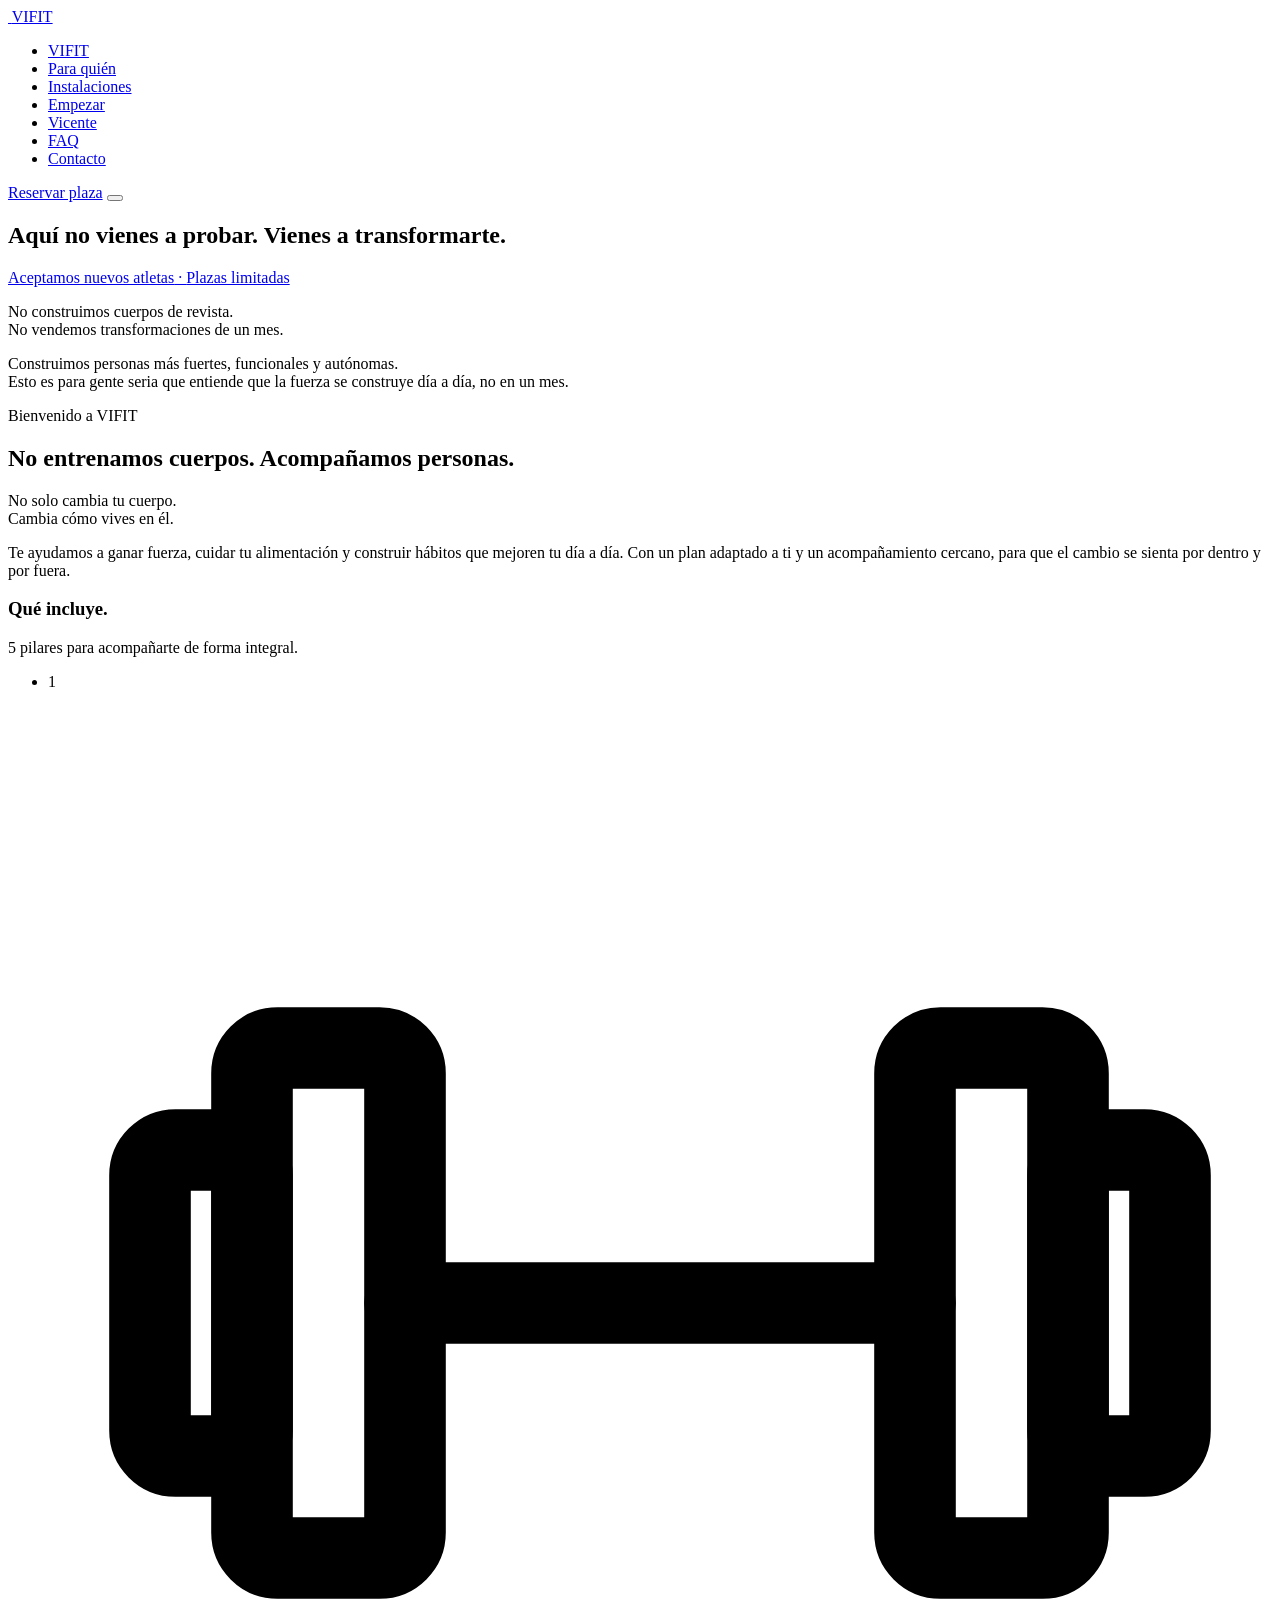
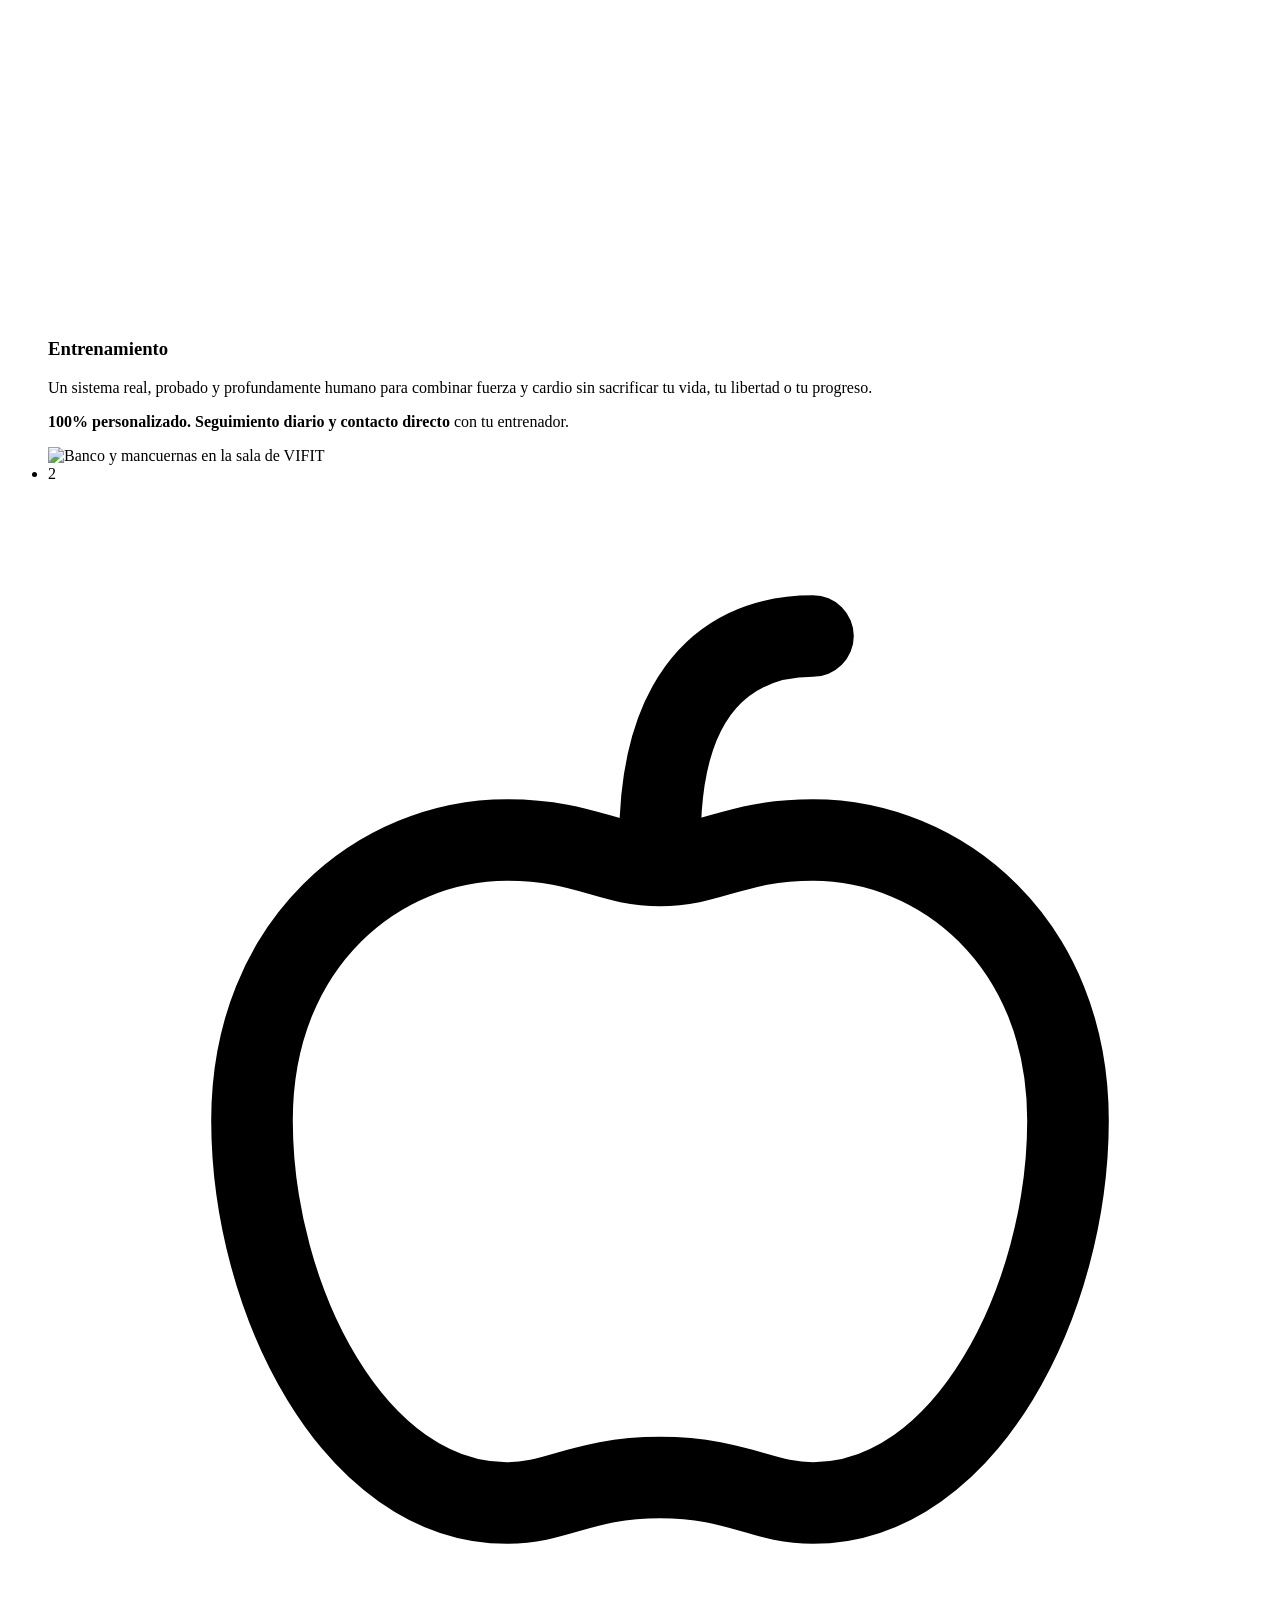
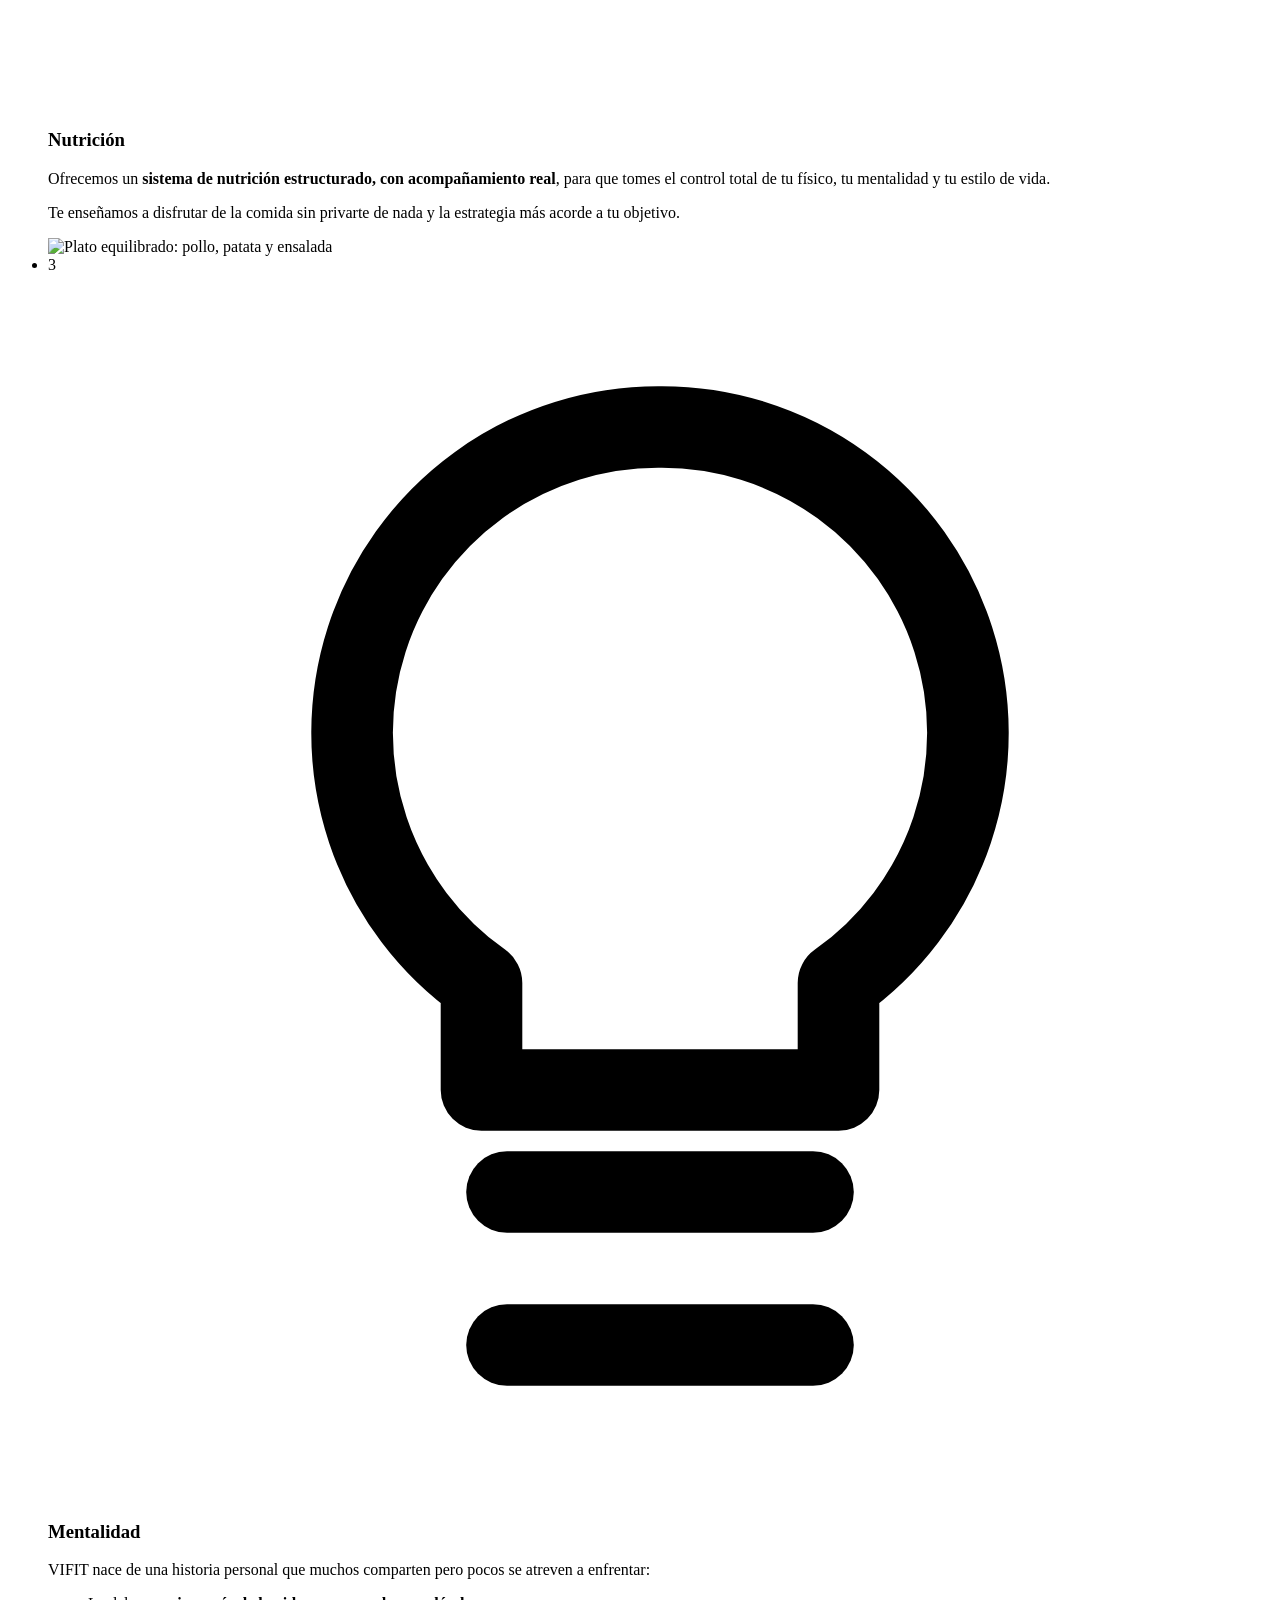
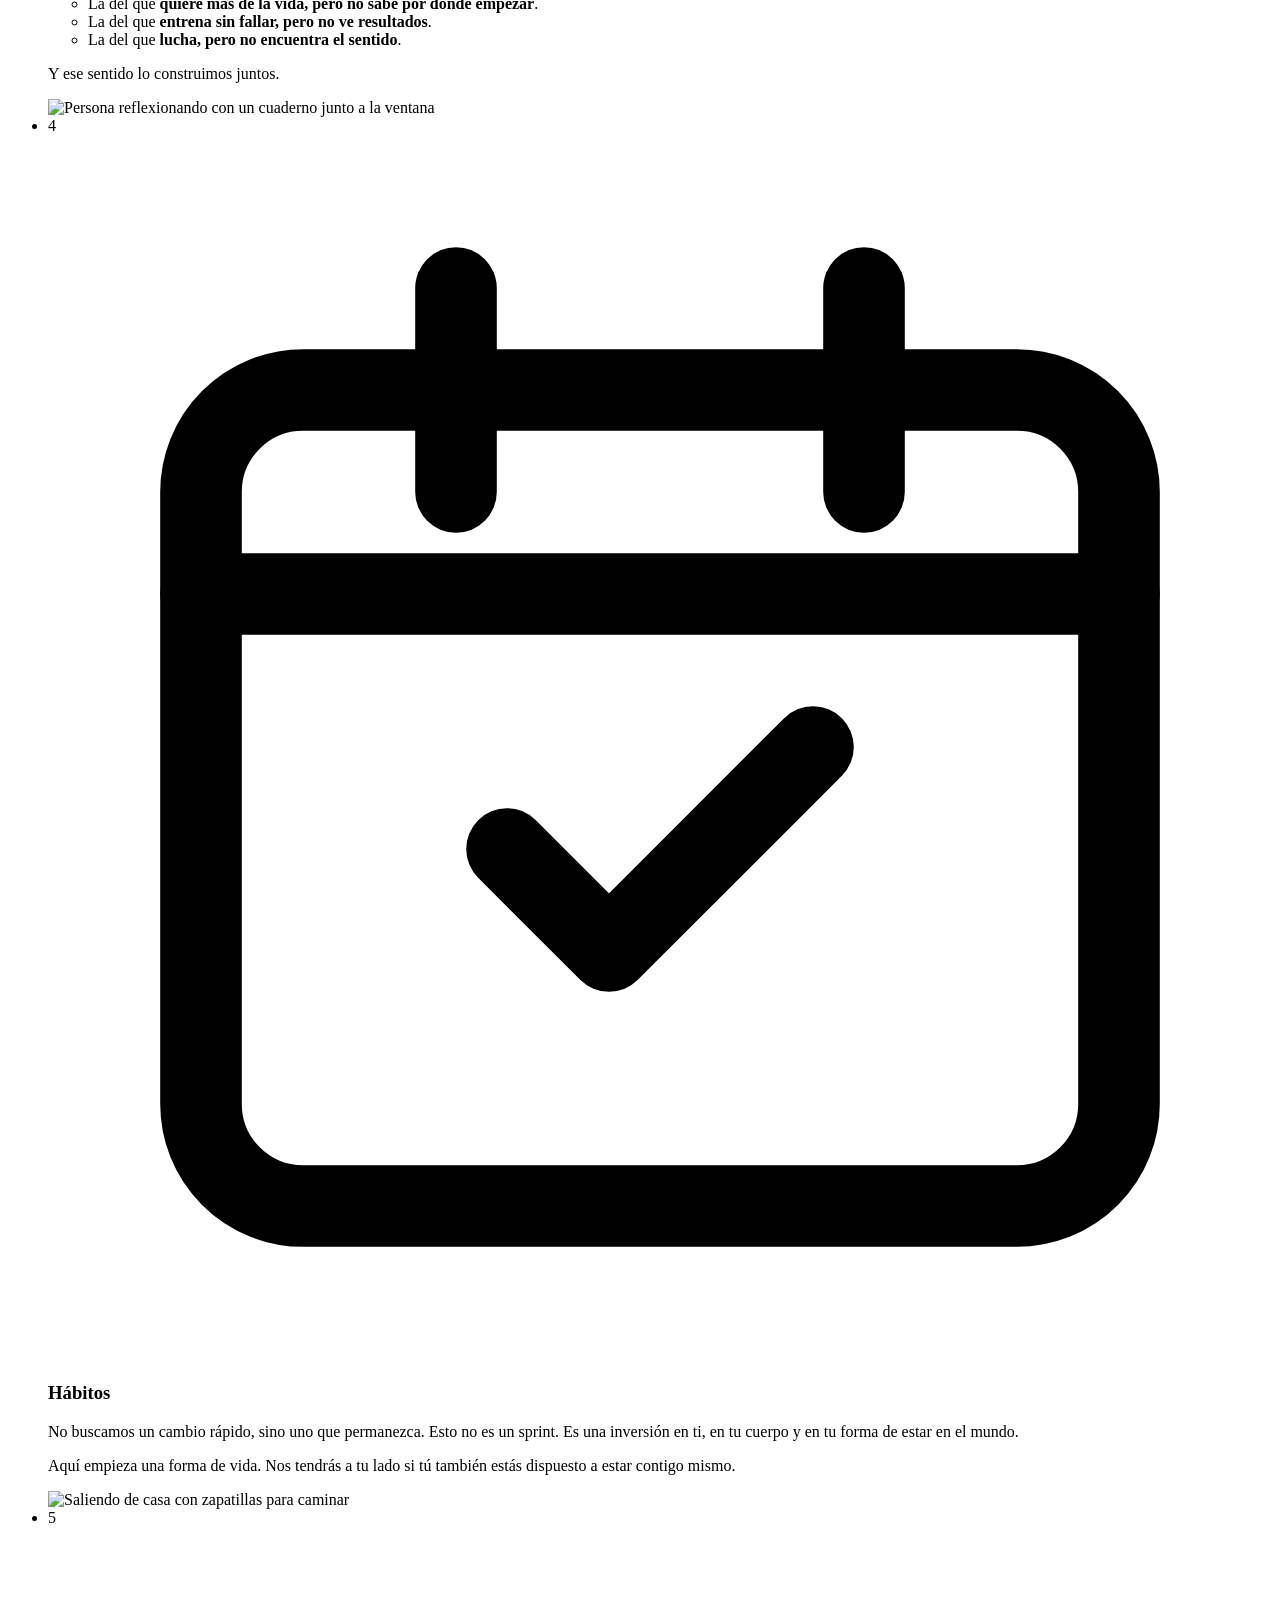
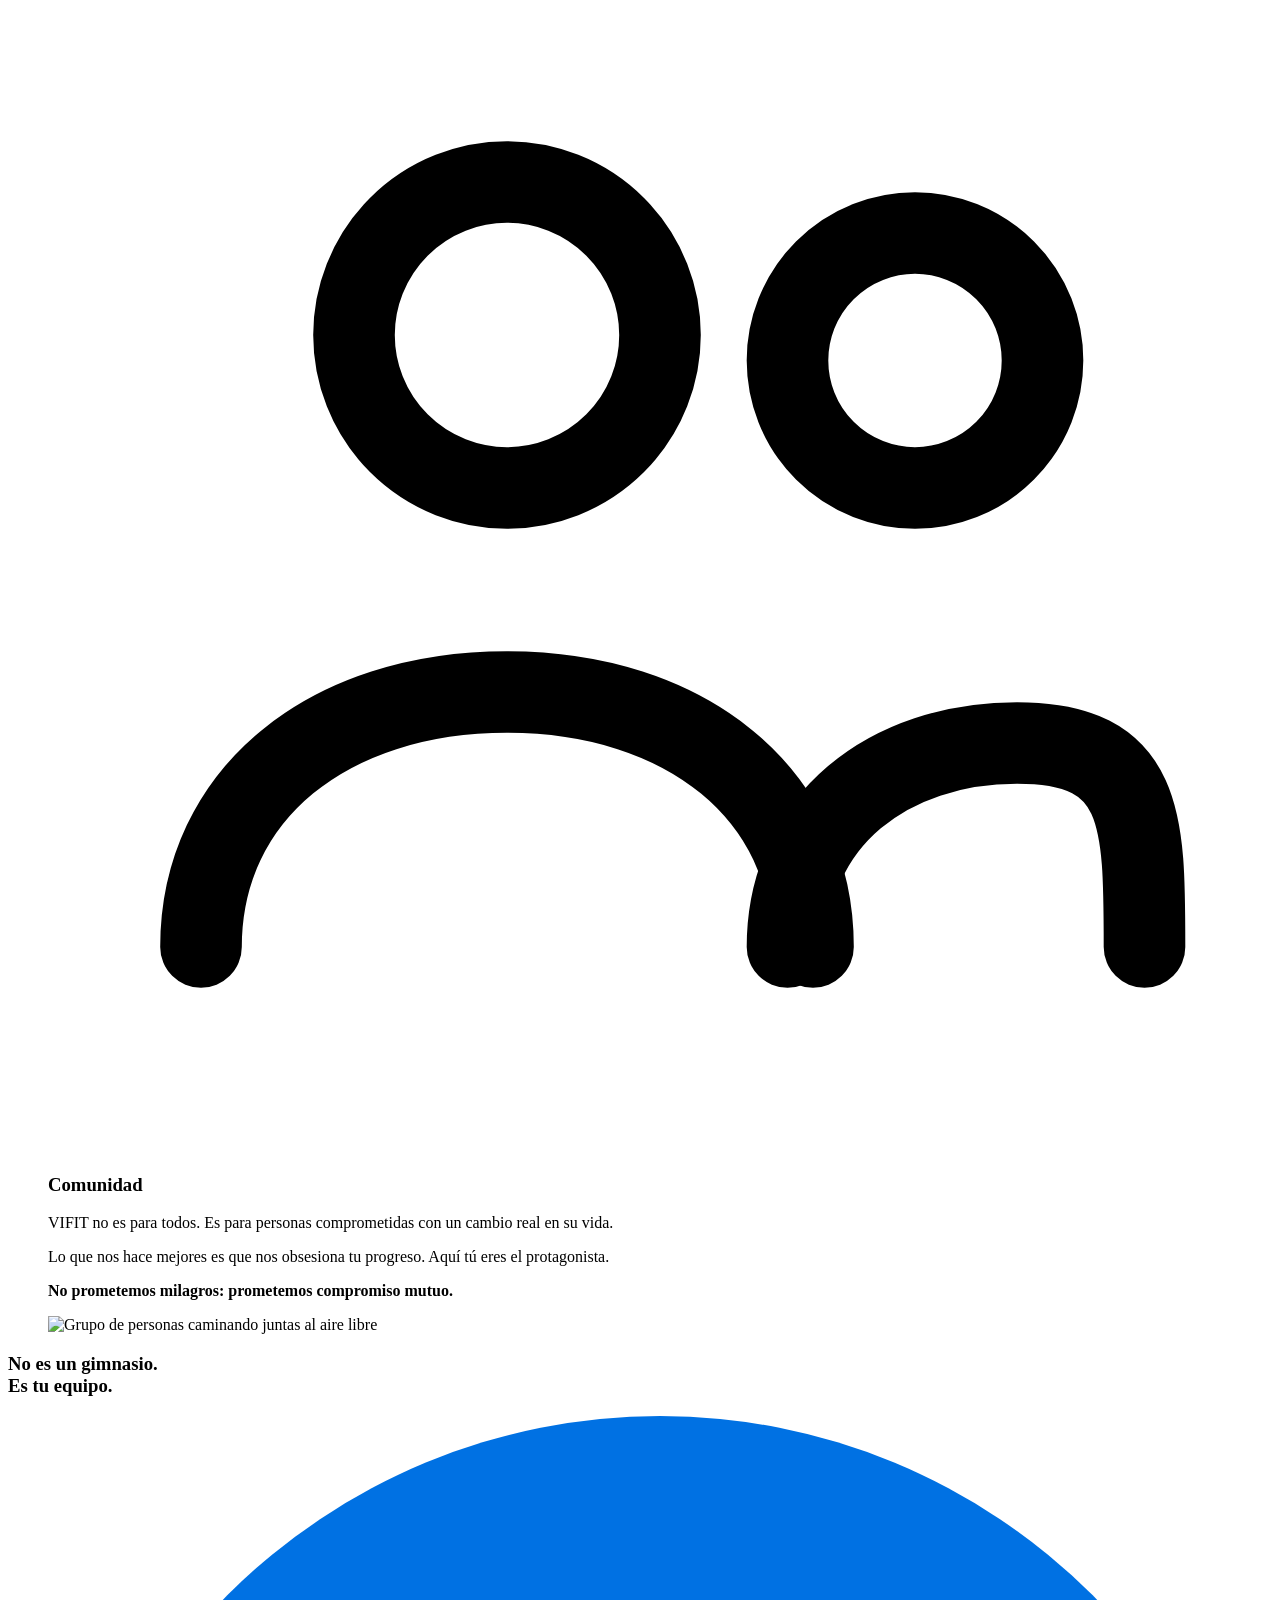
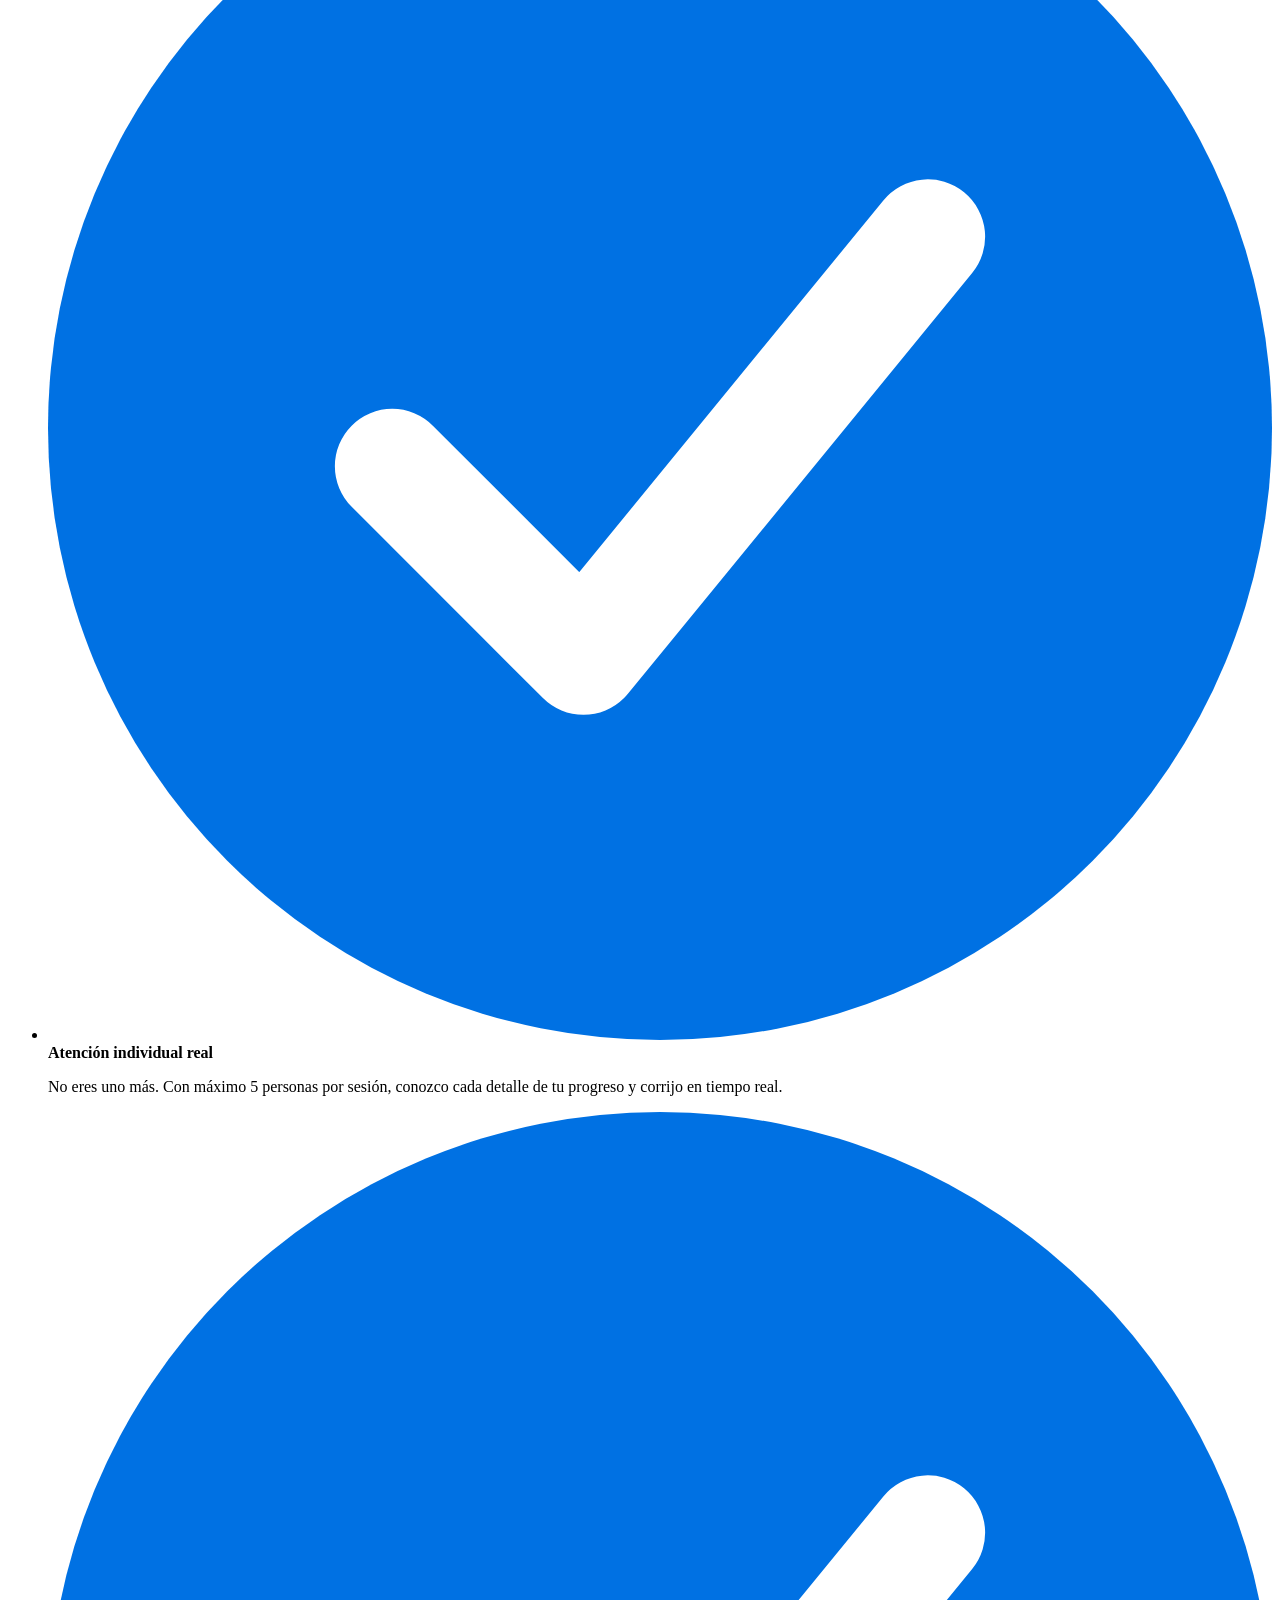
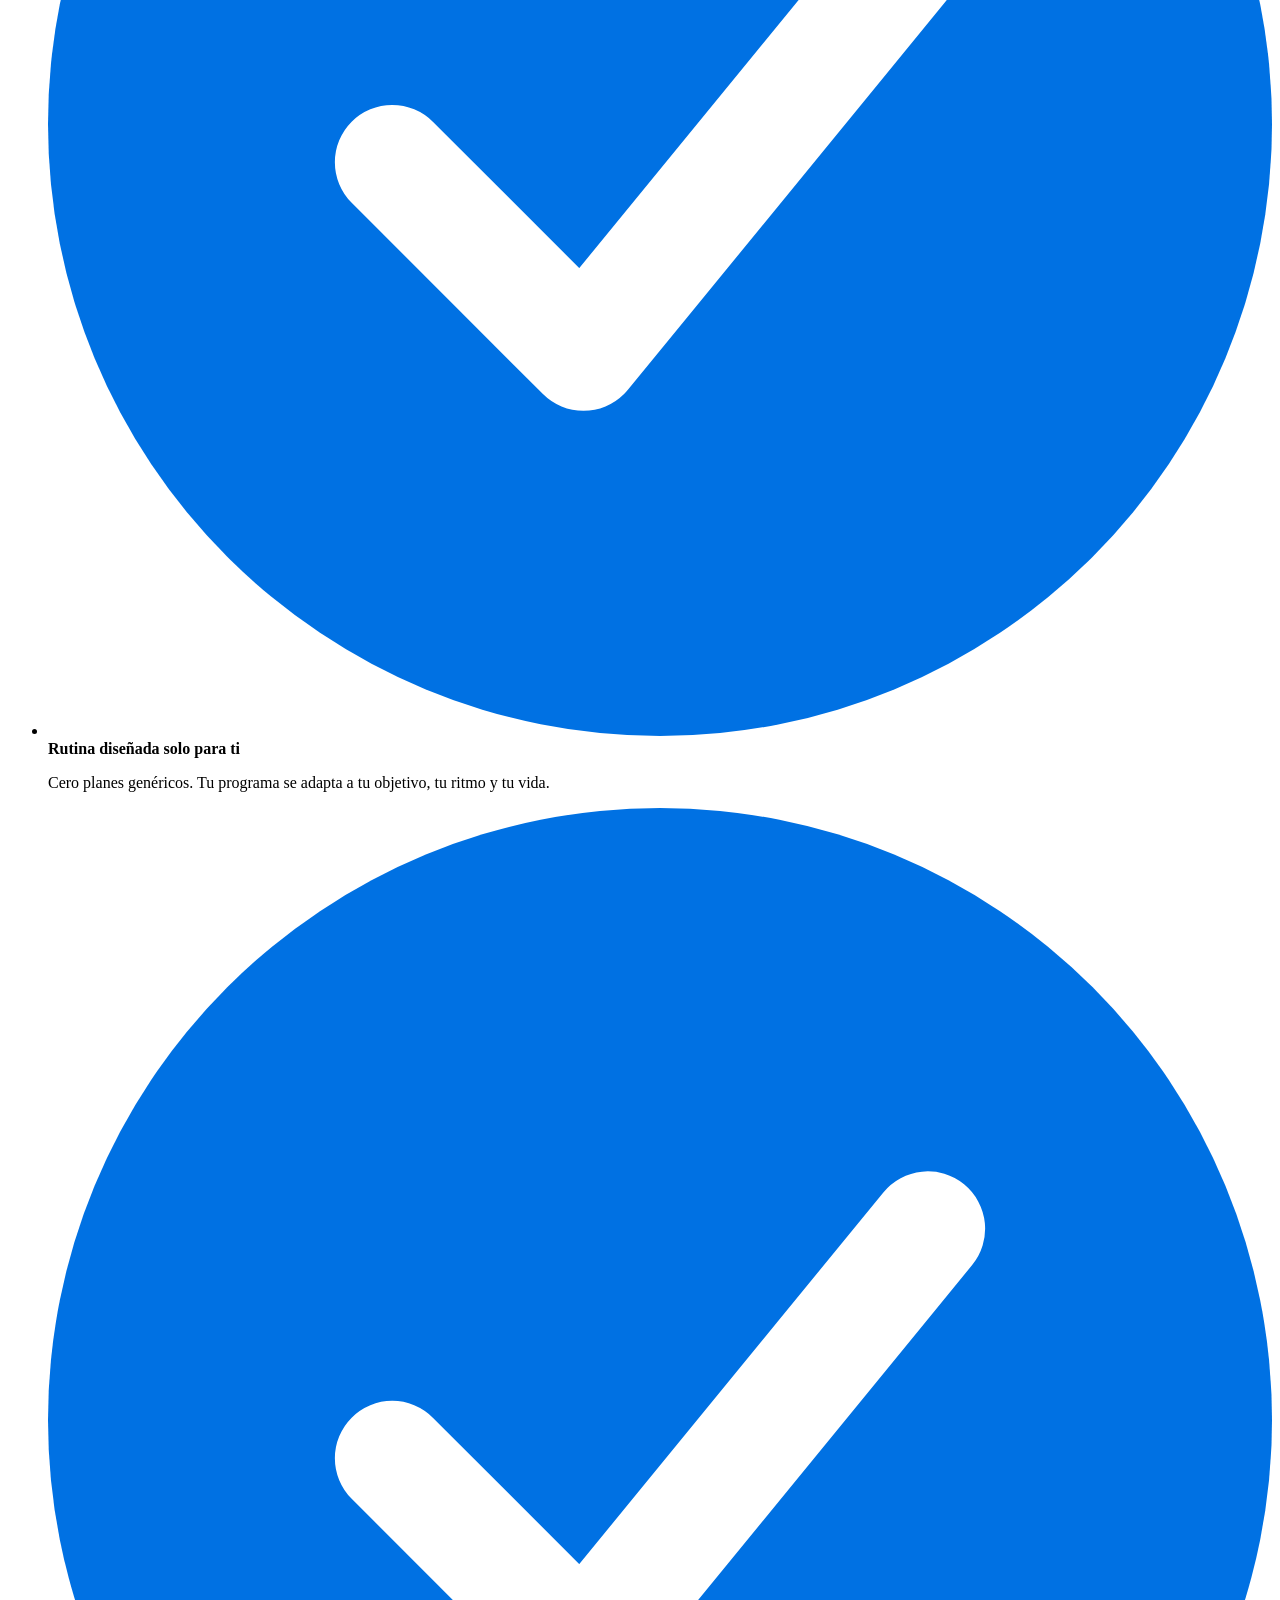
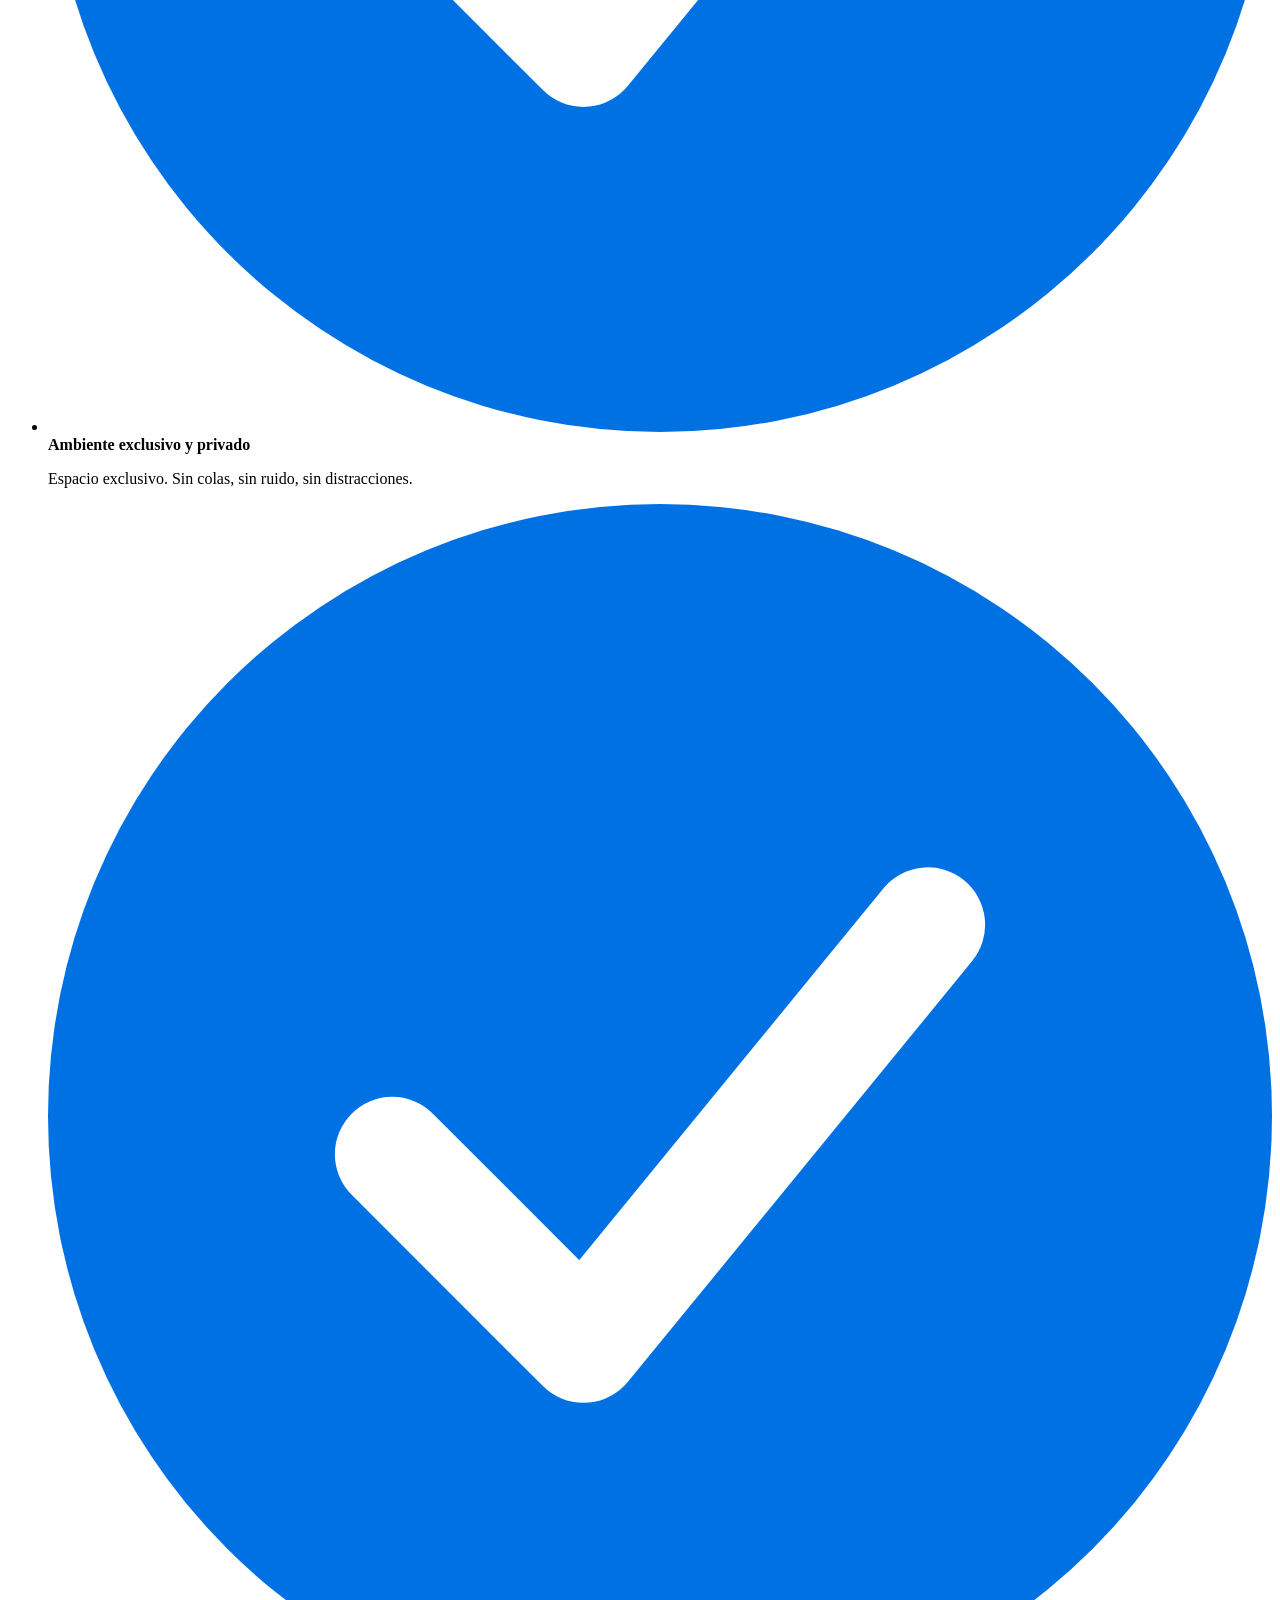
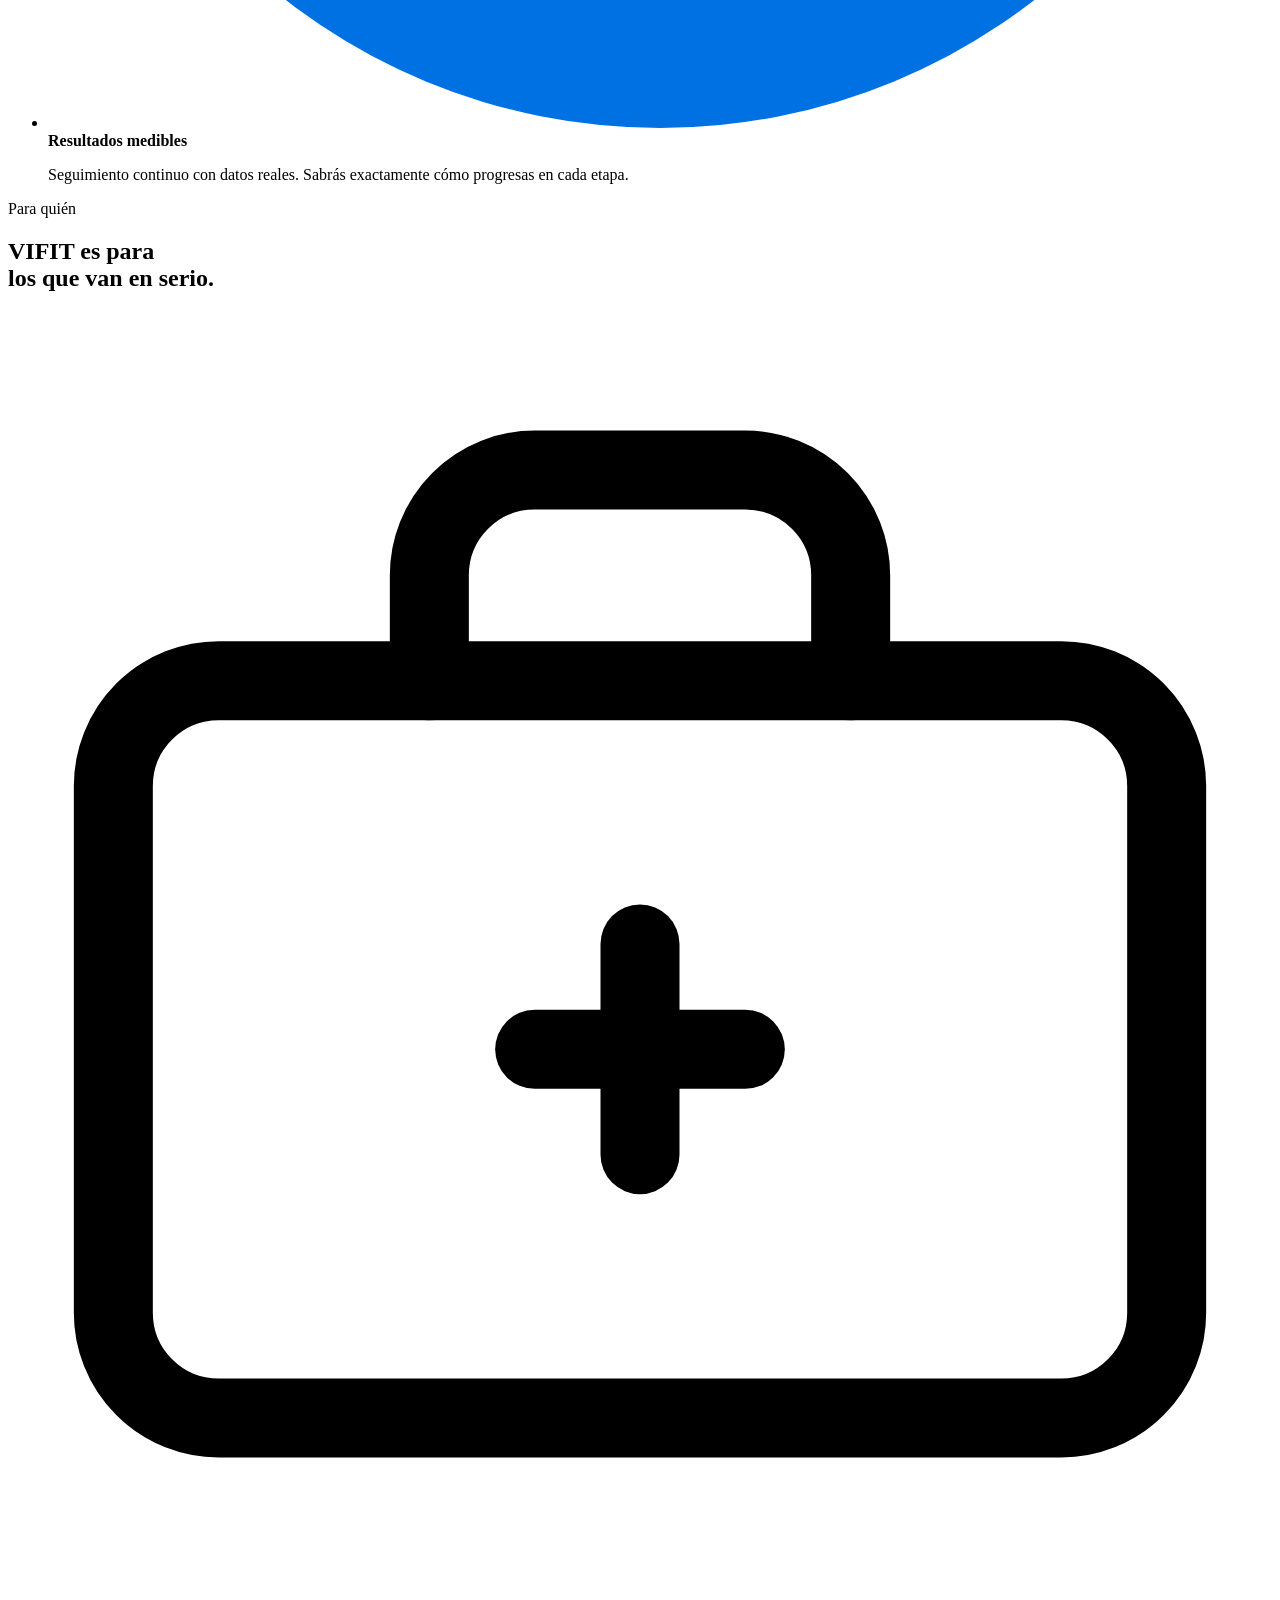
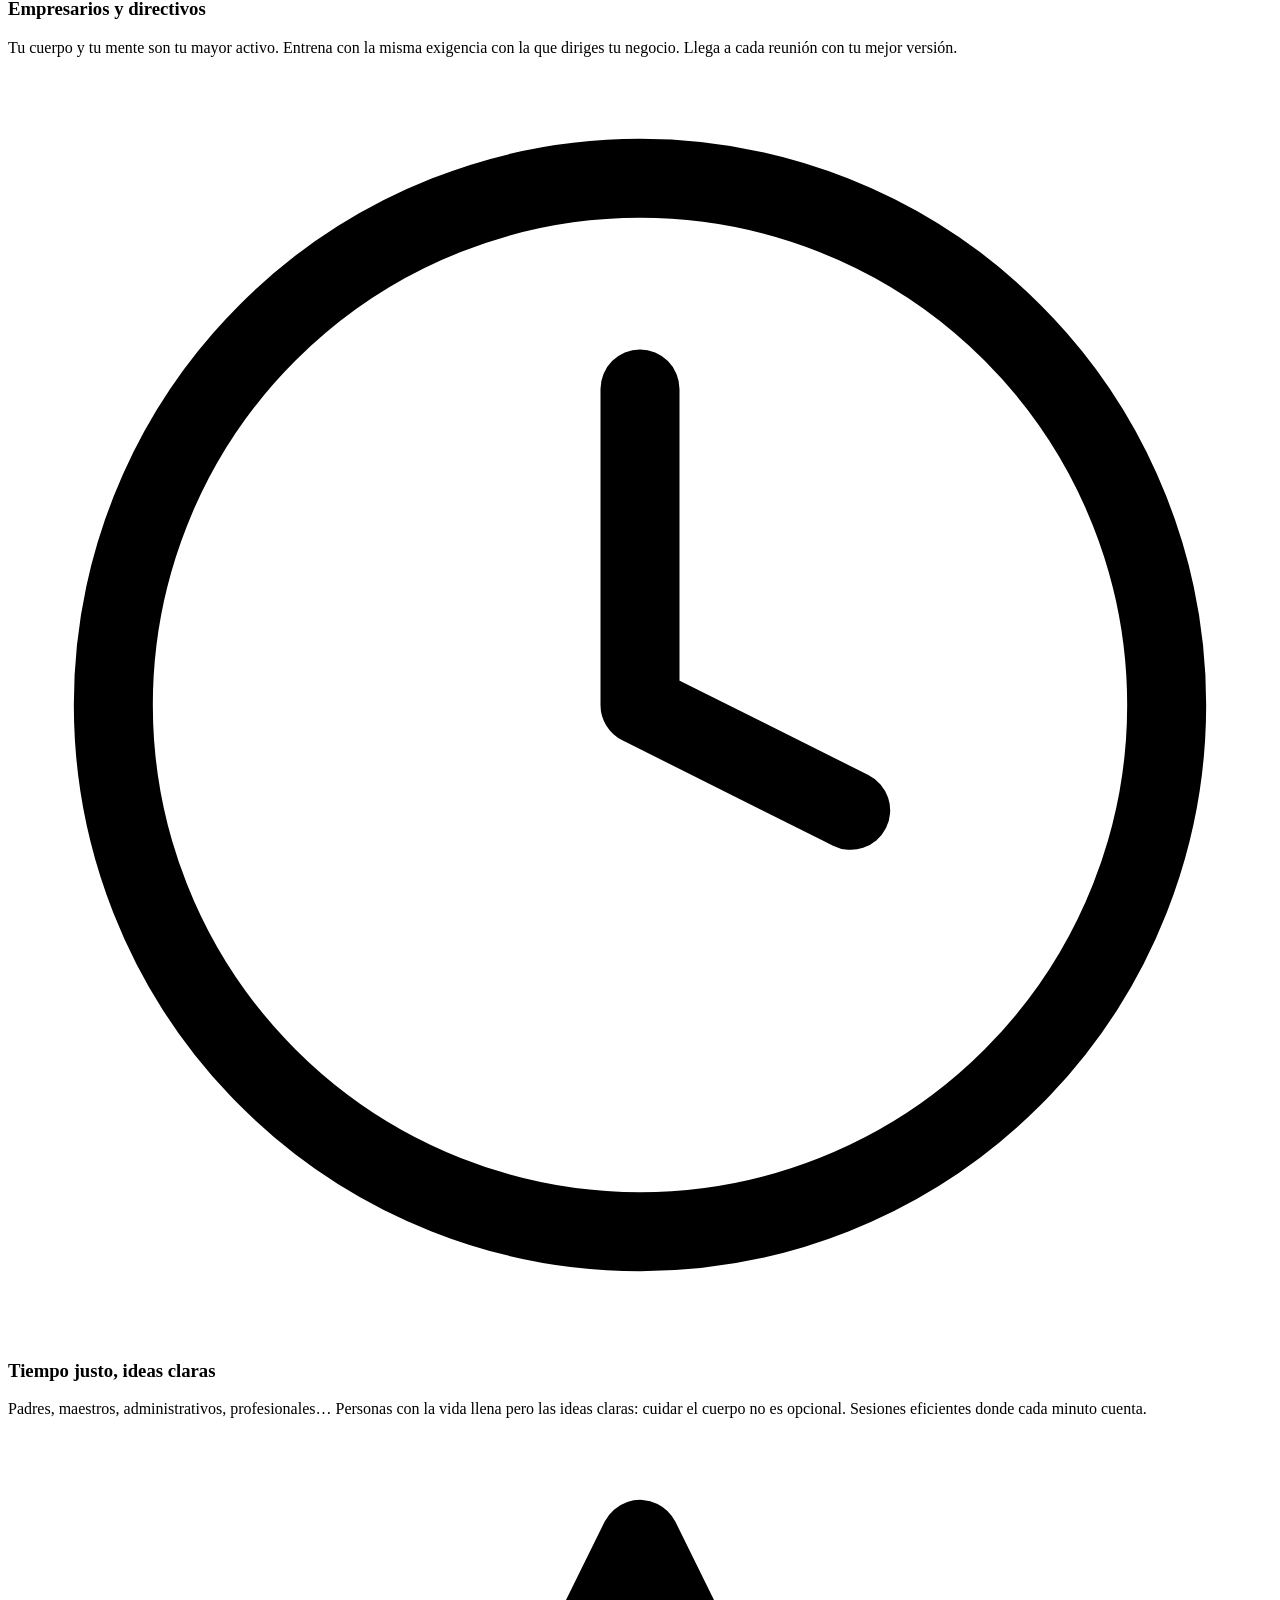
==== index.html @ c55a10f5 "Fix: cache headers, add OG tags, add favicons Co-Authored-By: Claude Fable 5.1 <noreply@anthropic.co" ====
<!DOCTYPE html>
<html lang="es">
<head>
  <meta charset="UTF-8">
  <meta name="viewport" content="width=device-width, initial-scale=1.0">
  <link rel="icon" type="image/x-icon" href="/favicon.ico">
  <link rel="icon" type="image/png" sizes="32x32" href="/favicon-32x32.png">
  <link rel="icon" type="image/png" sizes="192x192" href="/favicon-192x192.png">
  <link rel="apple-touch-icon" sizes="180x180" href="/apple-touch-icon.png">
  <meta name="theme-color" content="#001933">
  <title>VIFIT — Entrenamiento Personal Premium · Bañeres de Mariola</title>
  <meta name="description" content="Centro de entrenamiento personal premium en Bañeres de Mariola. Máximo 5 personas por sesión, rutina 100% personalizada. Fundado por Vicente Camarasa, graduado CAFD.">

  <!-- Open Graph / Facebook / WhatsApp -->
  <meta property="og:type" content="website">
  <meta property="og:url" content="https://vifit.vicentesanzcoach.com">
  <meta property="og:title" content="VIFIT — Entrenamiento Personal Premium en Bañeres de Mariola">
  <meta property="og:description" content="Aquí no vienes a probar. Vienes a transformarte. Centro premium con máximo 5 personas por sesión. Entrenamiento, nutrición, mentalidad, hábitos y comunidad.">
  <meta property="og:image" content="https://vifit.vicentesanzcoach.com/img/espacio-2.jpg">
  <meta property="og:image:width" content="1280">
  <meta property="og:image:height" content="960">
  <meta property="og:locale" content="es_ES">
  <meta property="og:site_name" content="VIFIT">

  <!-- Twitter Card -->
  <meta name="twitter:card" content="summary_large_image">
  <meta name="twitter:url" content="https://vifit.vicentesanzcoach.com">
  <meta name="twitter:title" content="VIFIT — Entrenamiento Personal Premium">
  <meta name="twitter:description" content="Aquí no vienes a probar. Vienes a transformarte. Centro premium en Bañeres de Mariola.">
  <meta name="twitter:image" content="https://vifit.vicentesanzcoach.com/img/espacio-2.jpg">

  <link rel="preconnect" href="https://fonts.googleapis.com">
  <link rel="preconnect" href="https://fonts.gstatic.com" crossorigin>
  <link href="https://fonts.googleapis.com/css2?family=Inter:wght@400;500;600;700;800&family=Roboto:wght@300;400&display=swap" rel="stylesheet">
  <link rel="stylesheet" href="styles.css">
</head>
<body>

  <!-- ═══════════════════════════════════════════
       NAV
  ═══════════════════════════════════════════ -->
  <nav class="nav" id="nav">
    <div class="nav__inner">
      <a href="#hero" class="nav__logo" aria-label="VIFIT — Inicio">
        <img src="img/logo-isotipo.svg" alt="" class="nav__logo-mark">
        <span class="nav__logo-word">VIFIT</span>
      </a>
      <ul class="nav__menu" id="navMenu">
        <li><a href="#metodo" class="nav__link">VIFIT</a></li>
        <li><a href="#para-quien" class="nav__link">Para quién</a></li>
        <li><a href="#instalaciones" class="nav__link">Instalaciones</a></li>
        <li><a href="#empezar" class="nav__link">Empezar</a></li>
        <li><a href="#vicente" class="nav__link">Vicente</a></li>
        <li><a href="#faq" class="nav__link">FAQ</a></li>
        <li><a href="#contacto" class="nav__link">Contacto</a></li>
      </ul>
      <a href="https://wa.me/34653656080" class="btn btn--primary nav__cta" target="_blank" rel="noopener">Reservar plaza</a>
      <button class="nav__burger" id="navBurger" aria-label="Abrir menú">
        <span></span><span></span><span></span>
      </button>
    </div>
  </nav>

  <!-- ═══════════════════════════════════════════
       HERO
  ═══════════════════════════════════════════ -->
  <section class="hero" id="hero">
    <div class="hero__container">
      <h1 class="hero__title">
        <span class="hero__title-line hero__title-line--1">Aquí no vienes a probar.</span>
        <span class="hero__title-line hero__title-line--2">Vienes a transformarte.</span>
      </h1>

      <div class="hero__card" role="img" aria-label="Fachada de VIFIT en Bañeres de Mariola"></div>

      <p class="hero__status">
        <a href="https://wa.me/34653656080?text=Hola%20Vicente%2C%20me%20interesa%20VIFIT" class="hero__badge status-badge" target="_blank" rel="noopener">
          <span class="status-dot" aria-hidden="true"></span>
          <span class="status-text">Aceptamos nuevos atletas<span class="status-text__sep"> · </span><span class="status-text__sub">Plazas limitadas</span></span>
        </a>
      </p>
    </div>
  </section>

  <!-- ═══════════════════════════════════════════
       MANIFIESTO
  ═══════════════════════════════════════════ -->
  <section class="section manifiesto" id="manifiesto">
    <div class="container">
      <div class="manifiesto__inner">
        <p class="manifiesto__bold reveal">No construimos cuerpos de revista.<br>No vendemos transformaciones de un mes.</p>
        <p class="manifiesto__regular reveal">Construimos personas más fuertes, funcionales y autónomas.<br>Esto es para gente seria que entiende que la fuerza se construye día a día, no en un mes.</p>
      </div>
    </div>
  </section>

  <!-- ═══════════════════════════════════════════
       MÉTODO VIFIT
  ═══════════════════════════════════════════ -->
  <section class="section metodo" id="metodo">
    <div class="container">
      <p class="eyebrow reveal">Bienvenido a VIFIT</p>
      <h2 class="metodo__title">
        <span class="metodo__title-line1 reveal">No entrenamos cuerpos.</span>
        <span class="metodo__title-line2 reveal">Acompañamos personas.</span>
      </h2>
      <p class="metodo__lead reveal">No solo cambia tu cuerpo.<br>Cambia cómo vives en él.</p>
      <p class="metodo__lead-sub reveal">Te ayudamos a ganar fuerza, cuidar tu alimentación y construir hábitos que mejoren tu día a día. Con un plan adaptado a ti y un acompañamiento cercano, para que el cambio se sienta por dentro y por fuera.</p>

      <div class="metodo__separator">
        <span class="metodo__divider" aria-hidden="true"></span>
        <div class="metodo__pillars-heading reveal">
          <h3 class="metodo__pillars-title">Qué incluye.</h3>
          <p class="metodo__pillars-sub">5 pilares para acompañarte de forma integral.</p>
        </div>
      </div>

      <ul class="metodo__pillars">
        <li class="metodo__pillar reveal">
          <span class="metodo__pillar-num" aria-hidden="true">1</span>
          <div class="metodo__pillar-head">
            <span class="metodo__pillar-icon" aria-hidden="true">
              <svg viewBox="0 0 24 24" fill="none" stroke="currentColor" stroke-width="1.6" stroke-linecap="round" stroke-linejoin="round"><rect x="2" y="9" width="2" height="6" rx="0.5"/><rect x="4" y="7" width="3" height="10" rx="0.5"/><line x1="7" y1="12" x2="17" y2="12"/><rect x="17" y="7" width="3" height="10" rx="0.5"/><rect x="20" y="9" width="2" height="6" rx="0.5"/></svg>
            </span>
            <h3 class="metodo__pillar-name">Entrenamiento</h3>
          </div>
          <div class="metodo__pillar-body">
            <p>Un sistema real, probado y profundamente humano para combinar fuerza y cardio sin sacrificar tu vida, tu libertad o tu progreso.</p>
            <p><strong>100% personalizado. Seguimiento diario y contacto directo</strong> con tu entrenador.</p>
          </div>
          <div class="metodo__pillar-media">
            <img src="img/pilar-1-entrenamiento.jpg" alt="Banco y mancuernas en la sala de VIFIT" loading="lazy">
          </div>
        </li>

        <li class="metodo__pillar reveal">
          <span class="metodo__pillar-num" aria-hidden="true">2</span>
          <div class="metodo__pillar-head">
            <span class="metodo__pillar-icon" aria-hidden="true">
              <svg viewBox="0 0 24 24" fill="none" stroke="currentColor" stroke-width="1.6" stroke-linecap="round" stroke-linejoin="round"><path d="M9 7c-2.5 0-5 2-5 5.5C4 16 6 20 9 20c1 0 1.5-.5 3-.5s2 .5 3 .5c3 0 5-4 5-7.5C20 9 17.5 7 15 7c-1.5 0-2 .5-3 .5s-1.5-.5-3-.5z"/><path d="M12 7c0-2.5 1-4 3-4"/></svg>
            </span>
            <h3 class="metodo__pillar-name">Nutrición</h3>
          </div>
          <div class="metodo__pillar-body">
            <p>Ofrecemos un <strong>sistema de nutrición estructurado, con acompañamiento real</strong>, para que tomes el control total de tu físico, tu mentalidad y tu estilo de vida.</p>
            <p>Te enseñamos a disfrutar de la comida sin privarte de nada y la estrategia más acorde a tu objetivo.</p>
          </div>
          <div class="metodo__pillar-media">
            <img src="img/pilar-2-nutricion.jpg" alt="Plato equilibrado: pollo, patata y ensalada" loading="lazy">
          </div>
        </li>

        <li class="metodo__pillar reveal">
          <span class="metodo__pillar-num" aria-hidden="true">3</span>
          <div class="metodo__pillar-head">
            <span class="metodo__pillar-icon" aria-hidden="true">
              <svg viewBox="0 0 24 24" fill="none" stroke="currentColor" stroke-width="1.6" stroke-linecap="round" stroke-linejoin="round"><path d="M9 21h6"/><path d="M9 18h6"/><path d="M12 3a6 6 0 0 0-3.5 10.9V16h7v-2.1A6 6 0 0 0 12 3z"/></svg>
            </span>
            <h3 class="metodo__pillar-name">Mentalidad</h3>
          </div>
          <div class="metodo__pillar-body">
            <p>VIFIT nace de una historia personal que muchos comparten pero pocos se atreven a enfrentar:</p>
            <ul class="metodo__bullets">
              <li>La del que <strong>quiere más de la vida, pero no sabe por dónde empezar</strong>.</li>
              <li>La del que <strong>entrena sin fallar, pero no ve resultados</strong>.</li>
              <li>La del que <strong>lucha, pero no encuentra el sentido</strong>.</li>
            </ul>
            <p>Y ese sentido lo construimos juntos.</p>
          </div>
          <div class="metodo__pillar-media">
            <img src="img/pilar-3-mentalidad.jpg" alt="Persona reflexionando con un cuaderno junto a la ventana" loading="lazy">
          </div>
        </li>

        <li class="metodo__pillar reveal">
          <span class="metodo__pillar-num" aria-hidden="true">4</span>
          <div class="metodo__pillar-head">
            <span class="metodo__pillar-icon" aria-hidden="true">
              <svg viewBox="0 0 24 24" fill="none" stroke="currentColor" stroke-width="1.6" stroke-linecap="round" stroke-linejoin="round"><rect x="3" y="5" width="18" height="16" rx="2"/><line x1="3" y1="9" x2="21" y2="9"/><line x1="8" y1="3" x2="8" y2="7"/><line x1="16" y1="3" x2="16" y2="7"/><polyline points="9 14 11 16 15 12"/></svg>
            </span>
            <h3 class="metodo__pillar-name">Hábitos</h3>
          </div>
          <div class="metodo__pillar-body">
            <p>No buscamos un cambio rápido, sino uno que permanezca. Esto no es un sprint. Es una inversión en ti, en tu cuerpo y en tu forma de estar en el mundo.</p>
            <p>Aquí empieza una forma de vida. Nos tendrás a tu lado si tú también estás dispuesto a estar contigo mismo.</p>
          </div>
          <div class="metodo__pillar-media">
            <img src="img/pilar-4-habitos.jpg" alt="Saliendo de casa con zapatillas para caminar" loading="lazy">
          </div>
        </li>

        <li class="metodo__pillar reveal">
          <span class="metodo__pillar-num" aria-hidden="true">5</span>
          <div class="metodo__pillar-head">
            <span class="metodo__pillar-icon" aria-hidden="true">
              <svg viewBox="0 0 24 24" fill="none" stroke="currentColor" stroke-width="1.6" stroke-linecap="round" stroke-linejoin="round"><circle cx="9" cy="8" r="3"/><path d="M3 20c0-3 2.5-5 6-5s6 2 6 5"/><circle cx="17" cy="8.5" r="2.5"/><path d="M14.5 20c0-2.5 2-4 4.5-4s2.5 1.5 2.5 4"/></svg>
            </span>
            <h3 class="metodo__pillar-name">Comunidad</h3>
          </div>
          <div class="metodo__pillar-body">
            <p>VIFIT no es para todos. Es para personas comprometidas con un cambio real en su vida.</p>
            <p>Lo que nos hace mejores es que nos obsesiona tu progreso. Aquí tú eres el protagonista.</p>
            <p><strong>No prometemos milagros: prometemos compromiso mutuo.</strong></p>
          </div>
          <div class="metodo__pillar-media">
            <img src="img/pilar-5-comunidad.jpg" alt="Grupo de personas caminando juntas al aire libre" loading="lazy">
          </div>
        </li>
      </ul>

      <div class="metodo__closing">
        <h3 class="metodo__closing-title reveal">No es un gimnasio.<br>Es tu equipo.</h3>
        <ul class="check__list">
          <li class="check__item reveal">
            <span class="check__icon" aria-hidden="true">
              <svg viewBox="0 0 16 16" fill="none"><circle cx="8" cy="8" r="8" fill="#0071e3"/><polyline points="4.5,8.5 7,11 11.5,5.5" stroke="#fff" stroke-width="1.5" stroke-linecap="round" stroke-linejoin="round"/></svg>
            </span>
            <div>
              <strong>Atención individual real</strong>
              <p>No eres uno más. Con máximo 5 personas por sesión, conozco cada detalle de tu progreso y corrijo en tiempo real.</p>
            </div>
          </li>
          <li class="check__item reveal">
            <span class="check__icon" aria-hidden="true">
              <svg viewBox="0 0 16 16" fill="none"><circle cx="8" cy="8" r="8" fill="#0071e3"/><polyline points="4.5,8.5 7,11 11.5,5.5" stroke="#fff" stroke-width="1.5" stroke-linecap="round" stroke-linejoin="round"/></svg>
            </span>
            <div>
              <strong>Rutina diseñada solo para ti</strong>
              <p>Cero planes genéricos. Tu programa se adapta a tu objetivo, tu ritmo y tu vida.</p>
            </div>
          </li>
          <li class="check__item reveal">
            <span class="check__icon" aria-hidden="true">
              <svg viewBox="0 0 16 16" fill="none"><circle cx="8" cy="8" r="8" fill="#0071e3"/><polyline points="4.5,8.5 7,11 11.5,5.5" stroke="#fff" stroke-width="1.5" stroke-linecap="round" stroke-linejoin="round"/></svg>
            </span>
            <div>
              <strong>Ambiente exclusivo y privado</strong>
              <p>Espacio exclusivo. Sin colas, sin ruido, sin distracciones.</p>
            </div>
          </li>
          <li class="check__item reveal">
            <span class="check__icon" aria-hidden="true">
              <svg viewBox="0 0 16 16" fill="none"><circle cx="8" cy="8" r="8" fill="#0071e3"/><polyline points="4.5,8.5 7,11 11.5,5.5" stroke="#fff" stroke-width="1.5" stroke-linecap="round" stroke-linejoin="round"/></svg>
            </span>
            <div>
              <strong>Resultados medibles</strong>
              <p>Seguimiento continuo con datos reales. Sabrás exactamente cómo progresas en cada etapa.</p>
            </div>
          </li>
        </ul>
      </div>
    </div>
  </section>

  <!-- ═══════════════════════════════════════════
       PARA QUIÉN
  ═══════════════════════════════════════════ -->
  <section class="section para-quien" id="para-quien">
    <div class="container">
      <p class="eyebrow">Para quién</p>
      <h2 class="section__title">VIFIT es para<br>los que van en serio.</h2>
      <div class="pq__grid">
        <div class="pq__card reveal">
          <div class="pq__icon">
            <svg viewBox="0 0 24 24" fill="none" stroke="currentColor" stroke-width="1.5" stroke-linecap="round" stroke-linejoin="round"><rect x="2" y="7" width="20" height="14" rx="2"/><path d="M16 7V5a2 2 0 0 0-2-2h-4a2 2 0 0 0-2 2v2"/><line x1="12" y1="12" x2="12" y2="16"/><line x1="10" y1="14" x2="14" y2="14"/></svg>
          </div>
          <h3 class="pq__title">Empresarios y directivos</h3>
          <p class="pq__text">Tu cuerpo y tu mente son tu mayor activo. Entrena con la misma exigencia con la que diriges tu negocio. Llega a cada reunión con tu mejor versión.</p>
        </div>
        <div class="pq__card reveal">
          <div class="pq__icon">
            <svg viewBox="0 0 24 24" fill="none" stroke="currentColor" stroke-width="1.5" stroke-linecap="round" stroke-linejoin="round"><circle cx="12" cy="12" r="10"/><polyline points="12 6 12 12 16 14"/></svg>
          </div>
          <h3 class="pq__title">Tiempo justo, ideas claras</h3>
          <p class="pq__text">Padres, maestros, administrativos, profesionales… Personas con la vida llena pero las ideas claras: cuidar el cuerpo no es opcional. Sesiones eficientes donde cada minuto cuenta.</p>
        </div>
        <div class="pq__card reveal">
          <div class="pq__icon">
            <svg viewBox="0 0 24 24" fill="none" stroke="currentColor" stroke-width="1.5" stroke-linecap="round" stroke-linejoin="round"><polygon points="12 2 15.09 8.26 22 9.27 17 14.14 18.18 21.02 12 17.77 5.82 21.02 7 14.14 2 9.27 8.91 8.26 12 2"/></svg>
          </div>
          <h3 class="pq__title">Mentalidad ganadora</h3>
          <p class="pq__text">Para quien no acepta lo mediocre en ningún área de su vida. Tampoco en el entrenamiento.</p>
        </div>
      </div>
    </div>
  </section>

  <!-- ═══════════════════════════════════════════
       STATS
  ═══════════════════════════════════════════ -->
  <section class="stats" id="stats">
    <div class="container">
      <p class="eyebrow eyebrow--dark reveal">En números</p>
      <h2 class="stats__title reveal">Los datos hablan.</h2>
      <div class="stats__grid">
        <div class="stats__item reveal">
          <span class="stats__num">5</span>
          <span class="stats__label">plazas máximo<br>por sesión</span>
        </div>
        <div class="stats__item reveal">
          <span class="stats__num">100%</span>
          <span class="stats__label">personalizado para ti<br>con herramientas de análisis<br>y seguimiento de tu progreso</span>
        </div>
        <div class="stats__item reveal">
          <span class="stats__num">CAFD</span>
          <span class="stats__label">graduado<br>Universidad de Alicante</span>
        </div>
        <div class="stats__item reveal">
          <span class="stats__num" aria-hidden="true">∞</span>
          <span class="stats__label stats__label--strong">Valoración inicial<br>y evaluaciones constantes</span>
        </div>
      </div>
      <div class="stats__subheading reveal">
        <span class="stats__subheading-label">Trayectoria</span>
        <h3 class="stats__subtitle">Una trayectoria que respalda el método.</h3>
      </div>
      <div class="stats__highlight reveal">
        <div class="stats__hl-item">
          <span class="stats__hl-num">+10</span>
          <span class="stats__hl-label">años de experiencia<br>en entrenamiento</span>
        </div>
        <div class="stats__hl-item">
          <span class="stats__hl-num">+100</span>
          <span class="stats__hl-label">personas<br>ayudadas</span>
        </div>
        <div class="stats__hl-item">
          <span class="stats__hl-num">+85%</span>
          <span class="stats__hl-label">siguen entrenando<br>más de un año</span>
        </div>
      </div>
      <p class="stats__note reveal">Plazas reales. Atención real. Formación real.</p>
    </div>
  </section>

  <!-- ═══════════════════════════════════════════
       CASOS DE ÉXITO
  ═══════════════════════════════════════════ -->
  <section class="section casos" id="casos">
    <div class="container">
      <p class="eyebrow">Casos de éxito</p>
      <h2 class="section__title">Los que eligieron<br>el camino largo.</h2>
      <p class="section__sub">Esto no es un reto de un mes. Es un compromiso real con uno mismo. Estos son algunos de los que ya lo entendieron.</p>
      <div class="casos__grid">
        <article class="casos__card reveal">
          <span class="casos__quote" aria-hidden="true">&ldquo;</span>
          <p class="casos__text">Entrenar con Vicente ha supuesto un antes y un después para mí. Su forma cercana, realista y totalmente personalizada me ayudó a ganar confianza y disciplina. Hoy el ejercicio forma parte de mi rutina: me siento más fuerte, sin dolores y con una mentalidad mucho más positiva. Después de tres años, puedo decir que ha sido una de las mejores inversiones que he hecho en mí mismo.</p>
          <hr class="casos__divider">
          <p class="casos__author">Juan, 54 años</p>
          <p class="casos__since">Entrenando desde hace 3 años</p>
        </article>
        <article class="casos__card reveal">
          <span class="casos__quote" aria-hidden="true">&ldquo;</span>
          <p class="casos__text">Cuando empecé a entrenar en VIFIT, tenía dos objetivos claros: aprender a realizar bien los ejercicios y, sobre todo, entrenar sin lesionarme. Hoy, los cambios han sido tantos que no sabría por dónde empezar. Lo que comenzó como una forma de cuidar mi cuerpo ha acabado transformando mis hábitos y mi manera de vivir.</p>
          <hr class="casos__divider">
          <p class="casos__author">Ana, 44 años</p>
          <p class="casos__since">Cliente VIFIT</p>
        </article>
        <article class="casos__card reveal">
          <span class="casos__quote" aria-hidden="true">&ldquo;</span>
          <p class="casos__text">En un año entrenando en VIFIT, he notado muchísimos cambios: mi cuerpo está más definido, tengo más fuerza, más energía y más confianza en mí misma. Nunca había entrenado fuerza y ahora me siento capaz de cosas que antes ni imaginaba. La forma de entrenar de Vicente me ayuda a mantener la motivación y a disfrutar de cada sesión. Lo recomiendo de corazón: ¡ahora estoy deseando que llegue el próximo entrenamiento!</p>
          <hr class="casos__divider">
          <p class="casos__author">Bea, 40 años</p>
          <p class="casos__since">Entrenando desde hace 1 año</p>
        </article>
      </div>
    </div>
  </section>

  <!-- ═══════════════════════════════════════════
       INSTALACIONES
  ═══════════════════════════════════════════ -->
  <section class="section instalaciones" id="instalaciones">
    <div class="container">
      <p class="eyebrow reveal">Instalaciones · Bañeres de Mariola</p>
      <h2 class="section__title reveal">Equipamiento premium.<br>Ambiente premium.</h2>

      <div class="brand-bar reveal">
        <p class="brand-bar__label">Equipamiento profesional</p>
        <div class="brand-bar__logos">
          <img src="img/marcas/maniak.svg" alt="Maniak Fitness" class="brand-bar__logo" loading="lazy">
          <img src="img/marcas/gymleco.png" alt="GymLeco" class="brand-bar__logo" loading="lazy">
          <img src="img/marcas/etenon.svg" alt="Etenon Fitness" class="brand-bar__logo" loading="lazy">
          <img src="img/marcas/rogue.svg" alt="Rogue Fitness" class="brand-bar__logo" loading="lazy">
        </div>
      </div>

      <p class="instalaciones__intro reveal">Un espacio fácil, optimizado y equipado con máquinas de las marcas más prestigiosas del entrenamiento de fuerza: Maniak, GymLeco, Etenon Fitness y Rogue. Cada pieza ha sido seleccionada para ofrecerte la mejor experiencia.</p>

      <div class="instalaciones__features">
        <div class="instalaciones__card reveal">
          <div class="instalaciones__icon">
            <svg viewBox="0 0 24 24" fill="none" stroke="currentColor" stroke-width="1.6" stroke-linecap="round" stroke-linejoin="round"><rect x="1" y="9" width="2" height="6" rx="0.5"/><rect x="3" y="7" width="3" height="10" rx="0.5"/><rect x="6" y="9" width="2" height="6" rx="0.5"/><line x1="8" y1="12" x2="16" y2="12"/><rect x="16" y="9" width="2" height="6" rx="0.5"/><rect x="18" y="7" width="3" height="10" rx="0.5"/><rect x="21" y="9" width="2" height="6" rx="0.5"/></svg>
          </div>
          <h3 class="instalaciones__title">Equipamiento de élite</h3>
          <p class="instalaciones__text">Maquinaria profesional Maniak, GymLeco, Etenon Fitness y Rogue. Las mismas marcas que utilizan atletas de alto rendimiento.</p>
        </div>
        <div class="instalaciones__card reveal">
          <div class="instalaciones__icon">
            <svg viewBox="0 0 24 24" fill="none" stroke="currentColor" stroke-width="1.6" stroke-linecap="round" stroke-linejoin="round"><path d="M12 3l1.5 5L18 9.5l-4.5 1.5L12 16l-1.5-5L6 9.5L10.5 8z"/><path d="M19 4l.5 1.5L21 6l-1.5.5L19 8l-.5-1.5L17 6l1.5-.5z"/><path d="M5 17l.5 1.5L7 19l-1.5.5L5 21l-.5-1.5L3 19l1.5-.5z"/></svg>
          </div>
          <h3 class="instalaciones__title">Ambiente exclusivo</h3>
          <p class="instalaciones__text">Un espacio diseñado para maximizar tu rendimiento. Limpio, ordenado, sin masas. Privacidad y enfoque garantizados.</p>
        </div>
        <div class="instalaciones__card reveal">
          <div class="instalaciones__icon">
            <svg viewBox="0 0 24 24" fill="none" stroke="currentColor" stroke-width="1.6" stroke-linecap="round" stroke-linejoin="round"><circle cx="9" cy="8" r="3"/><path d="M3 20c0-3 2.5-5 6-5s6 2 6 5"/><circle cx="17" cy="8.5" r="2.5"/><path d="M14.5 20c0-2.5 2-4 4.5-4s2.5 1.5 2.5 4"/></svg>
          </div>
          <h3 class="instalaciones__title">Comunidad comprometida</h3>
          <p class="instalaciones__text">Personas que valoran su tiempo y su evolución. Sin egos. Solo trabajo bien hecho con quien va en serio.</p>
        </div>
      </div>

      <p class="instalaciones__gallery-heading reveal">Conoce el espacio.</p>
      <div class="espacio__grid">
        <figure class="espacio__item espacio__item--sq reveal">
          <img src="img/espacio-1.jpg" alt="Espacio de entrenamiento VIFIT" class="espacio__img" loading="lazy">
        </figure>
        <figure class="espacio__item espacio__item--wide reveal">
          <img src="img/espacio-2.jpg" alt="Sala principal de VIFIT" class="espacio__img" loading="lazy">
        </figure>
        <figure class="espacio__item espacio__item--sq reveal">
          <img src="img/espacio-3.jpg" alt="Detalle del espacio VIFIT" class="espacio__img" loading="lazy">
        </figure>
      </div>

      <div class="instalaciones__closing">
        <p class="instalaciones__closing-lead reveal">Calidad. Atención personalizada. Entrenamiento eficiente.</p>
        <p class="instalaciones__closing-sub reveal">Comprometido con la evolución constante. Crecer sin perder la esencia. Ser un centro de referencia para quienes buscan algo más que un lugar donde entrenar.</p>
      </div>
    </div>
  </section>

  <!-- ═══════════════════════════════════════════
       FILOSOFÍA
  ═══════════════════════════════════════════ -->
  <section class="section filosofia" id="filosofia">
    <div class="container">
      <div class="filosofia__inner">
        <p class="eyebrow reveal">Filosofía</p>
        <p class="filosofia__lead reveal">El entrenamiento es el medio.<br>Una mejor versión de ti, el objetivo.</p>
        <span class="filosofia__divider" aria-hidden="true"></span>
        <p class="filosofia__sub reveal">Lo que no se mide, no se mejora.<br>Lo que no se planifica, no llega.</p>
        <div class="filosofia-firma reveal">
          <span class="filosofia-firma__line" aria-hidden="true"></span>
          <span class="filosofia-firma__text">Filosofía VIFIT</span>
          <span class="filosofia-firma__line" aria-hidden="true"></span>
        </div>
      </div>
    </div>
  </section>

  <!-- ═══════════════════════════════════════════
       SOBRE VICENTE
  ═══════════════════════════════════════════ -->
  <section class="section vicente" id="vicente">
    <div class="container">
      <div class="vicente__split">
        <div class="vicente__content reveal">
          <p class="eyebrow">El entrenador</p>
          <h2 class="section__title vicente__title">Vicente<br>Camarasa Sanz</h2>
          <p class="vicente__bio">Llevo años entrenando a personas que, como tú, han entendido algo importante: el cuerpo no se cuida con buenas intenciones. Se cuida con método.</p>
          <p class="vicente__bio">Graduado en Ciencias de la Actividad Física y del Deporte por la Universidad de Alicante. Formado con los mejores referentes nacionales del entrenamiento de fuerza.</p>
          <p class="vicente__bio">Fundé VIFIT con una convicción: el entrenamiento personal de calidad debe estar al alcance de personas con altos estándares y poco tiempo. Y debe ser <strong>inteligente, medible y honesto</strong>.</p>
          <div class="vicente__creds">
            <div class="vicente__cred">
              <strong>Graduado CAFD</strong>
              <span>Universidad de Alicante</span>
            </div>
            <div class="vicente__cred">
              <strong>Fundador de VIFIT</strong>
              <span>Centro premium en Bañeres de Mariola</span>
            </div>
            <div class="vicente__cred">
              <strong>Método propio</strong>
              <span>Diagnóstico · Ejecución · Revisión</span>
            </div>
          </div>
          <div class="vicente__social">
            <a href="https://instagram.com/vicentesanz.coach" class="vicente__social-link" target="_blank" rel="noopener">
              <svg viewBox="0 0 24 24" fill="none" stroke="currentColor" stroke-width="1.5" stroke-linecap="round" stroke-linejoin="round"><rect x="2" y="2" width="20" height="20" rx="5"/><path d="M16 11.37A4 4 0 1 1 12.63 8 4 4 0 0 1 16 11.37z"/><line x1="17.5" y1="6.5" x2="17.51" y2="6.5"/></svg>
              @vicentesanz.coach
            </a>
          </div>
        </div>
        <div class="vicente__visual reveal">
          <img src="img/vicente.jpg" alt="Vicente Camarasa Sanz, fundador de VIFIT" class="vicente__img" loading="lazy">
        </div>
      </div>
    </div>
  </section>

  <!-- ═══════════════════════════════════════════
       CÓMO EMPEZAR
  ═══════════════════════════════════════════ -->
  <section class="section como" id="empezar">
    <div class="container">
      <p class="eyebrow">Primer paso</p>
      <h2 class="section__title">Cómo empezamos.</h2>
      <div class="como__grid">
        <div class="como__step reveal">
          <span class="como__num">01</span>
          <h3 class="como__title">Hablamos</h3>
          <p class="como__text">Escríbeme por WhatsApp o rellena el formulario. Te respondo personalmente en menos de 24h.</p>
        </div>
        <div class="como__step reveal">
          <span class="como__num">02</span>
          <h3 class="como__title">Nos conocemos</h3>
          <p class="como__text">Valoración inicial en el centro o por videollamada. Conversación honesta. Sin presión, sin compromiso.</p>
        </div>
        <div class="como__step reveal">
          <span class="como__num">03</span>
          <h3 class="como__title">Empezamos</h3>
          <p class="como__text">Si encajamos, diseño tu plan. Si no, te recomiendo a alguien que sí. Mi objetivo es tu resultado, no llenar plazas.</p>
        </div>
      </div>
      <div class="como__cta reveal">
        <a href="https://wa.me/34653656080?text=Hola%20Vicente%2C%20me%20interesa%20VIFIT" class="btn btn--primary como__cta-btn" target="_blank" rel="noopener">Reservar valoración</a>
      </div>
    </div>
  </section>

  <!-- ═══════════════════════════════════════════
       FAQ
  ═══════════════════════════════════════════ -->
  <section class="section faq" id="faq">
    <div class="container container--narrow">
      <p class="eyebrow">Preguntas frecuentes</p>
      <h2 class="section__title">Todo lo que<br>necesitas saber.</h2>
      <div class="faq__list">

        <div class="faq__item">
          <button class="faq__q" aria-expanded="false">
            <span>¿Cuántas personas hay por sesión?</span>
            <span class="faq__icon" aria-hidden="true"></span>
          </button>
          <div class="faq__a" role="region">
            <p>Máximo 5. Es innegociable. La atención individual es la base del método VIFIT.</p>
          </div>
        </div>

        <div class="faq__item">
          <button class="faq__q" aria-expanded="false">
            <span>¿Necesito experiencia previa en gimnasio?</span>
            <span class="faq__icon" aria-hidden="true"></span>
          </button>
          <div class="faq__a" role="region">
            <p>No. Cada plan se diseña desde tu punto de partida real, seas principiante o avanzado.</p>
          </div>
        </div>

        <div class="faq__item">
          <button class="faq__q" aria-expanded="false">
            <span>¿Dónde está VIFIT?</span>
            <span class="faq__icon" aria-hidden="true"></span>
          </button>
          <div class="faq__a" role="region">
            <p>En Bañeres de Mariola, Alicante. Centro privado, sin masas.</p>
          </div>
        </div>

        <div class="faq__item">
          <button class="faq__q" aria-expanded="false">
            <span>¿Cuántas sesiones a la semana necesito?</span>
            <span class="faq__icon" aria-hidden="true"></span>
          </button>
          <div class="faq__a" role="region">
            <p>Muchos clientes obtienen resultados con tan solo una, dos o tres sesiones semanales bien ejecutadas. El plan se adapta a tu disponibilidad real.</p>
          </div>
        </div>

        <div class="faq__item">
          <button class="faq__q" aria-expanded="false">
            <span>¿Qué incluye el programa?</span>
            <span class="faq__icon" aria-hidden="true"></span>
          </button>
          <div class="faq__a" role="region">
            <p>Entrenamiento personal en sesiones reducidas, guía nutricional aplicada y seguimiento continuo. Próximamente, acceso a app propia.</p>
          </div>
        </div>

        <div class="faq__item">
          <button class="faq__q" aria-expanded="false">
            <span>¿Cómo es el proceso para empezar?</span>
            <span class="faq__icon" aria-hidden="true"></span>
          </button>
          <div class="faq__a" role="region">
            <p>Tres pasos: hablamos por WhatsApp, hacemos una valoración inicial sin compromiso, y si encajamos, empezamos.</p>
          </div>
        </div>

        <div class="faq__item">
          <button class="faq__q" aria-expanded="false">
            <span>¿Qué diferencia a VIFIT de un gimnasio convencional?</span>
            <span class="faq__icon" aria-hidden="true"></span>
          </button>
          <div class="faq__a" role="region">
            <p>Atención individual real, método personalizado, ambiente premium y resultados medibles. No vendemos cuotas: vendemos progreso.</p>
          </div>
        </div>

      </div>
    </div>
  </section>

  <!-- ═══════════════════════════════════════════
       CONTACTO
  ═══════════════════════════════════════════ -->
  <section class="section contacto" id="contacto">
    <div class="container">
      <p class="eyebrow reveal">Contacto</p>
      <h2 class="contacto__title reveal">Hablemos.</h2>
      <p class="contacto__sub reveal">¿Listo para dar el primer paso? Estos son los canales para contactar conmigo.</p>

      <div class="contacto-aviso reveal">
        <svg class="contacto-aviso__icon" viewBox="0 0 24 24" fill="none" stroke="currentColor" stroke-width="2" stroke-linecap="round" stroke-linejoin="round" aria-hidden="true">
          <circle cx="12" cy="12" r="10"></circle>
          <line x1="12" y1="8" x2="12" y2="12"></line>
          <line x1="12" y1="16" x2="12.01" y2="16"></line>
        </svg>
        <p class="contacto-aviso__text"><strong>No se atiende sin cita previa.</strong> Contacta antes de acudir presencialmente.</p>
      </div>

      <div class="contacto__grid">
        <a href="mailto:vicentesanz.coach@gmail.com" class="contacto__card reveal">
          <span class="contacto__card-icon" aria-hidden="true">
            <svg viewBox="0 0 24 24" fill="none" stroke="currentColor" stroke-width="1.6" stroke-linecap="round" stroke-linejoin="round"><rect x="2" y="5" width="20" height="14" rx="2"/><path d="M2 7l10 6 10-6"/></svg>
          </span>
          <span class="contacto__card-label">Email</span>
          <span class="contacto__card-value">vicentesanz.coach@gmail.com</span>
        </a>

        <a href="https://wa.me/34653656080" class="contacto__card reveal" target="_blank" rel="noopener">
          <span class="contacto__card-icon" aria-hidden="true">
            <svg viewBox="0 0 24 24" fill="none" stroke="currentColor" stroke-width="1.6" stroke-linecap="round" stroke-linejoin="round"><path d="M22 16.92v3a2 2 0 0 1-2.18 2 19.79 19.79 0 0 1-8.63-3.07 19.5 19.5 0 0 1-6-6 19.79 19.79 0 0 1-3.07-8.67A2 2 0 0 1 4.11 2h3a2 2 0 0 1 2 1.72c.13.96.37 1.9.72 2.81a2 2 0 0 1-.45 2.11L8.09 9.91a16 16 0 0 0 6 6l1.27-1.27a2 2 0 0 1 2.11-.45 12.84 12.84 0 0 0 2.81.72A2 2 0 0 1 22 16.92z"/></svg>
          </span>
          <span class="contacto__card-label">WhatsApp</span>
          <span class="contacto__card-value">+34 653 656 080</span>
        </a>

        <a href="https://maps.app.goo.gl/rSWwjLbhjp765R5q6" class="contacto__card reveal" target="_blank" rel="noopener">
          <span class="contacto__card-icon" aria-hidden="true">
            <svg viewBox="0 0 24 24" fill="none" stroke="currentColor" stroke-width="1.6" stroke-linecap="round" stroke-linejoin="round"><path d="M21 10c0 7-9 13-9 13s-9-6-9-13a9 9 0 0 1 18 0z"/><circle cx="12" cy="10" r="3"/></svg>
          </span>
          <span class="contacto__card-label">Ubicación</span>
          <span class="contacto__card-value">C/ San Jorge, 41</span>
          <span class="contacto__card-extra">03450 Bañeres de Mariola, Alicante</span>
        </a>
      </div>

      <div class="contacto__map reveal">
        <!-- Ubicación exacta: C/ San Jorge 41, Bañeres de Mariola (38.7159468, -0.6538607). Shortlink: https://maps.app.goo.gl/rSWwjLbhjp765R5q6 -->
        <iframe
          src="https://maps.google.com/maps?q=38.7159468,-0.6538607&t=&z=17&ie=UTF8&iwloc=&output=embed"
          width="100%"
          height="400"
          loading="lazy"
          referrerpolicy="no-referrer-when-downgrade"
          title="Mapa de VIFIT en C/ San Jorge 41, Bañeres de Mariola"
          allowfullscreen></iframe>
      </div>
      <p class="contacto__map-link reveal"><a href="https://maps.app.goo.gl/rSWwjLbhjp765R5q6" target="_blank" rel="noopener">Ver en Google Maps</a></p>
    </div>
  </section>

  <!-- ═══════════════════════════════════════════
       CTA FINAL
  ═══════════════════════════════════════════ -->
  <section class="cta-final" id="cta">
    <span class="cta-final__watermark" aria-hidden="true">VIFIT</span>
    <div class="container">
      <h2 class="cta-final__title">¿Listo para<br>empezar?</h2>
      <p class="cta-final__sub">Las plazas son limitadas. Si lees esto, todavía queda una para ti.</p>
      <div class="cta-final__actions">
        <a href="https://wa.me/34653656080" class="btn btn--dark" target="_blank" rel="noopener">Reservar por WhatsApp</a>
        <a href="mailto:vicentesanz.coach@gmail.com" class="btn btn--outline-white">Escribir un email</a>
      </div>
    </div>
  </section>

  <!-- ═══════════════════════════════════════════
       FOOTER
  ═══════════════════════════════════════════ -->
  <footer class="footer">
    <div class="container">
      <div class="footer__grid">
        <div class="footer__brand">
          <a href="#hero" class="footer__logo" aria-label="VIFIT — Inicio">
            <img src="img/logo-isotipo.svg" alt="" class="footer__logo-mark">
            <span class="footer__logo-word">VIFIT</span>
          </a>
          <p class="footer__tagline">Centro de entrenamiento personal premium.<br>Bañeres de Mariola, Alicante.</p>
        </div>
        <div class="footer__col">
          <h4 class="footer__heading">Navegación</h4>
          <ul class="footer__links">
            <li><a href="#metodo">VIFIT</a></li>
            <li><a href="#para-quien">Para quién</a></li>
            <li><a href="#instalaciones">Instalaciones</a></li>
            <li><a href="#empezar">Empezar</a></li>
            <li><a href="#vicente">Vicente</a></li>
            <li><a href="#faq">FAQ</a></li>
            <li><a href="#contacto">Contacto</a></li>
          </ul>
        </div>
        <div class="footer__col">
          <h4 class="footer__heading">Contacto</h4>
          <ul class="footer__links">
            <li><a href="https://wa.me/34653656080" target="_blank" rel="noopener">WhatsApp: 653 656 080</a></li>
            <li><a href="mailto:vicentesanz.coach@gmail.com">vicentesanz.coach@gmail.com</a></li>
            <li><a href="https://instagram.com/vicentesanz.coach" target="_blank" rel="noopener">@vicentesanz.coach</a></li>
            <li><span>vifit.com</span></li>
          </ul>
        </div>
      </div>
      <div class="footer__bottom">
        <p>© 2026 VIFIT · Todos los derechos reservados.</p>
      </div>
    </div>
  </footer>

  <!-- ═══════════════════════════════════════════
       WHATSAPP FAB
  ═══════════════════════════════════════════ -->
  <a class="wa-fab" href="https://wa.me/34653656080?text=Hola%20Vicente%2C%20me%20interesa%20VIFIT" target="_blank" rel="noopener" aria-label="Contactar por WhatsApp">
    <svg viewBox="0 0 24 24" fill="currentColor" aria-hidden="true">
      <path d="M17.472 14.382c-.297-.149-1.758-.867-2.03-.967-.273-.099-.471-.148-.67.15-.197.297-.767.966-.94 1.164-.173.199-.347.223-.644.075-.297-.15-1.255-.463-2.39-1.475-.883-.788-1.48-1.761-1.653-2.059-.173-.297-.018-.458.13-.606.134-.133.298-.347.446-.52.149-.174.198-.298.298-.497.099-.198.05-.371-.025-.52-.075-.149-.669-1.612-.916-2.207-.242-.579-.487-.5-.669-.51-.173-.008-.371-.01-.57-.01-.198 0-.52.074-.792.372-.272.297-1.04 1.016-1.04 2.479 0 1.462 1.065 2.875 1.213 3.074.149.198 2.096 3.2 5.077 4.487.709.306 1.262.489 1.694.625.712.227 1.36.195 1.871.118.571-.085 1.758-.719 2.006-1.413.248-.694.248-1.289.173-1.413-.074-.124-.272-.198-.57-.347m-5.421 7.403h-.004a9.87 9.87 0 0 1-5.031-1.378l-.361-.214-3.741.982.998-3.648-.235-.374a9.86 9.86 0 0 1-1.51-5.26c.001-5.45 4.436-9.884 9.888-9.884 2.64 0 5.122 1.03 6.988 2.898a9.825 9.825 0 0 1 2.893 6.994c-.003 5.45-4.437 9.884-9.885 9.884m8.413-18.297A11.815 11.815 0 0 0 12.05 0C5.495 0 .16 5.335.157 11.892c0 2.096.547 4.142 1.588 5.945L.057 24l6.305-1.654a11.882 11.882 0 0 0 5.683 1.448h.005c6.554 0 11.89-5.335 11.893-11.893a11.821 11.821 0 0 0-3.48-8.413Z"/>
    </svg>
  </a>

  <!-- ═══════════════════════════════════════════
       LIGHTBOX
  ═══════════════════════════════════════════ -->
  <div class="lightbox" id="lightbox" role="dialog" aria-modal="true" aria-hidden="true">
    <button class="lightbox__close" id="lightboxClose" type="button" aria-label="Cerrar imagen ampliada">
      <svg viewBox="0 0 24 24" fill="none" stroke="currentColor" stroke-width="1.6" stroke-linecap="round"><line x1="6" y1="6" x2="18" y2="18"/><line x1="18" y1="6" x2="6" y2="18"/></svg>
    </button>
    <img class="lightbox__img" id="lightboxImg" alt="">
  </div>

  <script src="script.js"></script>
</body>
</html>
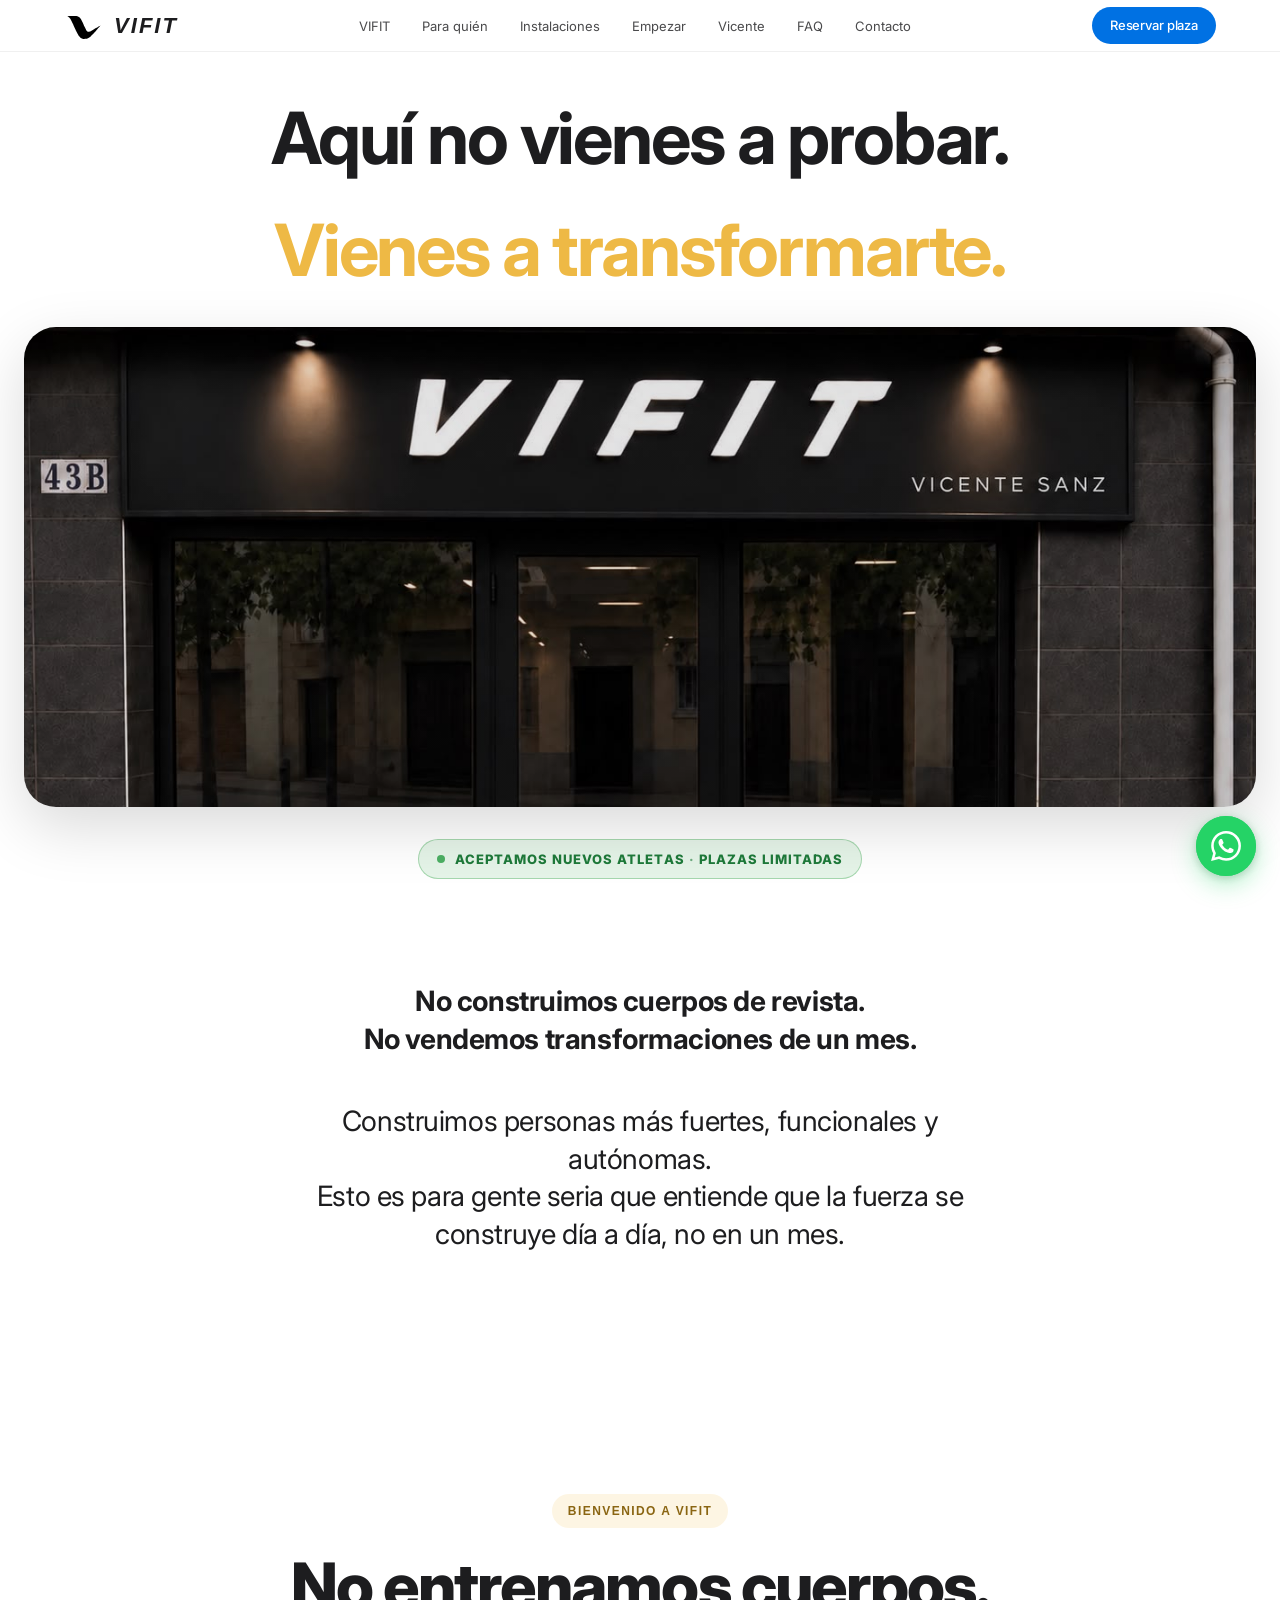
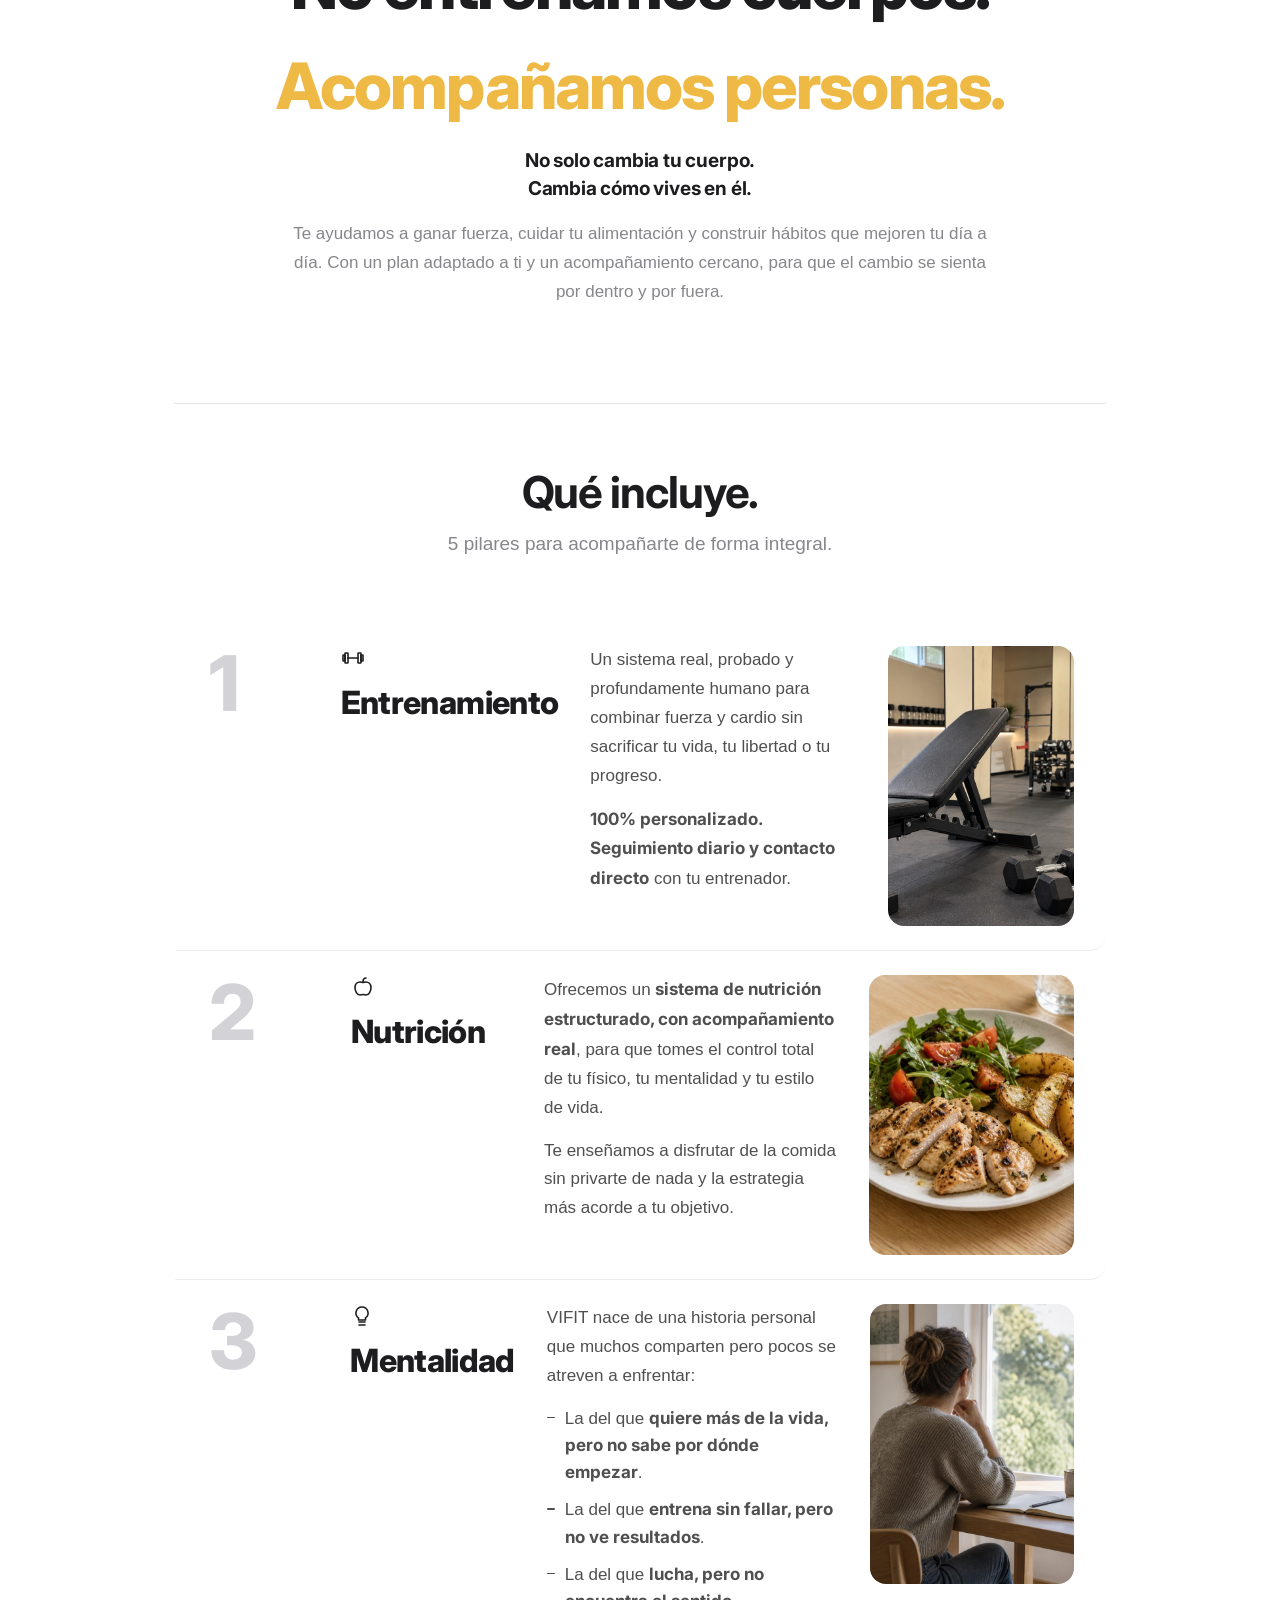
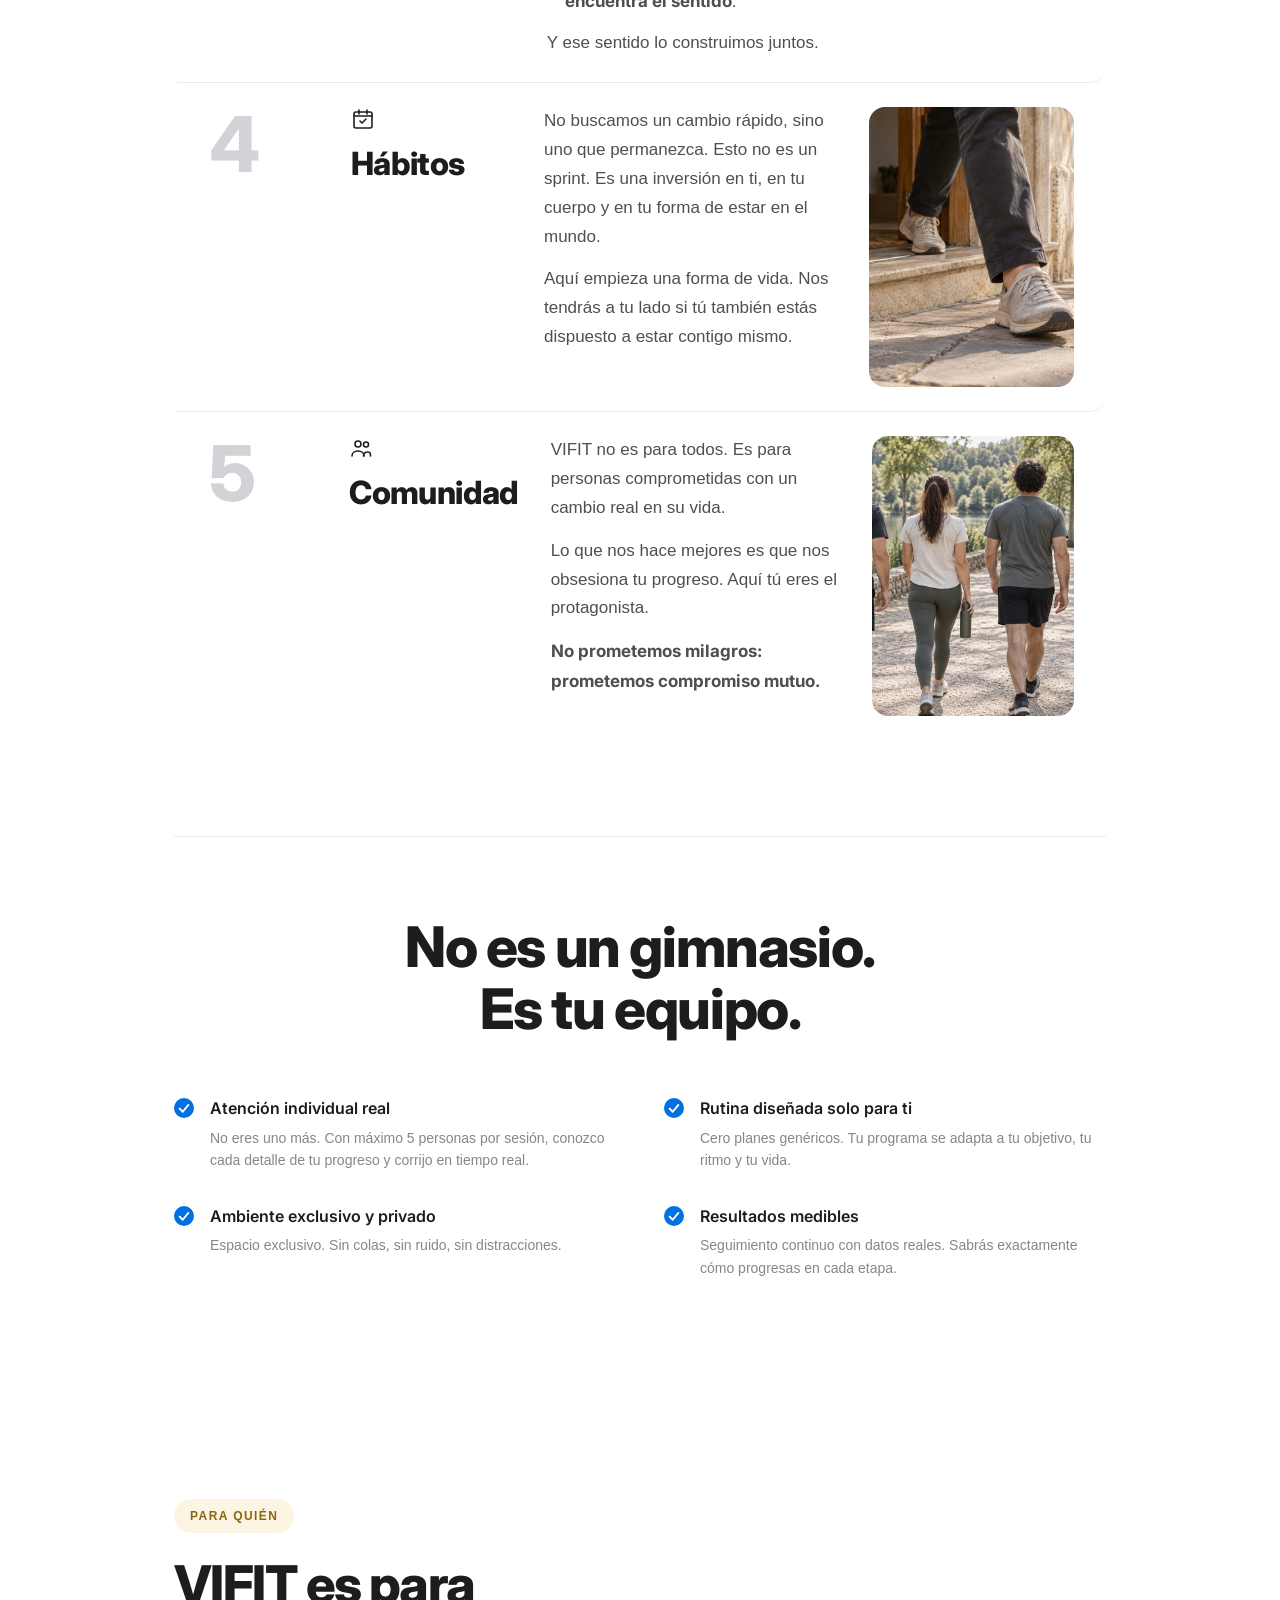
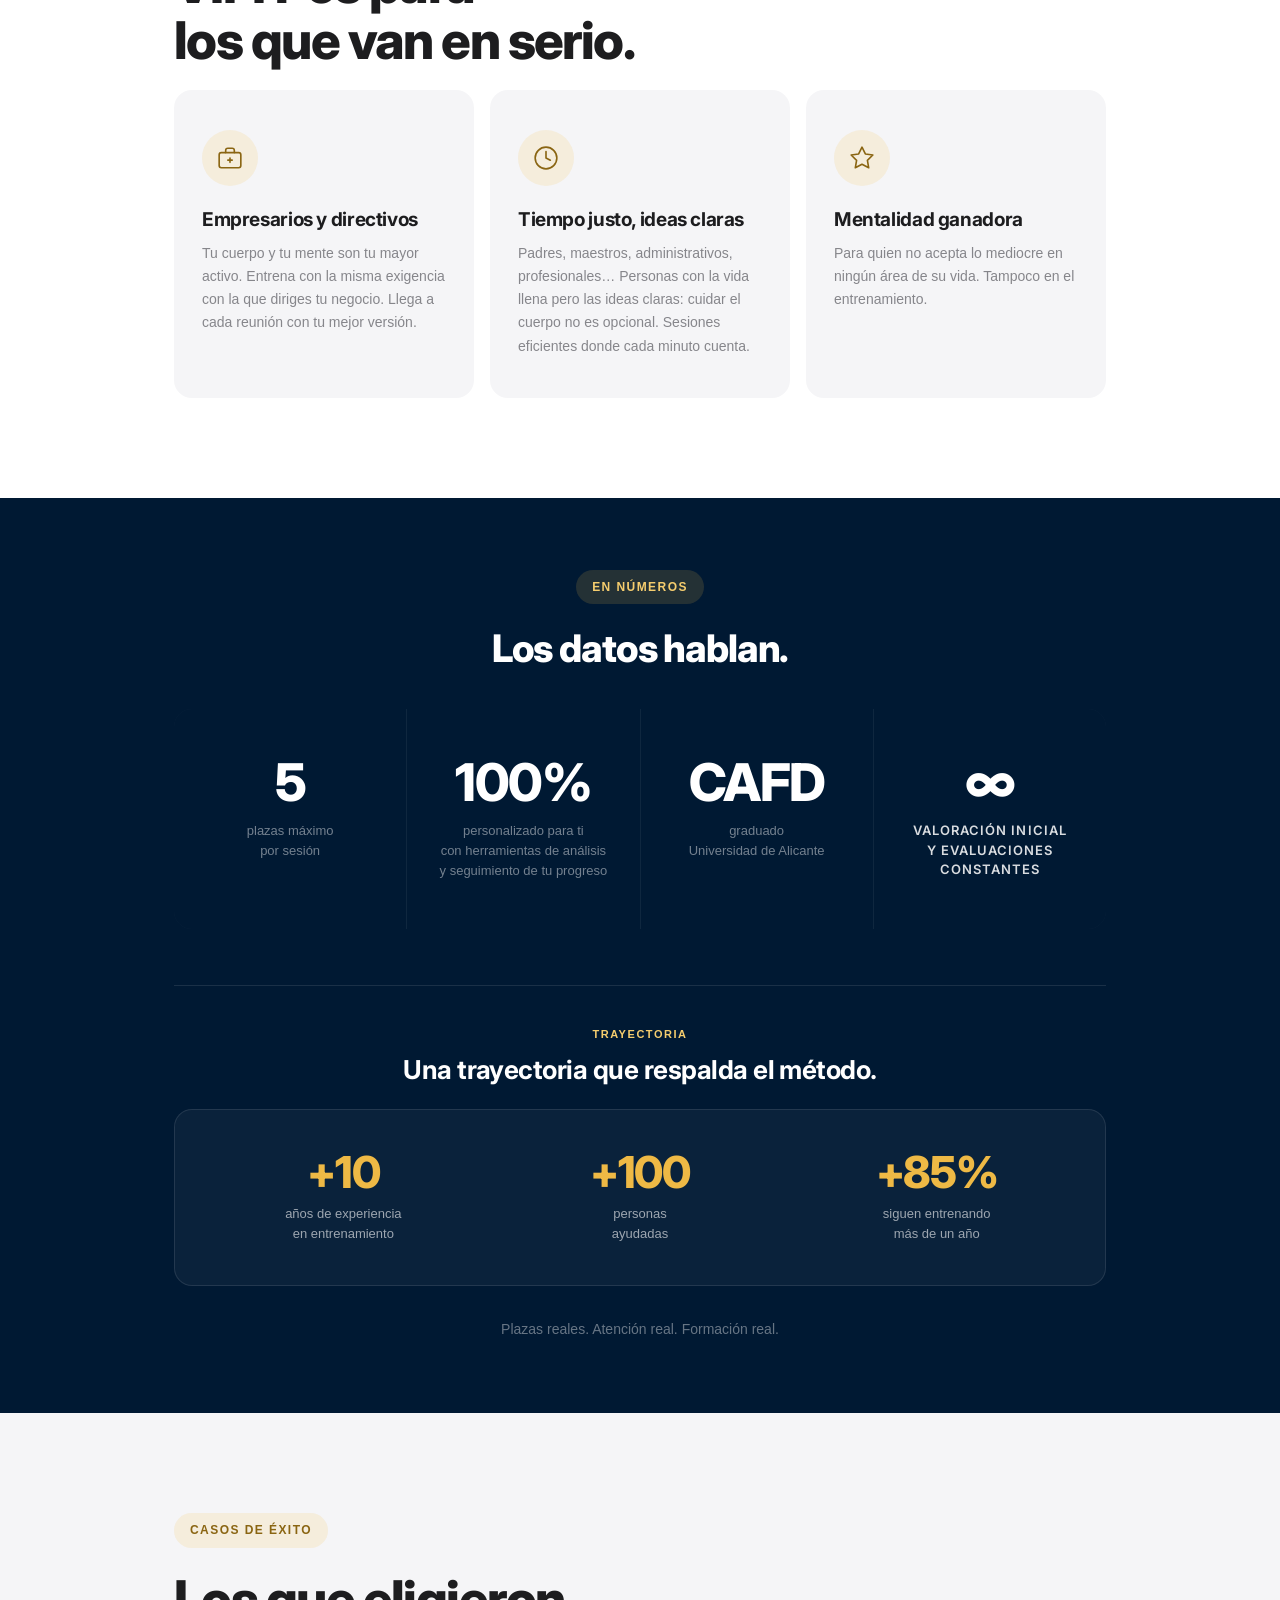
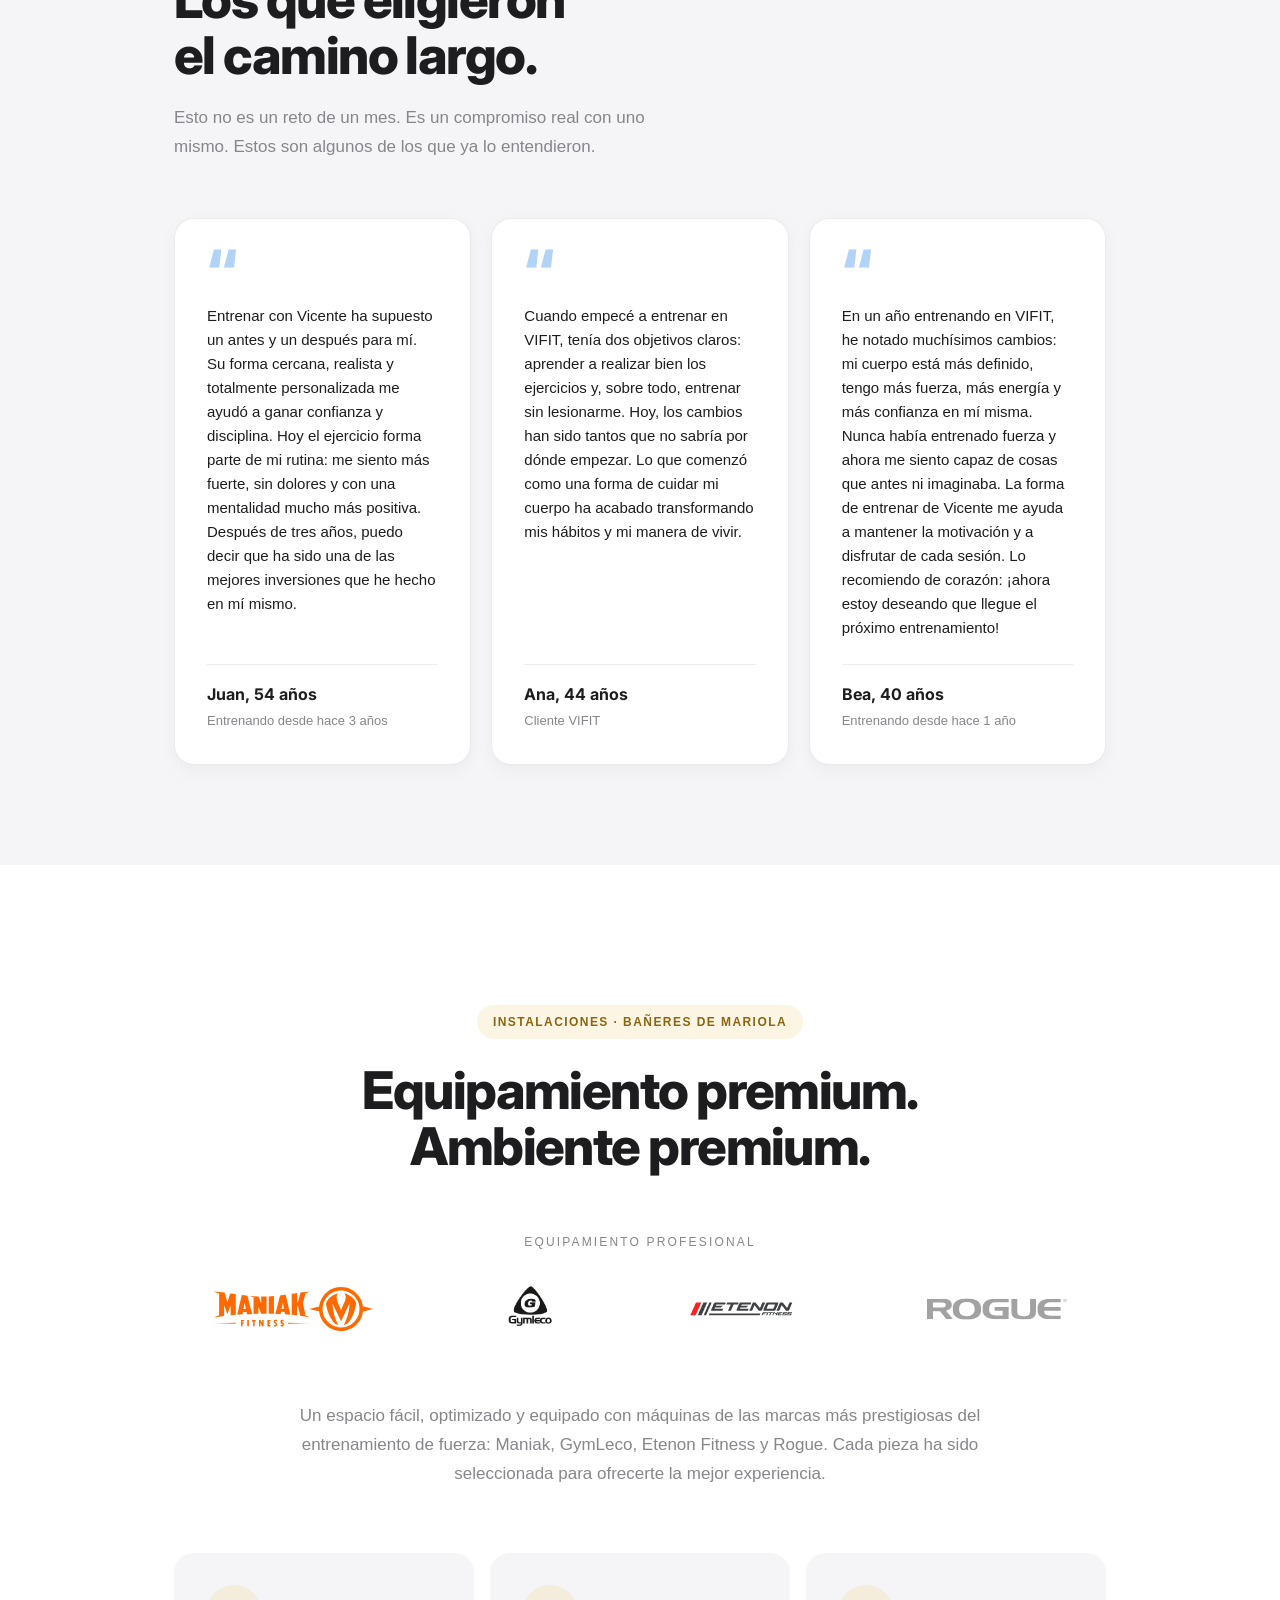
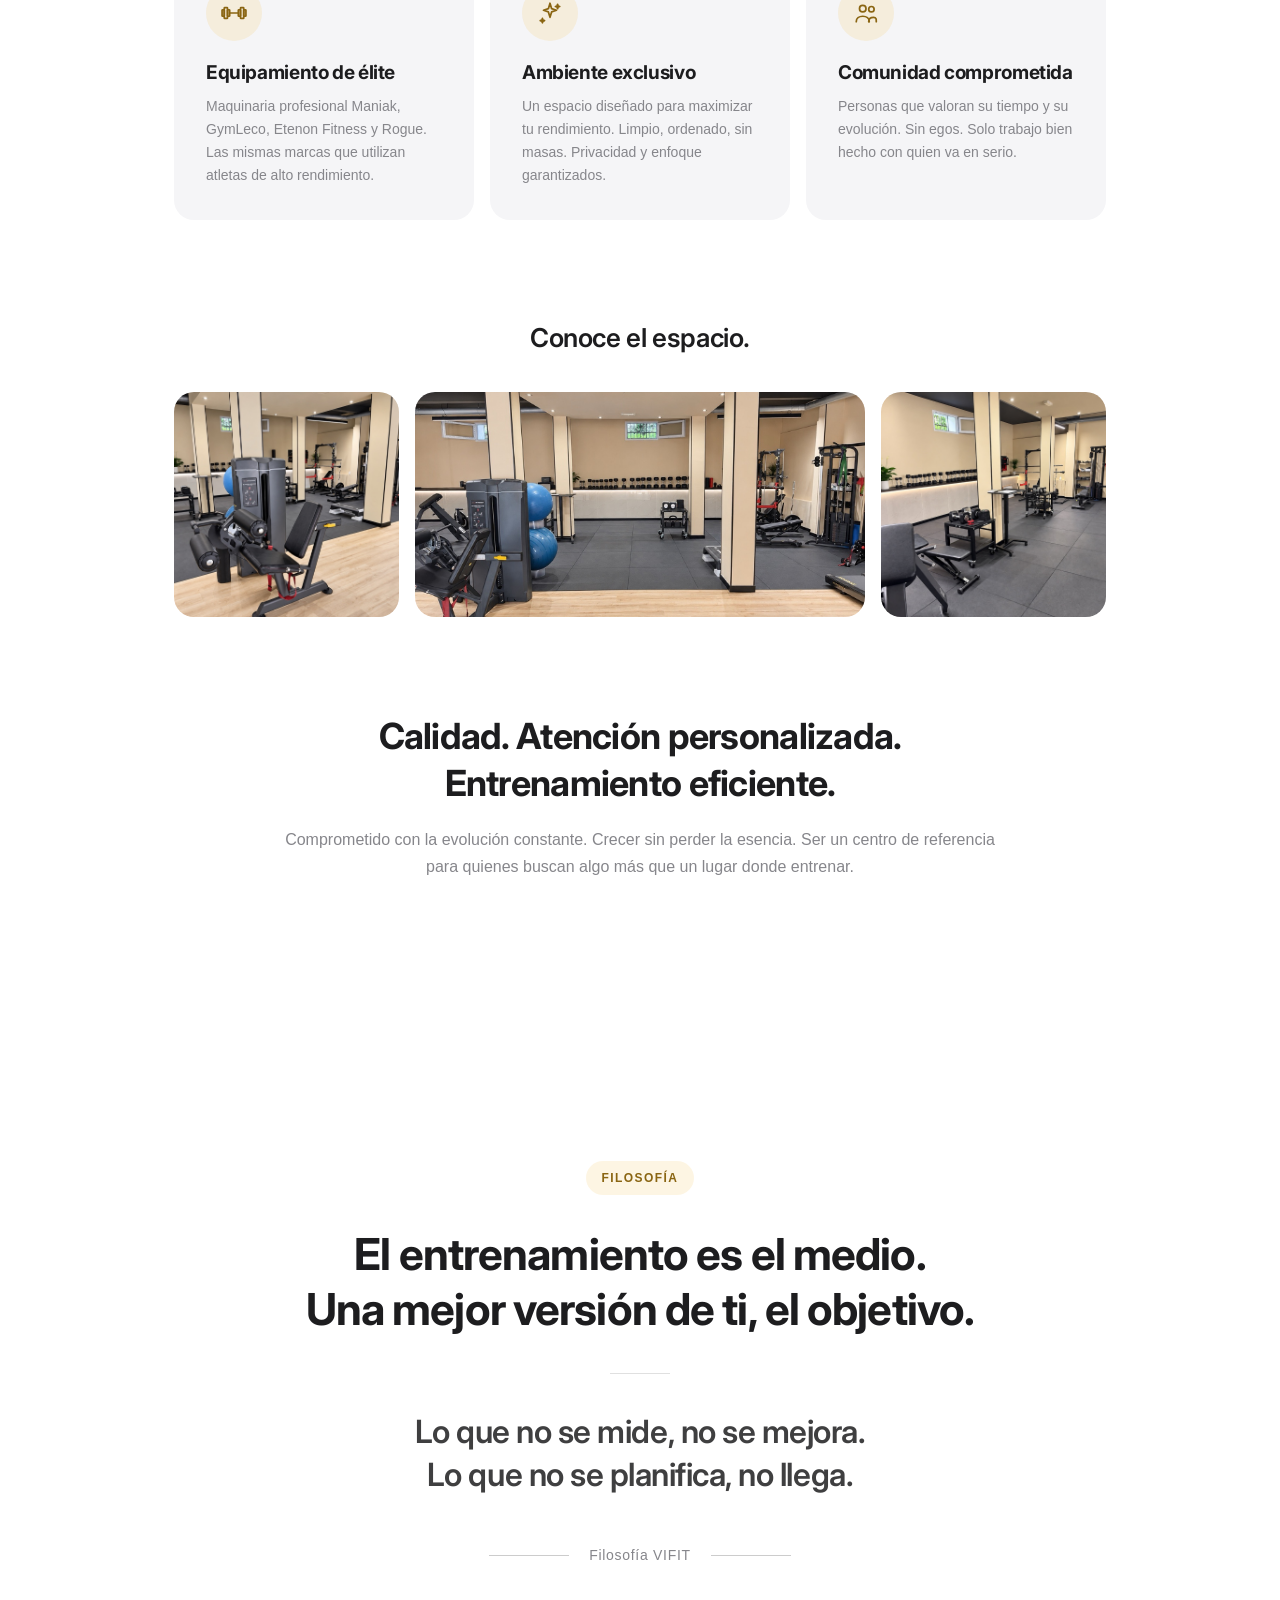
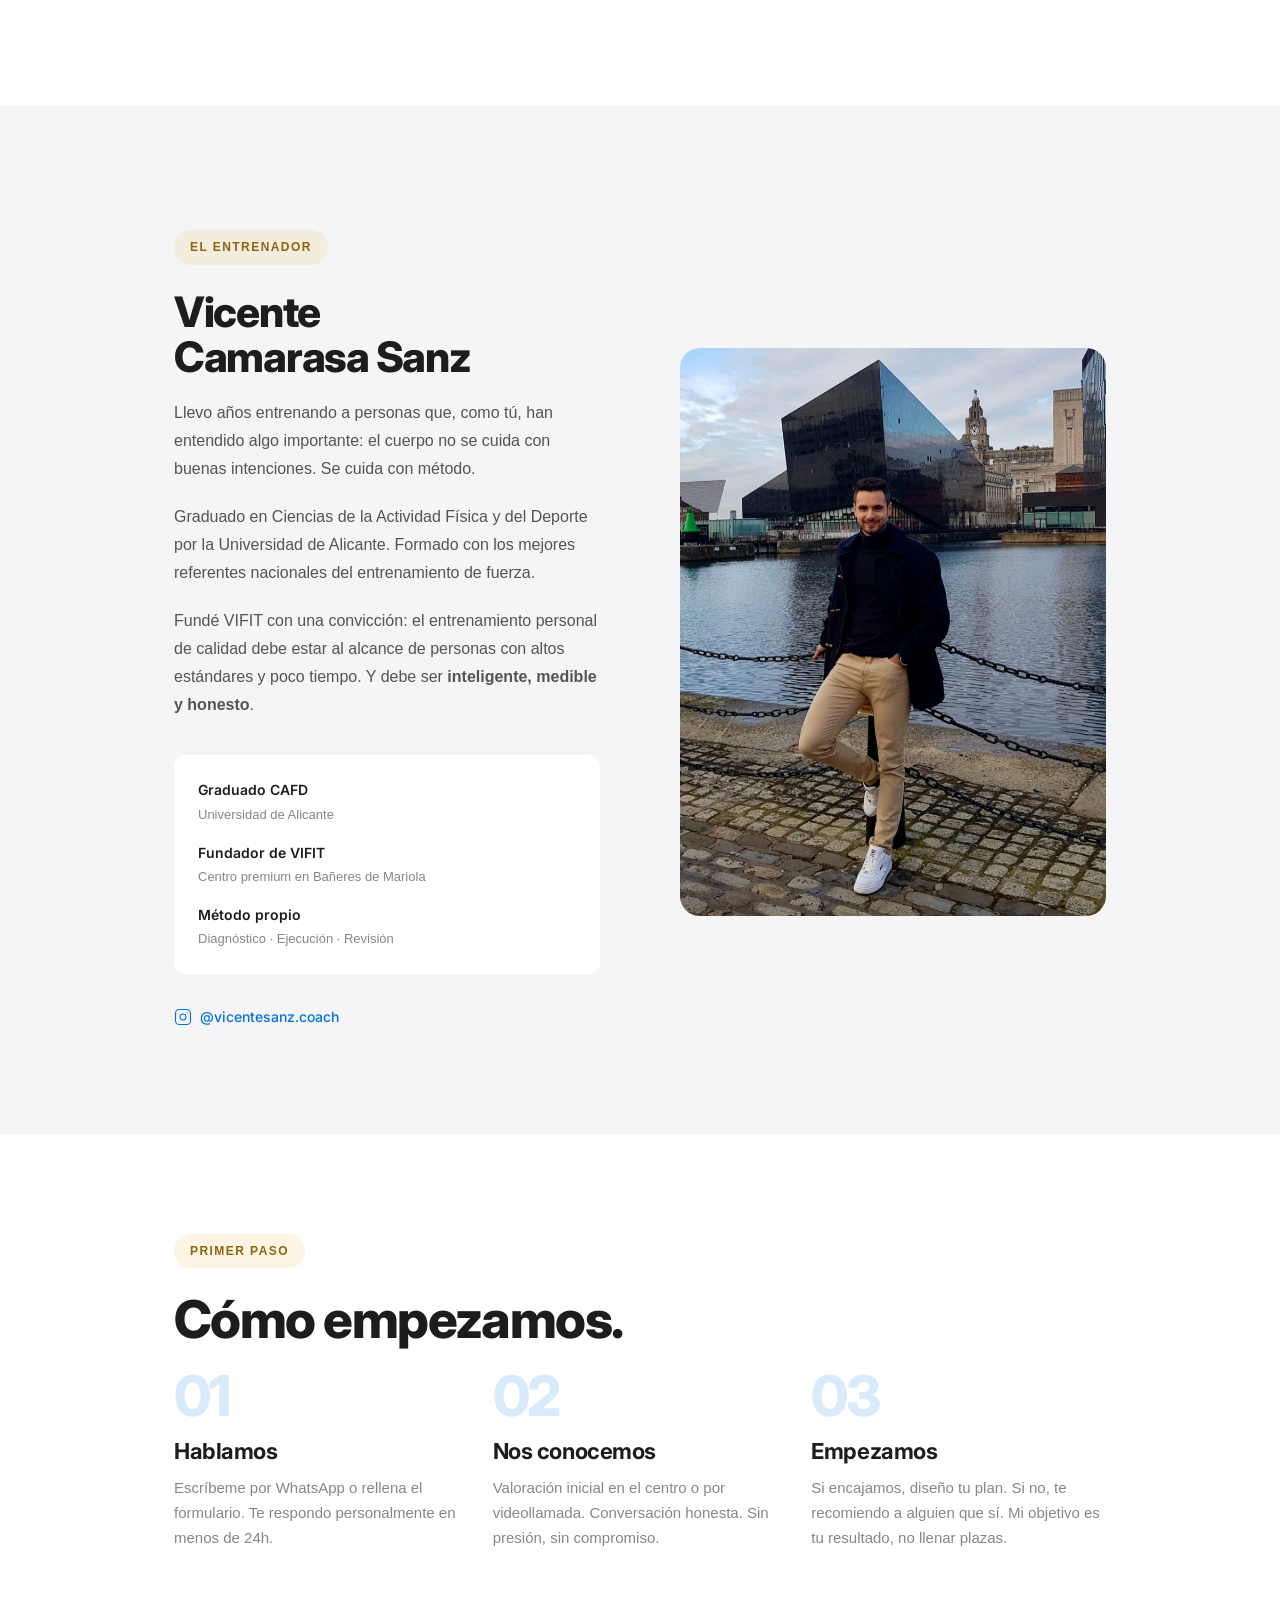
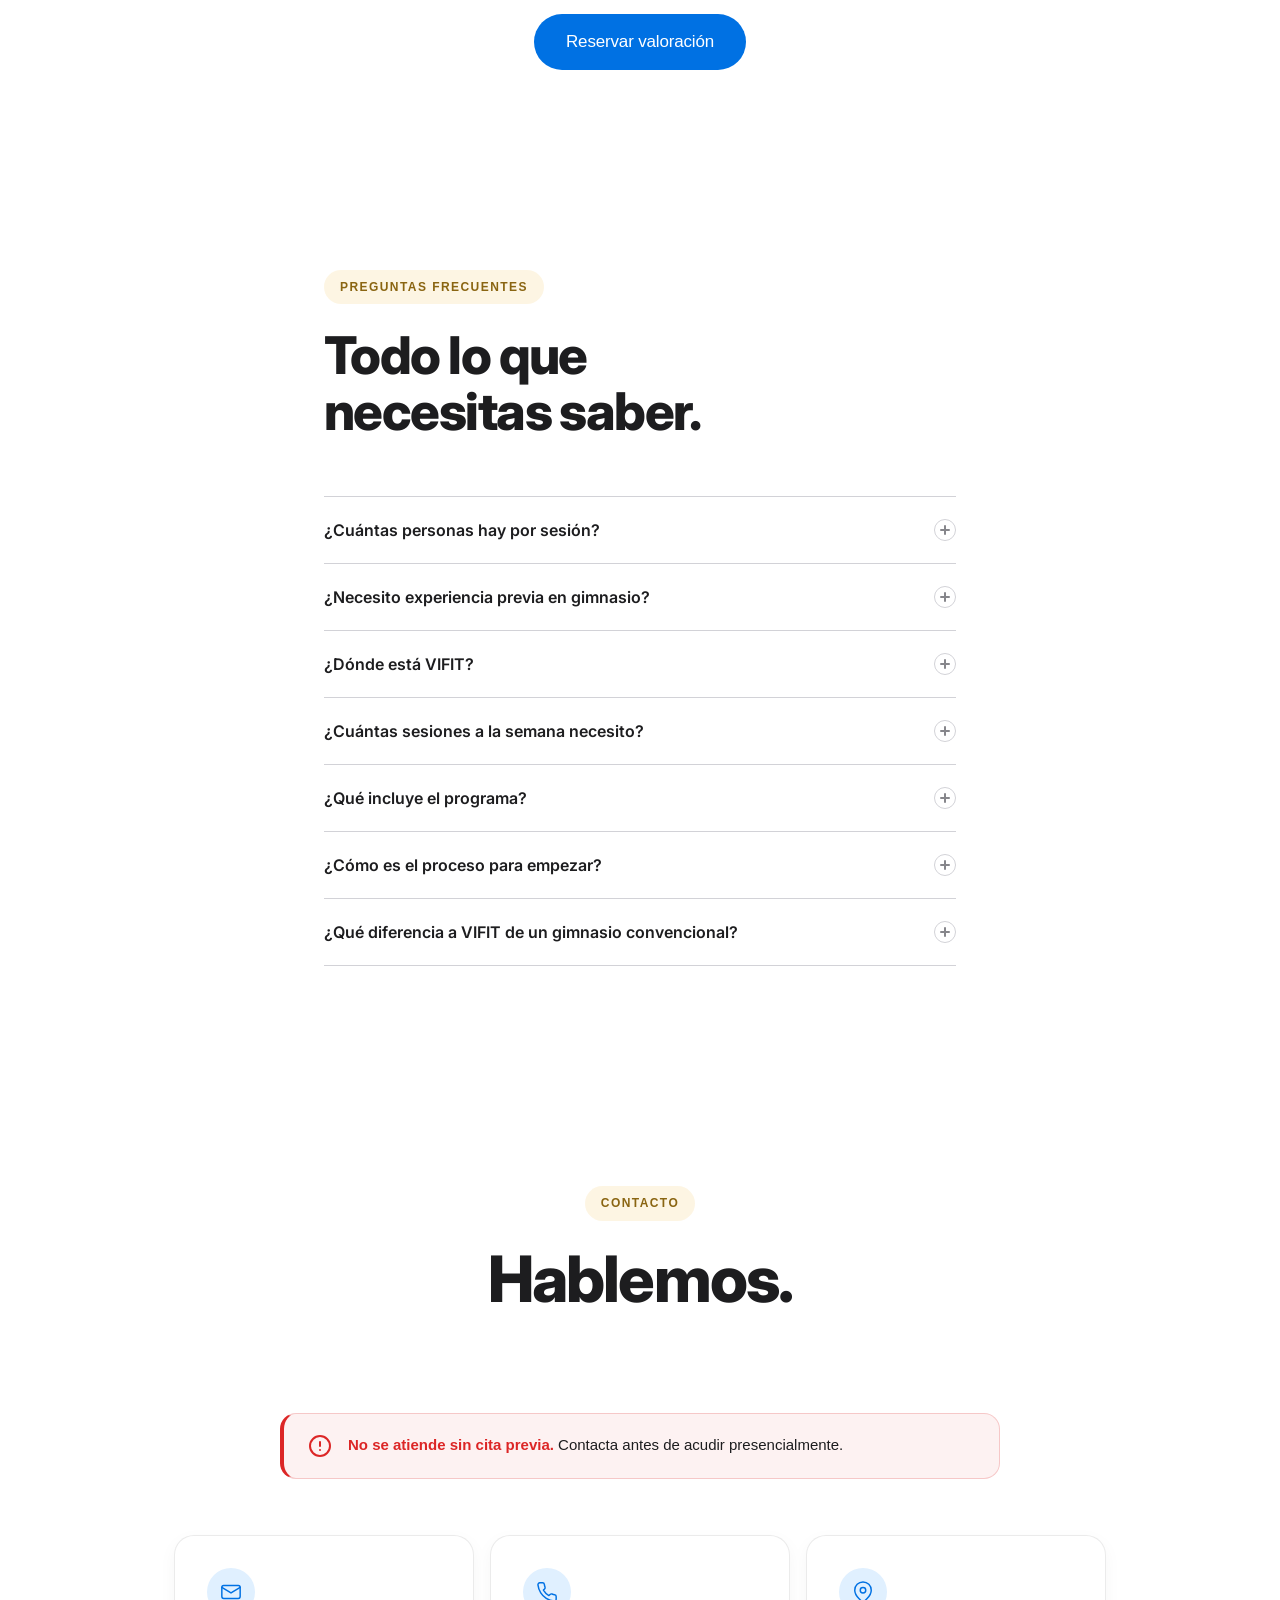
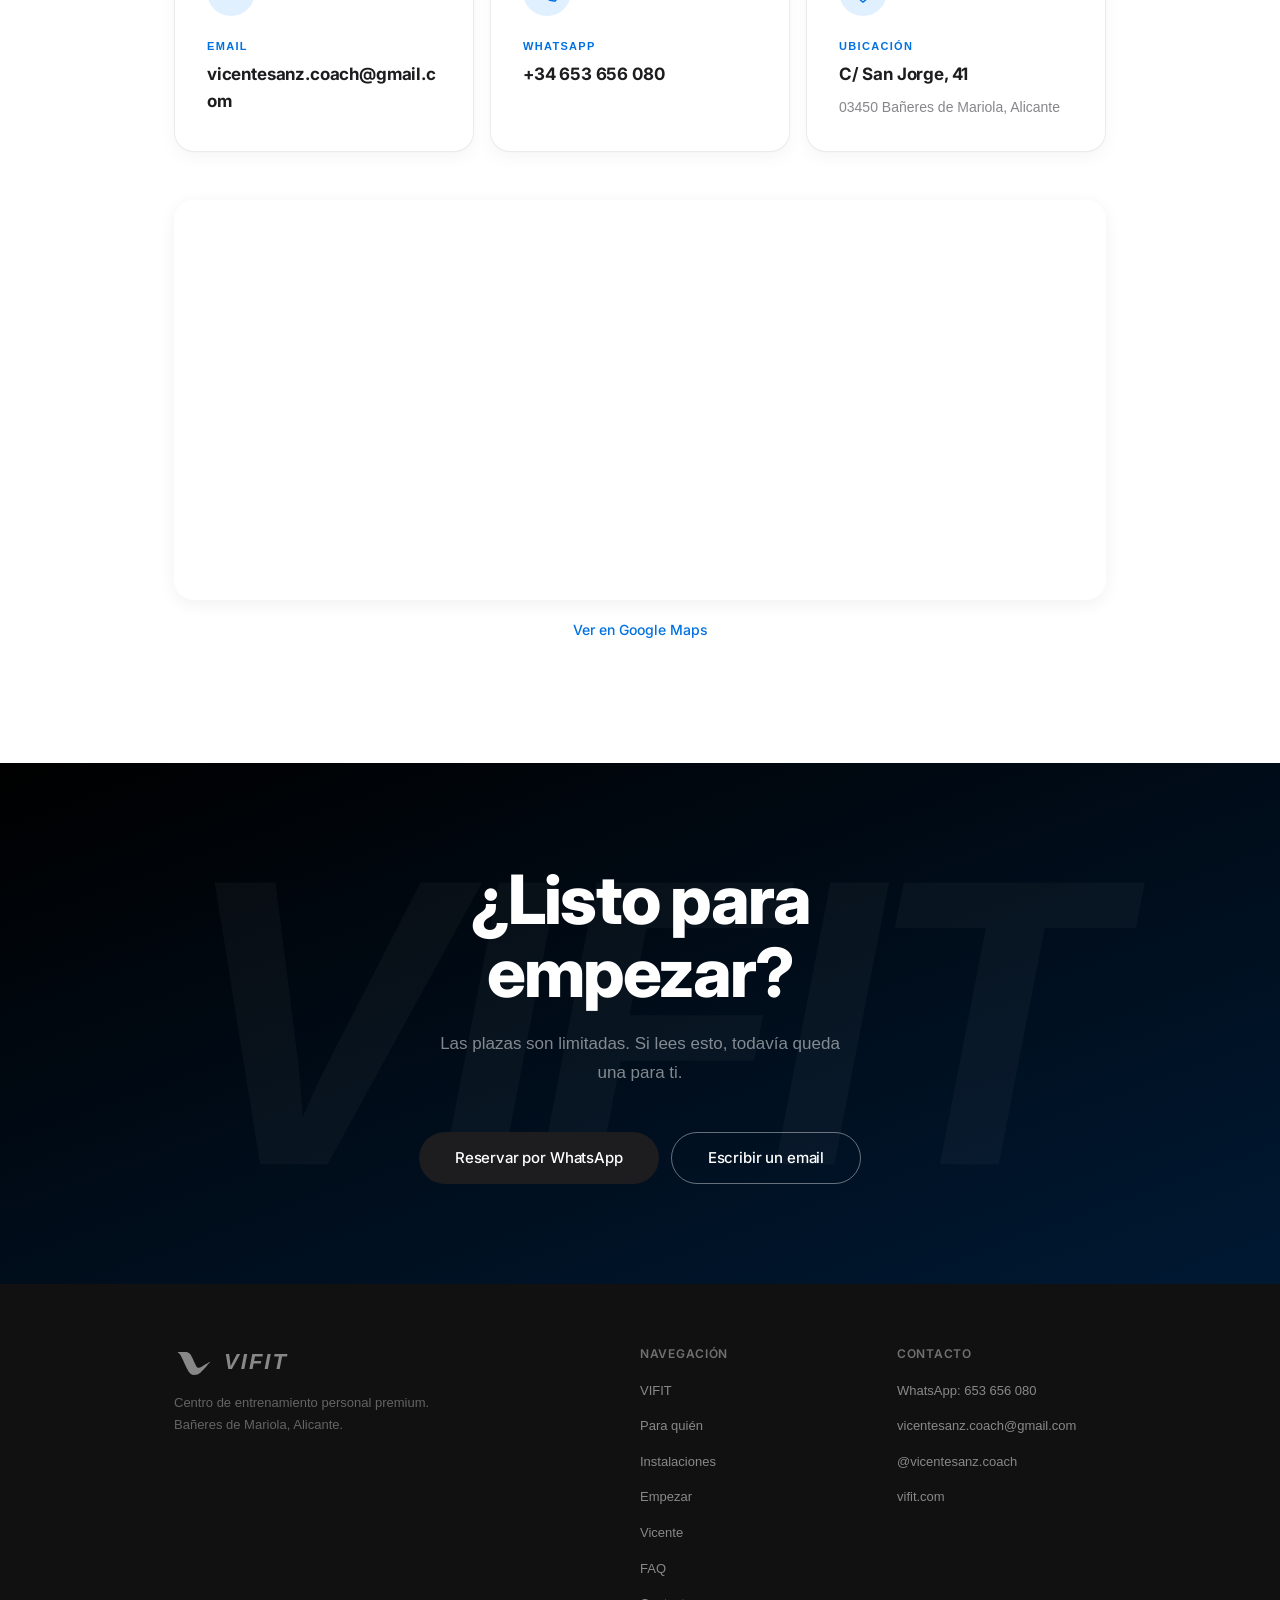
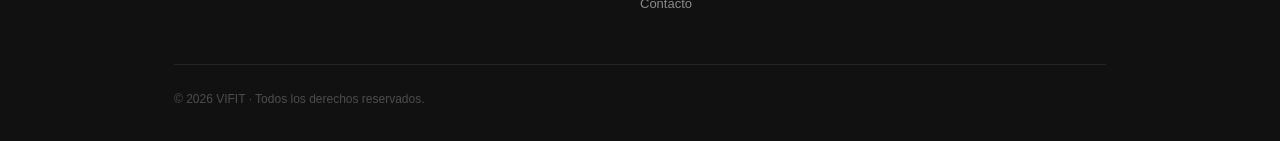
==== commit 065d2044: "Initial commit: VIFIT web ready for production deploy Co-Authored-By: Claude Fable 5.1 <noreply@anth" ====
--- a/index.html
+++ b/index.html
@@ -3,32 +3,8 @@
 <head>
   <meta charset="UTF-8">
   <meta name="viewport" content="width=device-width, initial-scale=1.0">
-  <link rel="icon" type="image/x-icon" href="/favicon.ico">
-  <link rel="icon" type="image/png" sizes="32x32" href="/favicon-32x32.png">
-  <link rel="icon" type="image/png" sizes="192x192" href="/favicon-192x192.png">
-  <link rel="apple-touch-icon" sizes="180x180" href="/apple-touch-icon.png">
-  <meta name="theme-color" content="#001933">
   <title>VIFIT — Entrenamiento Personal Premium · Bañeres de Mariola</title>
   <meta name="description" content="Centro de entrenamiento personal premium en Bañeres de Mariola. Máximo 5 personas por sesión, rutina 100% personalizada. Fundado por Vicente Camarasa, graduado CAFD.">
-
-  <!-- Open Graph / Facebook / WhatsApp -->
-  <meta property="og:type" content="website">
-  <meta property="og:url" content="https://vifit.vicentesanzcoach.com">
-  <meta property="og:title" content="VIFIT — Entrenamiento Personal Premium en Bañeres de Mariola">
-  <meta property="og:description" content="Aquí no vienes a probar. Vienes a transformarte. Centro premium con máximo 5 personas por sesión. Entrenamiento, nutrición, mentalidad, hábitos y comunidad.">
-  <meta property="og:image" content="https://vifit.vicentesanzcoach.com/img/espacio-2.jpg">
-  <meta property="og:image:width" content="1280">
-  <meta property="og:image:height" content="960">
-  <meta property="og:locale" content="es_ES">
-  <meta property="og:site_name" content="VIFIT">
-
-  <!-- Twitter Card -->
-  <meta name="twitter:card" content="summary_large_image">
-  <meta name="twitter:url" content="https://vifit.vicentesanzcoach.com">
-  <meta name="twitter:title" content="VIFIT — Entrenamiento Personal Premium">
-  <meta name="twitter:description" content="Aquí no vienes a probar. Vienes a transformarte. Centro premium en Bañeres de Mariola.">
-  <meta name="twitter:image" content="https://vifit.vicentesanzcoach.com/img/espacio-2.jpg">
-
   <link rel="preconnect" href="https://fonts.googleapis.com">
   <link rel="preconnect" href="https://fonts.gstatic.com" crossorigin>
   <link href="https://fonts.googleapis.com/css2?family=Inter:wght@400;500;600;700;800&family=Roboto:wght@300;400&display=swap" rel="stylesheet">
--- a/styles.css
+++ b/styles.css
@@ -0,0 +1,2294 @@
+/* ═══════════════════════════════════════════════════════════════
+   VIFIT — Stylesheet
+   Estética Apple minimalista
+═══════════════════════════════════════════════════════════════ */
+
+/* ─── Custom Properties ─────────────────────────────────────── */
+:root {
+  --white:       #ffffff;
+  --black:       #1d1d1f;
+  --blue:        #0071e3;
+  --blue-hover:  #0077ed;
+  --gray-light:  #f5f5f7;
+  --gray-mid:    #86868b;
+  --gray-border: #d2d2d7;
+  --night:       #001933;
+
+  /* Dorado premium (mismo #EEB945 que VIFIT Coach). Para revertir, basta con
+     cambiar estas tres variables. */
+  --color-accent-premium:       #eeb945;
+  --color-accent-premium-soft:  rgba(238, 185, 69, 0.15);
+  --color-accent-premium-light: #f5cd6e;
+  /* Dorado oscuro para TEXTO e iconos sobre fondos claros (WCAG AA ≥ 4.5:1 sobre la
+     pastilla soft). Nota: el #a97d18 de la app solo llega a 3.4:1 sobre la pastilla. */
+  --color-accent-premium-dark:  #8a6512;
+
+  --font-title: 'Inter', -apple-system, BlinkMacSystemFont, sans-serif;
+  --font-body:  'Roboto', -apple-system, BlinkMacSystemFont, sans-serif;
+
+  --nav-h: 52px;
+  --section-pad: 100px;
+  --radius-btn: 980px;
+  --radius-card: 18px;
+
+  --ease: cubic-bezier(0.4, 0, 0.2, 1);
+}
+
+/* ─── Reset ──────────────────────────────────────────────────── */
+*, *::before, *::after { box-sizing: border-box; margin: 0; padding: 0; }
+
+html {
+  scroll-behavior: smooth;
+  -webkit-text-size-adjust: 100%;
+}
+
+body {
+  font-family: var(--font-body);
+  font-weight: 400;
+  color: var(--black);
+  background: var(--white);
+  line-height: 1.6;
+  overflow-x: hidden;
+}
+
+img, svg { display: block; max-width: 100%; }
+
+a { color: inherit; text-decoration: none; }
+
+ul { list-style: none; }
+
+/* ─── Typography Scale ───────────────────────────────────────── */
+h1, h2, h3, h4 {
+  font-family: var(--font-title);
+  font-weight: 800;
+  line-height: 1.08;
+  letter-spacing: -0.02em;
+  color: var(--black);
+}
+
+p {
+  font-family: var(--font-body);
+  font-weight: 300;
+  color: var(--gray-mid);
+  line-height: 1.7;
+}
+
+/* ─── Layout ─────────────────────────────────────────────────── */
+.container {
+  max-width: 980px;
+  margin: 0 auto;
+  padding: 0 24px;
+}
+
+.container--narrow {
+  max-width: 680px;
+}
+
+.section {
+  padding: var(--section-pad) 0;
+}
+
+/* ─── Eyebrow (pill) ─────────────────────────────────────────── */
+.eyebrow {
+  display: inline-block;
+  background: var(--color-accent-premium-soft);
+  color: var(--color-accent-premium-dark);
+  font-family: var(--font-body);
+  font-weight: 600;
+  font-size: 12px;
+  letter-spacing: 0.12em;
+  text-transform: uppercase;
+  padding: 7px 16px;
+  border-radius: var(--radius-btn);
+  margin-bottom: 24px;
+}
+
+.eyebrow--dark {
+  background: var(--color-accent-premium-soft);
+  color: var(--color-accent-premium-light);
+}
+
+/* ─── Section Text ───────────────────────────────────────────── */
+.section__title {
+  font-size: clamp(32px, 5vw, 52px);
+  letter-spacing: -0.03em;
+  margin-bottom: 20px;
+  color: var(--black);
+}
+
+.section__sub {
+  font-size: 17px;
+  font-weight: 300;
+  max-width: 480px;
+  color: var(--gray-mid);
+  line-height: 1.7;
+  margin-bottom: 56px;
+}
+
+/* ─── Buttons ────────────────────────────────────────────────── */
+.btn {
+  display: inline-flex;
+  align-items: center;
+  justify-content: center;
+  gap: 6px;
+  border-radius: var(--radius-btn);
+  font-family: var(--font-title);
+  font-weight: 500;
+  font-size: 15px;
+  letter-spacing: -0.01em;
+  padding: 13px 24px;
+  cursor: pointer;
+  border: none;
+  transition: background 0.2s var(--ease), color 0.2s var(--ease),
+              opacity 0.2s var(--ease), transform 0.15s var(--ease);
+  white-space: nowrap;
+  text-decoration: none;
+}
+
+.btn:active { transform: scale(0.97); }
+
+.btn--primary {
+  background: var(--blue);
+  color: var(--white);
+}
+.btn--primary:hover { background: var(--blue-hover); }
+
+.btn--secondary {
+  background: var(--gray-light);
+  color: var(--black);
+}
+.btn--secondary:hover { background: #e8e8ed; }
+
+.btn--dark {
+  background: var(--black);
+  color: var(--white);
+}
+.btn--dark:hover { background: #2d2d2f; }
+
+.btn--outline-white {
+  background: transparent;
+  color: var(--white);
+  border: 1.5px solid rgba(255,255,255,0.4);
+}
+.btn--outline-white:hover { border-color: rgba(255,255,255,0.8); }
+
+/* ─── Reveal Animation ───────────────────────────────────────── */
+.reveal {
+  opacity: 0;
+  transform: translateY(28px);
+  transition: opacity 0.7s var(--ease), transform 0.7s var(--ease);
+}
+.reveal.is-visible {
+  opacity: 1;
+  transform: translateY(0);
+}
+
+/* ════════════════════════════════════════════════════════════════
+   NAV
+════════════════════════════════════════════════════════════════ */
+.nav {
+  position: fixed;
+  top: 0;
+  left: 0;
+  right: 0;
+  z-index: 1000;
+  height: var(--nav-h);
+  background: rgba(255, 255, 255, 0.85);
+  backdrop-filter: saturate(180%) blur(20px);
+  -webkit-backdrop-filter: saturate(180%) blur(20px);
+  border-bottom: 1px solid rgba(0, 0, 0, 0.06);
+  transition: background 0.3s ease, border-color 0.3s ease;
+}
+
+.nav.is-scrolled {
+  background: rgba(255, 255, 255, 0.92);
+  border-bottom-color: rgba(0, 0, 0, 0.1);
+}
+
+.nav__inner {
+  max-width: 1200px;
+  margin: 0 auto;
+  padding: 0 24px;
+  height: 100%;
+  display: flex;
+  align-items: center;
+  gap: 40px;
+}
+
+.nav__logo {
+  display: inline-flex;
+  align-items: center;
+  gap: 10px;
+  flex-shrink: 0;
+  color: var(--black);
+  text-decoration: none;
+}
+
+.nav__logo-mark {
+  display: block;
+  height: 28px;
+  width: auto;
+}
+
+.nav__logo-word {
+  font-family: Arial Black, 'Arial Narrow', Arial, sans-serif;
+  font-weight: 900;
+  font-style: italic;
+  font-size: 22px;
+  letter-spacing: 2px;
+  color: var(--black);
+  line-height: 1;
+}
+
+.nav__menu {
+  display: flex;
+  align-items: center;
+  gap: 32px;
+  flex: 1;
+  justify-content: center;
+}
+
+.nav__link {
+  font-family: var(--font-title);
+  font-weight: 400;
+  font-size: 13px;
+  color: var(--black);
+  opacity: 0.8;
+  transition: opacity 0.2s;
+}
+.nav__link:hover { opacity: 1; }
+
+.nav__cta {
+  margin-left: auto;
+  flex-shrink: 0;
+  font-size: 13px;
+  padding: 8px 18px;
+}
+
+.nav__burger {
+  display: none;
+  flex-direction: column;
+  gap: 5px;
+  background: none;
+  border: none;
+  cursor: pointer;
+  padding: 4px;
+  margin-left: auto;
+}
+.nav__burger span {
+  display: block;
+  width: 22px;
+  height: 1.5px;
+  background: var(--black);
+  transition: transform 0.3s var(--ease), opacity 0.3s;
+}
+.nav__burger.is-open span:nth-child(1) { transform: translateY(6.5px) rotate(45deg); }
+.nav__burger.is-open span:nth-child(2) { opacity: 0; }
+.nav__burger.is-open span:nth-child(3) { transform: translateY(-6.5px) rotate(-45deg); }
+
+/* ════════════════════════════════════════════════════════════════
+   HERO
+════════════════════════════════════════════════════════════════ */
+.hero {
+  background: var(--white);
+  padding: 100px 24px 40px;
+  display: flex;
+  align-items: center;
+  justify-content: center;
+}
+
+.hero__container {
+  max-width: 1280px;
+  width: 100%;
+  margin: 0 auto;
+}
+
+.hero__title {
+  font-family: var(--font-title);
+  font-weight: 700;
+  font-size: clamp(36px, 6vw, 72px);
+  letter-spacing: -0.03em;
+  line-height: 1.05;
+  text-align: center;
+  color: var(--black);
+  margin: 0 0 40px;
+}
+
+.hero__title-line {
+  display: block;
+}
+.hero__title-line--1 { color: var(--black); }
+.hero__title-line--2 { color: var(--color-accent-premium); margin-top: 0.5em; }
+
+.hero__card {
+  position: relative;
+  border-radius: 32px;
+  overflow: hidden;
+  background:
+    linear-gradient(rgba(0, 0, 0, 0.12), rgba(0, 0, 0, 0.08)),
+    url('img/portada.jpg') center 22% / cover no-repeat;
+  min-height: 480px;
+  box-shadow: 0 20px 60px rgba(0, 0, 0, 0.15);
+}
+
+/* Estado de plazas: fuera de la foto, centrado bajo la fachada */
+.hero__status {
+  text-align: center;
+  margin: 32px 0 0;
+}
+
+/* Entrance — fade-up */
+.hero__title-line--1,
+.hero__title-line--2,
+.hero__card {
+  opacity: 0;
+  transform: translateY(20px);
+  animation: heroFadeUp 0.8s cubic-bezier(0.4, 0, 0.2, 1) forwards;
+}
+.hero__title-line--1 { animation-delay: 0.1s; }
+.hero__title-line--2 { animation-delay: 0.3s; }
+.hero__card         { animation-delay: 0.5s; }
+
+@keyframes heroFadeUp {
+  to { opacity: 1; transform: translateY(0); }
+}
+
+@media (prefers-reduced-motion: reduce) {
+  .hero__title-line--1,
+  .hero__title-line--2,
+  .hero__card {
+    animation: none;
+    opacity: 1;
+    transform: none;
+  }
+}
+
+/* ─── Status badge (dentro de la card del hero) ──────────────── */
+.status-badge {
+  display: inline-flex;
+  align-items: center;
+  gap: 10px;
+  background: rgba(46, 160, 67, 0.12);
+  border: 1px solid rgba(46, 160, 67, 0.35);
+  color: #1e7a3a;
+  padding: 8px 18px;
+  border-radius: var(--radius-btn);
+  font-family: var(--font-title);
+  font-weight: 800;
+  font-size: 13px;
+  letter-spacing: 0.08em;
+  text-transform: uppercase;
+  text-decoration: none;
+  transition: transform 0.3s ease, background 0.3s ease;
+  cursor: pointer;
+}
+.status-badge:hover {
+  transform: scale(1.03);
+  background: rgba(46, 160, 67, 0.2);
+}
+
+.status-dot {
+  width: 8px;
+  height: 8px;
+  border-radius: 50%;
+  background: #4caf63;
+  box-shadow: 0 0 0 0 rgba(76, 175, 99, 0.6);
+  animation: pulse-green 2s infinite;
+}
+
+@keyframes pulse-green {
+  0%   { box-shadow: 0 0 0 0 rgba(76, 175, 99, 0.6); }
+  70%  { box-shadow: 0 0 0 8px rgba(76, 175, 99, 0); }
+  100% { box-shadow: 0 0 0 0 rgba(76, 175, 99, 0); }
+}
+
+/* "Plazas limitadas": en línea en escritorio, en segunda línea en móvil */
+.status-text__sep { opacity: 0.6; }
+.status-text__sub { white-space: nowrap; }
+
+.status-badge--closed {
+  background: rgba(220, 38, 38, 0.1);
+  border-color: rgba(220, 38, 38, 0.35);
+  color: #b91c1c;
+}
+.status-badge--closed:hover { background: rgba(220, 38, 38, 0.16); }
+.status-badge--closed .status-dot {
+  background: #dc2626;
+  box-shadow: none;
+  animation: none;
+}
+
+@media (prefers-reduced-motion: reduce) {
+  .status-dot { animation: none; }
+}
+
+/* ════════════════════════════════════════════════════════════════
+   MÉTODO VIFIT
+════════════════════════════════════════════════════════════════ */
+.metodo {
+  background: var(--white);
+  padding: 120px 0;
+}
+
+.metodo .eyebrow {
+  display: block;
+  width: fit-content;
+  margin-left: auto;
+  margin-right: auto;
+}
+
+.metodo__title {
+  font-family: var(--font-title);
+  font-weight: 800;
+  font-size: clamp(36px, 6vw, 64px);
+  letter-spacing: -0.03em;
+  line-height: 1.05;
+  text-align: center;
+  max-width: 900px;
+  margin: 0 auto 28px;
+}
+.metodo__title-line1 { display: block; color: var(--black); }
+.metodo__title-line2 { display: block; color: var(--color-accent-premium); margin-top: 0.5em; }
+.metodo__title-line1.reveal { transition-delay: 0s; }
+.metodo__title-line2.reveal { transition-delay: 0.4s; }
+
+.metodo__lead {
+  font-family: var(--font-title);
+  font-weight: 700;
+  font-size: clamp(17px, 2vw, 19px);
+  line-height: 1.5;
+  letter-spacing: -0.01em;
+  color: var(--black);
+  max-width: 720px;
+  margin: 0 auto;
+  text-align: center;
+}
+
+.metodo__lead-sub {
+  font-family: var(--font-body);
+  font-weight: 300;
+  font-size: clamp(15px, 1.8vw, 17px);
+  line-height: 1.7;
+  color: var(--gray-mid);
+  max-width: 720px;
+  margin: 16px auto 0;
+  text-align: center;
+}
+
+.metodo__separator {
+  max-width: 980px;
+  margin: 96px auto 0;
+}
+
+.metodo__divider {
+  display: block;
+  width: 100%;
+  height: 0.5px;
+  background: rgba(0, 0, 0, 0.1);
+}
+
+.metodo__pillars-heading {
+  margin: 64px auto 0;
+  max-width: 700px;
+  text-align: center;
+}
+
+.metodo__pillars-title {
+  font-family: var(--font-title);
+  font-weight: 700;
+  font-size: clamp(28px, 4.5vw, 44px);
+  letter-spacing: -0.025em;
+  line-height: 1.15;
+  color: var(--black);
+  margin: 0;
+}
+
+.metodo__pillars-sub {
+  font-family: var(--font-body);
+  font-weight: 400;
+  font-size: clamp(16px, 2vw, 19px);
+  line-height: 1.5;
+  color: var(--gray-mid);
+  max-width: 600px;
+  margin: 12px auto 0;
+}
+
+.metodo__separator + .metodo__pillars { margin-top: 64px; }
+
+.metodo__pillars {
+  list-style: none;
+  padding: 0;
+  margin: 80px 0 0;
+}
+
+.metodo__pillar {
+  display: grid;
+  grid-template-columns: 15fr 22fr 40fr 28fr;
+  column-gap: 32px;
+  padding: 24px 32px;
+  border-left: 3px solid transparent;
+  border-radius: 0 16px 16px 0;
+  cursor: pointer;
+  align-items: start;
+  transition:
+    opacity 0.7s cubic-bezier(0.4, 0, 0.2, 1) calc(var(--i, 0) * 0.08s),
+    transform 0.7s cubic-bezier(0.4, 0, 0.2, 1) calc(var(--i, 0) * 0.08s),
+    background-color 0.4s cubic-bezier(0.4, 0, 0.2, 1),
+    border-left-color 0.4s cubic-bezier(0.4, 0, 0.2, 1);
+}
+.metodo__pillar:nth-child(1) { --i: 0; }
+.metodo__pillar:nth-child(2) { --i: 1; }
+.metodo__pillar:nth-child(3) { --i: 2; }
+.metodo__pillar:nth-child(4) { --i: 3; }
+.metodo__pillar:nth-child(5) { --i: 4; }
+.metodo__pillar:not(:last-child) {
+  border-bottom: 0.5px solid rgba(0, 0, 0, 0.08);
+}
+
+.metodo__pillar-num {
+  display: block;
+  font-family: var(--font-title);
+  font-weight: 800;
+  font-size: clamp(48px, 6vw, 96px);
+  letter-spacing: -0.04em;
+  line-height: 1;
+  color: #d2d2d7;
+  text-align: left;
+  transition:
+    color 0.4s cubic-bezier(0.4, 0, 0.2, 1),
+    transform 0.4s cubic-bezier(0.4, 0, 0.2, 1);
+  transform-origin: left center;
+}
+
+.metodo__pillar-head {
+  display: flex;
+  flex-direction: column;
+  gap: 14px;
+}
+
+.metodo__pillar-icon {
+  display: inline-flex;
+  width: 24px;
+  height: 24px;
+  color: var(--black);
+}
+.metodo__pillar-icon svg { width: 100%; height: 100%; }
+
+.metodo__pillar-name {
+  font-family: var(--font-title);
+  font-weight: 800;
+  font-size: clamp(24px, 3vw, 32px);
+  letter-spacing: -0.02em;
+  line-height: 1.2;
+  color: var(--black);
+  margin: 0;
+  transition:
+    color 0.4s cubic-bezier(0.4, 0, 0.2, 1),
+    transform 0.4s cubic-bezier(0.4, 0, 0.2, 1);
+}
+
+.metodo__pillar-body {
+  font-family: var(--font-body);
+  font-weight: 400;
+  font-size: 17px;
+  line-height: 1.6;
+  color: rgba(29, 29, 31, 0.78);
+  transition: color 0.4s cubic-bezier(0.4, 0, 0.2, 1);
+}
+.metodo__pillar-body p { margin: 0 0 14px; color: inherit; }
+.metodo__pillar-body p:last-child { margin-bottom: 0; }
+.metodo__pillar-body strong {
+  font-family: var(--font-title);
+  font-weight: 700;
+}
+
+.metodo__bullets {
+  list-style: none;
+  padding: 0;
+  margin: 14px 0;
+}
+.metodo__bullets li {
+  position: relative;
+  padding-left: 18px;
+  margin-bottom: 10px;
+  color: inherit;
+  line-height: 1.6;
+}
+.metodo__bullets li:last-child { margin-bottom: 0; }
+.metodo__bullets li::before {
+  content: '';
+  position: absolute;
+  left: 0;
+  top: 12px;
+  width: 8px;
+  height: 1.5px;
+  background: currentColor;
+  border-radius: 1px;
+}
+
+.metodo__pillar-media {
+  border-radius: 16px;
+  overflow: hidden;
+  height: 280px;
+  position: relative;
+}
+.metodo__pillar-media img {
+  width: 100%;
+  height: 100%;
+  object-fit: cover;
+  display: block;
+  transition: transform 0.6s cubic-bezier(0.4, 0, 0.2, 1);
+}
+
+@media (hover: hover) {
+  .metodo__pillar:hover {
+    background-color: #fafafa;
+    border-left-color: var(--color-accent-premium);
+  }
+  .metodo__pillar:hover .metodo__pillar-num {
+    color: var(--color-accent-premium);
+    transform: scale(1.08);
+  }
+  .metodo__pillar:hover .metodo__pillar-name {
+    transform: translateX(8px);
+    color: var(--color-accent-premium);
+  }
+  .metodo__pillar:hover .metodo__pillar-body {
+    color: var(--black);
+  }
+  .metodo__pillar:hover .metodo__pillar-media img {
+    transform: scale(1.05);
+  }
+}
+
+.metodo__pillar-media--placeholder {
+  background: var(--black);
+  display: flex;
+  align-items: center;
+  justify-content: center;
+}
+
+.metodo__placeholder-watermark {
+  position: absolute;
+  top: 50%;
+  left: 50%;
+  transform: translate(-50%, -50%);
+  font-family: 'Arial Black', Arial, sans-serif;
+  font-weight: 900;
+  font-style: italic;
+  font-size: clamp(70px, 9vw, 130px);
+  letter-spacing: -0.02em;
+  color: rgba(255, 255, 255, 0.05);
+  line-height: 1;
+  white-space: nowrap;
+  pointer-events: none;
+  user-select: none;
+}
+
+.metodo__placeholder-text {
+  position: relative;
+  font-family: var(--font-body);
+  font-weight: 400;
+  font-size: 13px;
+  letter-spacing: 0.1em;
+  text-transform: uppercase;
+  color: rgba(255, 255, 255, 0.4);
+}
+
+/* ════════════════════════════════════════════════════════════════
+   PARA QUIÉN
+════════════════════════════════════════════════════════════════ */
+.pq__grid {
+  display: grid;
+  grid-template-columns: repeat(3, 1fr);
+  gap: 16px;
+}
+
+.pq__card {
+  background: var(--gray-light);
+  border-radius: var(--radius-card);
+  padding: 40px 28px;
+  transition-delay: calc(var(--i, 0) * 0.1s);
+}
+.pq__card:nth-child(1) { --i: 0; }
+.pq__card:nth-child(2) { --i: 1; }
+.pq__card:nth-child(3) { --i: 2; }
+.pq__card:nth-child(4) { --i: 3; }
+
+.pq__icon {
+  width: 56px;
+  height: 56px;
+  border-radius: 50%;
+  background: var(--color-accent-premium-soft);
+  color: var(--color-accent-premium-dark);
+  display: flex;
+  align-items: center;
+  justify-content: center;
+  margin-bottom: 24px;
+}
+.pq__icon svg { width: 26px; height: 26px; }
+
+.pq__title {
+  font-size: 19px;
+  font-weight: 700;
+  margin-bottom: 12px;
+  color: var(--black);
+}
+
+.pq__text {
+  font-size: 14px;
+  font-weight: 300;
+  line-height: 1.65;
+  color: var(--gray-mid);
+}
+
+/* ════════════════════════════════════════════════════════════════
+   STATS
+════════════════════════════════════════════════════════════════ */
+.stats {
+  background: var(--night);
+  padding: 72px 0;
+}
+
+.stats .eyebrow {
+  display: block;
+  width: fit-content;
+  margin-left: auto;
+  margin-right: auto;
+}
+
+.stats__title {
+  font-size: clamp(26px, 3.6vw, 38px);
+  letter-spacing: -0.03em;
+  color: var(--white);
+  text-align: center;
+  margin-bottom: 40px;
+}
+
+.stats__grid {
+  display: grid;
+  grid-template-columns: repeat(4, 1fr);
+  gap: 1px;
+  background: rgba(255,255,255,0.06);
+  border-radius: var(--radius-card);
+  overflow: hidden;
+}
+
+.stats__note {
+  font-family: var(--font-body);
+  font-weight: 300;
+  font-size: 14px;
+  color: rgba(255,255,255,0.4);
+  text-align: center;
+  margin-top: 32px;
+}
+
+.stats__item {
+  background: var(--night);
+  padding: 48px 24px;
+  display: flex;
+  flex-direction: column;
+  align-items: center;
+  text-align: center;
+  transition-delay: calc(var(--i, 0) * 0.12s);
+}
+.stats__item:nth-child(1) { --i: 0; }
+.stats__item:nth-child(2) { --i: 1; }
+.stats__item:nth-child(3) { --i: 2; }
+.stats__item:nth-child(4) { --i: 3; }
+
+.stats__num {
+  font-family: var(--font-title);
+  font-weight: 800;
+  font-size: clamp(36px, 5vw, 52px);
+  letter-spacing: -0.03em;
+  color: var(--white);
+  line-height: 1;
+  margin-bottom: 12px;
+}
+
+.stats__label {
+  font-family: var(--font-body);
+  font-weight: 300;
+  font-size: 13px;
+  line-height: 1.55;
+  color: rgba(255,255,255,0.45);
+  text-align: center;
+}
+
+/* Subtítulo que separa la trayectoria del grid de stats */
+.stats__subheading {
+  text-align: center;
+  margin-top: 56px;
+  padding-top: 40px;
+  border-top: 0.5px solid rgba(255,255,255,0.1);
+}
+
+.stats__subheading-label {
+  display: block;
+  font-family: var(--font-body);
+  font-weight: 600;
+  font-size: 11px;
+  letter-spacing: 0.14em;
+  text-transform: uppercase;
+  color: var(--color-accent-premium-light);
+  margin-bottom: 10px;
+}
+
+.stats__subtitle {
+  font-family: var(--font-title);
+  font-weight: 700;
+  font-size: clamp(20px, 2.6vw, 26px);
+  letter-spacing: -0.02em;
+  line-height: 1.2;
+  color: var(--white);
+  margin: 0;
+}
+
+/* Tarjeta destacada bajo el subtítulo: experiencia, personas y permanencia */
+.stats__highlight {
+  display: grid;
+  grid-template-columns: repeat(3, 1fr);
+  gap: 24px;
+  margin-top: 24px;
+  padding: 40px 32px;
+  background: rgba(255,255,255,0.04);
+  border: 0.5px solid rgba(255,255,255,0.1);
+  border-radius: var(--radius-card);
+}
+
+.stats__hl-item {
+  display: flex;
+  flex-direction: column;
+  align-items: center;
+  text-align: center;
+}
+
+.stats__hl-num {
+  font-family: var(--font-title);
+  font-weight: 800;
+  font-size: clamp(32px, 4vw, 44px);
+  letter-spacing: -0.03em;
+  line-height: 1;
+  color: var(--color-accent-premium);
+  margin-bottom: 10px;
+}
+
+.stats__hl-label {
+  font-family: var(--font-body);
+  font-weight: 300;
+  font-size: 13px;
+  line-height: 1.55;
+  color: rgba(255,255,255,0.6);
+}
+
+/* Stat sin cifra: texto potente en 2 líneas (con ∞ arriba para alinear con el resto) */
+.stats__label--strong {
+  font-family: var(--font-title);
+  font-weight: 600;
+  font-size: 13px;
+  letter-spacing: 0.08em;
+  text-transform: uppercase;
+  line-height: 1.5;
+  color: rgba(255,255,255,0.85);
+}
+
+/* ════════════════════════════════════════════════════════════════
+   BLOQUE FUSIONADO EN MÉTODO ("No es un gimnasio. Es tu equipo.")
+════════════════════════════════════════════════════════════════ */
+.metodo__closing {
+  margin-top: 96px;
+  padding-top: 80px;
+  border-top: 0.5px solid rgba(0, 0, 0, 0.08);
+}
+
+.metodo__closing-title {
+  font-family: var(--font-title);
+  font-weight: 800;
+  font-size: clamp(32px, 5vw, 56px);
+  letter-spacing: -0.025em;
+  line-height: 1.1;
+  color: var(--black);
+  text-align: center;
+  margin: 0 auto 56px;
+  max-width: 760px;
+}
+
+.metodo__closing .check__list {
+  display: grid;
+  grid-template-columns: repeat(2, 1fr);
+  column-gap: 48px;
+  row-gap: 32px;
+}
+
+.check__list {
+  display: flex;
+  flex-direction: column;
+  gap: 28px;
+}
+
+.check__item {
+  display: flex;
+  gap: 16px;
+  align-items: flex-start;
+}
+
+.check__icon {
+  flex-shrink: 0;
+  width: 20px;
+  height: 20px;
+  margin-top: 2px;
+}
+.check__icon svg { width: 100%; height: 100%; }
+
+.check__item strong {
+  display: block;
+  font-family: var(--font-title);
+  font-weight: 600;
+  font-size: 16px;
+  color: var(--black);
+  margin-bottom: 5px;
+}
+
+.check__item p {
+  font-size: 14px;
+  font-weight: 300;
+  line-height: 1.6;
+  color: var(--gray-mid);
+  margin: 0;
+}
+
+/* ════════════════════════════════════════════════════════════════
+   INSTALACIONES
+════════════════════════════════════════════════════════════════ */
+.instalaciones {
+  padding: 140px 0;
+  background: var(--white);
+}
+
+.instalaciones .eyebrow {
+  display: block;
+  width: fit-content;
+  margin-left: auto;
+  margin-right: auto;
+}
+
+.instalaciones .section__title {
+  text-align: center;
+  margin-bottom: 28px;
+}
+
+.instalaciones__intro {
+  font-family: var(--font-body);
+  font-weight: 300;
+  font-size: 17px;
+  line-height: 1.7;
+  color: var(--gray-mid);
+  max-width: 720px;
+  margin: 0 auto 64px;
+  text-align: center;
+}
+
+.brand-bar {
+  background: transparent;
+  margin: 56px auto 64px;
+  max-width: 1100px;
+  text-align: center;
+}
+
+.brand-bar__label {
+  font-family: var(--font-body);
+  font-weight: 500;
+  font-size: 12px;
+  letter-spacing: 0.18em;
+  text-transform: uppercase;
+  color: var(--gray-mid);
+  margin: 0 0 28px;
+}
+
+.brand-bar__logos {
+  display: flex;
+  align-items: center;
+  justify-content: space-around;
+  gap: clamp(24px, 4vw, 64px);
+  flex-wrap: nowrap;
+}
+
+.brand-bar__logo {
+  height: 44px;
+  width: auto;
+  max-width: 160px;
+  object-fit: contain;
+  transition: transform 0.4s cubic-bezier(0.4, 0, 0.2, 1);
+}
+
+.brand-bar__logo[alt*="Rogue"]   { height: 36px; max-width: 140px; }
+.brand-bar__logo[alt*="Maniak"]  { height: 50px; }
+.brand-bar__logo[alt*="Etenon"]  { height: 58px; }
+.brand-bar__logo[alt*="GymLeco"] { height: 54px; }
+
+@media (hover: hover) {
+  .brand-bar__logo:hover { transform: scale(1.05); }
+}
+
+.instalaciones__features {
+  display: grid;
+  grid-template-columns: repeat(3, 1fr);
+  gap: 16px;
+  margin-bottom: 96px;
+}
+
+.instalaciones__card {
+  background: var(--gray-light);
+  border-radius: 20px;
+  padding: 32px;
+  transition-delay: calc(var(--i, 0) * 0.1s);
+}
+.instalaciones__card:nth-child(1) { --i: 0; }
+.instalaciones__card:nth-child(2) { --i: 1; }
+.instalaciones__card:nth-child(3) { --i: 2; }
+
+.instalaciones__icon {
+  width: 56px;
+  height: 56px;
+  border-radius: 50%;
+  background: var(--color-accent-premium-soft);
+  color: var(--color-accent-premium-dark);
+  display: flex;
+  align-items: center;
+  justify-content: center;
+  margin-bottom: 22px;
+}
+.instalaciones__icon svg { width: 26px; height: 26px; }
+
+.instalaciones__title {
+  font-family: var(--font-title);
+  font-size: 19px;
+  font-weight: 700;
+  margin-bottom: 12px;
+  color: var(--black);
+}
+
+.instalaciones__text {
+  font-size: 14px;
+  font-weight: 300;
+  line-height: 1.65;
+  color: var(--gray-mid);
+}
+
+.instalaciones__gallery-heading {
+  font-family: var(--font-title);
+  font-weight: 600;
+  font-size: clamp(20px, 2.5vw, 26px);
+  letter-spacing: -0.015em;
+  color: var(--black);
+  text-align: center;
+  margin: 0 0 32px;
+}
+
+.espacio__grid {
+  display: grid;
+  grid-template-columns: 1fr 2fr 1fr;
+  gap: 16px;
+}
+
+.espacio__item {
+  margin: 0;
+  border-radius: 20px;
+  overflow: hidden;
+  transition: transform 0.35s var(--ease);
+}
+.espacio__item:hover { transform: scale(1.02); }
+
+.espacio__item--sq   { aspect-ratio: 1 / 1; }
+.espacio__item--wide { aspect-ratio: 2 / 1; }
+
+.espacio__img {
+  display: block;
+  width: 100%;
+  height: 100%;
+  object-fit: cover;
+  object-position: center;
+  cursor: pointer;
+}
+
+.instalaciones__closing {
+  max-width: 720px;
+  margin: 96px auto 0;
+  text-align: center;
+}
+
+.instalaciones__closing-lead {
+  font-family: var(--font-title);
+  font-weight: 700;
+  font-size: clamp(24px, 3.5vw, 36px);
+  letter-spacing: -0.02em;
+  line-height: 1.3;
+  color: var(--black);
+  margin: 0 0 20px;
+}
+
+.instalaciones__closing-sub {
+  font-family: var(--font-body);
+  font-weight: 400;
+  font-size: 16px;
+  line-height: 1.7;
+  color: var(--gray-mid);
+  margin: 0;
+}
+
+/* ════════════════════════════════════════════════════════════════
+   FILOSOFÍA
+════════════════════════════════════════════════════════════════ */
+.filosofia {
+  background: var(--white);
+  padding: 140px 0;
+  text-align: center;
+}
+
+.filosofia__inner {
+  max-width: 760px;
+  margin: 0 auto;
+}
+
+.filosofia .eyebrow {
+  margin-bottom: 32px;
+}
+
+.filosofia__lead {
+  font-family: var(--font-title);
+  font-weight: 700;
+  font-size: clamp(28px, 4.5vw, 44px);
+  letter-spacing: -0.02em;
+  line-height: 1.25;
+  color: var(--black);
+  margin: 0;
+}
+
+.filosofia__divider {
+  display: block;
+  width: 60px;
+  height: 0.5px;
+  background: rgba(0, 0, 0, 0.12);
+  margin: 36px auto;
+}
+
+.filosofia__sub {
+  font-family: var(--font-title);
+  font-weight: 600;
+  font-size: clamp(20px, 3.5vw, 32px);
+  letter-spacing: -0.015em;
+  line-height: 1.35;
+  color: rgba(29, 29, 31, 0.85);
+  margin: 0 0 32px;
+}
+
+.filosofia-firma {
+  display: flex;
+  align-items: center;
+  justify-content: center;
+  gap: 20px;
+  margin: 48px auto 0;
+  max-width: 480px;
+}
+
+.filosofia-firma__line {
+  flex: 1;
+  height: 0.5px;
+  background: rgba(0, 0, 0, 0.2);
+  max-width: 80px;
+}
+
+.filosofia-firma__text {
+  font-family: var(--font-body);
+  font-weight: 400;
+  font-size: 14px;
+  color: var(--gray-mid);
+  letter-spacing: 0.05em;
+  white-space: nowrap;
+}
+
+/* Staggered reveal */
+.filosofia .eyebrow.reveal  { transition-delay: 0s; }
+.filosofia__lead.reveal     { transition-delay: 0.1s; }
+.filosofia__sub.reveal      { transition-delay: 0.25s; }
+.filosofia-firma.reveal     { transition-delay: 0.4s; }
+
+/* ════════════════════════════════════════════════════════════════
+   SOBRE VICENTE
+════════════════════════════════════════════════════════════════ */
+.vicente {
+  background: var(--gray-light);
+  padding-top: calc(var(--section-pad) + 24px);
+}
+
+.vicente__title {
+  font-size: clamp(26px, 4vw, 42px);
+}
+
+.vicente__split {
+  display: grid;
+  grid-template-columns: 1fr 1fr;
+  gap: 80px;
+  align-items: center;
+}
+
+.vicente__content { transition-delay: 0s; }
+.vicente__visual   { transition-delay: 0.12s; }
+
+.vicente__bio {
+  font-size: 16px;
+  font-weight: 300;
+  line-height: 1.75;
+  color: rgba(29, 29, 31, 0.75);
+  margin-bottom: 20px;
+}
+
+.vicente__bio:last-of-type { margin-bottom: 36px; }
+
+.vicente__creds {
+  display: flex;
+  flex-direction: column;
+  gap: 16px;
+  margin-bottom: 32px;
+  padding: 24px;
+  background: var(--white);
+  border-radius: 12px;
+}
+
+.vicente__cred {
+  display: flex;
+  flex-direction: column;
+  gap: 3px;
+}
+
+.vicente__cred strong {
+  font-family: var(--font-title);
+  font-weight: 600;
+  font-size: 14px;
+  color: var(--black);
+}
+
+.vicente__cred span {
+  font-family: var(--font-body);
+  font-weight: 300;
+  font-size: 13px;
+  color: var(--gray-mid);
+}
+
+.vicente__social-link {
+  display: inline-flex;
+  align-items: center;
+  gap: 8px;
+  font-family: var(--font-title);
+  font-weight: 500;
+  font-size: 14px;
+  color: var(--blue);
+  transition: opacity 0.2s;
+}
+.vicente__social-link:hover { opacity: 0.75; }
+.vicente__social-link svg {
+  width: 18px;
+  height: 18px;
+}
+
+.vicente__img {
+  display: block;
+  width: 100%;
+  aspect-ratio: 3 / 4;
+  object-fit: cover;
+  object-position: center;
+  border-radius: 20px;
+}
+
+/* ════════════════════════════════════════════════════════════════
+   FAQ
+════════════════════════════════════════════════════════════════ */
+.faq .section__title { margin-bottom: 56px; }
+
+.faq__list {
+  border-top: 1px solid var(--gray-border);
+}
+
+.faq__item {
+  border-bottom: 1px solid var(--gray-border);
+}
+
+.faq__q {
+  width: 100%;
+  display: flex;
+  align-items: center;
+  justify-content: space-between;
+  gap: 24px;
+  padding: 22px 0;
+  background: none;
+  border: none;
+  cursor: pointer;
+  text-align: left;
+  font-family: var(--font-title);
+  font-weight: 600;
+  font-size: 16px;
+  color: var(--black);
+  transition: color 0.2s var(--ease);
+}
+.faq__q[aria-expanded="true"] { color: var(--blue); }
+
+.faq__icon {
+  flex-shrink: 0;
+  width: 22px;
+  height: 22px;
+  border-radius: 50%;
+  border: 1.5px solid var(--gray-border);
+  display: flex;
+  align-items: center;
+  justify-content: center;
+  position: relative;
+  transition: border-color 0.2s, background 0.2s;
+}
+.faq__icon::before,
+.faq__icon::after {
+  content: '';
+  position: absolute;
+  background: var(--gray-mid);
+  border-radius: 2px;
+  transition: transform 0.3s var(--ease), background 0.2s;
+}
+.faq__icon::before { width: 10px; height: 1.5px; }
+.faq__icon::after  { width: 1.5px; height: 10px; }
+
+.faq__q[aria-expanded="true"] .faq__icon {
+  border-color: var(--blue);
+  background: var(--blue);
+}
+.faq__q[aria-expanded="true"] .faq__icon::before,
+.faq__q[aria-expanded="true"] .faq__icon::after { background: var(--white); }
+.faq__q[aria-expanded="true"] .faq__icon::after { transform: rotate(90deg); }
+
+.faq__a {
+  overflow: hidden;
+  max-height: 0;
+  transition: max-height 0.4s var(--ease);
+}
+
+.faq__a p {
+  padding-bottom: 22px;
+  font-size: 15px;
+  font-weight: 300;
+  line-height: 1.7;
+  color: var(--gray-mid);
+  max-width: 560px;
+}
+
+/* ════════════════════════════════════════════════════════════════
+   CONTACTO
+════════════════════════════════════════════════════════════════ */
+.contacto {
+  background: var(--white);
+  padding: 120px 0;
+}
+
+.contacto .eyebrow {
+  display: block;
+  width: fit-content;
+  margin-left: auto;
+  margin-right: auto;
+}
+
+.contacto__title {
+  font-family: var(--font-title);
+  font-weight: 800;
+  font-size: clamp(36px, 6vw, 64px);
+  letter-spacing: -0.03em;
+  line-height: 1.05;
+  color: var(--black);
+  text-align: center;
+  margin: 0 auto 24px;
+  max-width: 800px;
+}
+
+.contacto__sub {
+  font-family: var(--font-body);
+  font-weight: 300;
+  font-size: clamp(16px, 2vw, 18px);
+  line-height: 1.6;
+  color: var(--gray-mid);
+  max-width: 720px;
+  margin: 0 auto 48px;
+  text-align: center;
+}
+
+.contacto-aviso {
+  display: flex;
+  align-items: flex-start;
+  gap: 16px;
+  background: rgba(220, 38, 38, 0.06);
+  border: 1px solid rgba(220, 38, 38, 0.2);
+  border-left: 4px solid #dc2626;
+  border-radius: 16px;
+  padding: 20px 24px;
+  max-width: 720px;
+  margin: 0 auto;
+}
+
+.contacto-aviso__icon {
+  flex-shrink: 0;
+  width: 24px;
+  height: 24px;
+  color: #dc2626;
+}
+
+.contacto-aviso__text {
+  font-family: var(--font-body);
+  font-weight: 500;
+  font-size: 15px;
+  line-height: 1.5;
+  color: var(--black);
+  margin: 0;
+}
+
+.contacto-aviso__text strong {
+  color: #dc2626;
+  font-weight: 700;
+}
+
+.contacto__grid {
+  display: grid;
+  grid-template-columns: repeat(3, 1fr);
+  gap: 16px;
+  margin: 56px auto 0;
+  max-width: 1100px;
+}
+
+.contacto__card {
+  display: flex;
+  flex-direction: column;
+  gap: 6px;
+  background: var(--white);
+  border: 0.5px solid rgba(0, 0, 0, 0.08);
+  border-radius: 20px;
+  padding: 32px;
+  text-decoration: none;
+  color: var(--black);
+  box-shadow: 0 1px 2px rgba(0, 0, 0, 0.02),
+              0 6px 18px rgba(0, 0, 0, 0.04);
+  transition: transform 0.3s ease, box-shadow 0.3s ease;
+  transition-delay: calc(var(--i, 0) * 0.1s);
+}
+.contacto__card:nth-child(1) { --i: 0; }
+.contacto__card:nth-child(2) { --i: 1; }
+.contacto__card:nth-child(3) { --i: 2; }
+
+a.contacto__card:hover {
+  transform: scale(1.02);
+  box-shadow: 0 4px 8px rgba(0, 0, 0, 0.03),
+              0 12px 28px rgba(0, 0, 0, 0.06);
+}
+
+.contacto__card-icon {
+  display: inline-flex;
+  width: 48px;
+  height: 48px;
+  border-radius: 50%;
+  background: #e0f0ff;
+  color: var(--blue);
+  align-items: center;
+  justify-content: center;
+  margin-bottom: 16px;
+}
+.contacto__card-icon svg { width: 22px; height: 22px; }
+
+.contacto__card-label {
+  font-family: var(--font-body);
+  font-weight: 600;
+  font-size: 11px;
+  letter-spacing: 0.12em;
+  text-transform: uppercase;
+  color: var(--blue);
+}
+
+.contacto__card-value {
+  font-family: var(--font-title);
+  font-weight: 700;
+  font-size: 17px;
+  letter-spacing: -0.01em;
+  color: var(--black);
+  word-break: break-word;
+}
+
+.contacto__card-extra {
+  font-family: var(--font-body);
+  font-weight: 400;
+  font-size: 14px;
+  color: var(--gray-mid);
+  margin-top: 2px;
+}
+
+.contacto__map {
+  margin: 48px auto 0;
+  max-width: 1100px;
+  border-radius: 20px;
+  overflow: hidden;
+  box-shadow: 0 4px 18px rgba(0, 0, 0, 0.06);
+}
+.contacto__map iframe {
+  display: block;
+  width: 100%;
+  height: 400px;
+  border: 0;
+}
+
+.contacto__map-link {
+  text-align: center;
+  margin: 16px 0 0;
+}
+.contacto__map-link a {
+  font-family: var(--font-title);
+  font-weight: 500;
+  font-size: 14px;
+  color: var(--blue);
+  transition: opacity 0.2s;
+}
+.contacto__map-link a:hover { opacity: 0.75; }
+
+/* ════════════════════════════════════════════════════════════════
+   CTA FINAL
+════════════════════════════════════════════════════════════════ */
+.cta-final {
+  position: relative;
+  background: linear-gradient(160deg, #000000 0%, #001933 100%);
+  padding: var(--section-pad) 0;
+  text-align: center;
+  overflow: hidden;
+}
+
+.cta-final__watermark {
+  position: absolute;
+  top: 50%;
+  left: 50%;
+  transform: translate(-50%, -50%);
+  font-family: Arial Black, Arial, sans-serif;
+  font-weight: 900;
+  font-style: italic;
+  font-size: clamp(180px, 32vw, 420px);
+  letter-spacing: -0.04em;
+  color: rgba(255,255,255,0.03);
+  line-height: 1;
+  white-space: nowrap;
+  user-select: none;
+  pointer-events: none;
+  z-index: 0;
+}
+
+.cta-final .container { position: relative; z-index: 1; }
+
+.cta-final__title {
+  font-size: clamp(36px, 6vw, 68px);
+  letter-spacing: -0.03em;
+  color: var(--white);
+  margin-bottom: 20px;
+}
+
+.cta-final__sub {
+  font-size: 17px;
+  font-weight: 300;
+  color: rgba(255,255,255,0.5);
+  margin-bottom: 44px;
+  max-width: 420px;
+  margin-left: auto;
+  margin-right: auto;
+}
+
+.cta-final__actions {
+  display: flex;
+  gap: 12px;
+  justify-content: center;
+  flex-wrap: wrap;
+}
+
+.cta-final__actions .btn {
+  padding-left: 36px;
+  padding-right: 36px;
+}
+
+/* ════════════════════════════════════════════════════════════════
+   FOOTER
+════════════════════════════════════════════════════════════════ */
+.footer {
+  background: #111111;
+  padding: 64px 0 32px;
+}
+
+.footer__grid {
+  display: grid;
+  grid-template-columns: 2fr 1fr 1fr;
+  gap: 48px;
+  margin-bottom: 48px;
+}
+
+.footer__logo {
+  display: inline-flex;
+  align-items: center;
+  gap: 10px;
+  margin-bottom: 16px;
+  text-decoration: none;
+}
+
+.footer__logo-mark {
+  display: block;
+  height: 28px;
+  width: auto;
+  filter: brightness(0) invert(1);
+  opacity: 0.5;
+}
+
+.footer__logo-word {
+  font-family: Arial Black, Arial, sans-serif;
+  font-weight: 900;
+  font-style: italic;
+  font-size: 22px;
+  letter-spacing: 2px;
+  color: rgba(255, 255, 255, 0.5);
+  line-height: 1;
+}
+
+.footer__tagline {
+  font-size: 13px;
+  font-weight: 300;
+  color: rgba(255,255,255,0.35);
+  line-height: 1.7;
+}
+
+.footer__heading {
+  font-family: var(--font-title);
+  font-weight: 600;
+  font-size: 12px;
+  letter-spacing: 0.06em;
+  text-transform: uppercase;
+  color: rgba(255,255,255,0.4);
+  margin-bottom: 16px;
+}
+
+.footer__links {
+  display: flex;
+  flex-direction: column;
+  gap: 10px;
+}
+
+.footer__links a,
+.footer__links span {
+  font-size: 13px;
+  font-weight: 300;
+  color: rgba(255,255,255,0.5);
+  transition: color 0.2s;
+}
+.footer__links a:hover { color: var(--white); }
+
+.footer__bottom {
+  border-top: 1px solid rgba(255,255,255,0.08);
+  padding-top: 24px;
+}
+
+.footer__bottom p {
+  font-size: 12px;
+  font-weight: 300;
+  color: rgba(255,255,255,0.25);
+}
+
+/* ════════════════════════════════════════════════════════════════
+   MANIFIESTO
+════════════════════════════════════════════════════════════════ */
+.manifiesto {
+  background: var(--white);
+  padding: 64px 0 120px;
+  text-align: center;
+}
+
+.manifiesto__inner {
+  max-width: 680px;
+  margin: 0 auto;
+}
+
+.manifiesto__bold {
+  font-family: var(--font-title);
+  font-weight: 700;
+  font-size: clamp(18px, 2.5vw, 28px);
+  line-height: 1.35;
+  letter-spacing: -0.015em;
+  color: var(--black);
+  margin-bottom: 44px;
+}
+
+.manifiesto__regular {
+  font-family: var(--font-title);
+  font-weight: 400;
+  font-size: clamp(18px, 2.5vw, 28px);
+  line-height: 1.35;
+  letter-spacing: -0.015em;
+  color: var(--black);
+}
+
+/* ════════════════════════════════════════════════════════════════
+   CASOS DE ÉXITO
+════════════════════════════════════════════════════════════════ */
+.casos { background: var(--gray-light); }
+
+.casos__grid {
+  display: grid;
+  grid-template-columns: repeat(3, 1fr);
+  gap: 20px;
+}
+
+.casos__card {
+  position: relative;
+  background: var(--white);
+  border: 0.5px solid rgba(0, 0, 0, 0.08);
+  border-radius: 20px;
+  padding: 32px;
+  box-shadow: 0 1px 2px rgba(0, 0, 0, 0.02),
+              0 6px 18px rgba(0, 0, 0, 0.04);
+  display: flex;
+  flex-direction: column;
+  transition-delay: calc(var(--i, 0) * 0.1s);
+}
+.casos__card:nth-child(1) { --i: 0; }
+.casos__card:nth-child(2) { --i: 1; }
+.casos__card:nth-child(3) { --i: 2; }
+
+.casos__quote {
+  display: block;
+  font-family: var(--font-title);
+  font-weight: 800;
+  font-size: 64px;
+  line-height: 0.7;
+  color: var(--blue);
+  opacity: 0.3;
+  margin-bottom: 8px;
+}
+
+.casos__text {
+  font-family: var(--font-body);
+  font-weight: 400;
+  font-size: 15px;
+  line-height: 1.6;
+  color: var(--black);
+  margin: 0 0 24px;
+  flex: 1;
+}
+
+.casos__divider {
+  border: none;
+  border-top: 1px solid rgba(0, 0, 0, 0.08);
+  margin: 0 0 16px;
+}
+
+.casos__author {
+  font-family: var(--font-title);
+  font-weight: 700;
+  font-size: 16px;
+  color: var(--black);
+  margin: 0 0 2px;
+}
+
+.casos__since {
+  font-family: var(--font-body);
+  font-weight: 400;
+  font-size: 13px;
+  color: var(--gray-mid);
+  margin: 0;
+}
+
+/* ════════════════════════════════════════════════════════════════
+   CÓMO EMPEZAR
+════════════════════════════════════════════════════════════════ */
+.como__grid {
+  display: grid;
+  grid-template-columns: repeat(3, 1fr);
+  gap: 24px;
+}
+
+.como__step {
+  transition-delay: calc(var(--i, 0) * 0.1s);
+}
+.como__step:nth-child(1) { --i: 0; }
+.como__step:nth-child(2) { --i: 1; }
+.como__step:nth-child(3) { --i: 2; }
+
+.como__num {
+  display: block;
+  font-family: var(--font-title);
+  font-weight: 800;
+  font-size: 56px;
+  letter-spacing: -0.04em;
+  line-height: 1;
+  color: rgba(0, 113, 227, 0.15);
+  margin-bottom: 16px;
+}
+
+.como__title {
+  font-family: var(--font-title);
+  font-size: 22px;
+  font-weight: 700;
+  color: var(--black);
+  margin-bottom: 12px;
+}
+
+.como__text {
+  font-size: 15px;
+  font-weight: 300;
+  line-height: 1.65;
+  color: var(--gray-mid);
+}
+
+.como__cta {
+  margin-top: 64px;
+  text-align: center;
+}
+
+.como__cta-btn {
+  padding: 14px 32px;
+  font-family: var(--font-body);
+  font-weight: 400;
+  font-size: 17px;
+}
+
+/* ════════════════════════════════════════════════════════════════
+   WHATSAPP FLOATING BUTTON
+════════════════════════════════════════════════════════════════ */
+.wa-fab {
+  position: fixed;
+  bottom: 24px;
+  right: 24px;
+  z-index: 900;
+  width: 60px;
+  height: 60px;
+  border-radius: 50%;
+  background: #25D366;
+  color: #ffffff;
+  display: flex;
+  align-items: center;
+  justify-content: center;
+  box-shadow: 0 8px 24px rgba(37, 211, 102, 0.35),
+              0 2px 8px rgba(0, 0, 0, 0.18);
+  transition: transform 0.2s var(--ease),
+              box-shadow 0.2s var(--ease);
+  -webkit-tap-highlight-color: transparent;
+}
+
+.wa-fab:hover {
+  transform: scale(1.06);
+  box-shadow: 0 10px 28px rgba(37, 211, 102, 0.45),
+              0 2px 10px rgba(0, 0, 0, 0.22);
+}
+.wa-fab:active { transform: scale(0.96); }
+
+.wa-fab svg {
+  width: 30px;
+  height: 30px;
+  position: relative;
+  z-index: 1;
+}
+
+.wa-fab::before {
+  content: '';
+  position: absolute;
+  inset: 0;
+  border-radius: 50%;
+  background: #25D366;
+  z-index: 0;
+  animation: wa-pulse 3s ease-out infinite;
+  pointer-events: none;
+}
+
+@keyframes wa-pulse {
+  0%   { transform: scale(1);   opacity: 0.55; }
+  70%  { transform: scale(1.6); opacity: 0;    }
+  100% { transform: scale(1.6); opacity: 0;    }
+}
+
+@media (prefers-reduced-motion: reduce) {
+  .wa-fab::before { animation: none; }
+}
+
+/* ════════════════════════════════════════════════════════════════
+   LIGHTBOX
+════════════════════════════════════════════════════════════════ */
+.lightbox {
+  position: fixed;
+  inset: 0;
+  z-index: 2000;
+  background: rgba(0, 0, 0, 0.95);
+  backdrop-filter: blur(24px);
+  -webkit-backdrop-filter: blur(24px);
+  display: flex;
+  align-items: center;
+  justify-content: center;
+  padding: 24px;
+  opacity: 0;
+  visibility: hidden;
+  transition: opacity 0.3s var(--ease), visibility 0.3s var(--ease);
+}
+
+.lightbox.is-open {
+  opacity: 1;
+  visibility: visible;
+}
+
+.lightbox__img {
+  max-width: 90vw;
+  max-height: 90vh;
+  object-fit: contain;
+  border-radius: 6px;
+  transform: scale(0.96);
+  opacity: 0;
+  transition: transform 0.35s var(--ease), opacity 0.35s var(--ease);
+  user-select: none;
+  -webkit-user-drag: none;
+}
+
+.lightbox.is-open .lightbox__img {
+  transform: scale(1);
+  opacity: 1;
+}
+
+.lightbox__close {
+  position: absolute;
+  top: 20px;
+  right: 20px;
+  width: 44px;
+  height: 44px;
+  border: none;
+  background: rgba(255, 255, 255, 0.08);
+  border-radius: 50%;
+  cursor: pointer;
+  color: #fff;
+  display: flex;
+  align-items: center;
+  justify-content: center;
+  transition: background 0.2s var(--ease), transform 0.15s var(--ease);
+  -webkit-tap-highlight-color: transparent;
+}
+.lightbox__close:hover { background: rgba(255, 255, 255, 0.18); }
+.lightbox__close:active { transform: scale(0.92); }
+.lightbox__close svg { width: 20px; height: 20px; }
+
+/* ════════════════════════════════════════════════════════════════
+   RESPONSIVE — Tablet horizontal (769–1024px): nav en una sola línea
+════════════════════════════════════════════════════════════════ */
+@media (min-width: 769px) and (max-width: 1024px) {
+  .nav__inner { gap: 20px; padding: 0 16px; }
+  .nav__menu  { gap: 18px; }
+  .nav__menu li { flex-shrink: 0; }
+  .nav__link  { font-size: 12px; white-space: nowrap; }
+  .nav__cta   { padding: 7px 12px; font-size: 12px; }
+  .nav__logo-mark { height: 24px; }
+  .nav__logo-word { font-size: 18px; letter-spacing: 1.5px; }
+}
+
+/* ════════════════════════════════════════════════════════════════
+   RESPONSIVE — Tablet / Mobile (≤ 768px)
+════════════════════════════════════════════════════════════════ */
+@media (max-width: 768px) {
+  :root { --section-pad: 56px; }
+
+  .br-desk { display: none; }
+
+  /* — Section typography — */
+  .section__title { font-size: clamp(32px, 7vw, 44px); }
+  .section__sub   { margin-bottom: 44px; }
+  .eyebrow { padding: 6px 14px; font-size: 11px; margin-bottom: 20px; }
+
+  /* — Nav — */
+  .nav__inner { gap: 12px; }
+  .nav__menu { display: none; }
+  .nav__burger { display: flex; }
+
+  .nav__cta {
+    margin-left: auto;
+    padding: 7px 14px;
+    font-size: 12px;
+  }
+
+  .nav__logo-mark { height: 24px; }
+  .nav__logo-word { font-size: 18px; letter-spacing: 1.5px; }
+
+  /* Full-screen menu overlay */
+  .nav__menu.is-open {
+    display: flex;
+    flex-direction: column;
+    position: fixed;
+    top: 0;
+    left: 0;
+    right: 0;
+    bottom: 0;
+    min-height: 100vh;
+    min-height: 100dvh;
+    background: rgba(255, 255, 255, 0.98);
+    backdrop-filter: blur(20px);
+    -webkit-backdrop-filter: blur(20px);
+    padding: calc(var(--nav-h) + 24px) 24px 32px;
+    gap: 0;
+    border: none;
+    align-items: center;
+    justify-content: flex-start;
+    overflow-y: auto;
+    -webkit-overflow-scrolling: touch;
+    z-index: 999;
+  }
+  /* BUG FIX: backdrop-filter en .nav convierte a la barra en el contenedor de
+     sus hijos position:fixed, así que el overlay quedaba limitado a los 52px de
+     la barra y los enlaces se desbordaban sobre el hero sin fondo. Mientras el
+     menú está abierto, la barra pierde el filtro y el overlay ocupa el viewport. */
+  .nav.nav--menu-open {
+    background: var(--white);
+    backdrop-filter: none;
+    -webkit-backdrop-filter: none;
+    border-bottom-color: transparent;
+  }
+  /* Logo, CTA y burger por encima del overlay para poder cerrar con la X */
+  .nav--menu-open .nav__logo,
+  .nav--menu-open .nav__cta,
+  .nav--menu-open .nav__burger {
+    position: relative;
+    z-index: 1001;
+  }
+  /* Centrado vertical con margin auto: centra si cabe y hace scroll si no (landscape) */
+  .nav__menu.is-open li { width: 100%; text-align: center; }
+  .nav__menu.is-open li:first-child { margin-top: auto; }
+  .nav__menu.is-open li:last-child  { margin-bottom: auto; }
+  .nav__menu.is-open .nav__link {
+    display: block;
+    padding: 18px 0;
+    font-family: var(--font-title);
+    font-size: 28px;
+    font-weight: 700;
+    letter-spacing: -0.02em;
+    color: var(--black);
+    opacity: 1;
+    border: none;
+  }
+
+  /* — Hero — */
+  .hero { padding: 80px 16px 28px; }
+  .hero__title { margin-bottom: 28px; }
+  .hero__status { margin-top: 24px; }
+  .hero__card {
+    border-radius: 24px;
+    min-height: 400px;
+  }
+  /* Todo el texto en una sola línea también en móvil: la letra escala con el ancho */
+  .hero__badge {
+    padding: 6px 10px;
+    font-size: clamp(8.5px, 2.7vw, 10.5px);
+    letter-spacing: 0.05em;
+    gap: 7px;
+    white-space: nowrap;
+  }
+  .status-dot { width: 7px; height: 7px; }
+
+  /* — Método VIFIT — */
+  .metodo { padding: 80px 0; }
+  .metodo__pillars { margin-top: 56px; }
+  .metodo__separator { margin-top: 64px; }
+  .metodo__pillars-heading { margin-top: 40px; padding: 0 24px; }
+  .metodo__pillars-sub { max-width: 90%; }
+  .metodo__separator + .metodo__pillars { margin-top: 40px; }
+  .metodo__pillar {
+    grid-template-columns: auto 1fr;
+    grid-template-areas:
+      "num head"
+      "body body"
+      "media media";
+    column-gap: 18px;
+    row-gap: 16px;
+    padding: 32px 20px;
+    border-left-width: 2px;
+  }
+  .metodo__pillar:active {
+    background-color: #fafafa;
+    border-left-color: var(--color-accent-premium);
+  }
+  .metodo__pillar-num {
+    grid-area: num;
+    font-size: clamp(36px, 12vw, 56px);
+    align-self: center;
+  }
+  .metodo__pillar-head {
+    grid-area: head;
+    flex-direction: row;
+    align-items: center;
+    gap: 12px;
+    align-self: center;
+  }
+  .metodo__pillar-body  { grid-area: body; font-size: 16px; }
+  .metodo__pillar-media { grid-area: media; height: 220px; }
+
+  /* — Para quién (4 → 2×2) — */
+  .pq__grid { grid-template-columns: 1fr; gap: 12px; }
+  .pq__card { padding: 32px 22px; }
+
+  /* — Stats (4 → 2×2) — */
+  .stats { padding: 56px 0; }
+  .stats__title { font-size: clamp(24px, 5vw, 32px); margin-bottom: 28px; }
+  .stats__grid { grid-template-columns: repeat(2, 1fr); }
+  .stats__item { padding: 40px 20px; }
+  .stats__subheading { margin-top: 40px; padding-top: 32px; }
+  .stats__highlight { grid-template-columns: 1fr; gap: 0; padding: 8px 20px; }
+  .stats__hl-item { padding: 24px 0; }
+  .stats__hl-item + .stats__hl-item { border-top: 0.5px solid rgba(255,255,255,0.08); }
+  .stats__num  { font-size: clamp(32px, 7vw, 42px); }
+
+  /* — Bloque fusionado en Método — */
+  .metodo__closing { margin-top: 64px; padding-top: 56px; }
+  .metodo__closing-title { margin-bottom: 40px; }
+  .metodo__closing .check__list { grid-template-columns: 1fr; row-gap: 24px; }
+
+  /* — Vicente — */
+  .vicente__split {
+    grid-template-columns: 1fr;
+    gap: 36px;
+  }
+
+  /* — Vicente (imagen arriba, sin cortar la cara) — */
+  .vicente__visual { order: -1; }
+  .vicente__img {
+    aspect-ratio: 3 / 4;      /* reserva el alto antes de cargar (sin salto de layout) */
+    width: 100%;
+    max-width: 100%;
+    height: auto;
+    max-height: 400px;        /* la ratio se recorta a 400px como máximo */
+    object-fit: cover;
+    object-position: center top;
+    border-radius: 20px;
+  }
+  .vicente__title { font-size: clamp(28px, 7vw, 40px); }
+
+  /* — Instalaciones — */
+  .instalaciones { padding: 90px 0; }
+  .instalaciones__intro { font-size: 16px; margin-bottom: 44px; }
+  .brand-bar { margin: 40px auto 48px; padding: 0 20px; }
+  .brand-bar__label { font-size: 11px; margin-bottom: 24px; }
+  .brand-bar__logos {
+    display: grid;
+    grid-template-columns: 1fr 1fr;
+    gap: 32px 24px;
+    align-items: center;
+    justify-items: center;
+  }
+  .brand-bar__logo { height: 38px; max-width: 130px; }
+  .brand-bar__logo[alt*="Rogue"]   { height: 30px; max-width: 115px; }
+  .brand-bar__logo[alt*="Maniak"]  { height: 42px; }
+  .brand-bar__logo[alt*="Etenon"]  { height: 48px; }
+  .brand-bar__logo[alt*="GymLeco"] { height: 46px; }
+  .instalaciones__features {
+    grid-template-columns: 1fr;
+    gap: 12px;
+    margin-bottom: 64px;
+  }
+  .instalaciones__card { padding: 28px 22px; }
+  .instalaciones__closing { margin-top: 64px; }
+  .instalaciones__closing-sub { font-size: 15px; }
+
+  /* — Galería (1 col) — */
+  .espacio__grid { grid-template-columns: 1fr; }
+  .espacio__item--sq   { aspect-ratio: 4 / 3; }
+  .espacio__item--wide { aspect-ratio: 16 / 9; }
+
+  /* — Manifiesto — */
+  .manifiesto { padding: 44px 0 80px; }
+  .manifiesto__bold { margin-bottom: 32px; }
+
+  /* — Casos de éxito (1 col) — */
+  .casos__grid { grid-template-columns: 1fr; gap: 14px; }
+  .casos__card { padding: 28px 24px; }
+
+  /* — Cómo empezar (1 col) — */
+  .como__grid { grid-template-columns: 1fr; gap: 28px; }
+  .como__num  { font-size: 48px; }
+  .como__cta  { margin-top: 48px; }
+  .como__cta-btn { width: 100%; max-width: 320px; justify-content: center; }
+
+  /* — Contacto — */
+  .contacto { padding: 80px 0; }
+  .contacto-aviso { padding: 16px 20px; gap: 12px; }
+  .contacto-aviso__icon { width: 20px; height: 20px; }
+  .contacto-aviso__text { font-size: 14px; }
+  .contacto__grid {
+    grid-template-columns: 1fr;
+    gap: 12px;
+    margin-top: 40px;
+  }
+  .contacto__card { padding: 26px 22px; }
+  .contacto__map { margin-top: 40px; border-radius: 16px; }
+  .contacto__map iframe { height: 280px; }
+
+  /* — FAQ — */
+  .faq .section__title { margin-bottom: 40px; }
+  .faq__q { font-size: 16px; gap: 16px; padding: 20px 0; }
+  .faq__a p { font-size: 14px; }
+
+  /* — Filosofía — */
+  .filosofia { padding: 90px 0; }
+  .filosofia__divider { margin: 28px auto; }
+  .filosofia-firma { gap: 14px; margin-top: 36px; }
+  .filosofia-firma__line { max-width: 50px; }
+  .filosofia-firma__text { font-size: 13px; }
+
+  /* — CTA final — */
+  .cta-final__title { font-size: clamp(30px, 8vw, 44px); }
+  .cta-final__sub   { font-size: 16px; margin-bottom: 36px; }
+  .cta-final__actions { flex-direction: column; align-items: center; gap: 10px; }
+  .cta-final__actions .btn { width: 100%; max-width: 280px; padding-left: 24px; padding-right: 24px; }
+
+  /* — Footer (3 → 1 col) — */
+  .footer { padding: 48px 0 28px; }
+  .footer__grid { grid-template-columns: 1fr; gap: 32px; margin-bottom: 36px; }
+
+  /* — WhatsApp FAB — */
+  .wa-fab { bottom: 16px; right: 16px; }
+}
+
+/* ════════════════════════════════════════════════════════════════
+   RESPONSIVE — Small mobile (≤ 480px)
+════════════════════════════════════════════════════════════════ */
+@media (max-width: 480px) {
+  :root { --section-pad: 48px; }
+
+  .container { padding: 0 20px; }
+
+  /* Para quién en 1 columna */
+  .pq__grid { grid-template-columns: 1fr; }
+
+  /* Stats: apilados en una columna */
+  .stats__grid { grid-template-columns: 1fr; }
+  .stats__item { padding: 32px 16px; }
+  .stats__num  { font-size: 34px; }
+  .stats__label { font-size: 12px; }
+
+  /* Botones */
+  .btn { font-size: 14px; padding: 12px 22px; }
+
+  /* Menú overlay — links un pelín más pequeños */
+  .nav__menu.is-open .nav__link { font-size: 26px; padding: 16px 0; }
+
+  /* Hero — card más compacta */
+  .hero__card { min-height: 360px; }
+
+  /* Brand bar más compacta */
+  .brand-bar__logos { gap: 24px 16px; }
+  .brand-bar__logo { height: 32px; max-width: 110px; }
+  .brand-bar__logo[alt*="Rogue"]   { height: 26px; max-width: 95px; }
+  .brand-bar__logo[alt*="Maniak"]  { height: 36px; }
+  .brand-bar__logo[alt*="Etenon"]  { height: 42px; }
+  .brand-bar__logo[alt*="GymLeco"] { height: 40px; }
+}
+
+/* ════════════════════════════════════════════════════════════════
+   RESPONSIVE — Móvil en horizontal (poca altura)
+════════════════════════════════════════════════════════════════ */
+@media (max-width: 900px) and (max-height: 500px) and (orientation: landscape) {
+  /* Menú overlay: enlaces más compactos para que quepan sin scroll */
+  .nav__menu.is-open .nav__link { font-size: 22px; padding: 10px 0; }
+
+  /* Foto de Vicente: más estrecha y centrada para no mostrar solo la frente */
+  .vicente__img { max-width: 360px; max-height: 360px; margin: 0 auto; }
+}
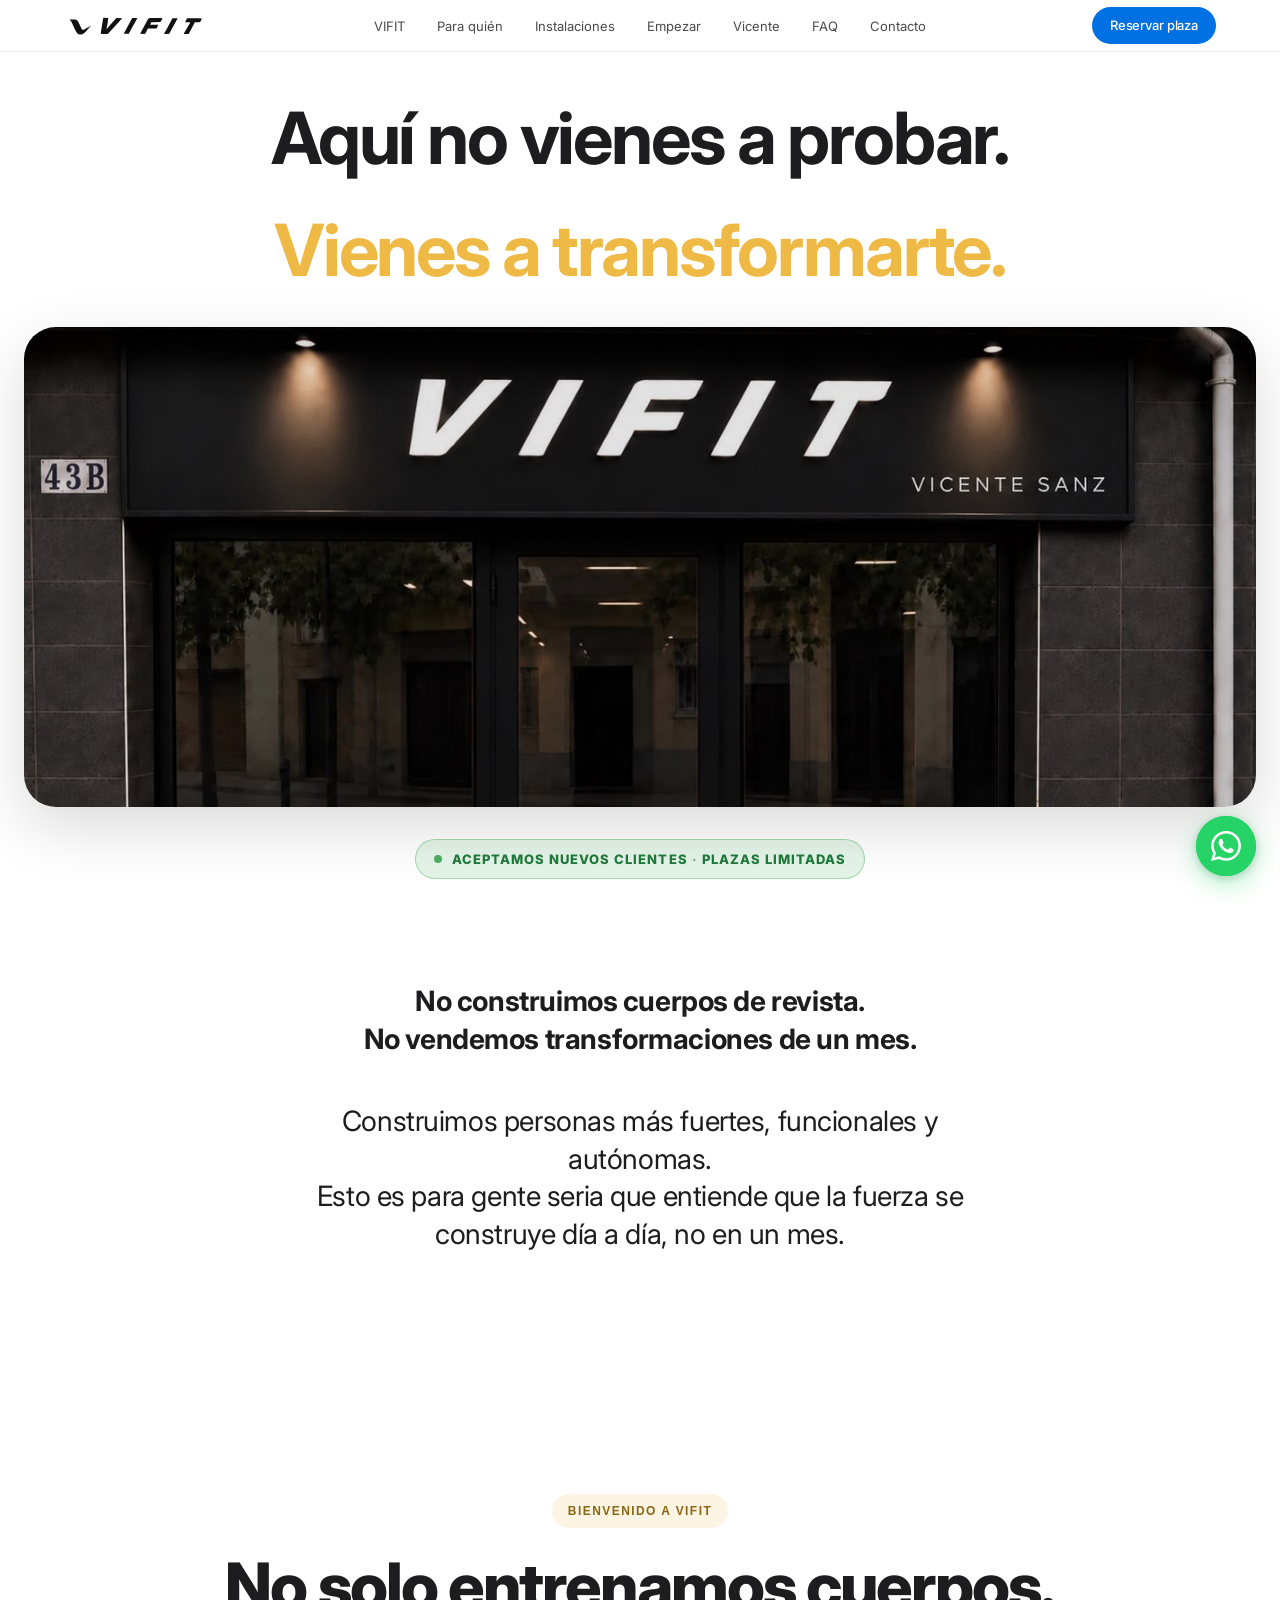
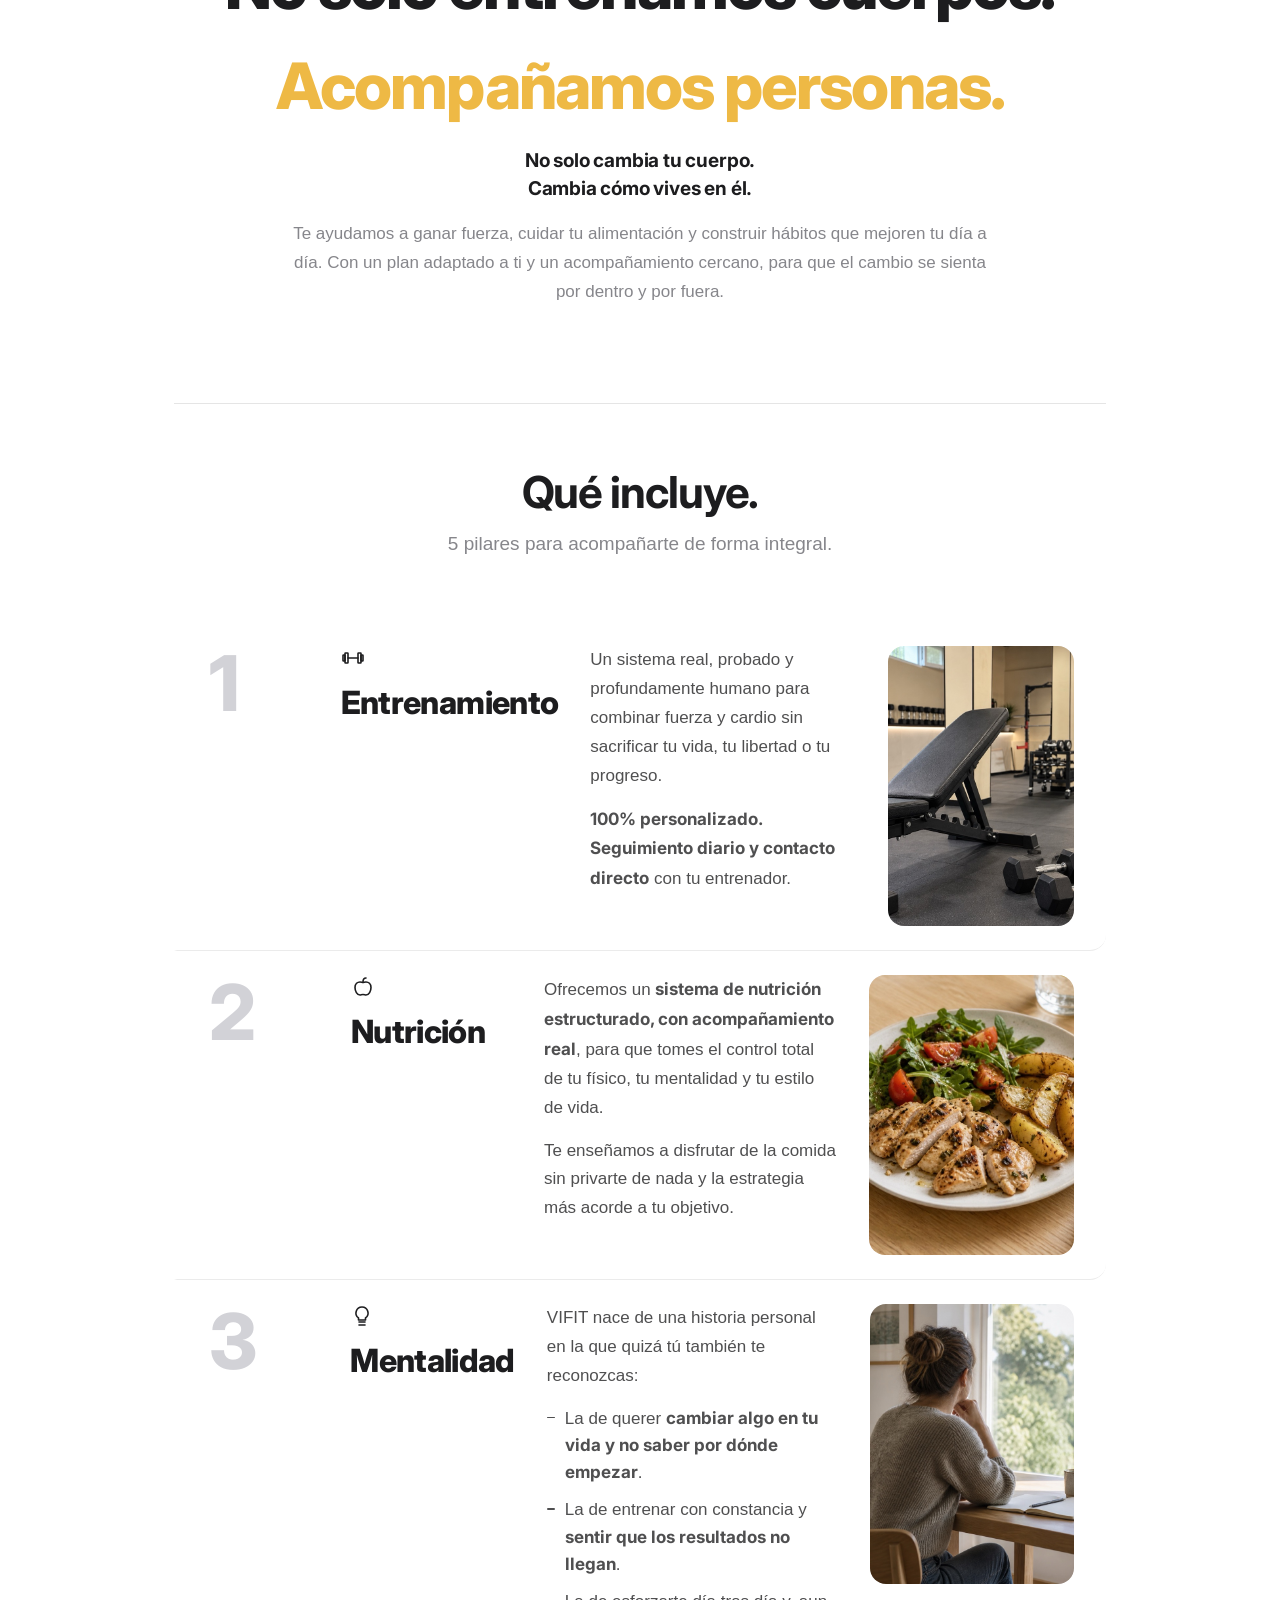
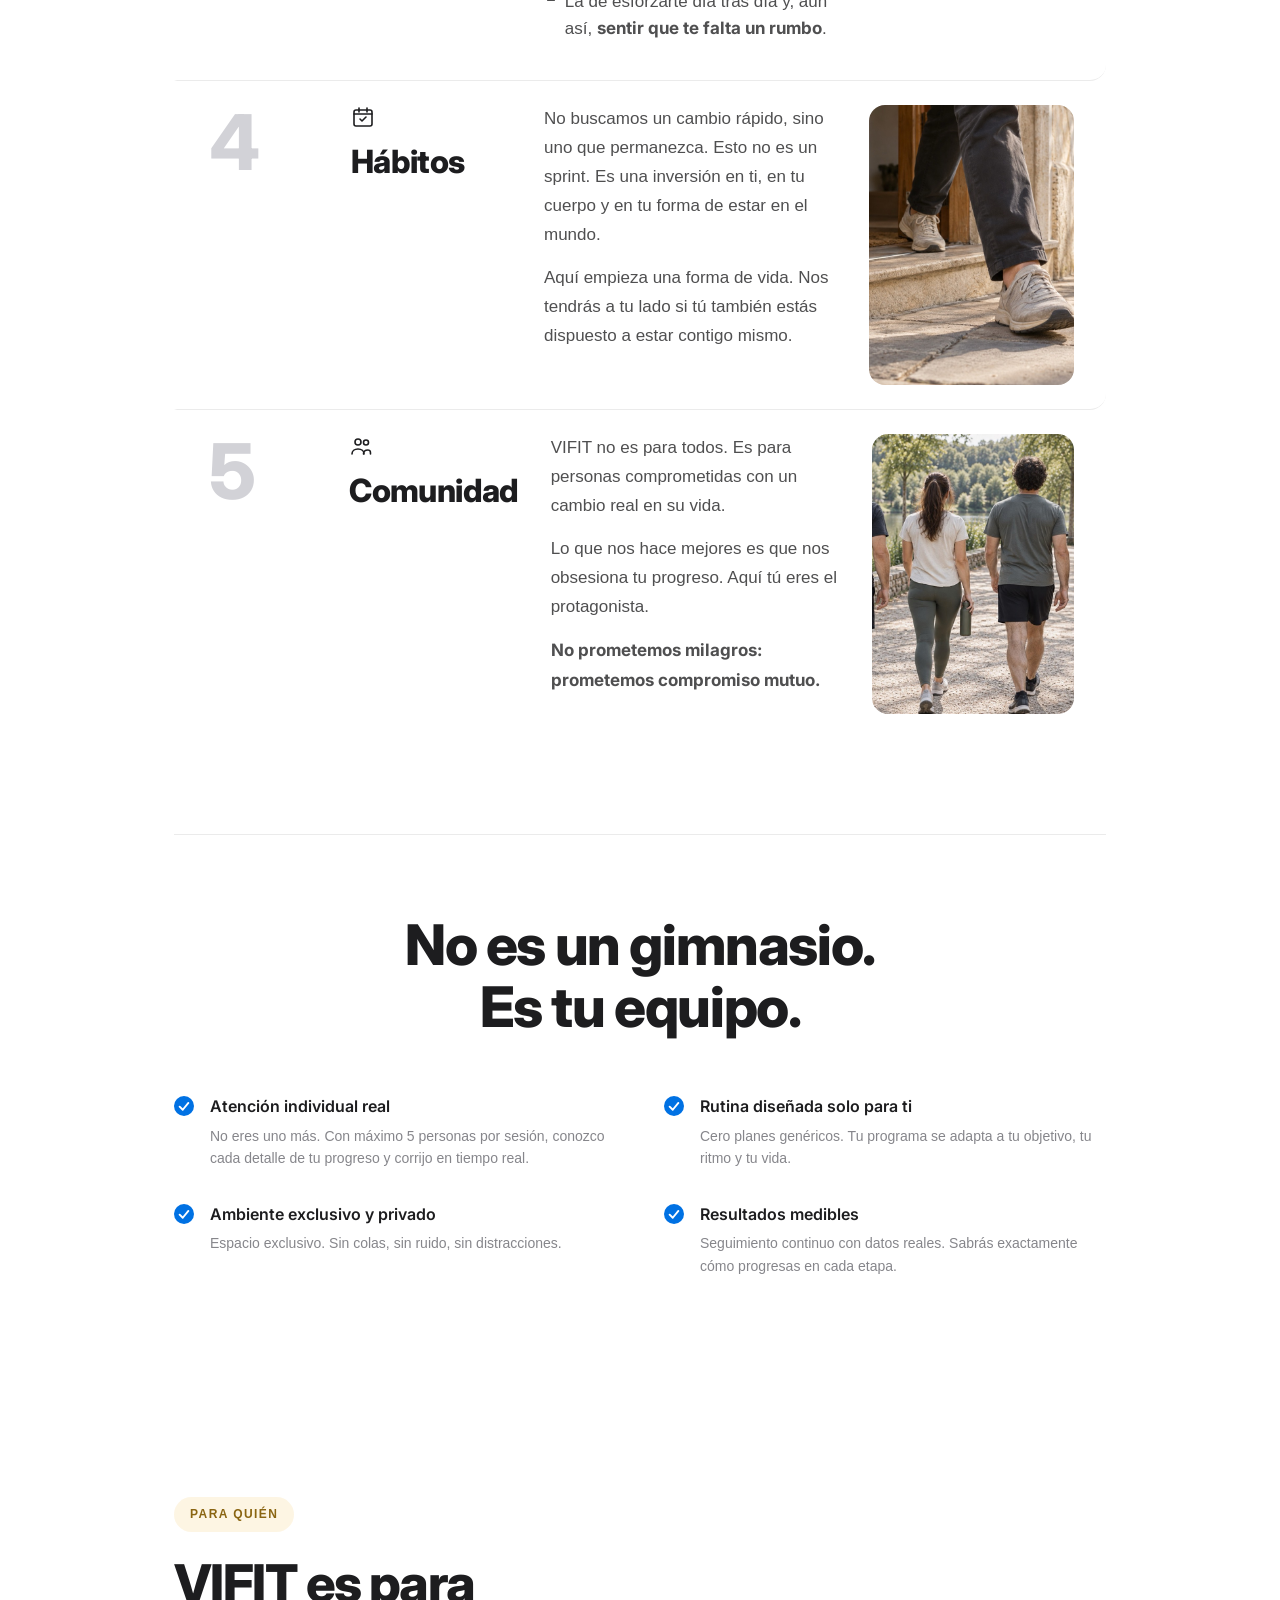
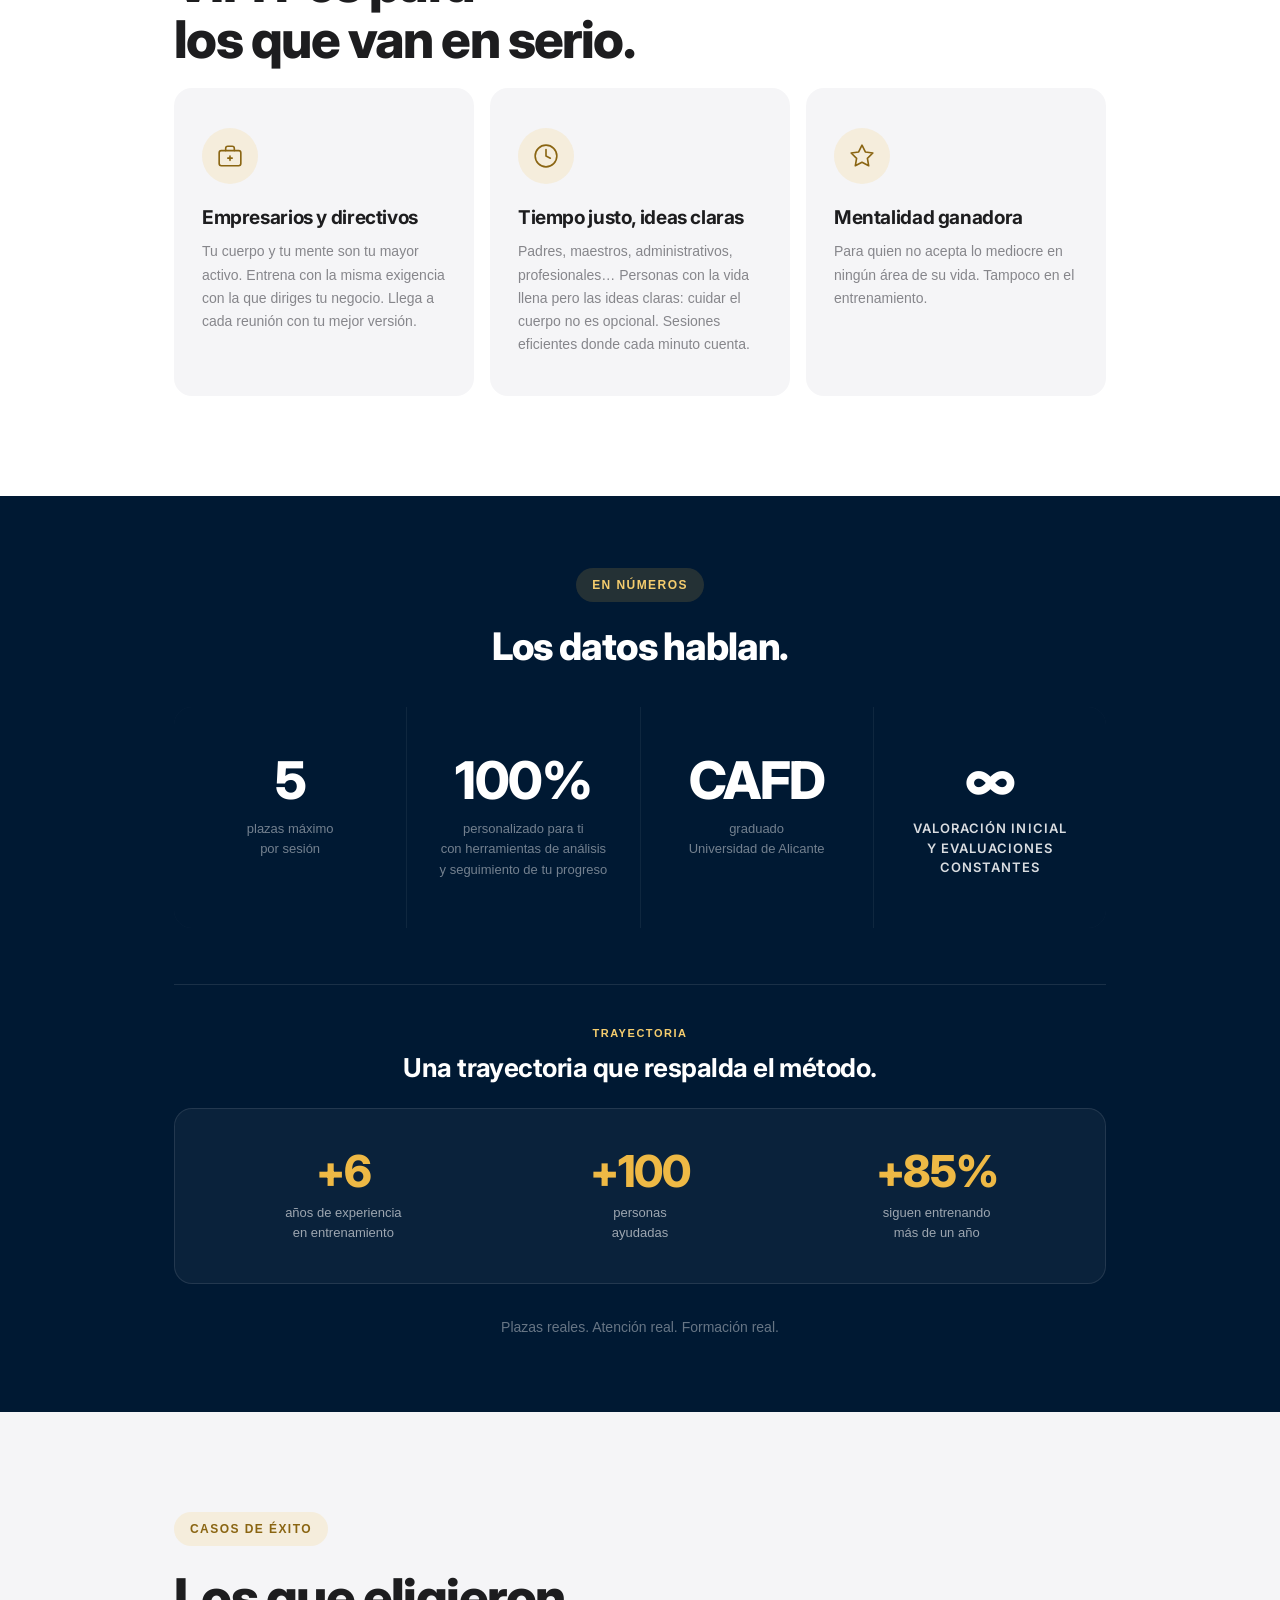
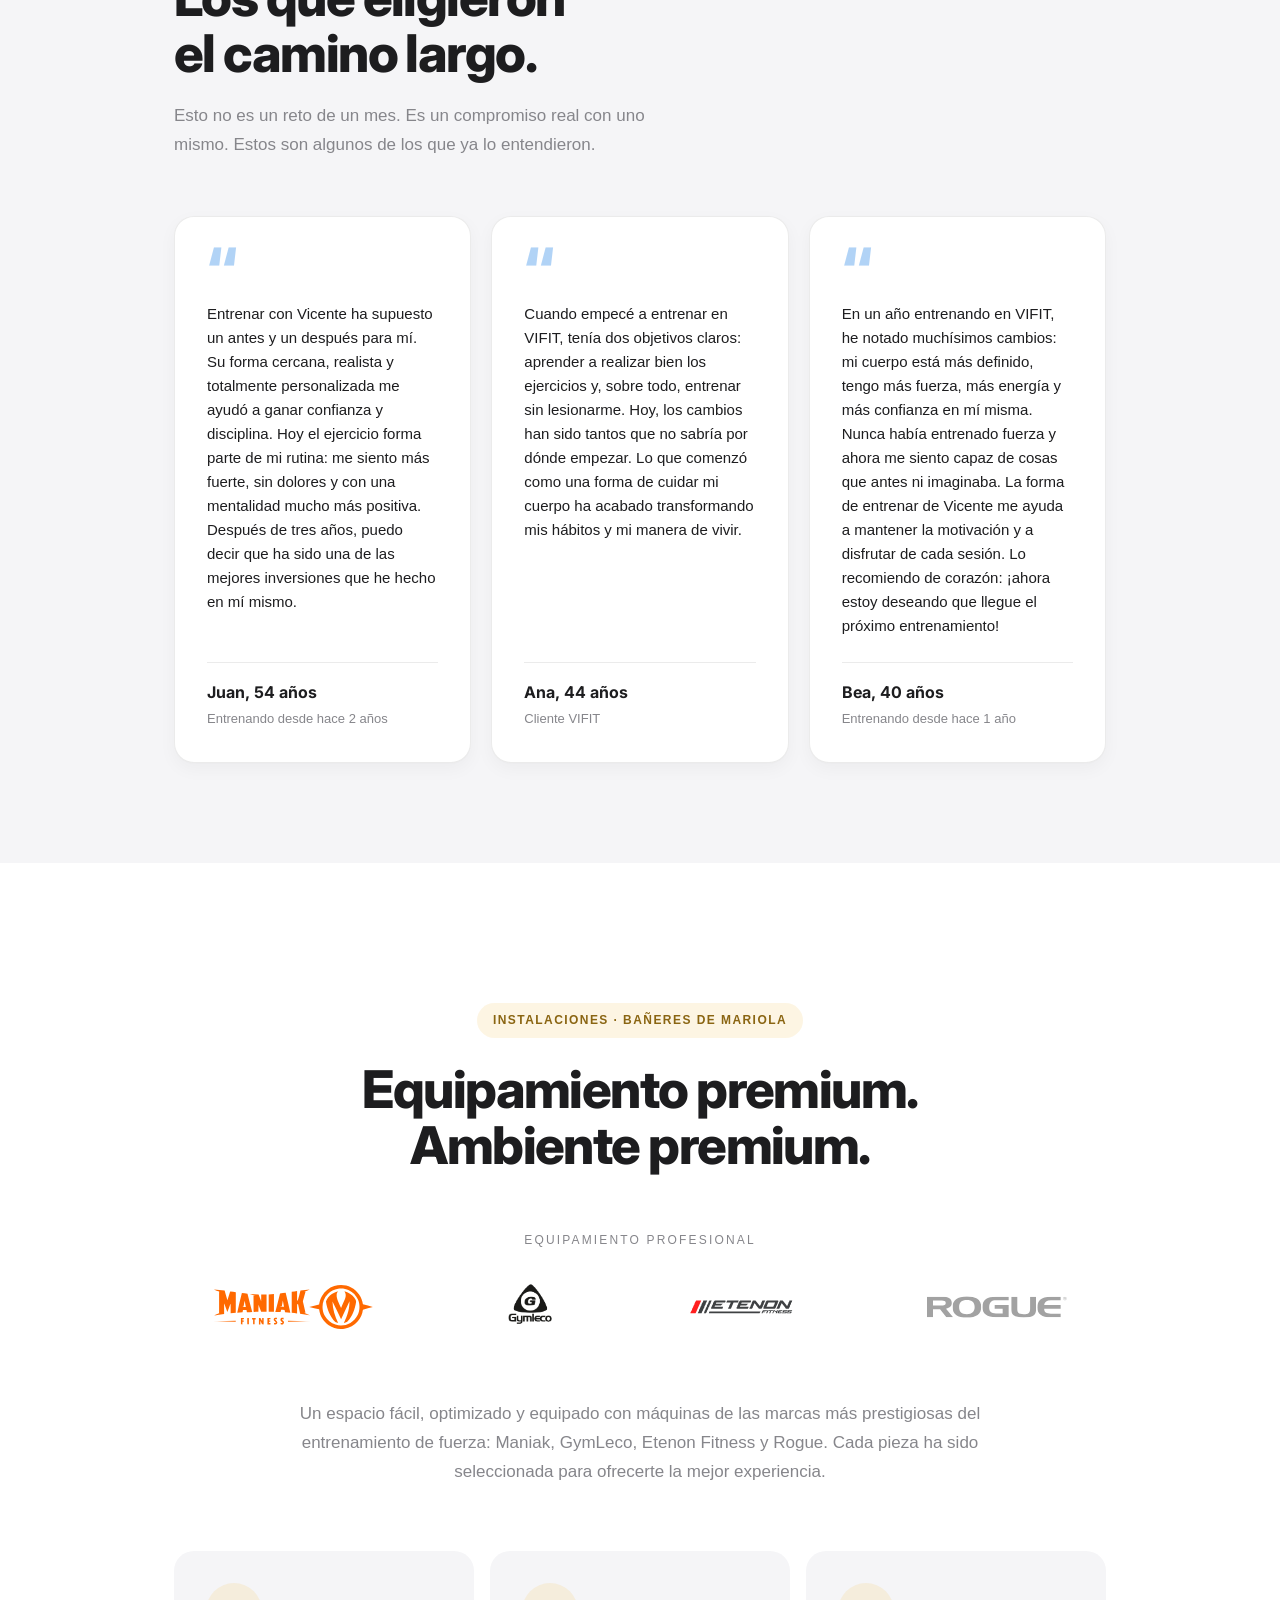
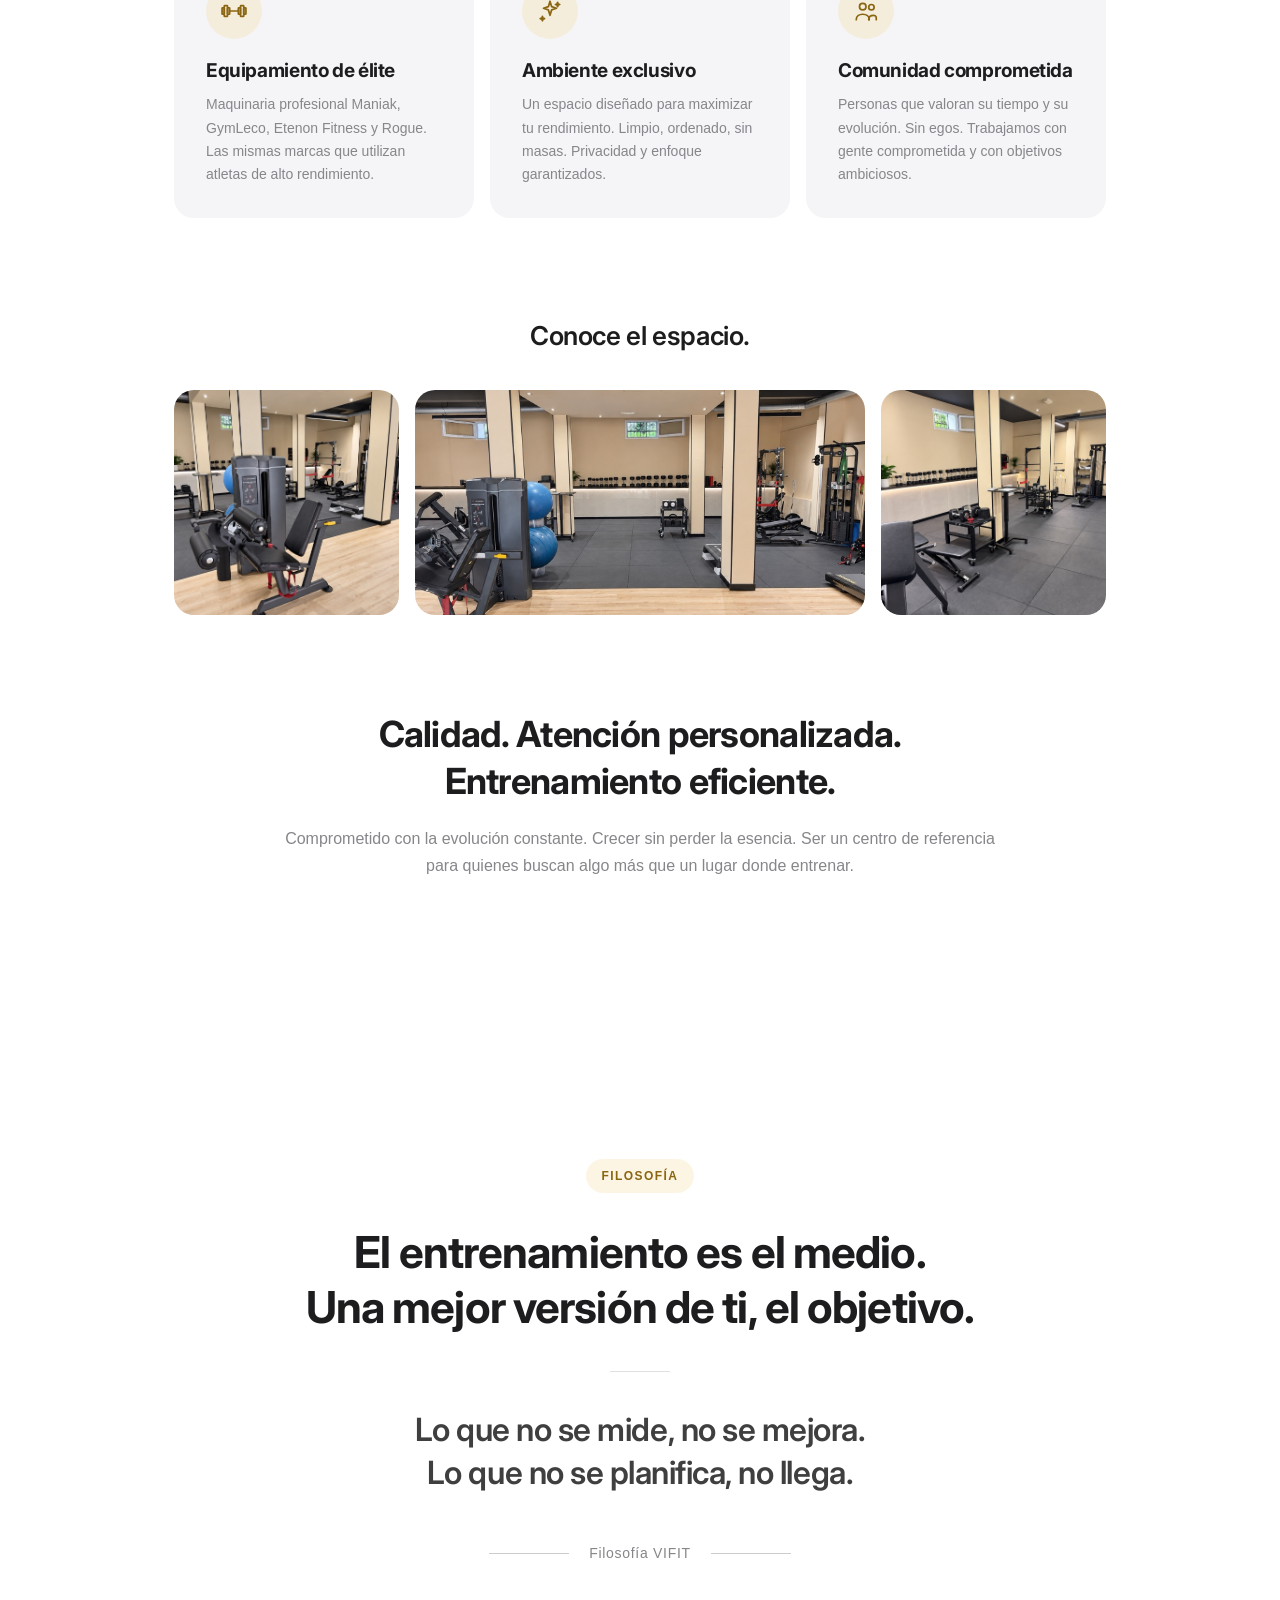
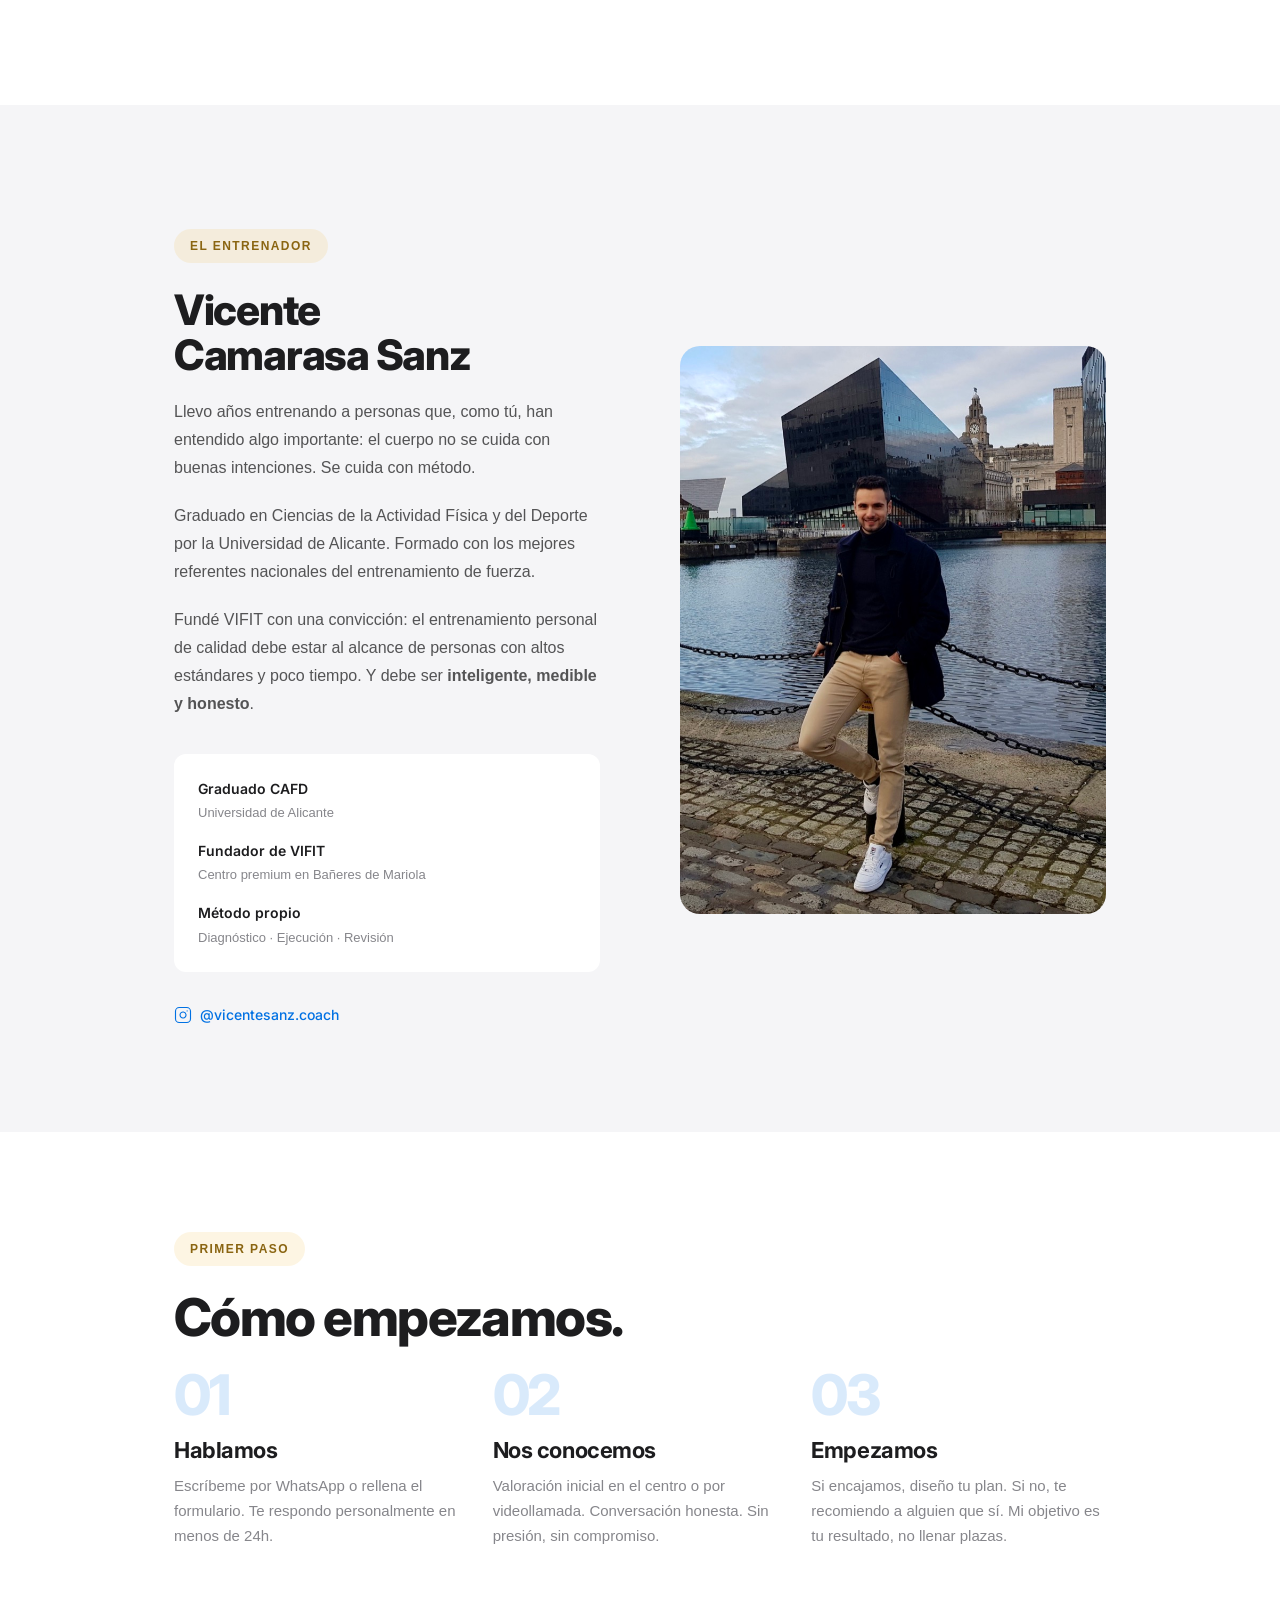
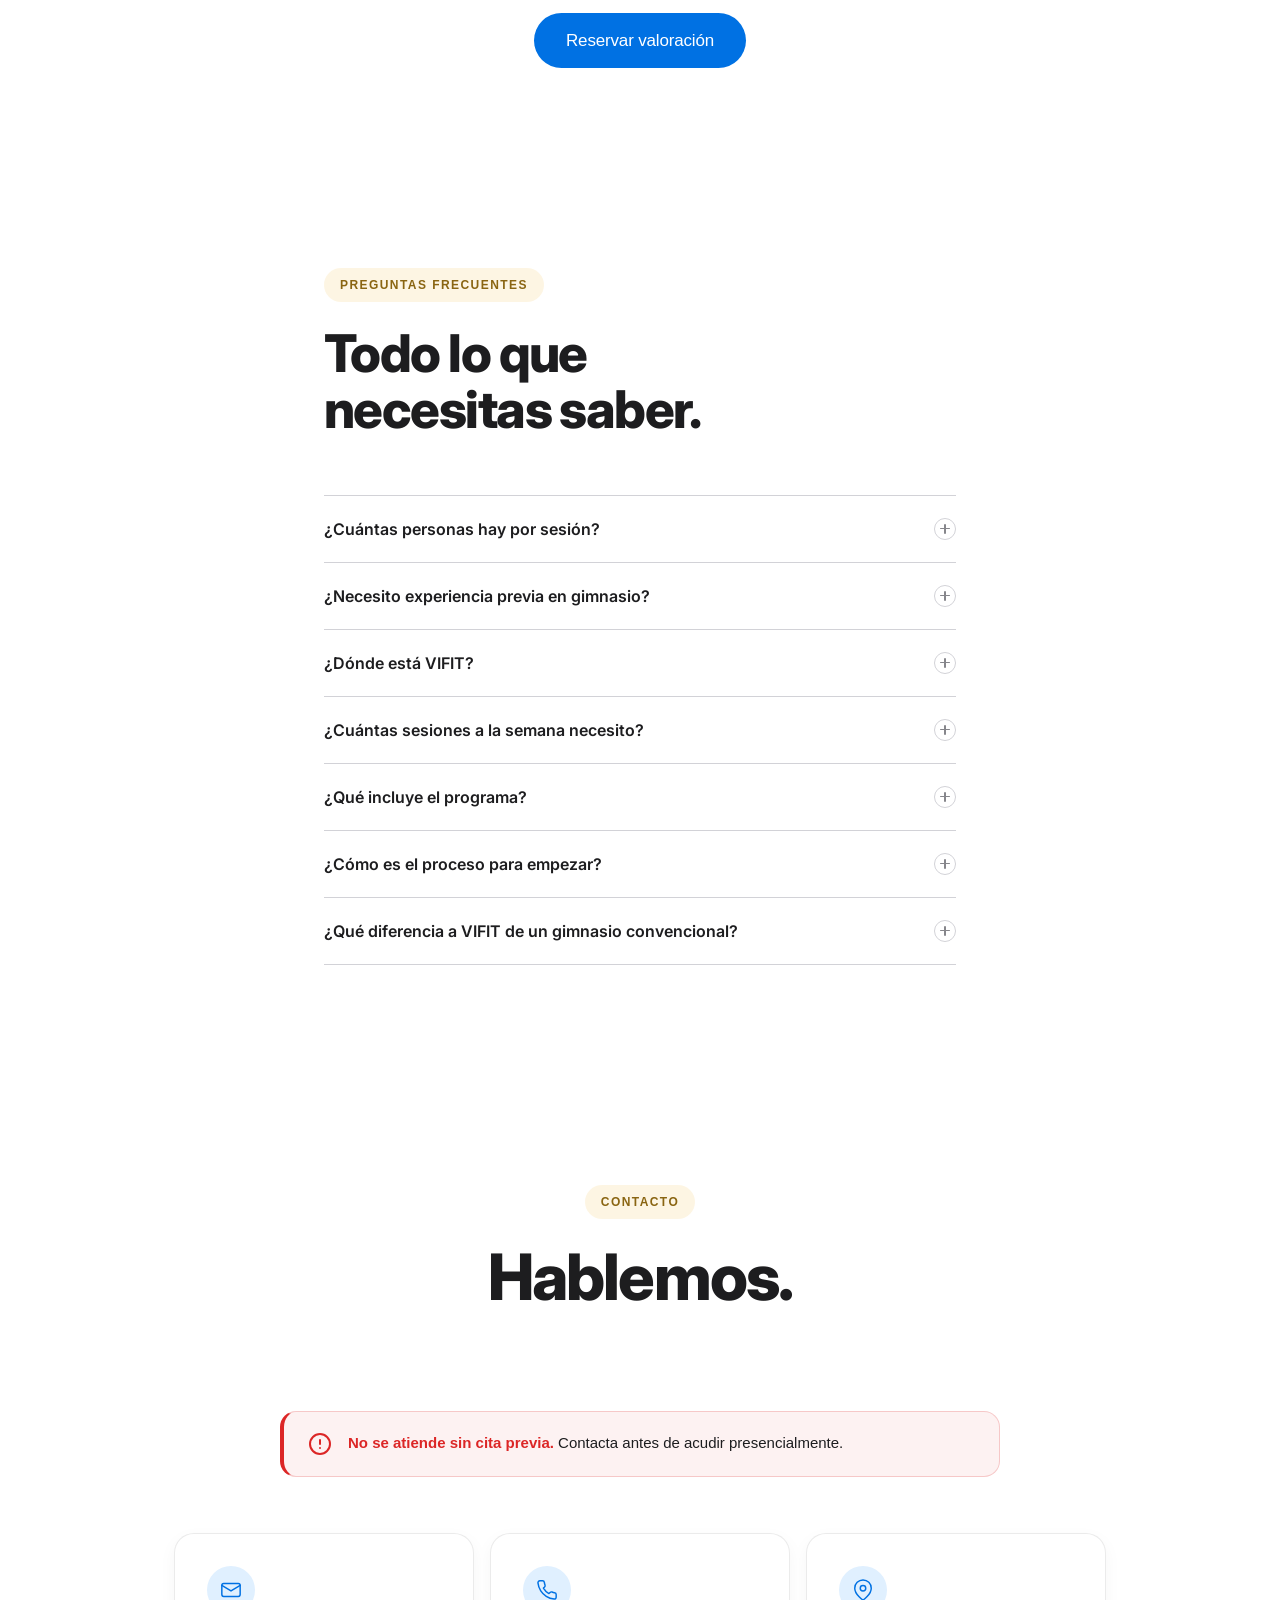
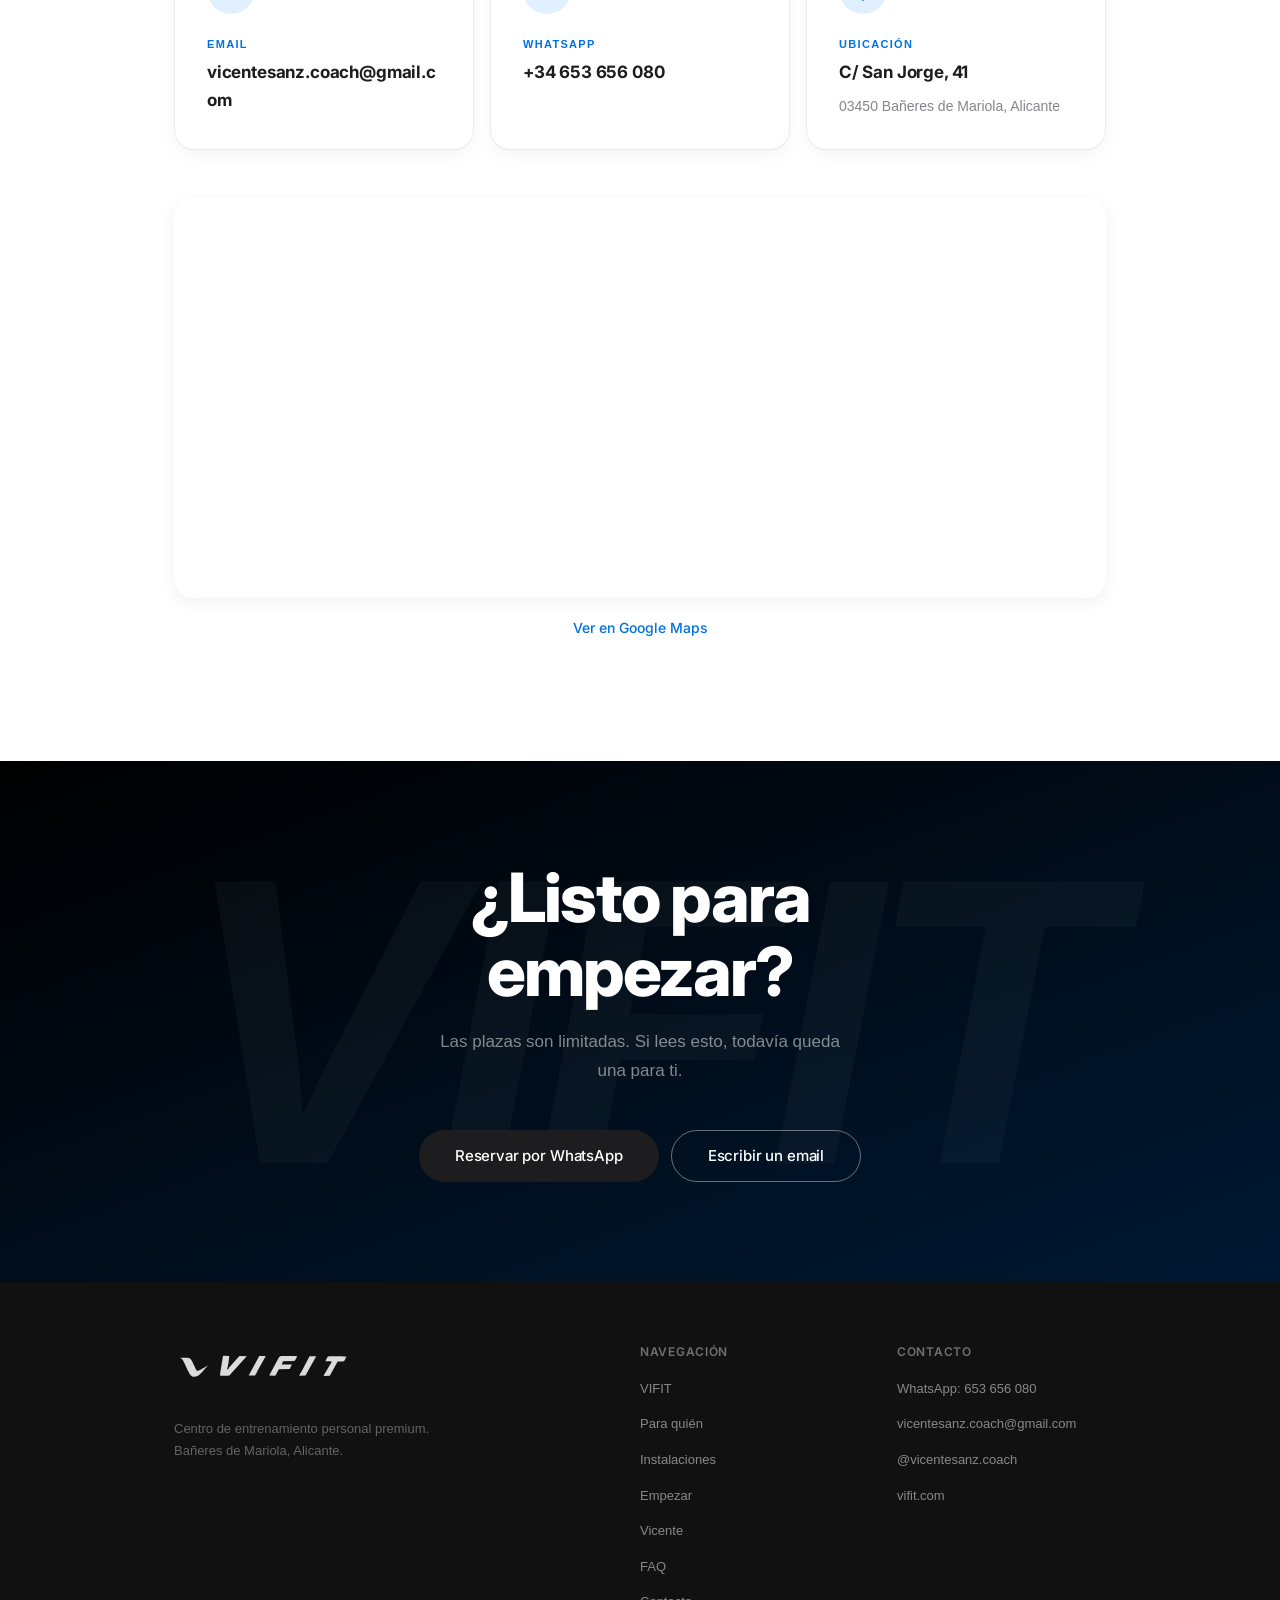
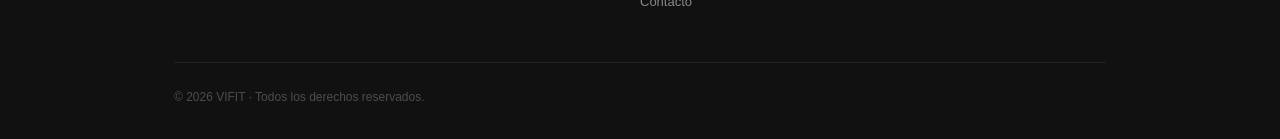
==== commit fb477913: "Update: textos varios (clientes, título método, testimonios, mentalidad, comunidad) + nuevo logo int" ====
--- a/index.html
+++ b/index.html
@@ -3,8 +3,32 @@
 <head>
   <meta charset="UTF-8">
   <meta name="viewport" content="width=device-width, initial-scale=1.0">
+  <link rel="icon" type="image/x-icon" href="/favicon.ico">
+  <link rel="icon" type="image/png" sizes="32x32" href="/favicon-32x32.png">
+  <link rel="icon" type="image/png" sizes="192x192" href="/favicon-192x192.png">
+  <link rel="apple-touch-icon" sizes="180x180" href="/apple-touch-icon.png">
+  <meta name="theme-color" content="#001933">
   <title>VIFIT — Entrenamiento Personal Premium · Bañeres de Mariola</title>
   <meta name="description" content="Centro de entrenamiento personal premium en Bañeres de Mariola. Máximo 5 personas por sesión, rutina 100% personalizada. Fundado por Vicente Camarasa, graduado CAFD.">
+
+  <!-- Open Graph / Facebook / WhatsApp -->
+  <meta property="og:type" content="website">
+  <meta property="og:url" content="https://vifit.vicentesanzcoach.com">
+  <meta property="og:title" content="VIFIT — Entrenamiento Personal Premium en Bañeres de Mariola">
+  <meta property="og:description" content="Aquí no vienes a probar. Vienes a transformarte. Centro premium con máximo 5 personas por sesión. Entrenamiento, nutrición, mentalidad, hábitos y comunidad.">
+  <meta property="og:image" content="https://vifit.vicentesanzcoach.com/img/espacio-2.jpg">
+  <meta property="og:image:width" content="1280">
+  <meta property="og:image:height" content="960">
+  <meta property="og:locale" content="es_ES">
+  <meta property="og:site_name" content="VIFIT">
+
+  <!-- Twitter Card -->
+  <meta name="twitter:card" content="summary_large_image">
+  <meta name="twitter:url" content="https://vifit.vicentesanzcoach.com">
+  <meta name="twitter:title" content="VIFIT — Entrenamiento Personal Premium">
+  <meta name="twitter:description" content="Aquí no vienes a probar. Vienes a transformarte. Centro premium en Bañeres de Mariola.">
+  <meta name="twitter:image" content="https://vifit.vicentesanzcoach.com/img/espacio-2.jpg">
+
   <link rel="preconnect" href="https://fonts.googleapis.com">
   <link rel="preconnect" href="https://fonts.gstatic.com" crossorigin>
   <link href="https://fonts.googleapis.com/css2?family=Inter:wght@400;500;600;700;800&family=Roboto:wght@300;400&display=swap" rel="stylesheet">
@@ -18,8 +42,7 @@
   <nav class="nav" id="nav">
     <div class="nav__inner">
       <a href="#hero" class="nav__logo" aria-label="VIFIT — Inicio">
-        <img src="img/logo-isotipo.svg" alt="" class="nav__logo-mark">
-        <span class="nav__logo-word">VIFIT</span>
+        <img src="img/vifit-rotulo-isotipo-negro.svg" alt="VIFIT" class="nav__logo-img">
       </a>
       <ul class="nav__menu" id="navMenu">
         <li><a href="#metodo" class="nav__link">VIFIT</a></li>
@@ -52,7 +75,7 @@
       <p class="hero__status">
         <a href="https://wa.me/34653656080?text=Hola%20Vicente%2C%20me%20interesa%20VIFIT" class="hero__badge status-badge" target="_blank" rel="noopener">
           <span class="status-dot" aria-hidden="true"></span>
-          <span class="status-text">Aceptamos nuevos atletas<span class="status-text__sep"> · </span><span class="status-text__sub">Plazas limitadas</span></span>
+          <span class="status-text">Aceptamos nuevos clientes<span class="status-text__sep"> · </span><span class="status-text__sub">Plazas limitadas</span></span>
         </a>
       </p>
     </div>
@@ -77,7 +100,7 @@
     <div class="container">
       <p class="eyebrow reveal">Bienvenido a VIFIT</p>
       <h2 class="metodo__title">
-        <span class="metodo__title-line1 reveal">No entrenamos cuerpos.</span>
+        <span class="metodo__title-line1 reveal">No solo entrenamos cuerpos.</span>
         <span class="metodo__title-line2 reveal">Acompañamos personas.</span>
       </h2>
       <p class="metodo__lead reveal">No solo cambia tu cuerpo.<br>Cambia cómo vives en él.</p>
@@ -135,13 +158,12 @@
             <h3 class="metodo__pillar-name">Mentalidad</h3>
           </div>
           <div class="metodo__pillar-body">
-            <p>VIFIT nace de una historia personal que muchos comparten pero pocos se atreven a enfrentar:</p>
+            <p>VIFIT nace de una historia personal en la que quizá tú también te reconozcas:</p>
             <ul class="metodo__bullets">
-              <li>La del que <strong>quiere más de la vida, pero no sabe por dónde empezar</strong>.</li>
-              <li>La del que <strong>entrena sin fallar, pero no ve resultados</strong>.</li>
-              <li>La del que <strong>lucha, pero no encuentra el sentido</strong>.</li>
+              <li>La de querer <strong>cambiar algo en tu vida y no saber por dónde empezar</strong>.</li>
+              <li>La de entrenar con constancia y <strong>sentir que los resultados no llegan</strong>.</li>
+              <li>La de esforzarte día tras día y, aun así, <strong>sentir que te falta un rumbo</strong>.</li>
             </ul>
-            <p>Y ese sentido lo construimos juntos.</p>
           </div>
           <div class="metodo__pillar-media">
             <img src="img/pilar-3-mentalidad.jpg" alt="Persona reflexionando con un cuaderno junto a la ventana" loading="lazy">
@@ -292,7 +314,7 @@
       </div>
       <div class="stats__highlight reveal">
         <div class="stats__hl-item">
-          <span class="stats__hl-num">+10</span>
+          <span class="stats__hl-num">+6</span>
           <span class="stats__hl-label">años de experiencia<br>en entrenamiento</span>
         </div>
         <div class="stats__hl-item">
@@ -322,7 +344,7 @@
           <p class="casos__text">Entrenar con Vicente ha supuesto un antes y un después para mí. Su forma cercana, realista y totalmente personalizada me ayudó a ganar confianza y disciplina. Hoy el ejercicio forma parte de mi rutina: me siento más fuerte, sin dolores y con una mentalidad mucho más positiva. Después de tres años, puedo decir que ha sido una de las mejores inversiones que he hecho en mí mismo.</p>
           <hr class="casos__divider">
           <p class="casos__author">Juan, 54 años</p>
-          <p class="casos__since">Entrenando desde hace 3 años</p>
+          <p class="casos__since">Entrenando desde hace 2 años</p>
         </article>
         <article class="casos__card reveal">
           <span class="casos__quote" aria-hidden="true">&ldquo;</span>
@@ -382,7 +404,7 @@
             <svg viewBox="0 0 24 24" fill="none" stroke="currentColor" stroke-width="1.6" stroke-linecap="round" stroke-linejoin="round"><circle cx="9" cy="8" r="3"/><path d="M3 20c0-3 2.5-5 6-5s6 2 6 5"/><circle cx="17" cy="8.5" r="2.5"/><path d="M14.5 20c0-2.5 2-4 4.5-4s2.5 1.5 2.5 4"/></svg>
           </div>
           <h3 class="instalaciones__title">Comunidad comprometida</h3>
-          <p class="instalaciones__text">Personas que valoran su tiempo y su evolución. Sin egos. Solo trabajo bien hecho con quien va en serio.</p>
+          <p class="instalaciones__text">Personas que valoran su tiempo y su evolución. Sin egos. Trabajamos con gente comprometida y con objetivos ambiciosos.</p>
         </div>
       </div>
 
@@ -661,8 +683,7 @@
       <div class="footer__grid">
         <div class="footer__brand">
           <a href="#hero" class="footer__logo" aria-label="VIFIT — Inicio">
-            <img src="img/logo-isotipo.svg" alt="" class="footer__logo-mark">
-            <span class="footer__logo-word">VIFIT</span>
+            <img src="img/vifit-rotulo-isotipo-negro.svg" alt="VIFIT" class="footer__logo-img">
           </a>
           <p class="footer__tagline">Centro de entrenamiento personal premium.<br>Bañeres de Mariola, Alicante.</p>
         </div>
--- a/styles.css
+++ b/styles.css
@@ -224,20 +224,15 @@
   text-decoration: none;
 }
 
-.nav__logo-mark {
+.nav__logo-img {
+  height: 32px;
+  width: auto;
   display: block;
-  height: 28px;
-  width: auto;
-}
-
-.nav__logo-word {
-  font-family: Arial Black, 'Arial Narrow', Arial, sans-serif;
-  font-weight: 900;
-  font-style: italic;
-  font-size: 22px;
-  letter-spacing: 2px;
-  color: var(--black);
-  line-height: 1;
+  transition: opacity 0.3s ease;
+}
+
+.nav__logo:hover .nav__logo-img {
+  opacity: 0.8;
 }
 
 .nav__menu {
@@ -1633,22 +1628,14 @@
   text-decoration: none;
 }
 
-.footer__logo-mark {
+/* Footer oscuro (#111111): el logo negro se invierte a blanco */
+.footer__logo-img {
+  height: 40px;
+  width: auto;
   display: block;
-  height: 28px;
-  width: auto;
+  margin-bottom: 16px;
   filter: brightness(0) invert(1);
-  opacity: 0.5;
-}
-
-.footer__logo-word {
-  font-family: Arial Black, Arial, sans-serif;
-  font-weight: 900;
-  font-style: italic;
-  font-size: 22px;
-  letter-spacing: 2px;
-  color: rgba(255, 255, 255, 0.5);
-  line-height: 1;
+  opacity: 0.85;
 }
 
 .footer__tagline {
@@ -1980,8 +1967,7 @@
   .nav__menu li { flex-shrink: 0; }
   .nav__link  { font-size: 12px; white-space: nowrap; }
   .nav__cta   { padding: 7px 12px; font-size: 12px; }
-  .nav__logo-mark { height: 24px; }
-  .nav__logo-word { font-size: 18px; letter-spacing: 1.5px; }
+  .nav__logo-img { height: 28px; }
 }
 
 /* ════════════════════════════════════════════════════════════════
@@ -2008,8 +1994,7 @@
     font-size: 12px;
   }
 
-  .nav__logo-mark { height: 24px; }
-  .nav__logo-word { font-size: 18px; letter-spacing: 1.5px; }
+  .nav__logo-img { height: 26px; }
 
   /* Full-screen menu overlay */
   .nav__menu.is-open {
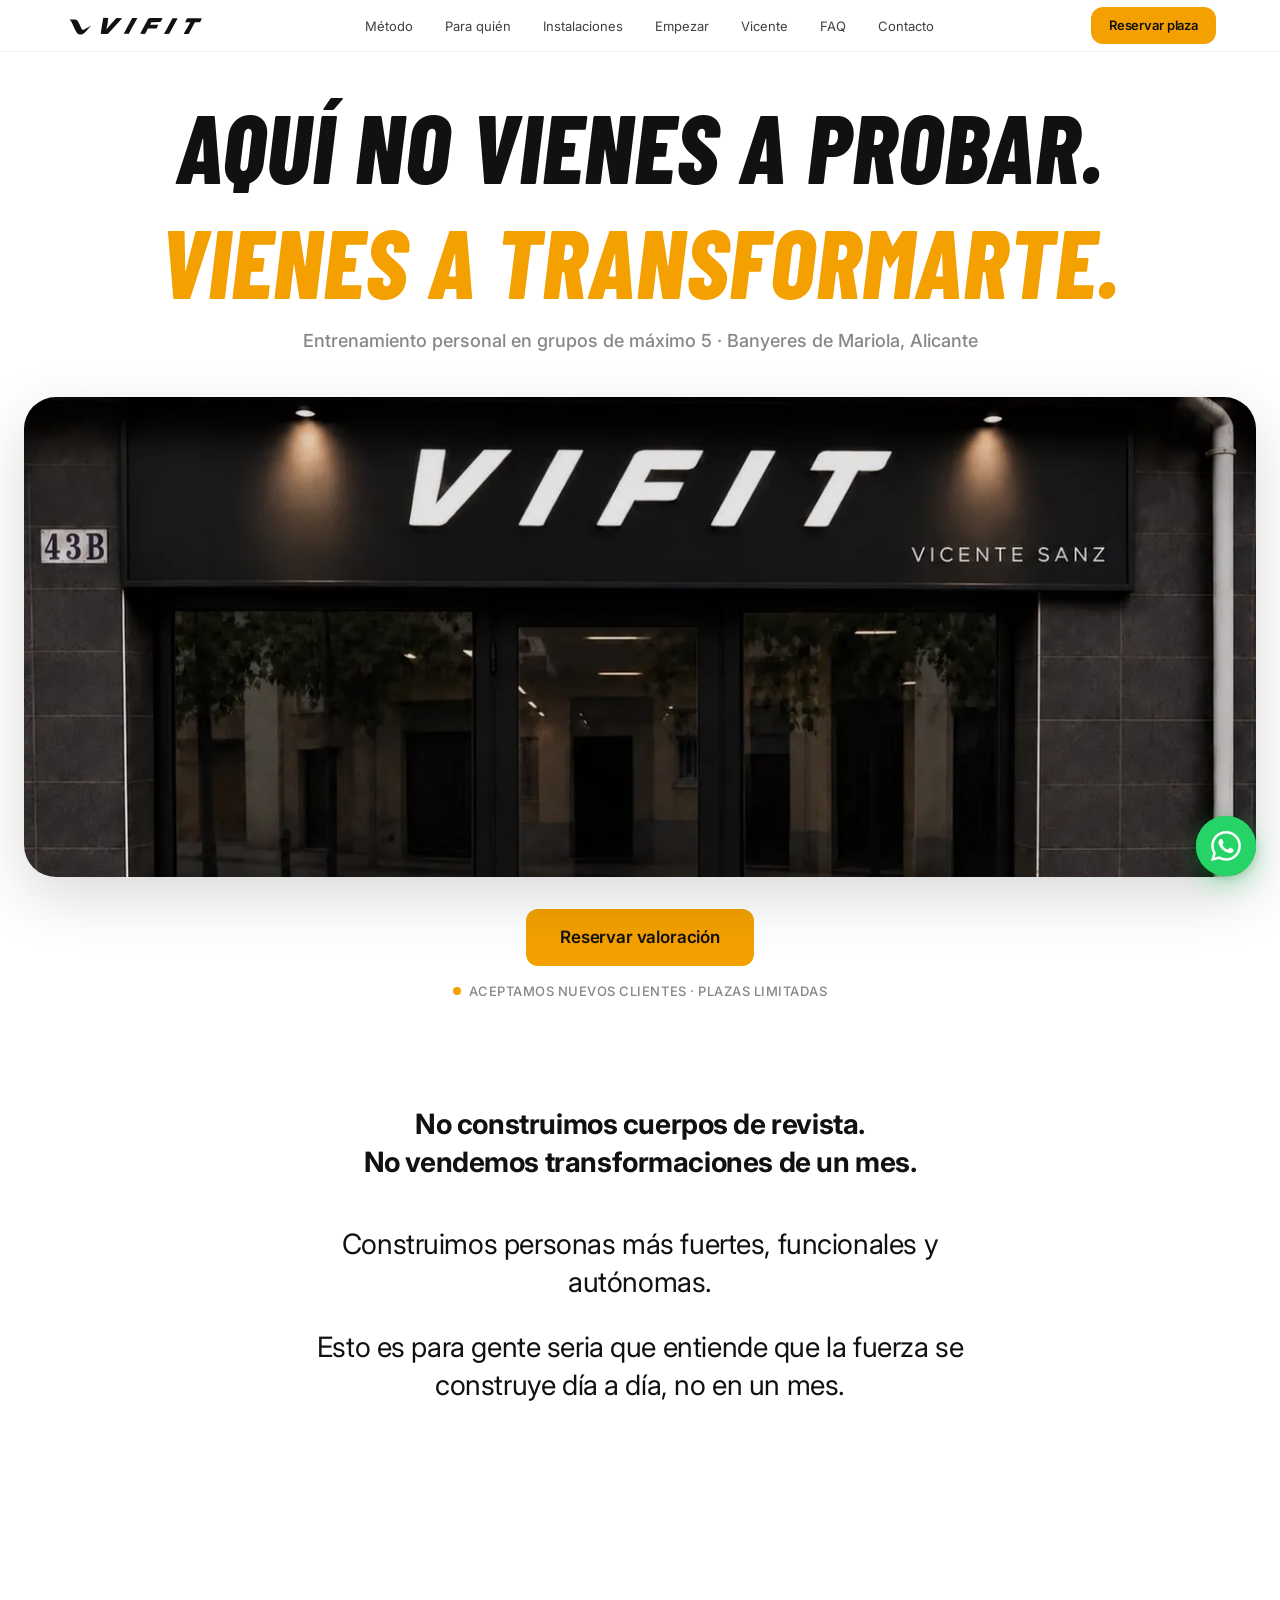
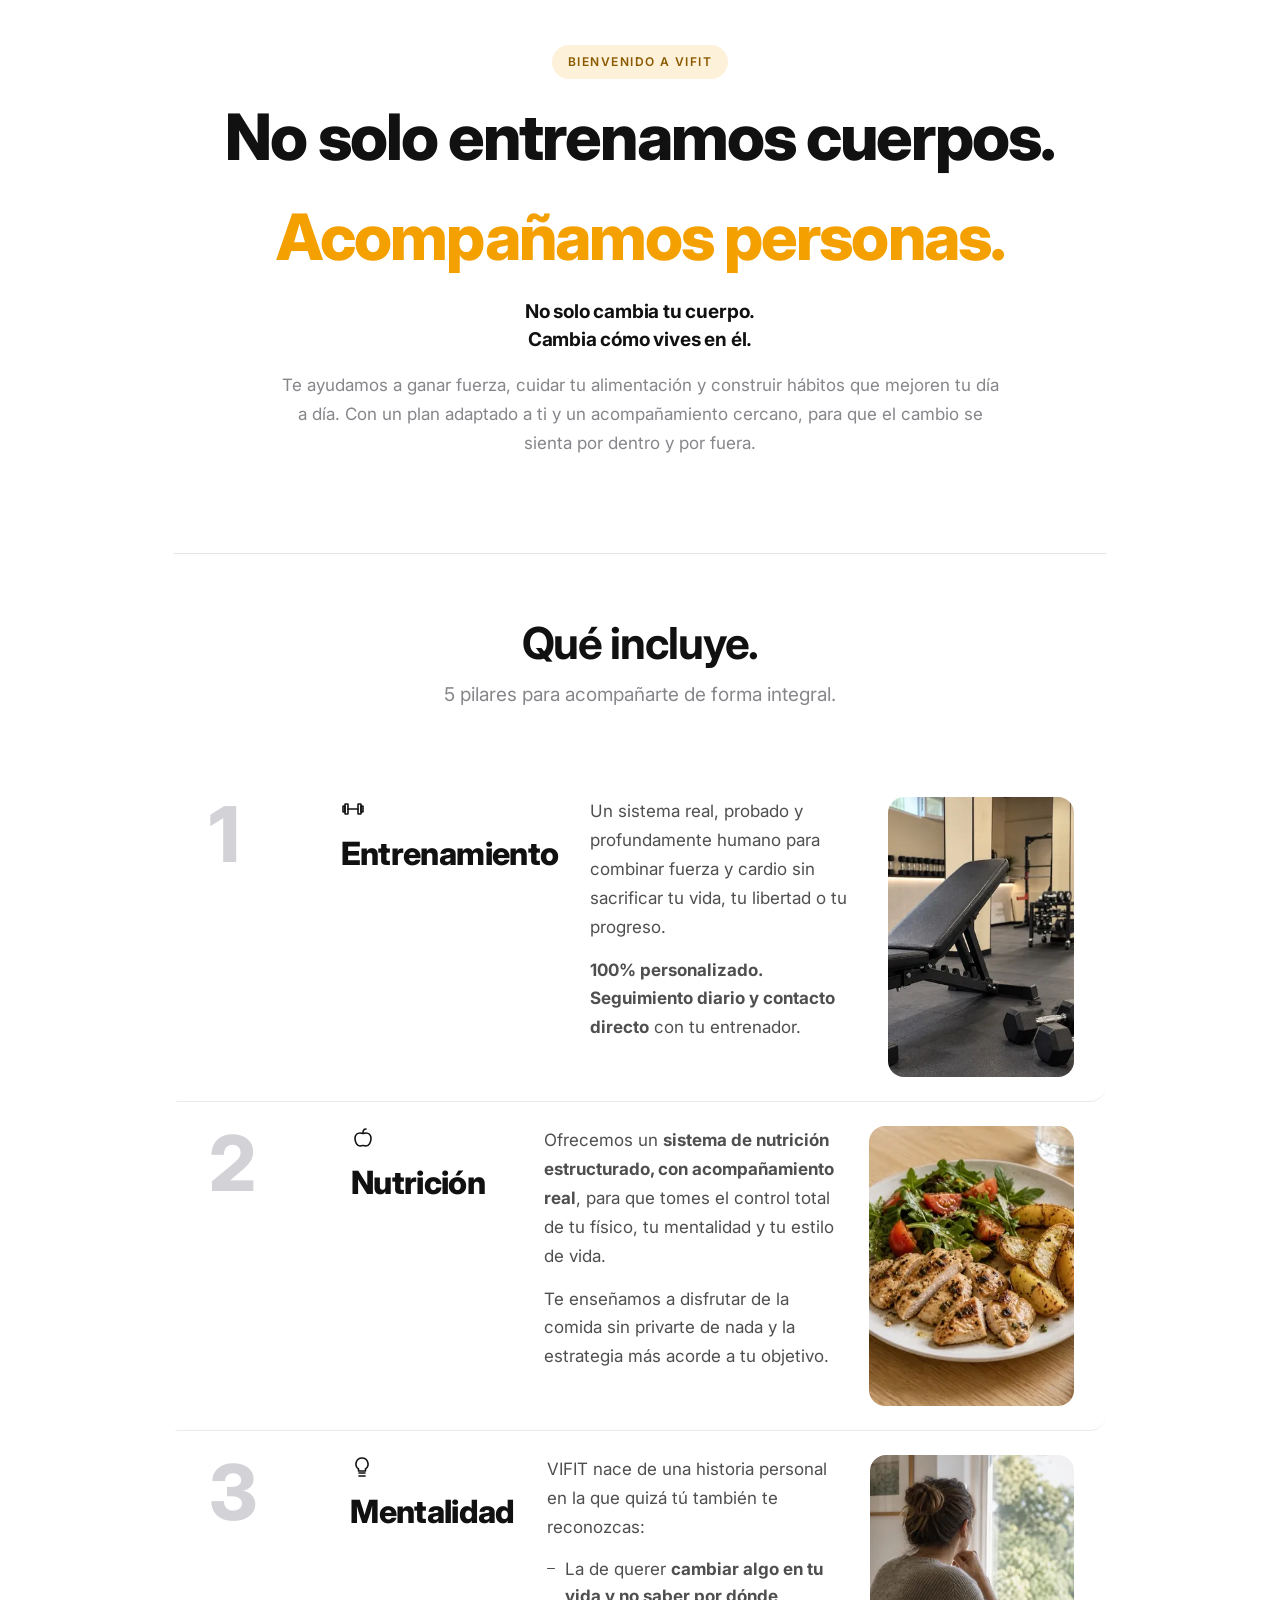
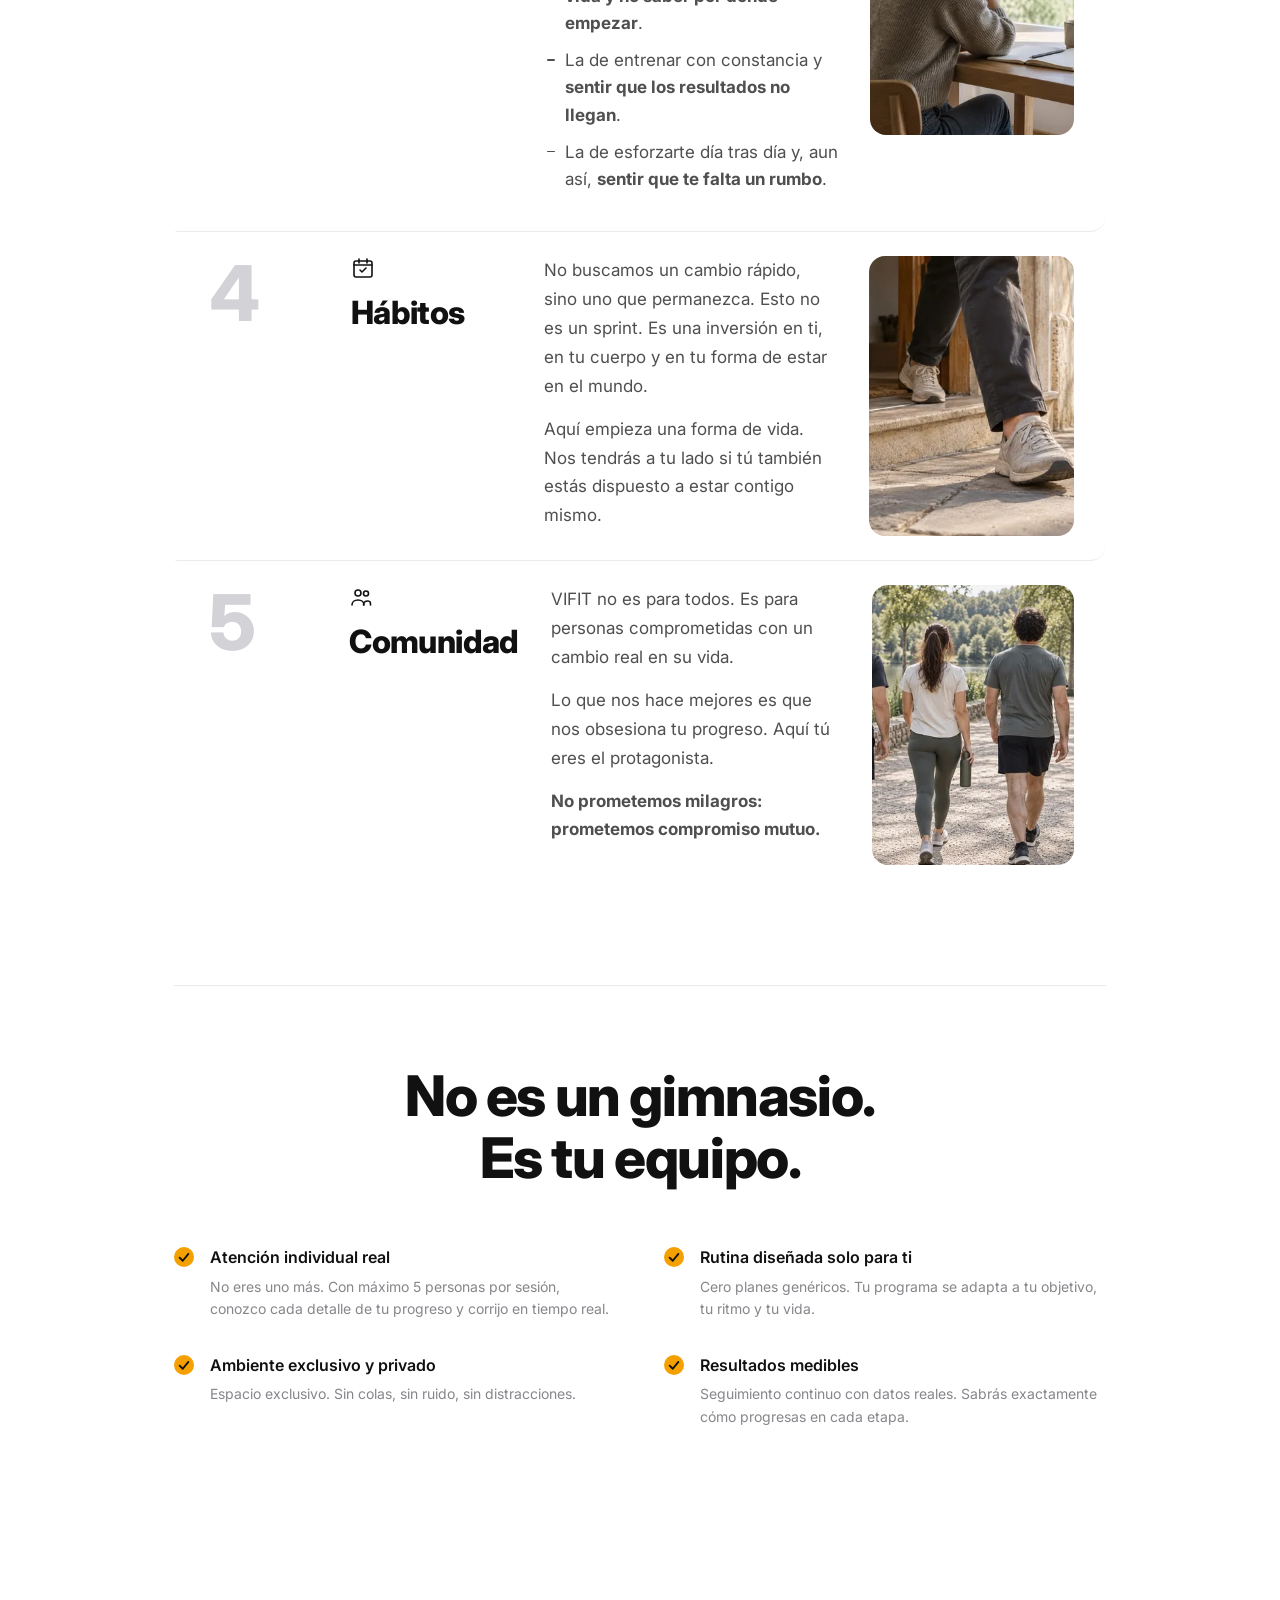
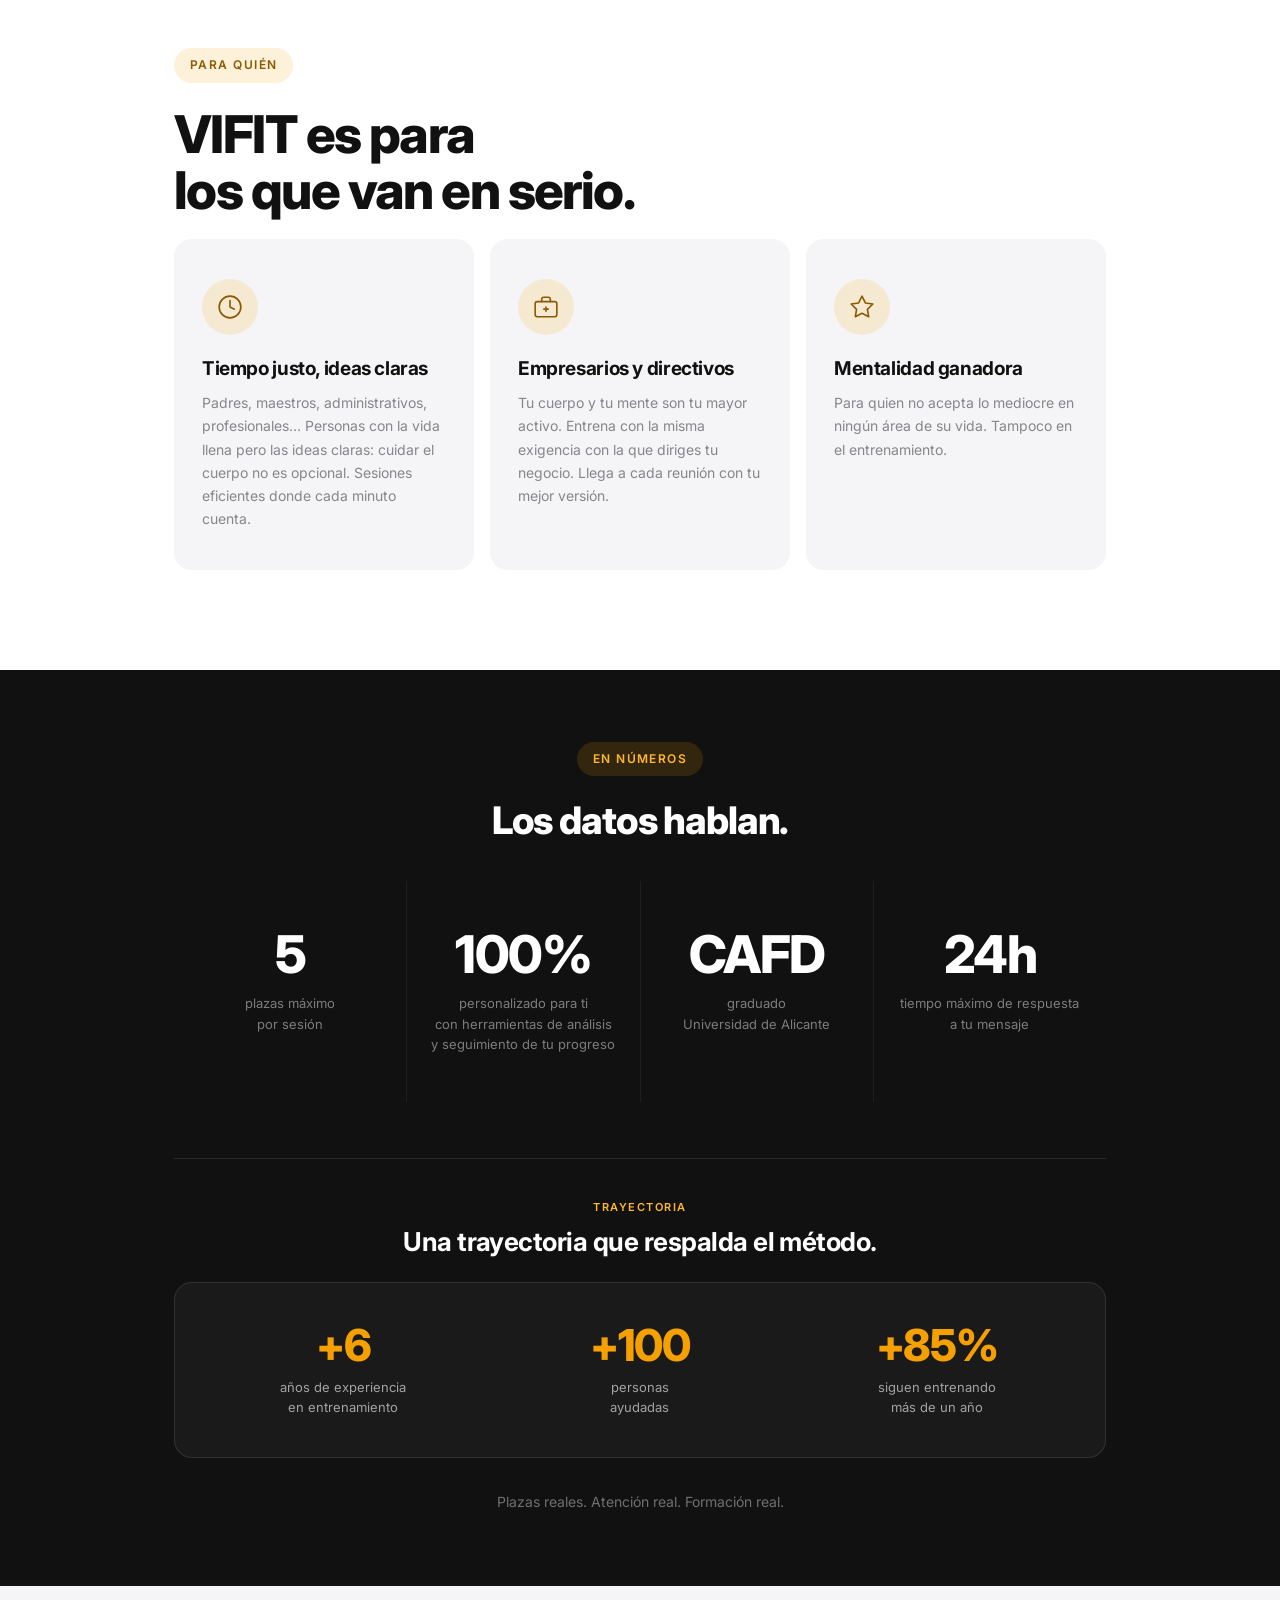
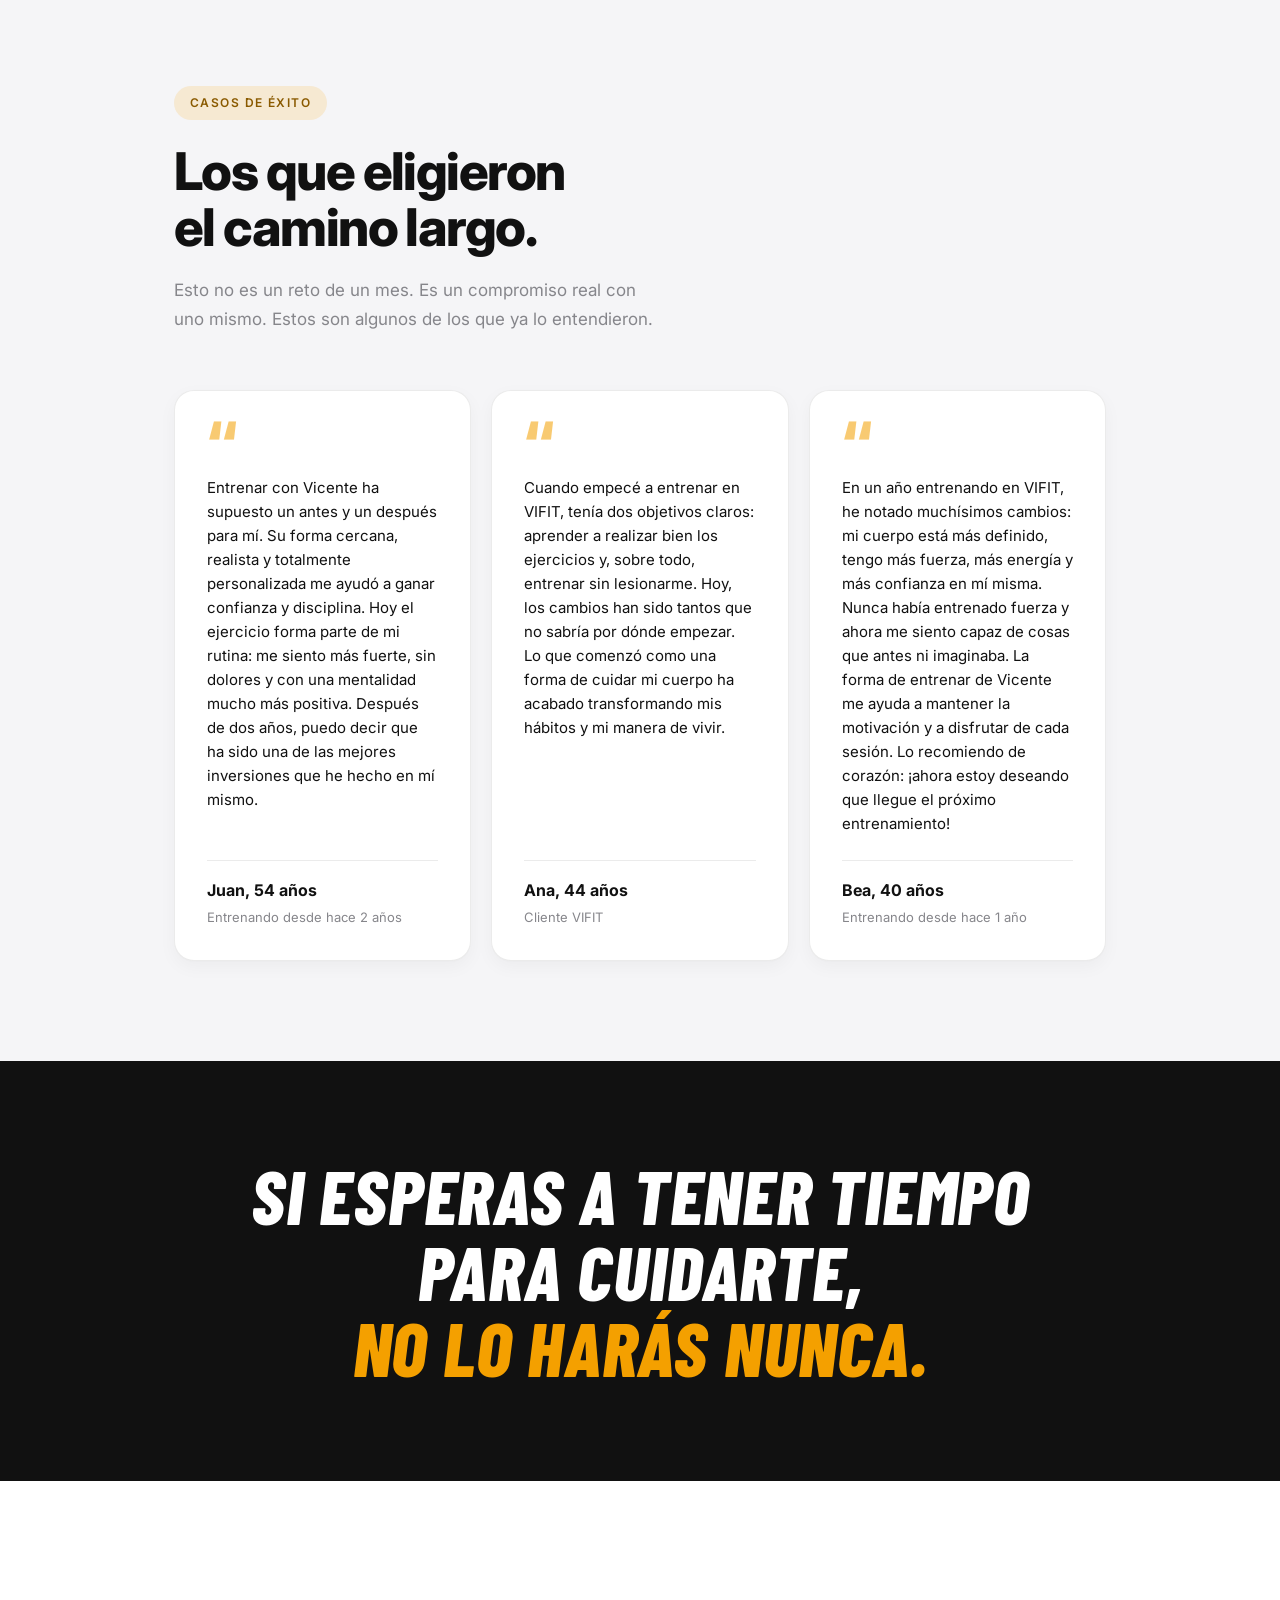
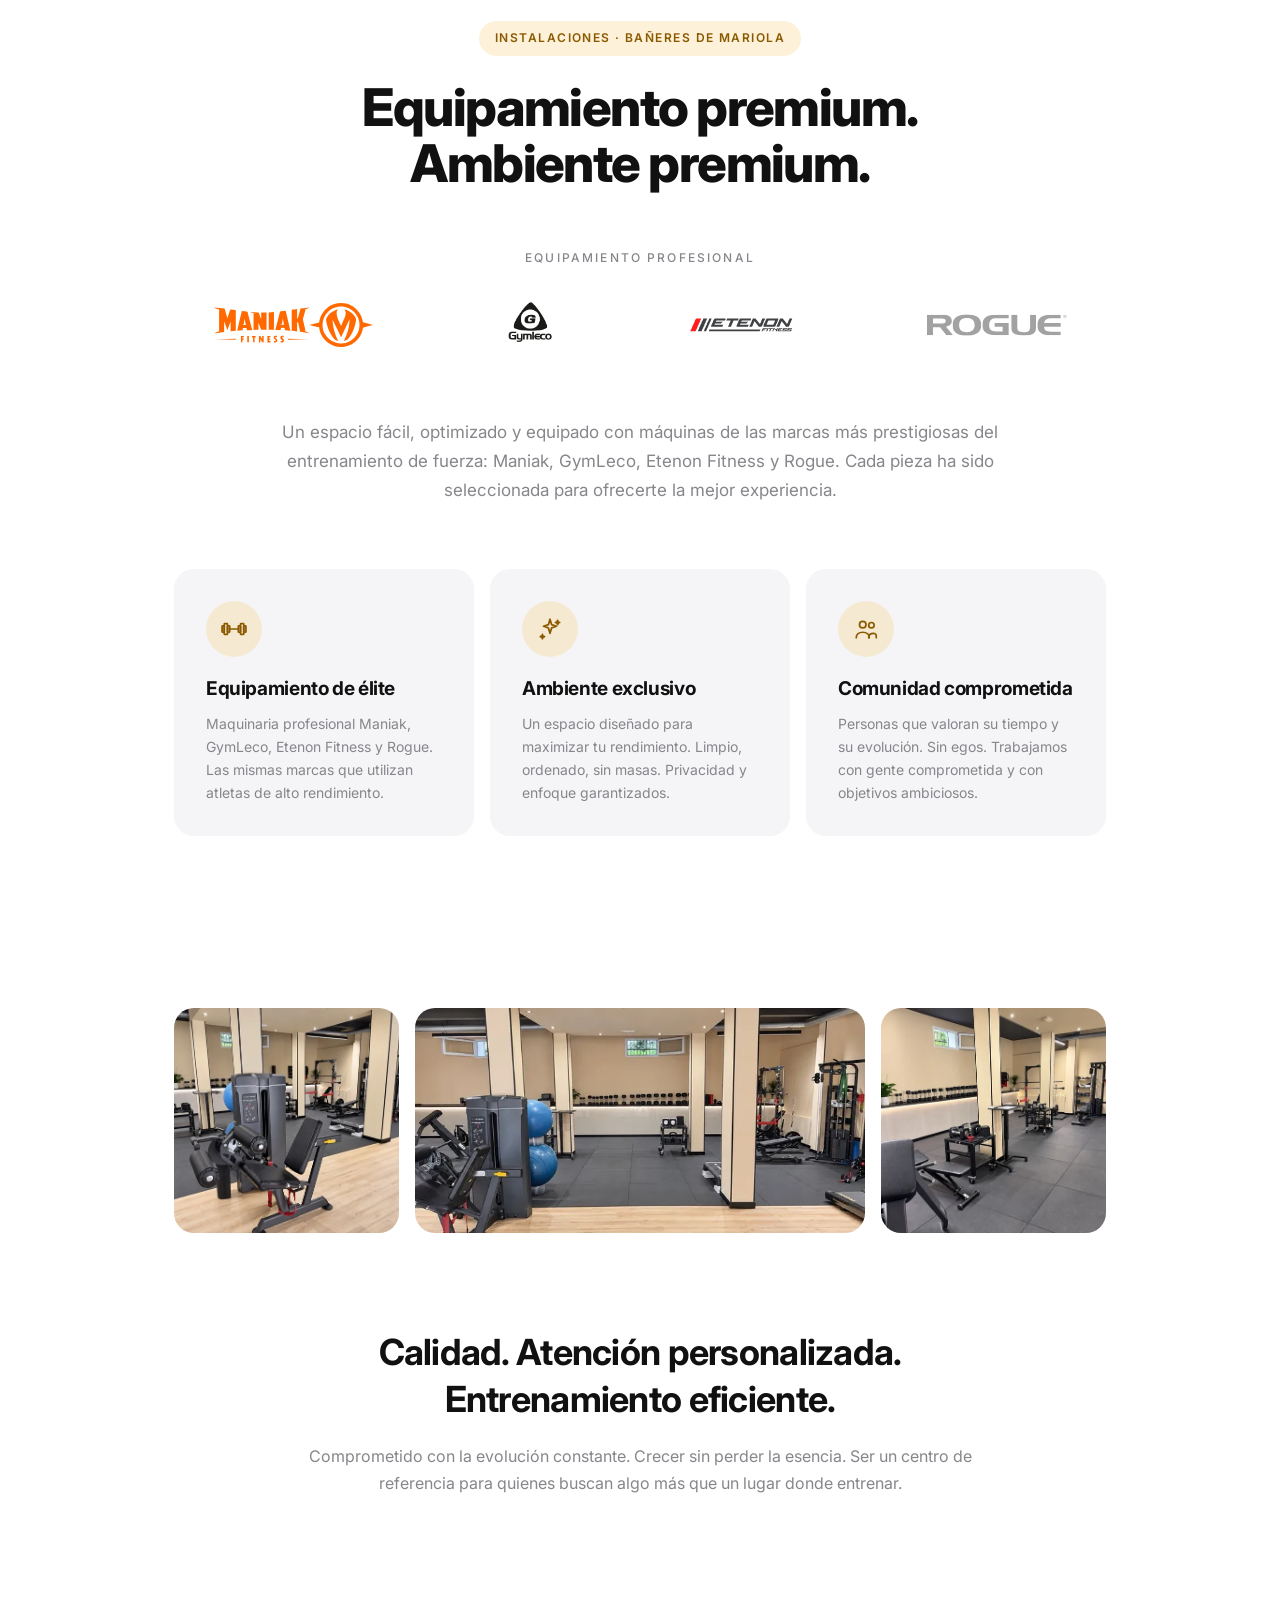
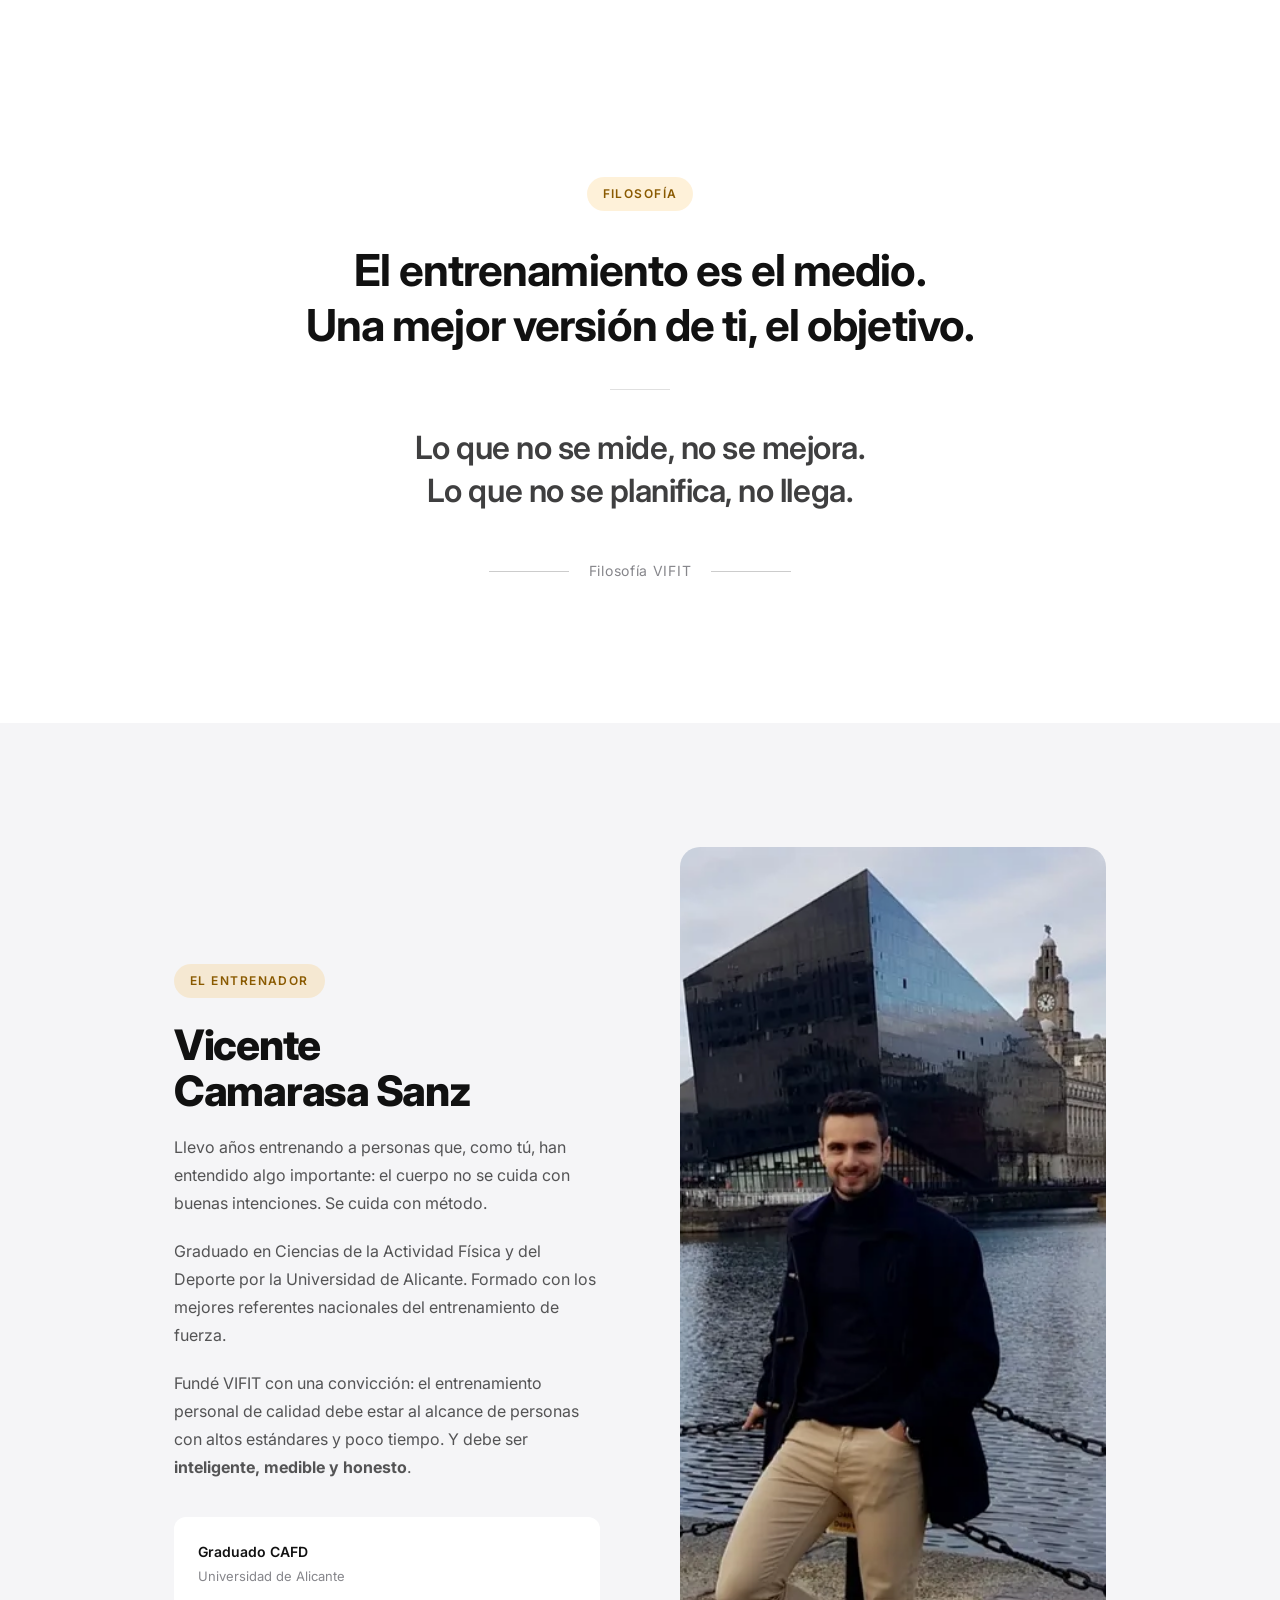
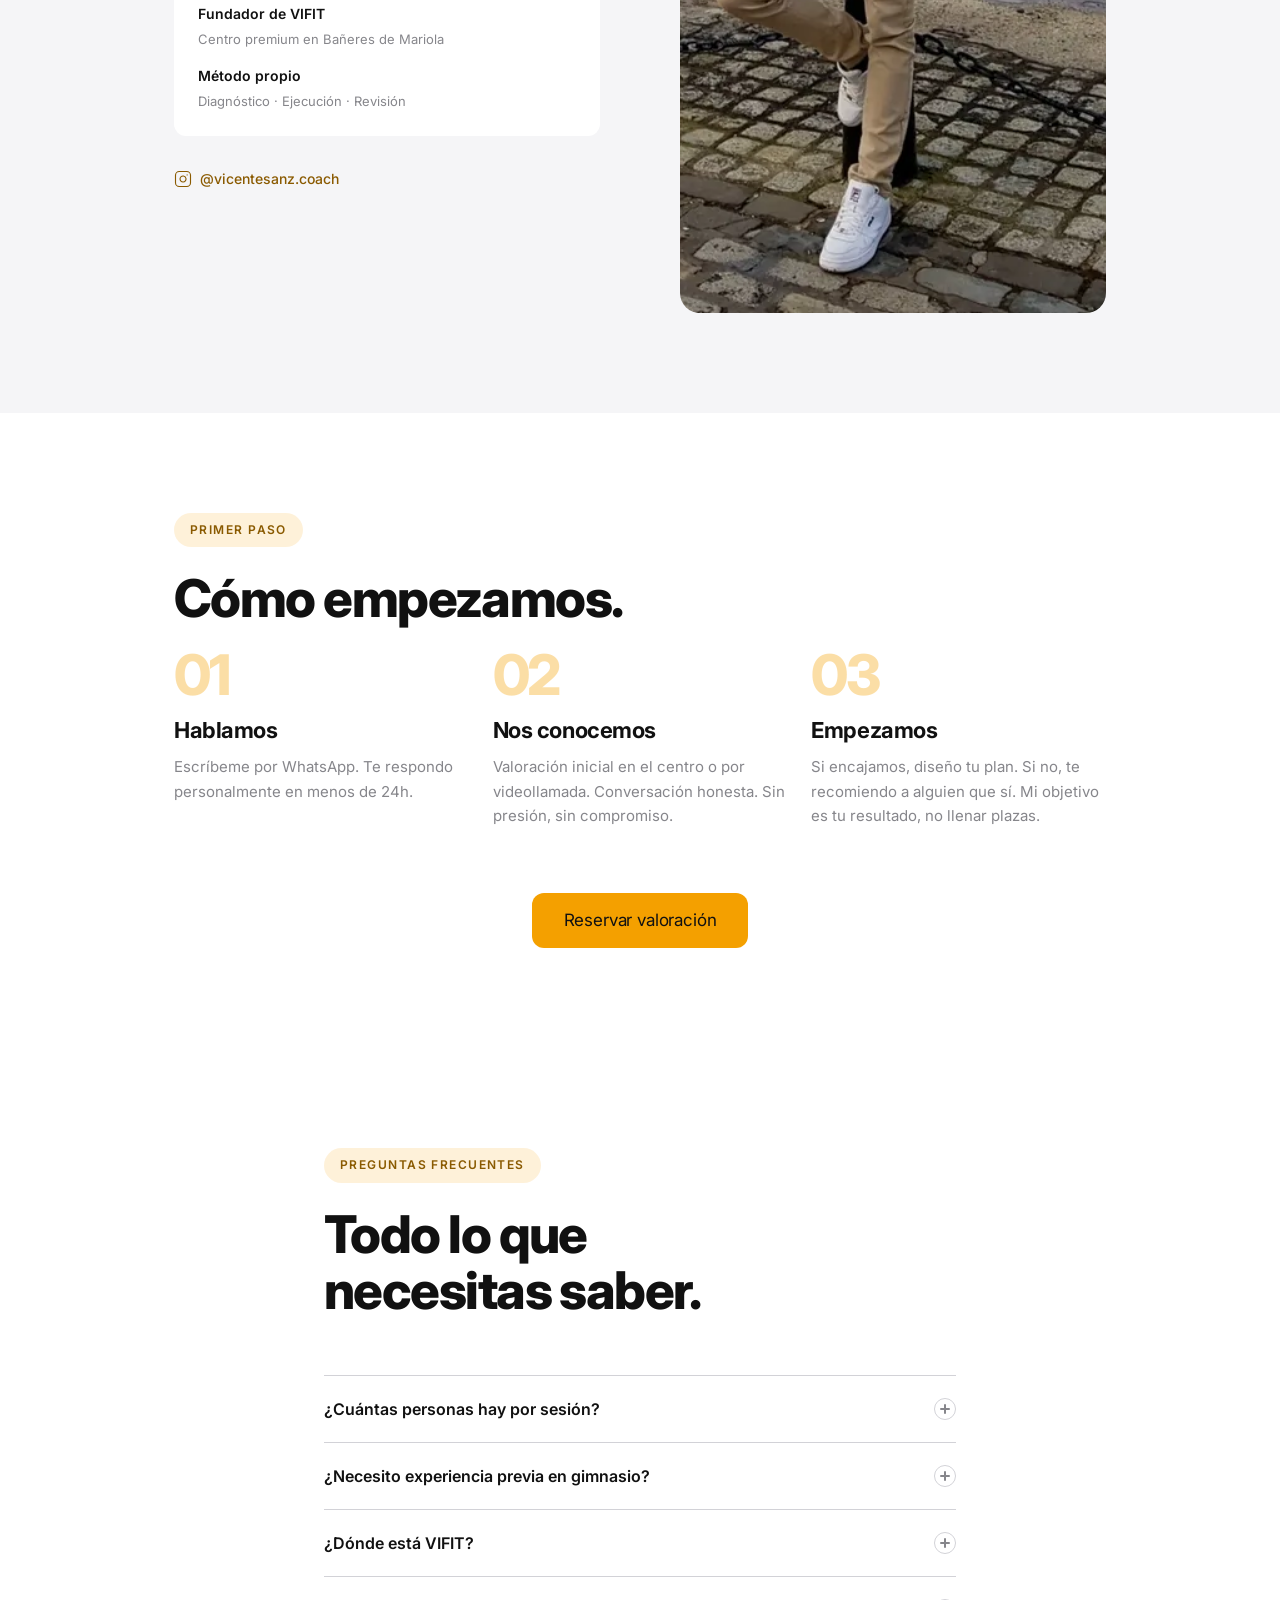
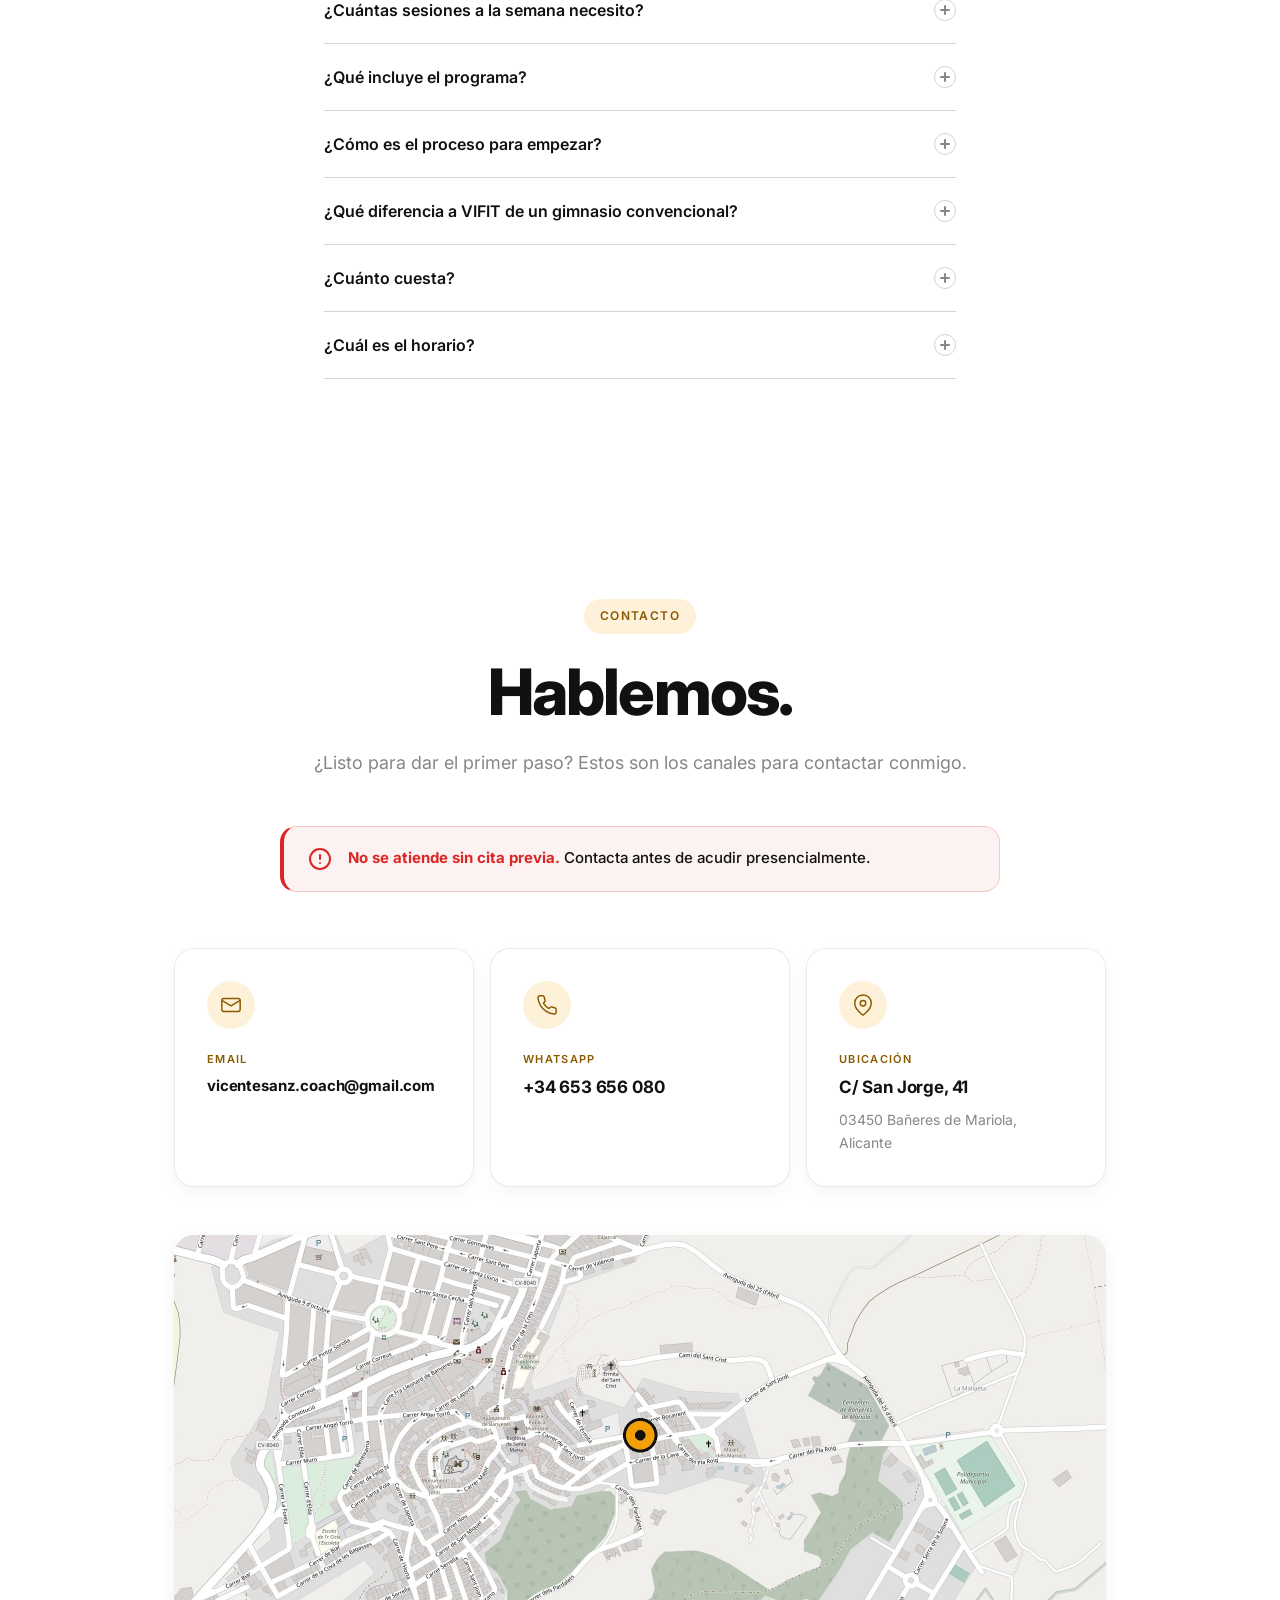
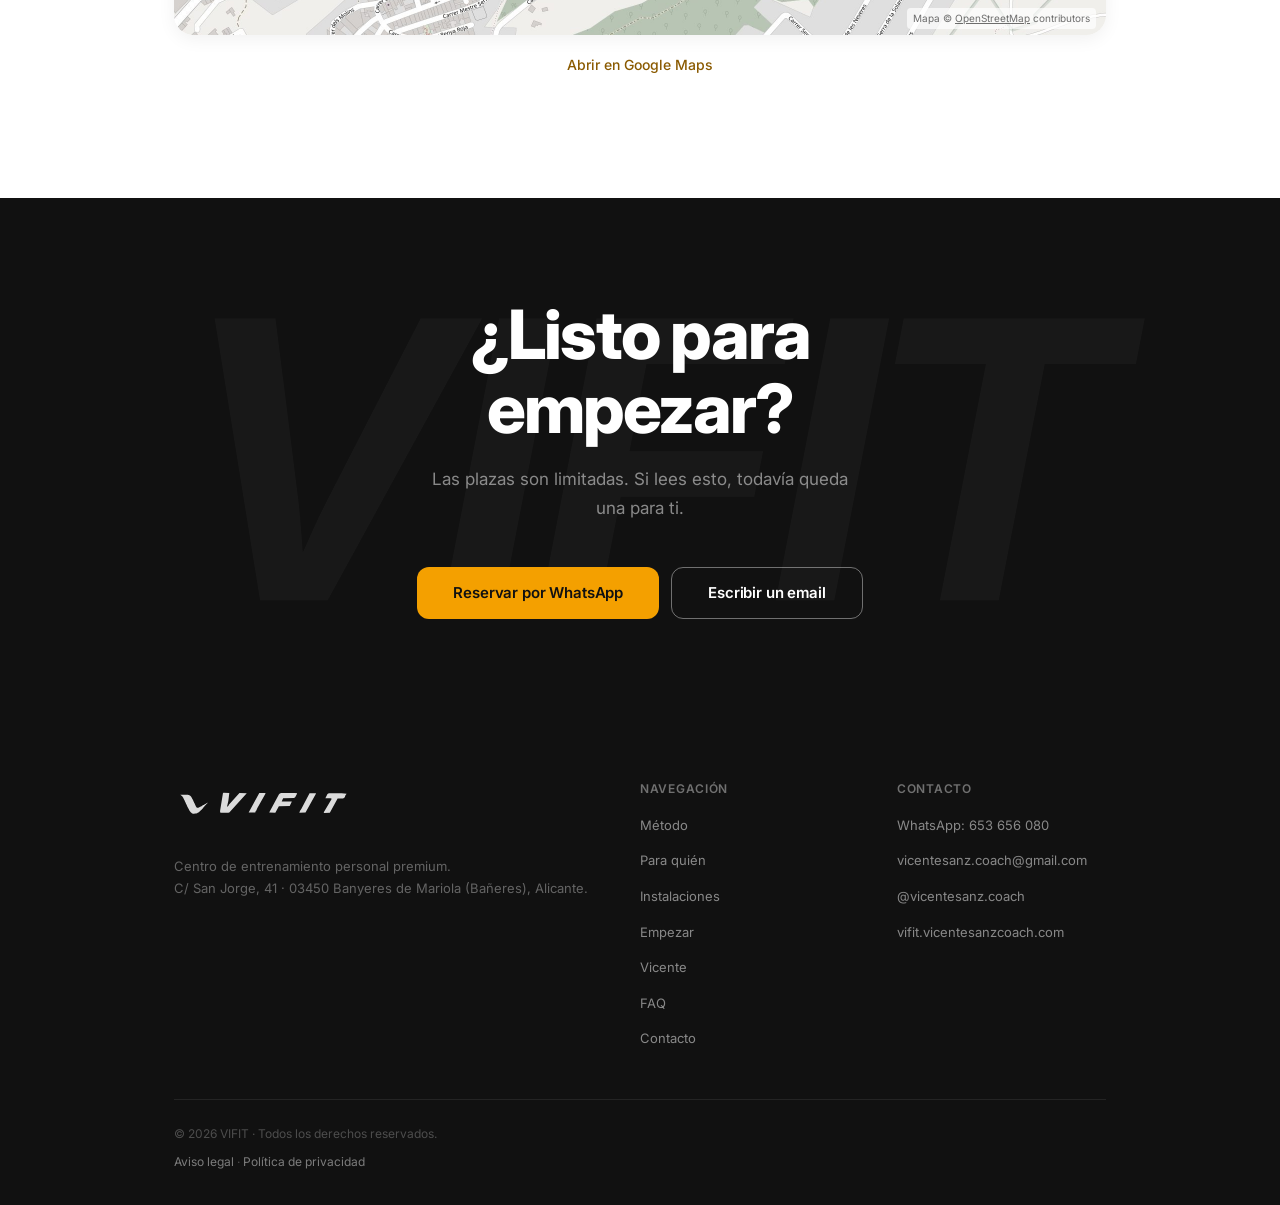
==== commit 9dd6a5ac: "Auditoría: marca (manual VIFIT: dorado #F4A000, negro #111, Inter + Barlow), frase de impacto, SEO (" ====
--- a/index.html
+++ b/index.html
@@ -7,18 +7,19 @@
   <link rel="icon" type="image/png" sizes="32x32" href="/favicon-32x32.png">
   <link rel="icon" type="image/png" sizes="192x192" href="/favicon-192x192.png">
   <link rel="apple-touch-icon" sizes="180x180" href="/apple-touch-icon.png">
-  <meta name="theme-color" content="#001933">
-  <title>VIFIT — Entrenamiento Personal Premium · Bañeres de Mariola</title>
-  <meta name="description" content="Centro de entrenamiento personal premium en Bañeres de Mariola. Máximo 5 personas por sesión, rutina 100% personalizada. Fundado por Vicente Camarasa, graduado CAFD.">
+  <meta name="theme-color" content="#111111">
+  <title>VIFIT — Entrenamiento Personal Premium · Banyeres de Mariola</title>
+  <link rel="canonical" href="https://vifit.vicentesanzcoach.com/">
+  <meta name="description" content="Centro de entrenamiento personal premium en Banyeres de Mariola (Bañeres de Mariola), Alicante. Máximo 5 personas por sesión, rutina 100% personalizada. Fundado por Vicente Camarasa, graduado CAFD.">
 
   <!-- Open Graph / Facebook / WhatsApp -->
   <meta property="og:type" content="website">
   <meta property="og:url" content="https://vifit.vicentesanzcoach.com">
-  <meta property="og:title" content="VIFIT — Entrenamiento Personal Premium en Bañeres de Mariola">
+  <meta property="og:title" content="VIFIT — Entrenamiento Personal Premium en Banyeres de Mariola">
   <meta property="og:description" content="Aquí no vienes a probar. Vienes a transformarte. Centro premium con máximo 5 personas por sesión. Entrenamiento, nutrición, mentalidad, hábitos y comunidad.">
-  <meta property="og:image" content="https://vifit.vicentesanzcoach.com/img/espacio-2.jpg">
-  <meta property="og:image:width" content="1280">
-  <meta property="og:image:height" content="960">
+  <meta property="og:image" content="https://vifit.vicentesanzcoach.com/img/og-image.jpg">
+  <meta property="og:image:width" content="1200">
+  <meta property="og:image:height" content="630">
   <meta property="og:locale" content="es_ES">
   <meta property="og:site_name" content="VIFIT">
 
@@ -27,11 +28,41 @@
   <meta name="twitter:url" content="https://vifit.vicentesanzcoach.com">
   <meta name="twitter:title" content="VIFIT — Entrenamiento Personal Premium">
   <meta name="twitter:description" content="Aquí no vienes a probar. Vienes a transformarte. Centro premium en Bañeres de Mariola.">
-  <meta name="twitter:image" content="https://vifit.vicentesanzcoach.com/img/espacio-2.jpg">
+  <meta name="twitter:image" content="https://vifit.vicentesanzcoach.com/img/og-image.jpg">
 
   <link rel="preconnect" href="https://fonts.googleapis.com">
   <link rel="preconnect" href="https://fonts.gstatic.com" crossorigin>
-  <link href="https://fonts.googleapis.com/css2?family=Inter:wght@400;500;600;700;800&family=Roboto:wght@300;400&display=swap" rel="stylesheet">
+  <link href="https://fonts.googleapis.com/css2?family=Inter:wght@400;500;600;700;800&family=Barlow+Condensed:ital,wght@1,800&display=swap" rel="stylesheet">
+
+  <!-- Datos estructurados: negocio local -->
+  <script type="application/ld+json">
+  {
+    "@context": "https://schema.org",
+    "@type": "HealthClub",
+    "name": "VIFIT",
+    "alternateName": "VIFIT — Centro de Entrenamiento Personal Premium",
+    "url": "https://vifit.vicentesanzcoach.com/",
+    "image": "https://vifit.vicentesanzcoach.com/img/og-image.jpg",
+    "logo": "https://vifit.vicentesanzcoach.com/favicon-192x192.png",
+    "telephone": "+34653656080",
+    "email": "vicentesanz.coach@gmail.com",
+    "founder": { "@type": "Person", "name": "Vicente Camarasa Sanz" },
+    "address": {
+      "@type": "PostalAddress",
+      "streetAddress": "C/ San Jorge, 41",
+      "postalCode": "03450",
+      "addressLocality": "Banyeres de Mariola",
+      "addressRegion": "Alicante",
+      "addressCountry": "ES"
+    },
+    "geo": { "@type": "GeoCoordinates", "latitude": 38.7159468, "longitude": -0.6538607 },
+    "hasMap": "https://maps.app.goo.gl/rSWwjLbhjp765R5q6",
+    "sameAs": ["https://instagram.com/vicentesanz.coach"],
+    "priceRange": "€€",
+    "description": "Centro de entrenamiento personal premium en Banyeres de Mariola. Sesiones de máximo 5 personas con acompañamiento integral: entrenamiento, nutrición, mentalidad, hábitos y comunidad. Solo con cita previa."
+  }
+  </script>
+
   <link rel="stylesheet" href="styles.css">
 </head>
 <body>
@@ -45,7 +76,7 @@
         <img src="img/vifit-rotulo-isotipo-negro.svg" alt="VIFIT" class="nav__logo-img">
       </a>
       <ul class="nav__menu" id="navMenu">
-        <li><a href="#metodo" class="nav__link">VIFIT</a></li>
+        <li><a href="#metodo" class="nav__link">Método</a></li>
         <li><a href="#para-quien" class="nav__link">Para quién</a></li>
         <li><a href="#instalaciones" class="nav__link">Instalaciones</a></li>
         <li><a href="#empezar" class="nav__link">Empezar</a></li>
@@ -69,15 +100,17 @@
         <span class="hero__title-line hero__title-line--1">Aquí no vienes a probar.</span>
         <span class="hero__title-line hero__title-line--2">Vienes a transformarte.</span>
       </h1>
+      <p class="hero__subtitle">Entrenamiento personal en grupos de máximo 5 · Banyeres de Mariola, Alicante</p>
 
       <div class="hero__card" role="img" aria-label="Fachada de VIFIT en Bañeres de Mariola"></div>
 
-      <p class="hero__status">
-        <a href="https://wa.me/34653656080?text=Hola%20Vicente%2C%20me%20interesa%20VIFIT" class="hero__badge status-badge" target="_blank" rel="noopener">
+      <div class="hero__status">
+        <a href="https://wa.me/34653656080?text=Hola%20Vicente%2C%20me%20interesa%20VIFIT" class="btn btn--primary hero__cta" target="_blank" rel="noopener">Reservar valoración</a>
+        <p class="hero__note">
           <span class="status-dot" aria-hidden="true"></span>
-          <span class="status-text">Aceptamos nuevos clientes<span class="status-text__sep"> · </span><span class="status-text__sub">Plazas limitadas</span></span>
-        </a>
-      </p>
+          <span class="status-text">Aceptamos nuevos clientes · Plazas limitadas</span>
+        </p>
+      </div>
     </div>
   </section>
 
@@ -88,7 +121,8 @@
     <div class="container">
       <div class="manifiesto__inner">
         <p class="manifiesto__bold reveal">No construimos cuerpos de revista.<br>No vendemos transformaciones de un mes.</p>
-        <p class="manifiesto__regular reveal">Construimos personas más fuertes, funcionales y autónomas.<br>Esto es para gente seria que entiende que la fuerza se construye día a día, no en un mes.</p>
+        <p class="manifiesto__regular reveal">Construimos personas más fuertes, funcionales y autónomas.</p>
+        <p class="manifiesto__regular reveal">Esto es para gente seria que entiende que la fuerza se construye día a día, no en un mes.</p>
       </div>
     </div>
   </section>
@@ -128,7 +162,7 @@
             <p><strong>100% personalizado. Seguimiento diario y contacto directo</strong> con tu entrenador.</p>
           </div>
           <div class="metodo__pillar-media">
-            <img src="img/pilar-1-entrenamiento.jpg" alt="Banco y mancuernas en la sala de VIFIT" loading="lazy">
+            <picture><source type="image/webp" srcset="img/pilar-1-entrenamiento-640.webp 640w, img/pilar-1-entrenamiento-1280.webp 1280w" sizes="(max-width: 768px) 100vw, 28vw"><img src="img/pilar-1-entrenamiento.jpg" alt="Banco y mancuernas en la sala de VIFIT" loading="lazy" width="1280" height="853"></picture>
           </div>
         </li>
 
@@ -145,7 +179,7 @@
             <p>Te enseñamos a disfrutar de la comida sin privarte de nada y la estrategia más acorde a tu objetivo.</p>
           </div>
           <div class="metodo__pillar-media">
-            <img src="img/pilar-2-nutricion.jpg" alt="Plato equilibrado: pollo, patata y ensalada" loading="lazy">
+            <picture><source type="image/webp" srcset="img/pilar-2-nutricion-640.webp 640w, img/pilar-2-nutricion-1280.webp 1280w" sizes="(max-width: 768px) 100vw, 28vw"><img src="img/pilar-2-nutricion.jpg" alt="Plato equilibrado: pollo, patata y ensalada" loading="lazy" width="1280" height="853"></picture>
           </div>
         </li>
 
@@ -166,7 +200,7 @@
             </ul>
           </div>
           <div class="metodo__pillar-media">
-            <img src="img/pilar-3-mentalidad.jpg" alt="Persona reflexionando con un cuaderno junto a la ventana" loading="lazy">
+            <picture><source type="image/webp" srcset="img/pilar-3-mentalidad-640.webp 640w, img/pilar-3-mentalidad-1280.webp 1280w" sizes="(max-width: 768px) 100vw, 28vw"><img src="img/pilar-3-mentalidad.jpg" alt="Persona reflexionando con un cuaderno junto a la ventana" loading="lazy" width="1280" height="853"></picture>
           </div>
         </li>
 
@@ -183,7 +217,7 @@
             <p>Aquí empieza una forma de vida. Nos tendrás a tu lado si tú también estás dispuesto a estar contigo mismo.</p>
           </div>
           <div class="metodo__pillar-media">
-            <img src="img/pilar-4-habitos.jpg" alt="Saliendo de casa con zapatillas para caminar" loading="lazy">
+            <picture><source type="image/webp" srcset="img/pilar-4-habitos-640.webp 640w, img/pilar-4-habitos-1280.webp 1280w" sizes="(max-width: 768px) 100vw, 28vw"><img src="img/pilar-4-habitos.jpg" alt="Saliendo de casa con zapatillas para caminar" loading="lazy" width="1280" height="853"></picture>
           </div>
         </li>
 
@@ -201,7 +235,7 @@
             <p><strong>No prometemos milagros: prometemos compromiso mutuo.</strong></p>
           </div>
           <div class="metodo__pillar-media">
-            <img src="img/pilar-5-comunidad.jpg" alt="Grupo de personas caminando juntas al aire libre" loading="lazy">
+            <picture><source type="image/webp" srcset="img/pilar-5-comunidad-640.webp 640w, img/pilar-5-comunidad-1280.webp 1280w" sizes="(max-width: 768px) 100vw, 28vw"><img src="img/pilar-5-comunidad.jpg" alt="Grupo de personas caminando juntas al aire libre" loading="lazy" width="1280" height="853"></picture>
           </div>
         </li>
       </ul>
@@ -211,7 +245,7 @@
         <ul class="check__list">
           <li class="check__item reveal">
             <span class="check__icon" aria-hidden="true">
-              <svg viewBox="0 0 16 16" fill="none"><circle cx="8" cy="8" r="8" fill="#0071e3"/><polyline points="4.5,8.5 7,11 11.5,5.5" stroke="#fff" stroke-width="1.5" stroke-linecap="round" stroke-linejoin="round"/></svg>
+              <svg viewBox="0 0 16 16" fill="none"><circle cx="8" cy="8" r="8" fill="#F4A000"/><polyline points="4.5,8.5 7,11 11.5,5.5" stroke="#111111" stroke-width="1.5" stroke-linecap="round" stroke-linejoin="round"/></svg>
             </span>
             <div>
               <strong>Atención individual real</strong>
@@ -220,7 +254,7 @@
           </li>
           <li class="check__item reveal">
             <span class="check__icon" aria-hidden="true">
-              <svg viewBox="0 0 16 16" fill="none"><circle cx="8" cy="8" r="8" fill="#0071e3"/><polyline points="4.5,8.5 7,11 11.5,5.5" stroke="#fff" stroke-width="1.5" stroke-linecap="round" stroke-linejoin="round"/></svg>
+              <svg viewBox="0 0 16 16" fill="none"><circle cx="8" cy="8" r="8" fill="#F4A000"/><polyline points="4.5,8.5 7,11 11.5,5.5" stroke="#111111" stroke-width="1.5" stroke-linecap="round" stroke-linejoin="round"/></svg>
             </span>
             <div>
               <strong>Rutina diseñada solo para ti</strong>
@@ -229,7 +263,7 @@
           </li>
           <li class="check__item reveal">
             <span class="check__icon" aria-hidden="true">
-              <svg viewBox="0 0 16 16" fill="none"><circle cx="8" cy="8" r="8" fill="#0071e3"/><polyline points="4.5,8.5 7,11 11.5,5.5" stroke="#fff" stroke-width="1.5" stroke-linecap="round" stroke-linejoin="round"/></svg>
+              <svg viewBox="0 0 16 16" fill="none"><circle cx="8" cy="8" r="8" fill="#F4A000"/><polyline points="4.5,8.5 7,11 11.5,5.5" stroke="#111111" stroke-width="1.5" stroke-linecap="round" stroke-linejoin="round"/></svg>
             </span>
             <div>
               <strong>Ambiente exclusivo y privado</strong>
@@ -238,7 +272,7 @@
           </li>
           <li class="check__item reveal">
             <span class="check__icon" aria-hidden="true">
-              <svg viewBox="0 0 16 16" fill="none"><circle cx="8" cy="8" r="8" fill="#0071e3"/><polyline points="4.5,8.5 7,11 11.5,5.5" stroke="#fff" stroke-width="1.5" stroke-linecap="round" stroke-linejoin="round"/></svg>
+              <svg viewBox="0 0 16 16" fill="none"><circle cx="8" cy="8" r="8" fill="#F4A000"/><polyline points="4.5,8.5 7,11 11.5,5.5" stroke="#111111" stroke-width="1.5" stroke-linecap="round" stroke-linejoin="round"/></svg>
             </span>
             <div>
               <strong>Resultados medibles</strong>
@@ -260,17 +294,17 @@
       <div class="pq__grid">
         <div class="pq__card reveal">
           <div class="pq__icon">
+            <svg viewBox="0 0 24 24" fill="none" stroke="currentColor" stroke-width="1.5" stroke-linecap="round" stroke-linejoin="round"><circle cx="12" cy="12" r="10"/><polyline points="12 6 12 12 16 14"/></svg>
+          </div>
+          <h3 class="pq__title">Tiempo justo, ideas claras</h3>
+          <p class="pq__text">Padres, maestros, administrativos, profesionales… Personas con la vida llena pero las ideas claras: cuidar el cuerpo no es opcional. Sesiones eficientes donde cada minuto cuenta.</p>
+        </div>
+        <div class="pq__card reveal">
+          <div class="pq__icon">
             <svg viewBox="0 0 24 24" fill="none" stroke="currentColor" stroke-width="1.5" stroke-linecap="round" stroke-linejoin="round"><rect x="2" y="7" width="20" height="14" rx="2"/><path d="M16 7V5a2 2 0 0 0-2-2h-4a2 2 0 0 0-2 2v2"/><line x1="12" y1="12" x2="12" y2="16"/><line x1="10" y1="14" x2="14" y2="14"/></svg>
           </div>
           <h3 class="pq__title">Empresarios y directivos</h3>
           <p class="pq__text">Tu cuerpo y tu mente son tu mayor activo. Entrena con la misma exigencia con la que diriges tu negocio. Llega a cada reunión con tu mejor versión.</p>
-        </div>
-        <div class="pq__card reveal">
-          <div class="pq__icon">
-            <svg viewBox="0 0 24 24" fill="none" stroke="currentColor" stroke-width="1.5" stroke-linecap="round" stroke-linejoin="round"><circle cx="12" cy="12" r="10"/><polyline points="12 6 12 12 16 14"/></svg>
-          </div>
-          <h3 class="pq__title">Tiempo justo, ideas claras</h3>
-          <p class="pq__text">Padres, maestros, administrativos, profesionales… Personas con la vida llena pero las ideas claras: cuidar el cuerpo no es opcional. Sesiones eficientes donde cada minuto cuenta.</p>
         </div>
         <div class="pq__card reveal">
           <div class="pq__icon">
@@ -304,8 +338,8 @@
           <span class="stats__label">graduado<br>Universidad de Alicante</span>
         </div>
         <div class="stats__item reveal">
-          <span class="stats__num" aria-hidden="true">∞</span>
-          <span class="stats__label stats__label--strong">Valoración inicial<br>y evaluaciones constantes</span>
+          <span class="stats__num">24h</span>
+          <span class="stats__label">tiempo máximo de respuesta<br>a tu mensaje</span>
         </div>
       </div>
       <div class="stats__subheading reveal">
@@ -341,7 +375,7 @@
       <div class="casos__grid">
         <article class="casos__card reveal">
           <span class="casos__quote" aria-hidden="true">&ldquo;</span>
-          <p class="casos__text">Entrenar con Vicente ha supuesto un antes y un después para mí. Su forma cercana, realista y totalmente personalizada me ayudó a ganar confianza y disciplina. Hoy el ejercicio forma parte de mi rutina: me siento más fuerte, sin dolores y con una mentalidad mucho más positiva. Después de tres años, puedo decir que ha sido una de las mejores inversiones que he hecho en mí mismo.</p>
+          <p class="casos__text">Entrenar con Vicente ha supuesto un antes y un después para mí. Su forma cercana, realista y totalmente personalizada me ayudó a ganar confianza y disciplina. Hoy el ejercicio forma parte de mi rutina: me siento más fuerte, sin dolores y con una mentalidad mucho más positiva. Después de dos años, puedo decir que ha sido una de las mejores inversiones que he hecho en mí mismo.</p>
           <hr class="casos__divider">
           <p class="casos__author">Juan, 54 años</p>
           <p class="casos__since">Entrenando desde hace 2 años</p>
@@ -365,6 +399,15 @@
   </section>
 
   <!-- ═══════════════════════════════════════════
+       FRASE DE IMPACTO
+  ═══════════════════════════════════════════ -->
+  <section class="statement" aria-label="Frase VIFIT">
+    <div class="container">
+      <p class="statement__text reveal">Si esperas a tener tiempo para cuidarte,<br><span class="statement__accent">no lo harás nunca.</span></p>
+    </div>
+  </section>
+
+  <!-- ═══════════════════════════════════════════
        INSTALACIONES
   ═══════════════════════════════════════════ -->
   <section class="section instalaciones" id="instalaciones">
@@ -411,13 +454,13 @@
       <p class="instalaciones__gallery-heading reveal">Conoce el espacio.</p>
       <div class="espacio__grid">
         <figure class="espacio__item espacio__item--sq reveal">
-          <img src="img/espacio-1.jpg" alt="Espacio de entrenamiento VIFIT" class="espacio__img" loading="lazy">
+          <picture><source type="image/webp" srcset="img/espacio-1-640.webp 640w, img/espacio-1-1280.webp 1280w" sizes="(max-width: 768px) 100vw, 25vw"><img src="img/espacio-1.jpg" alt="Espacio de entrenamiento VIFIT" class="espacio__img" loading="lazy" width="1280" height="960"></picture>
         </figure>
         <figure class="espacio__item espacio__item--wide reveal">
-          <img src="img/espacio-2.jpg" alt="Sala principal de VIFIT" class="espacio__img" loading="lazy">
+          <picture><source type="image/webp" srcset="img/espacio-2-640.webp 640w, img/espacio-2-1280.webp 1280w" sizes="(max-width: 768px) 100vw, 50vw"><img src="img/espacio-2.jpg" alt="Sala principal de VIFIT" class="espacio__img" loading="lazy" width="1280" height="960"></picture>
         </figure>
         <figure class="espacio__item espacio__item--sq reveal">
-          <img src="img/espacio-3.jpg" alt="Detalle del espacio VIFIT" class="espacio__img" loading="lazy">
+          <picture><source type="image/webp" srcset="img/espacio-3-640.webp 640w, img/espacio-3-1280.webp 1280w" sizes="(max-width: 768px) 100vw, 25vw"><img src="img/espacio-3.jpg" alt="Detalle del espacio VIFIT" class="espacio__img" loading="lazy" width="1280" height="960"></picture>
         </figure>
       </div>
 
@@ -481,7 +524,7 @@
           </div>
         </div>
         <div class="vicente__visual reveal">
-          <img src="img/vicente.jpg" alt="Vicente Camarasa Sanz, fundador de VIFIT" class="vicente__img" loading="lazy">
+          <picture><source type="image/webp" srcset="img/vicente-640.webp 640w, img/vicente-1280.webp 800w" sizes="(max-width: 768px) 100vw, 45vw"><img src="img/vicente.jpg" alt="Vicente Camarasa Sanz, fundador de VIFIT" class="vicente__img" loading="lazy" width="800" height="1066"></picture>
         </div>
       </div>
     </div>
@@ -498,7 +541,7 @@
         <div class="como__step reveal">
           <span class="como__num">01</span>
           <h3 class="como__title">Hablamos</h3>
-          <p class="como__text">Escríbeme por WhatsApp o rellena el formulario. Te respondo personalmente en menos de 24h.</p>
+          <p class="como__text">Escríbeme por WhatsApp. Te respondo personalmente en menos de 24h.</p>
         </div>
         <div class="como__step reveal">
           <span class="como__num">02</span>
@@ -593,6 +636,26 @@
           </button>
           <div class="faq__a" role="region">
             <p>Atención individual real, método personalizado, ambiente premium y resultados medibles. No vendemos cuotas: vendemos progreso.</p>
+          </div>
+        </div>
+
+        <div class="faq__item">
+          <button class="faq__q" aria-expanded="false">
+            <span>¿Cuánto cuesta?</span>
+            <span class="faq__icon" aria-hidden="true"></span>
+          </button>
+          <div class="faq__a" role="region">
+            <p>Depende del plan y de la frecuencia semanal. Te lo explico con detalle y sin compromiso en la valoración inicial, para que decidas con toda la información.</p>
+          </div>
+        </div>
+
+        <div class="faq__item">
+          <button class="faq__q" aria-expanded="false">
+            <span>¿Cuál es el horario?</span>
+            <span class="faq__icon" aria-hidden="true"></span>
+          </button>
+          <div class="faq__a" role="region">
+            <p>Solo con cita previa. Las franjas de mañana y tarde se acuerdan contigo según tu disponibilidad. Escríbeme por WhatsApp y buscamos hueco.</p>
           </div>
         </div>
 
@@ -624,7 +687,7 @@
             <svg viewBox="0 0 24 24" fill="none" stroke="currentColor" stroke-width="1.6" stroke-linecap="round" stroke-linejoin="round"><rect x="2" y="5" width="20" height="14" rx="2"/><path d="M2 7l10 6 10-6"/></svg>
           </span>
           <span class="contacto__card-label">Email</span>
-          <span class="contacto__card-value">vicentesanz.coach@gmail.com</span>
+          <span class="contacto__card-value contacto__card-value--email">vicentesanz.coach@gmail.com</span>
         </a>
 
         <a href="https://wa.me/34653656080" class="contacto__card reveal" target="_blank" rel="noopener">
@@ -646,17 +709,12 @@
       </div>
 
       <div class="contacto__map reveal">
-        <!-- Ubicación exacta: C/ San Jorge 41, Bañeres de Mariola (38.7159468, -0.6538607). Shortlink: https://maps.app.goo.gl/rSWwjLbhjp765R5q6 -->
-        <iframe
-          src="https://maps.google.com/maps?q=38.7159468,-0.6538607&t=&z=17&ie=UTF8&iwloc=&output=embed"
-          width="100%"
-          height="400"
-          loading="lazy"
-          referrerpolicy="no-referrer-when-downgrade"
-          title="Mapa de VIFIT en C/ San Jorge 41, Bañeres de Mariola"
-          allowfullscreen></iframe>
-      </div>
-      <p class="contacto__map-link reveal"><a href="https://maps.app.goo.gl/rSWwjLbhjp765R5q6" target="_blank" rel="noopener">Ver en Google Maps</a></p>
+        <a href="https://maps.app.goo.gl/rSWwjLbhjp765R5q6" target="_blank" rel="noopener" aria-label="Abrir la ubicación de VIFIT en Google Maps">
+          <img src="img/mapa-vifit.jpg" alt="Mapa con la ubicación de VIFIT en C/ San Jorge 41, Bañeres de Mariola" class="contacto__map-img" width="1100" height="400" loading="lazy">
+        </a>
+        <p class="contacto__map-credit">Mapa © <a href="https://www.openstreetmap.org/copyright" target="_blank" rel="noopener">OpenStreetMap</a> contributors</p>
+      </div>
+      <p class="contacto__map-link reveal"><a href="https://maps.app.goo.gl/rSWwjLbhjp765R5q6" target="_blank" rel="noopener">Abrir en Google Maps</a></p>
     </div>
   </section>
 
@@ -669,7 +727,7 @@
       <h2 class="cta-final__title">¿Listo para<br>empezar?</h2>
       <p class="cta-final__sub">Las plazas son limitadas. Si lees esto, todavía queda una para ti.</p>
       <div class="cta-final__actions">
-        <a href="https://wa.me/34653656080" class="btn btn--dark" target="_blank" rel="noopener">Reservar por WhatsApp</a>
+        <a href="https://wa.me/34653656080?text=Hola%20Vicente%2C%20me%20interesa%20VIFIT" class="btn btn--primary" target="_blank" rel="noopener">Reservar por WhatsApp</a>
         <a href="mailto:vicentesanz.coach@gmail.com" class="btn btn--outline-white">Escribir un email</a>
       </div>
     </div>
@@ -685,12 +743,12 @@
           <a href="#hero" class="footer__logo" aria-label="VIFIT — Inicio">
             <img src="img/vifit-rotulo-isotipo-negro.svg" alt="VIFIT" class="footer__logo-img">
           </a>
-          <p class="footer__tagline">Centro de entrenamiento personal premium.<br>Bañeres de Mariola, Alicante.</p>
+          <p class="footer__tagline">Centro de entrenamiento personal premium.<br>C/ San Jorge, 41 · 03450 Banyeres de Mariola (Bañeres), Alicante.</p>
         </div>
         <div class="footer__col">
           <h4 class="footer__heading">Navegación</h4>
           <ul class="footer__links">
-            <li><a href="#metodo">VIFIT</a></li>
+            <li><a href="#metodo">Método</a></li>
             <li><a href="#para-quien">Para quién</a></li>
             <li><a href="#instalaciones">Instalaciones</a></li>
             <li><a href="#empezar">Empezar</a></li>
@@ -705,12 +763,13 @@
             <li><a href="https://wa.me/34653656080" target="_blank" rel="noopener">WhatsApp: 653 656 080</a></li>
             <li><a href="mailto:vicentesanz.coach@gmail.com">vicentesanz.coach@gmail.com</a></li>
             <li><a href="https://instagram.com/vicentesanz.coach" target="_blank" rel="noopener">@vicentesanz.coach</a></li>
-            <li><span>vifit.com</span></li>
+            <li><a href="https://vifit.vicentesanzcoach.com">vifit.vicentesanzcoach.com</a></li>
           </ul>
         </div>
       </div>
       <div class="footer__bottom">
         <p>© 2026 VIFIT · Todos los derechos reservados.</p>
+        <p class="footer__legal"><a href="aviso-legal.html">Aviso legal</a> · <a href="privacidad.html">Política de privacidad</a></p>
       </div>
     </div>
   </footer>
--- a/styles.css
+++ b/styles.css
@@ -6,25 +6,23 @@
 /* ─── Custom Properties ─────────────────────────────────────── */
 :root {
   --white:       #ffffff;
-  --black:       #1d1d1f;
-  --blue:        #0071e3;
-  --blue-hover:  #0077ed;
+  --black:       #111111;
   --gray-light:  #f5f5f7;
   --gray-mid:    #86868b;
   --gray-border: #d2d2d7;
-  --night:       #001933;
-
-  /* Dorado premium (mismo #EEB945 que VIFIT Coach). Para revertir, basta con
-     cambiar estas tres variables. */
-  --color-accent-premium:       #eeb945;
-  --color-accent-premium-soft:  rgba(238, 185, 69, 0.15);
-  --color-accent-premium-light: #f5cd6e;
-  /* Dorado oscuro para TEXTO e iconos sobre fondos claros (WCAG AA ≥ 4.5:1 sobre la
-     pastilla soft). Nota: el #a97d18 de la app solo llega a 3.4:1 sobre la pastilla. */
-  --color-accent-premium-dark:  #8a6512;
-
-  --font-title: 'Inter', -apple-system, BlinkMacSystemFont, sans-serif;
-  --font-body:  'Roboto', -apple-system, BlinkMacSystemFont, sans-serif;
+  --night:       #111111;
+
+  /* Dorado corporativo del manual VIFIT (#F4A000) */
+  --color-accent-premium:       #F4A000;
+  --color-accent-premium-soft:  rgba(244, 160, 0, 0.15);
+  --color-accent-premium-light: #FFB733;
+  --color-accent-premium-hover: #DB9000;
+  /* Dorado oscuro para texto e iconos sobre fondos claros (WCAG AA) */
+  --color-accent-premium-dark:  #8a5a00;
+
+  --font-title:   'Inter', -apple-system, BlinkMacSystemFont, sans-serif;
+  --font-body:    'Inter', -apple-system, BlinkMacSystemFont, sans-serif;
+  --font-display: 'Barlow Condensed', 'Arial Narrow', Impact, sans-serif;
 
   --nav-h: 52px;
   --section-pad: 100px;
@@ -52,6 +50,7 @@
 }
 
 img, svg { display: block; max-width: 100%; }
+picture { display: contents; }
 
 a { color: inherit; text-decoration: none; }
 
@@ -68,7 +67,7 @@
 
 p {
   font-family: var(--font-body);
-  font-weight: 300;
+  font-weight: 400;
   color: var(--gray-mid);
   line-height: 1.7;
 }
@@ -118,7 +117,7 @@
 
 .section__sub {
   font-size: 17px;
-  font-weight: 300;
+  font-weight: 400;
   max-width: 480px;
   color: var(--gray-mid);
   line-height: 1.7;
@@ -131,9 +130,9 @@
   align-items: center;
   justify-content: center;
   gap: 6px;
-  border-radius: var(--radius-btn);
-  font-family: var(--font-title);
-  font-weight: 500;
+  border-radius: 12px;
+  font-family: var(--font-title);
+  font-weight: 600;
   font-size: 15px;
   letter-spacing: -0.01em;
   padding: 13px 24px;
@@ -148,10 +147,10 @@
 .btn:active { transform: scale(0.97); }
 
 .btn--primary {
-  background: var(--blue);
-  color: var(--white);
-}
-.btn--primary:hover { background: var(--blue-hover); }
+  background: var(--color-accent-premium);
+  color: var(--black);
+}
+.btn--primary:hover { background: var(--color-accent-premium-hover); }
 
 .btn--secondary {
   background: var(--gray-light);
@@ -299,13 +298,24 @@
 }
 
 .hero__title {
-  font-family: var(--font-title);
-  font-weight: 700;
-  font-size: clamp(36px, 6vw, 72px);
-  letter-spacing: -0.03em;
-  line-height: 1.05;
-  text-align: center;
-  color: var(--black);
+  font-family: var(--font-display);
+  font-weight: 800;
+  font-style: italic;
+  text-transform: uppercase;
+  font-size: clamp(44px, 8vw, 96px);
+  letter-spacing: 0.01em;
+  line-height: 0.95;
+  text-align: center;
+  color: var(--black);
+  margin: 0 0 20px;
+}
+
+.hero__subtitle {
+  font-family: var(--font-body);
+  font-weight: 500;
+  font-size: clamp(15px, 1.8vw, 18px);
+  color: var(--gray-mid);
+  text-align: center;
   margin: 0 0 40px;
 }
 
@@ -313,7 +323,7 @@
   display: block;
 }
 .hero__title-line--1 { color: var(--black); }
-.hero__title-line--2 { color: var(--color-accent-premium); margin-top: 0.5em; }
+.hero__title-line--2 { color: var(--color-accent-premium); margin-top: 0.25em; }
 
 .hero__card {
   position: relative;
@@ -322,15 +332,41 @@
   background:
     linear-gradient(rgba(0, 0, 0, 0.12), rgba(0, 0, 0, 0.08)),
     url('img/portada.jpg') center 22% / cover no-repeat;
+  background-image:
+    linear-gradient(rgba(0, 0, 0, 0.12), rgba(0, 0, 0, 0.08)),
+    image-set(url('img/portada-1280.webp') type('image/webp'), url('img/portada.jpg') type('image/jpeg'));
+  background-position: center 22%;
+  background-size: cover;
+  background-repeat: no-repeat;
   min-height: 480px;
   box-shadow: 0 20px 60px rgba(0, 0, 0, 0.15);
 }
 
-/* Estado de plazas: fuera de la foto, centrado bajo la fachada */
+/* CTA + estado de plazas bajo la fachada */
 .hero__status {
-  text-align: center;
+  display: flex;
+  flex-direction: column;
+  align-items: center;
+  gap: 14px;
   margin: 32px 0 0;
 }
+
+.hero__cta { font-size: 17px; padding: 15px 34px; }
+
+.hero__note {
+  display: inline-flex;
+  align-items: center;
+  gap: 8px;
+  font-family: var(--font-body);
+  font-weight: 500;
+  font-size: 13px;
+  letter-spacing: 0.04em;
+  text-transform: uppercase;
+  color: var(--gray-mid);
+  margin: 0;
+}
+.hero__note--closed { color: #b91c1c; }
+.hero__note--closed .status-dot { background: #dc2626; box-shadow: none; animation: none; }
 
 /* Entrance — fade-up */
 .hero__title-line--1,
@@ -358,59 +394,20 @@
   }
 }
 
-/* ─── Status badge (dentro de la card del hero) ──────────────── */
-.status-badge {
-  display: inline-flex;
-  align-items: center;
-  gap: 10px;
-  background: rgba(46, 160, 67, 0.12);
-  border: 1px solid rgba(46, 160, 67, 0.35);
-  color: #1e7a3a;
-  padding: 8px 18px;
-  border-radius: var(--radius-btn);
-  font-family: var(--font-title);
-  font-weight: 800;
-  font-size: 13px;
-  letter-spacing: 0.08em;
-  text-transform: uppercase;
-  text-decoration: none;
-  transition: transform 0.3s ease, background 0.3s ease;
-  cursor: pointer;
-}
-.status-badge:hover {
-  transform: scale(1.03);
-  background: rgba(46, 160, 67, 0.2);
-}
-
+/* ─── Punto de estado (plazas) ────────────────────────────── */
 .status-dot {
   width: 8px;
   height: 8px;
   border-radius: 50%;
-  background: #4caf63;
-  box-shadow: 0 0 0 0 rgba(76, 175, 99, 0.6);
-  animation: pulse-green 2s infinite;
-}
-
-@keyframes pulse-green {
-  0%   { box-shadow: 0 0 0 0 rgba(76, 175, 99, 0.6); }
-  70%  { box-shadow: 0 0 0 8px rgba(76, 175, 99, 0); }
-  100% { box-shadow: 0 0 0 0 rgba(76, 175, 99, 0); }
-}
-
-/* "Plazas limitadas": en línea en escritorio, en segunda línea en móvil */
-.status-text__sep { opacity: 0.6; }
-.status-text__sub { white-space: nowrap; }
-
-.status-badge--closed {
-  background: rgba(220, 38, 38, 0.1);
-  border-color: rgba(220, 38, 38, 0.35);
-  color: #b91c1c;
-}
-.status-badge--closed:hover { background: rgba(220, 38, 38, 0.16); }
-.status-badge--closed .status-dot {
-  background: #dc2626;
-  box-shadow: none;
-  animation: none;
+  background: var(--color-accent-premium);
+  box-shadow: 0 0 0 0 rgba(244, 160, 0, 0.6);
+  animation: pulse-gold 2s infinite;
+}
+
+@keyframes pulse-gold {
+  0%   { box-shadow: 0 0 0 0 rgba(244, 160, 0, 0.6); }
+  70%  { box-shadow: 0 0 0 8px rgba(244, 160, 0, 0); }
+  100% { box-shadow: 0 0 0 0 rgba(244, 160, 0, 0); }
 }
 
 @media (prefers-reduced-motion: reduce) {
@@ -461,7 +458,7 @@
 
 .metodo__lead-sub {
   font-family: var(--font-body);
-  font-weight: 300;
+  font-weight: 400;
   font-size: clamp(15px, 1.8vw, 17px);
   line-height: 1.7;
   color: var(--gray-mid);
@@ -732,7 +729,7 @@
 
 .pq__text {
   font-size: 14px;
-  font-weight: 300;
+  font-weight: 400;
   line-height: 1.65;
   color: var(--gray-mid);
 }
@@ -771,7 +768,7 @@
 
 .stats__note {
   font-family: var(--font-body);
-  font-weight: 300;
+  font-weight: 400;
   font-size: 14px;
   color: rgba(255,255,255,0.4);
   text-align: center;
@@ -804,7 +801,7 @@
 
 .stats__label {
   font-family: var(--font-body);
-  font-weight: 300;
+  font-weight: 400;
   font-size: 13px;
   line-height: 1.55;
   color: rgba(255,255,255,0.45);
@@ -871,7 +868,7 @@
 
 .stats__hl-label {
   font-family: var(--font-body);
-  font-weight: 300;
+  font-weight: 400;
   font-size: 13px;
   line-height: 1.55;
   color: rgba(255,255,255,0.6);
@@ -947,11 +944,34 @@
 
 .check__item p {
   font-size: 14px;
-  font-weight: 300;
+  font-weight: 400;
   line-height: 1.6;
   color: var(--gray-mid);
   margin: 0;
 }
+
+/* ════════════════════════════════════════════════════════════════
+   FRASE DE IMPACTO
+════════════════════════════════════════════════════════════════ */
+.statement {
+  background: var(--black);
+  padding: 96px 0;
+  text-align: center;
+}
+
+.statement__text {
+  font-family: var(--font-display);
+  font-weight: 800;
+  font-style: italic;
+  text-transform: uppercase;
+  font-size: clamp(34px, 6.5vw, 76px);
+  line-height: 1;
+  letter-spacing: 0.01em;
+  color: var(--white);
+  max-width: 1000px;
+  margin: 0 auto;
+}
+.statement__accent { color: var(--color-accent-premium); }
 
 /* ════════════════════════════════════════════════════════════════
    INSTALACIONES
@@ -975,7 +995,7 @@
 
 .instalaciones__intro {
   font-family: var(--font-body);
-  font-weight: 300;
+  font-weight: 400;
   font-size: 17px;
   line-height: 1.7;
   color: var(--gray-mid);
@@ -1066,7 +1086,7 @@
 
 .instalaciones__text {
   font-size: 14px;
-  font-weight: 300;
+  font-weight: 400;
   line-height: 1.65;
   color: var(--gray-mid);
 }
@@ -1233,7 +1253,7 @@
 
 .vicente__bio {
   font-size: 16px;
-  font-weight: 300;
+  font-weight: 400;
   line-height: 1.75;
   color: rgba(29, 29, 31, 0.75);
   margin-bottom: 20px;
@@ -1266,7 +1286,7 @@
 
 .vicente__cred span {
   font-family: var(--font-body);
-  font-weight: 300;
+  font-weight: 400;
   font-size: 13px;
   color: var(--gray-mid);
 }
@@ -1278,7 +1298,7 @@
   font-family: var(--font-title);
   font-weight: 500;
   font-size: 14px;
-  color: var(--blue);
+  color: var(--color-accent-premium-dark);
   transition: opacity 0.2s;
 }
 .vicente__social-link:hover { opacity: 0.75; }
@@ -1326,7 +1346,7 @@
   color: var(--black);
   transition: color 0.2s var(--ease);
 }
-.faq__q[aria-expanded="true"] { color: var(--blue); }
+.faq__q[aria-expanded="true"] { color: var(--color-accent-premium-dark); }
 
 .faq__icon {
   flex-shrink: 0;
@@ -1352,11 +1372,11 @@
 .faq__icon::after  { width: 1.5px; height: 10px; }
 
 .faq__q[aria-expanded="true"] .faq__icon {
-  border-color: var(--blue);
-  background: var(--blue);
+  border-color: var(--color-accent-premium);
+  background: var(--color-accent-premium);
 }
 .faq__q[aria-expanded="true"] .faq__icon::before,
-.faq__q[aria-expanded="true"] .faq__icon::after { background: var(--white); }
+.faq__q[aria-expanded="true"] .faq__icon::after { background: var(--black); }
 .faq__q[aria-expanded="true"] .faq__icon::after { transform: rotate(90deg); }
 
 .faq__a {
@@ -1368,7 +1388,7 @@
 .faq__a p {
   padding-bottom: 22px;
   font-size: 15px;
-  font-weight: 300;
+  font-weight: 400;
   line-height: 1.7;
   color: var(--gray-mid);
   max-width: 560px;
@@ -1403,7 +1423,7 @@
 
 .contacto__sub {
   font-family: var(--font-body);
-  font-weight: 300;
+  font-weight: 400;
   font-size: clamp(16px, 2vw, 18px);
   line-height: 1.6;
   color: var(--gray-mid);
@@ -1484,8 +1504,8 @@
   width: 48px;
   height: 48px;
   border-radius: 50%;
-  background: #e0f0ff;
-  color: var(--blue);
+  background: var(--color-accent-premium-soft);
+  color: var(--color-accent-premium-dark);
   align-items: center;
   justify-content: center;
   margin-bottom: 16px;
@@ -1498,7 +1518,7 @@
   font-size: 11px;
   letter-spacing: 0.12em;
   text-transform: uppercase;
-  color: var(--blue);
+  color: var(--color-accent-premium-dark);
 }
 
 .contacto__card-value {
@@ -1510,6 +1530,12 @@
   word-break: break-word;
 }
 
+.contacto__card-value--email {
+  font-size: 15px;
+  letter-spacing: -0.01em;
+  overflow-wrap: anywhere;
+}
+
 .contacto__card-extra {
   font-family: var(--font-body);
   font-weight: 400;
@@ -1519,18 +1545,33 @@
 }
 
 .contacto__map {
+  position: relative;
   margin: 48px auto 0;
   max-width: 1100px;
   border-radius: 20px;
   overflow: hidden;
   box-shadow: 0 4px 18px rgba(0, 0, 0, 0.06);
 }
-.contacto__map iframe {
+.contacto__map-img {
   display: block;
   width: 100%;
   height: 400px;
-  border: 0;
-}
+  object-fit: cover;
+  transition: opacity 0.2s;
+}
+.contacto__map a:hover .contacto__map-img { opacity: 0.92; }
+.contacto__map-credit {
+  position: absolute;
+  right: 10px;
+  bottom: 6px;
+  margin: 0;
+  font-size: 10px;
+  color: rgba(17,17,17,0.6);
+  background: rgba(255,255,255,0.7);
+  padding: 2px 6px;
+  border-radius: 4px;
+}
+.contacto__map-credit a { color: inherit; text-decoration: underline; }
 
 .contacto__map-link {
   text-align: center;
@@ -1540,7 +1581,7 @@
   font-family: var(--font-title);
   font-weight: 500;
   font-size: 14px;
-  color: var(--blue);
+  color: var(--color-accent-premium-dark);
   transition: opacity 0.2s;
 }
 .contacto__map-link a:hover { opacity: 0.75; }
@@ -1550,7 +1591,7 @@
 ════════════════════════════════════════════════════════════════ */
 .cta-final {
   position: relative;
-  background: linear-gradient(160deg, #000000 0%, #001933 100%);
+  background: var(--black);
   padding: var(--section-pad) 0;
   text-align: center;
   overflow: hidden;
@@ -1585,7 +1626,7 @@
 
 .cta-final__sub {
   font-size: 17px;
-  font-weight: 300;
+  font-weight: 400;
   color: rgba(255,255,255,0.5);
   margin-bottom: 44px;
   max-width: 420px;
@@ -1640,7 +1681,7 @@
 
 .footer__tagline {
   font-size: 13px;
-  font-weight: 300;
+  font-weight: 400;
   color: rgba(255,255,255,0.35);
   line-height: 1.7;
 }
@@ -1664,7 +1705,7 @@
 .footer__links a,
 .footer__links span {
   font-size: 13px;
-  font-weight: 300;
+  font-weight: 400;
   color: rgba(255,255,255,0.5);
   transition: color 0.2s;
 }
@@ -1675,9 +1716,13 @@
   padding-top: 24px;
 }
 
+.footer__legal { margin-top: 8px; }
+.footer__legal a { color: rgba(255,255,255,0.45); transition: color 0.2s; }
+.footer__legal a:hover { color: var(--white); }
+
 .footer__bottom p {
   font-size: 12px;
-  font-weight: 300;
+  font-weight: 400;
   color: rgba(255,255,255,0.25);
 }
 
@@ -1704,6 +1749,8 @@
   color: var(--black);
   margin-bottom: 44px;
 }
+
+.manifiesto__regular + .manifiesto__regular { margin-top: 28px; }
 
 .manifiesto__regular {
   font-family: var(--font-title);
@@ -1747,8 +1794,8 @@
   font-weight: 800;
   font-size: 64px;
   line-height: 0.7;
-  color: var(--blue);
-  opacity: 0.3;
+  color: var(--color-accent-premium);
+  opacity: 0.55;
   margin-bottom: 8px;
 }
 
@@ -1807,7 +1854,7 @@
   font-size: 56px;
   letter-spacing: -0.04em;
   line-height: 1;
-  color: rgba(0, 113, 227, 0.15);
+  color: rgba(244, 160, 0, 0.35);
   margin-bottom: 16px;
 }
 
@@ -1821,7 +1868,7 @@
 
 .como__text {
   font-size: 15px;
-  font-weight: 300;
+  font-weight: 400;
   line-height: 1.65;
   color: var(--gray-mid);
 }
@@ -2060,15 +2107,6 @@
     border-radius: 24px;
     min-height: 400px;
   }
-  /* Todo el texto en una sola línea también en móvil: la letra escala con el ancho */
-  .hero__badge {
-    padding: 6px 10px;
-    font-size: clamp(8.5px, 2.7vw, 10.5px);
-    letter-spacing: 0.05em;
-    gap: 7px;
-    white-space: nowrap;
-  }
-  .status-dot { width: 7px; height: 7px; }
 
   /* — Método VIFIT — */
   .metodo { padding: 80px 0; }
@@ -2204,7 +2242,7 @@
   }
   .contacto__card { padding: 26px 22px; }
   .contacto__map { margin-top: 40px; border-radius: 16px; }
-  .contacto__map iframe { height: 280px; }
+  .contacto__map-img { height: 280px; }
 
   /* — FAQ — */
   .faq .section__title { margin-bottom: 40px; }
@@ -2277,3 +2315,58 @@
   /* Foto de Vicente: más estrecha y centrada para no mostrar solo la frente */
   .vicente__img { max-width: 360px; max-height: 360px; margin: 0 auto; }
 }
+
+/* ════════════════════════════════════════════════════════════════
+   PÁGINAS SECUNDARIAS (aviso legal, privacidad, 404)
+════════════════════════════════════════════════════════════════ */
+.legal {
+  padding: calc(var(--nav-h) + 72px) 0 96px;
+}
+.legal__title {
+  font-size: clamp(30px, 4.5vw, 44px);
+  letter-spacing: -0.03em;
+  margin-bottom: 12px;
+}
+.legal__updated {
+  font-size: 14px;
+  color: var(--gray-mid);
+  margin-bottom: 40px;
+}
+.legal h2 {
+  font-size: 20px;
+  letter-spacing: -0.01em;
+  margin: 36px 0 12px;
+}
+.legal p, .legal li {
+  font-size: 16px;
+  line-height: 1.7;
+  color: rgba(17, 17, 17, 0.8);
+  margin-bottom: 12px;
+}
+.legal ul { list-style: disc; padding-left: 22px; }
+.legal a { color: var(--color-accent-premium-dark); text-decoration: underline; }
+.legal__back {
+  display: inline-block;
+  margin-top: 40px;
+  font-family: var(--font-title);
+  font-weight: 600;
+  color: var(--color-accent-premium-dark);
+}
+.notfound {
+  min-height: 100vh;
+  display: flex;
+  align-items: center;
+  justify-content: center;
+  text-align: center;
+  padding: 120px 24px 80px;
+}
+.notfound__code {
+  font-family: var(--font-display);
+  font-weight: 800;
+  font-style: italic;
+  font-size: clamp(96px, 20vw, 200px);
+  line-height: 1;
+  color: var(--color-accent-premium);
+}
+.notfound__title { font-size: clamp(24px, 4vw, 36px); margin: 8px 0 12px; }
+.notfound__text { color: var(--gray-mid); margin-bottom: 32px; }
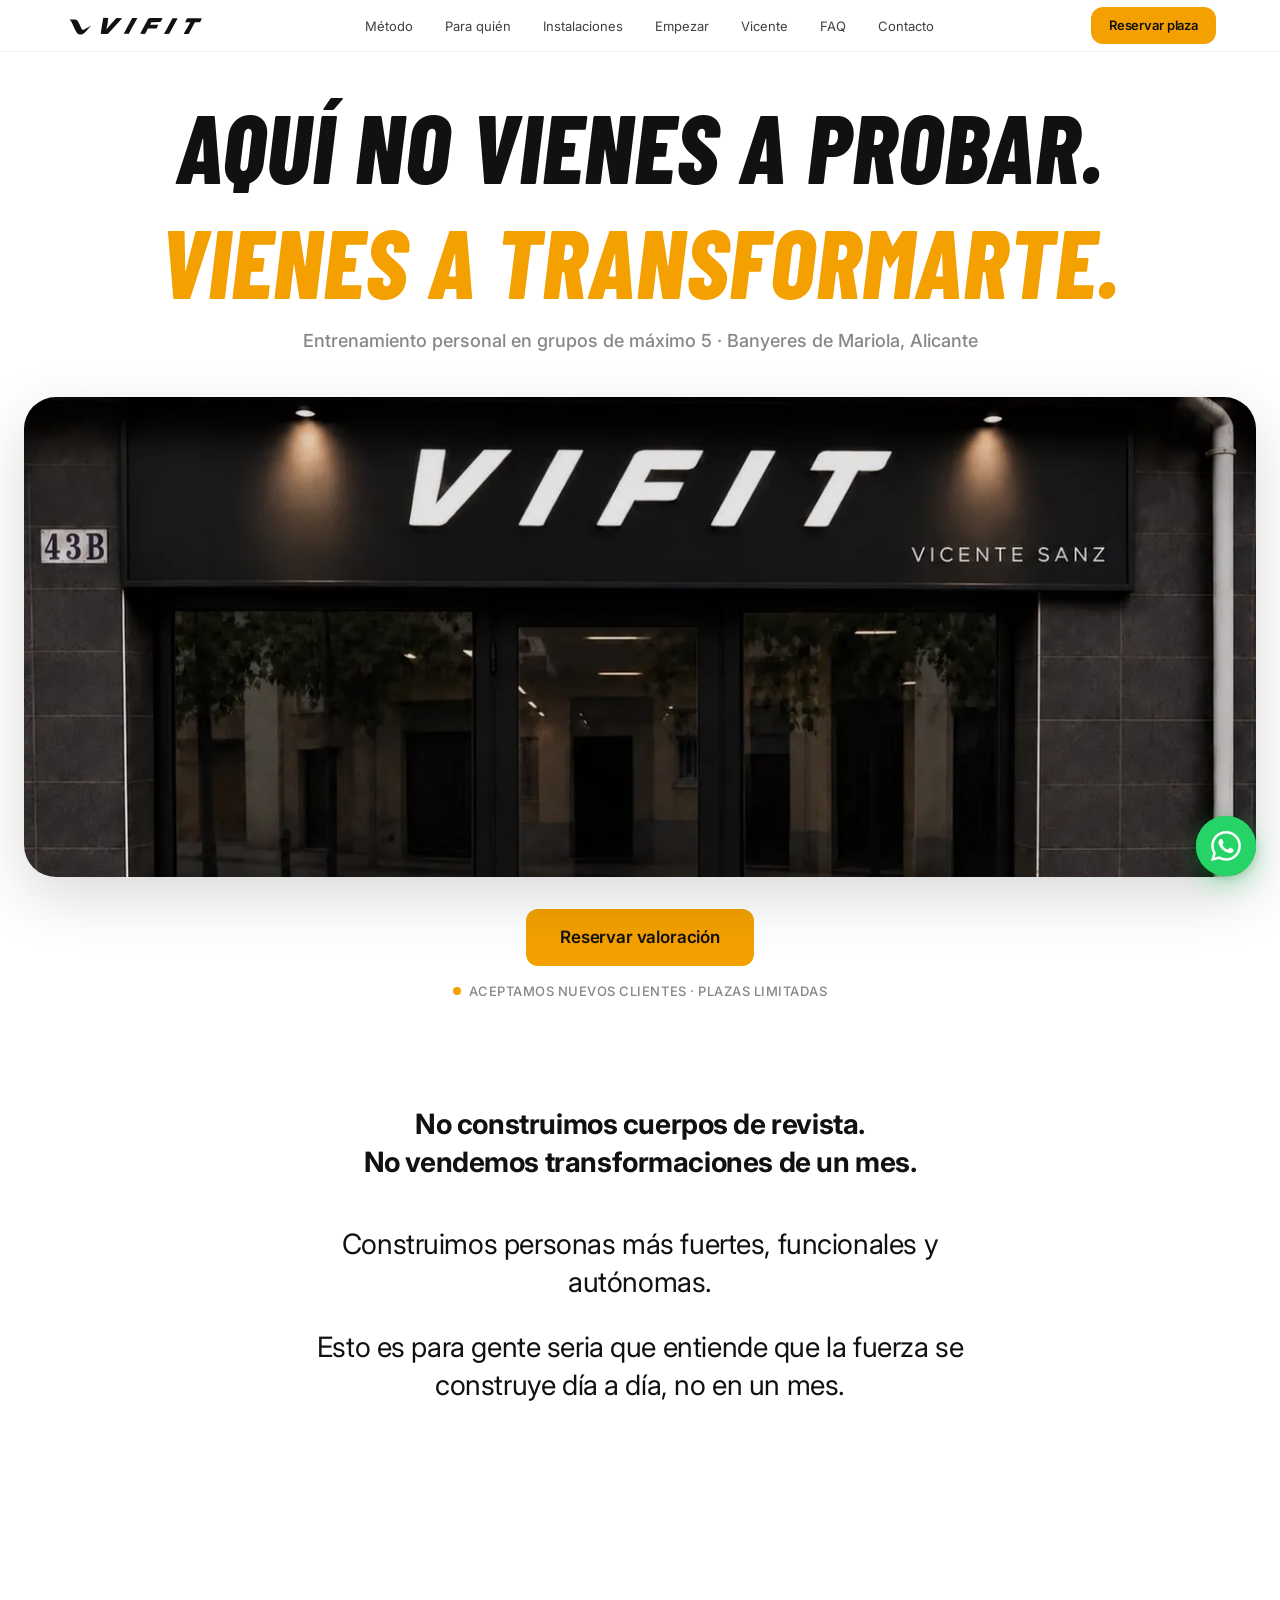
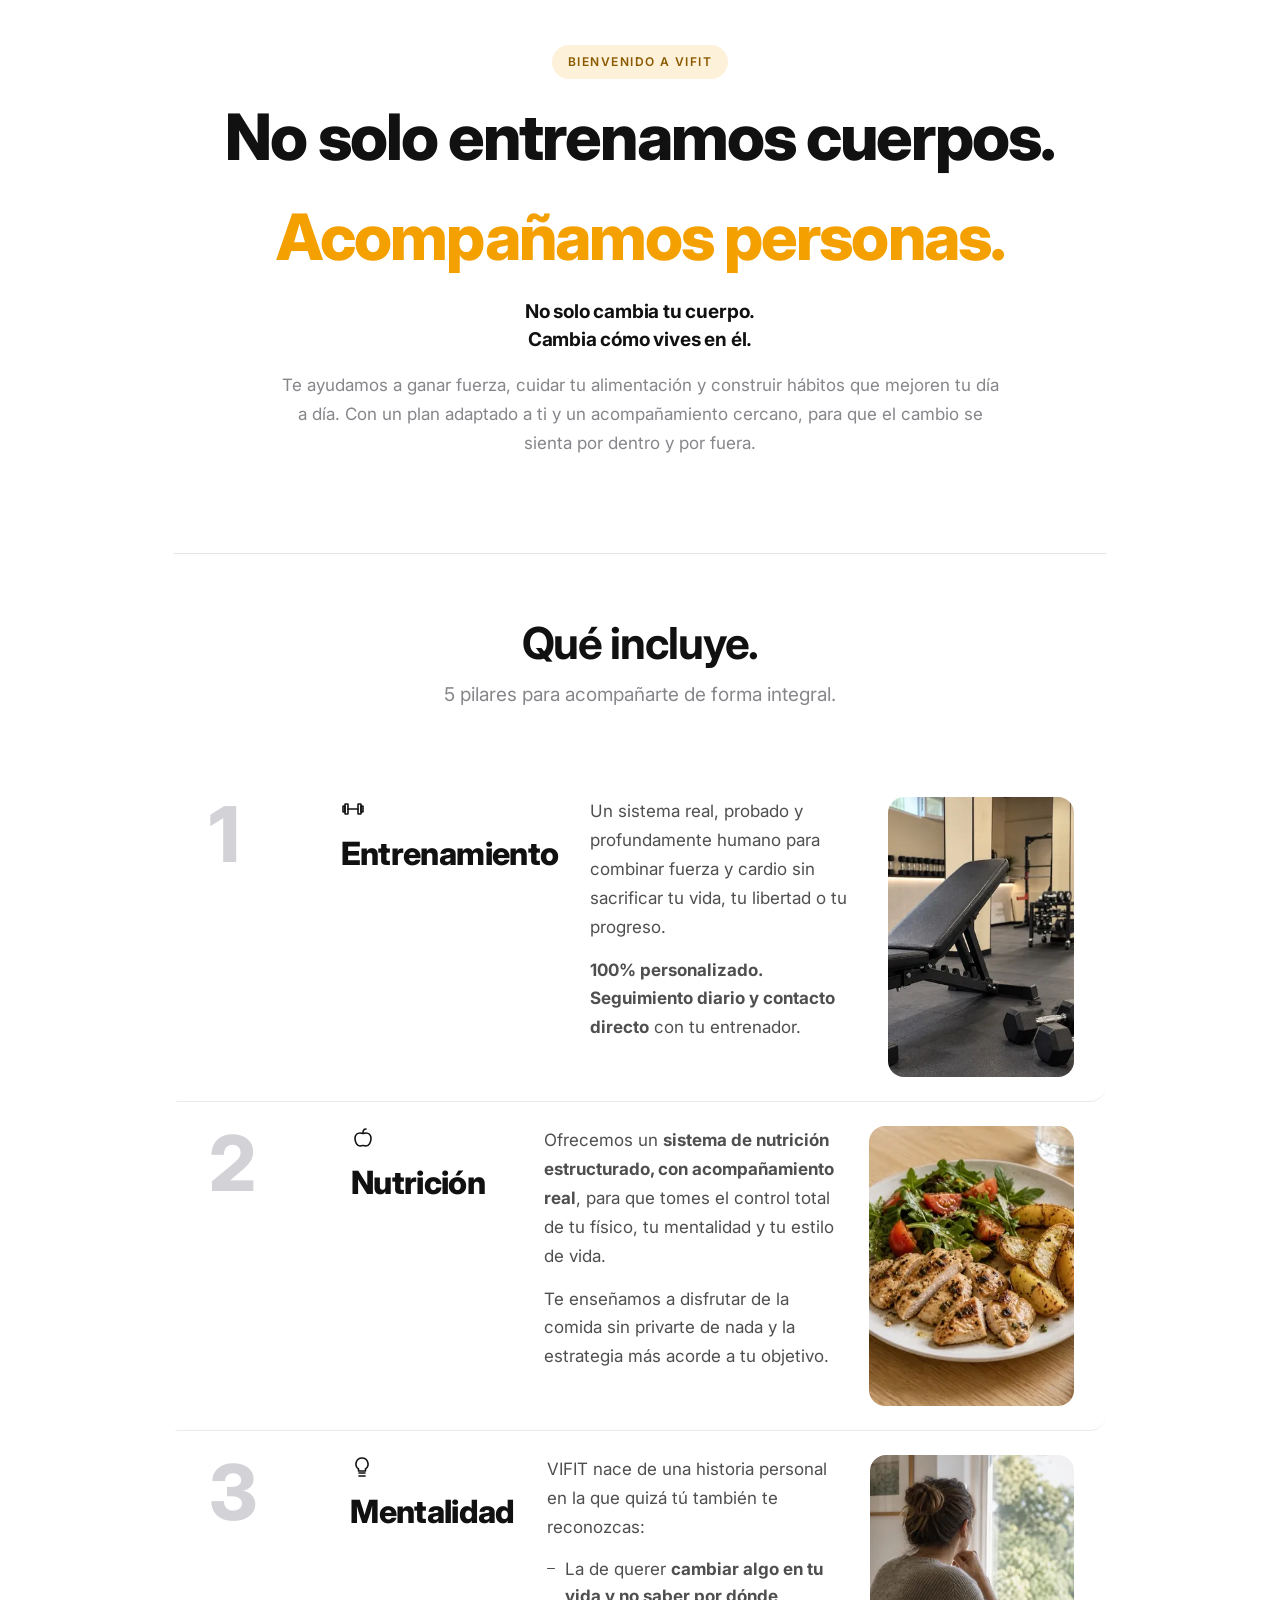
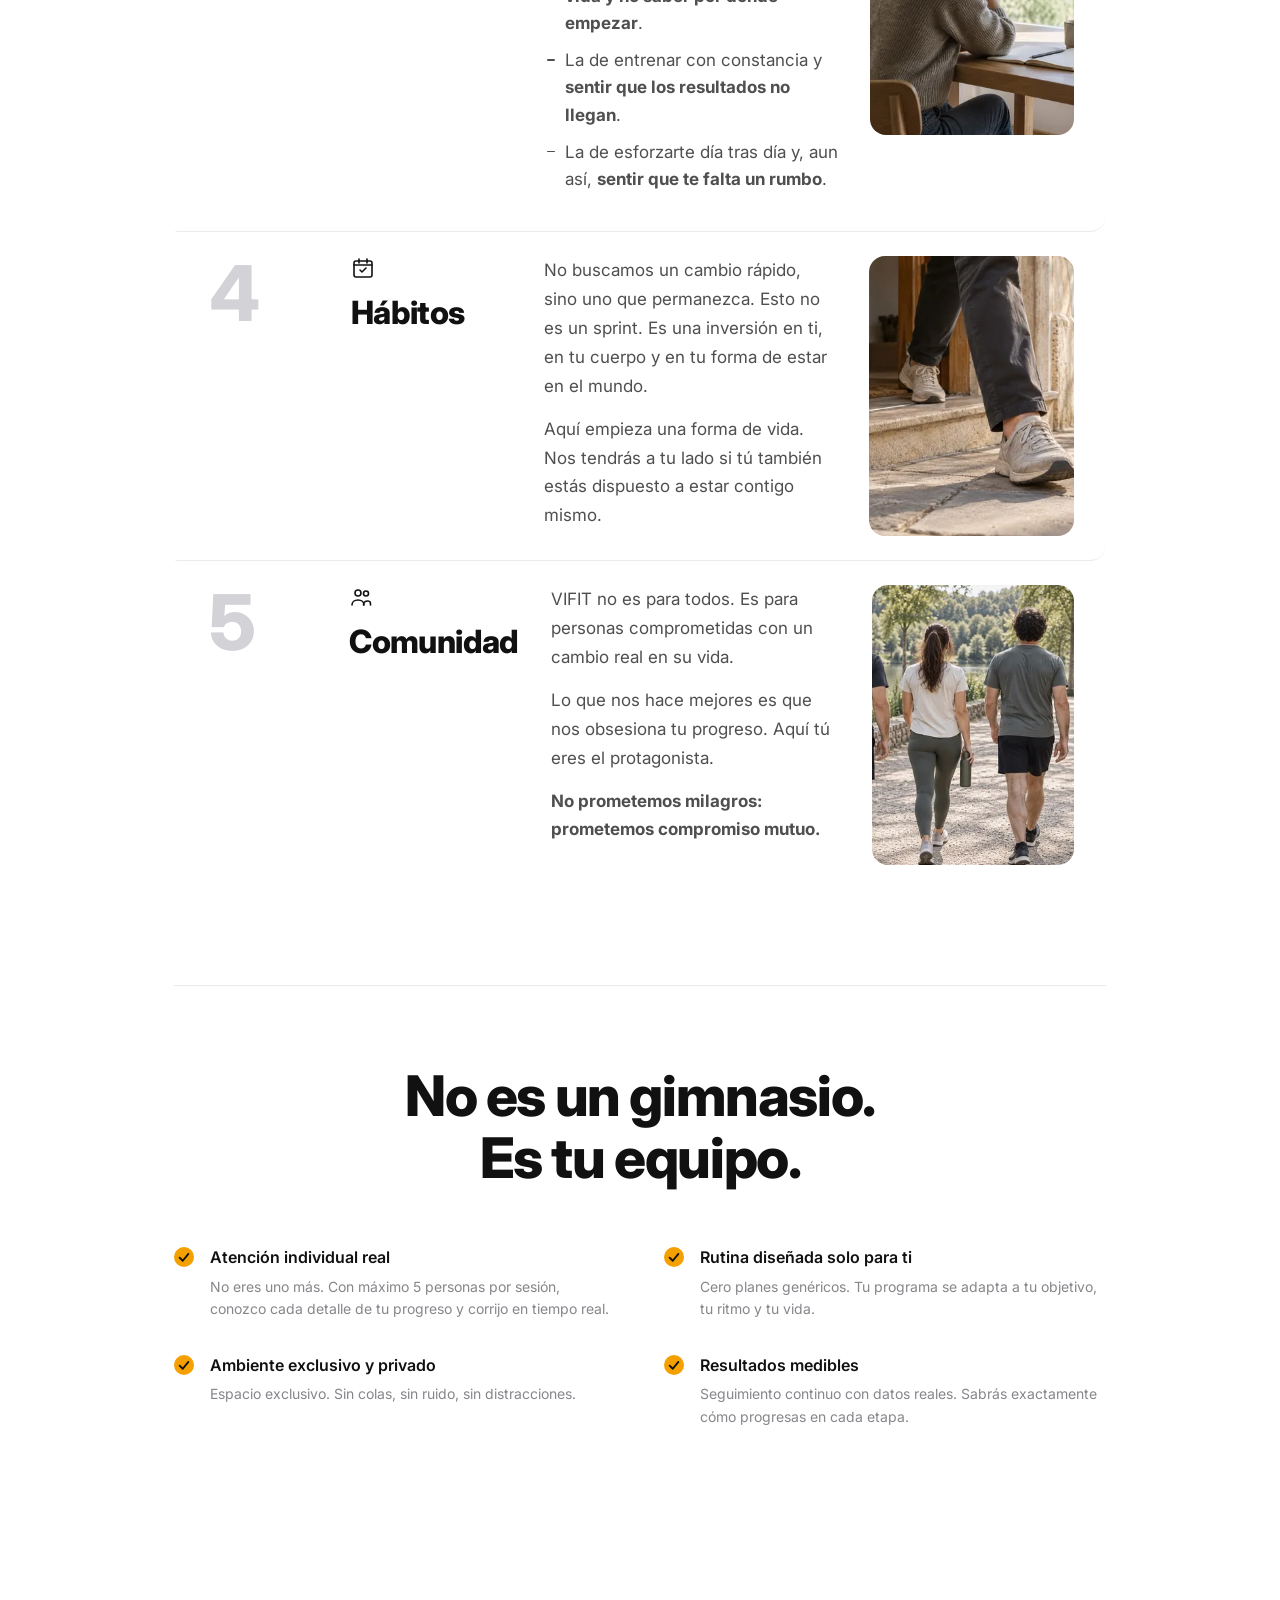
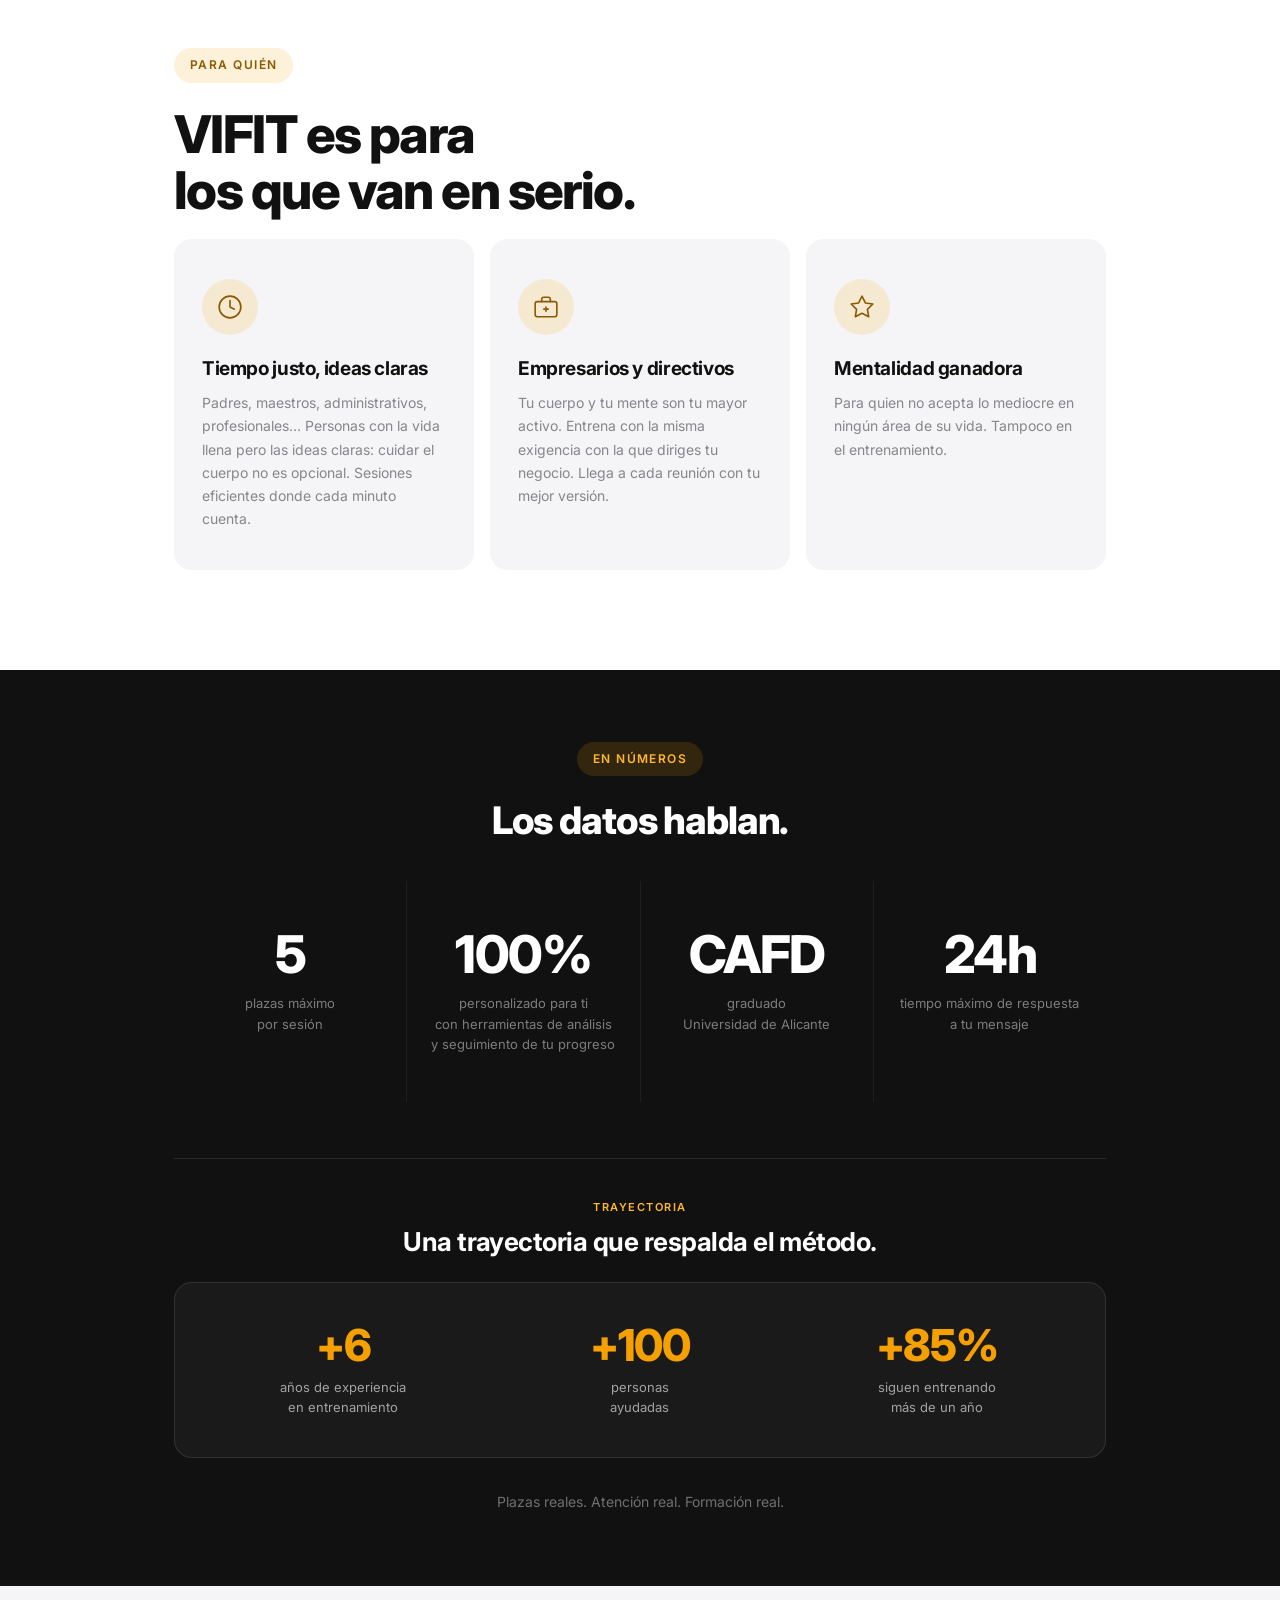
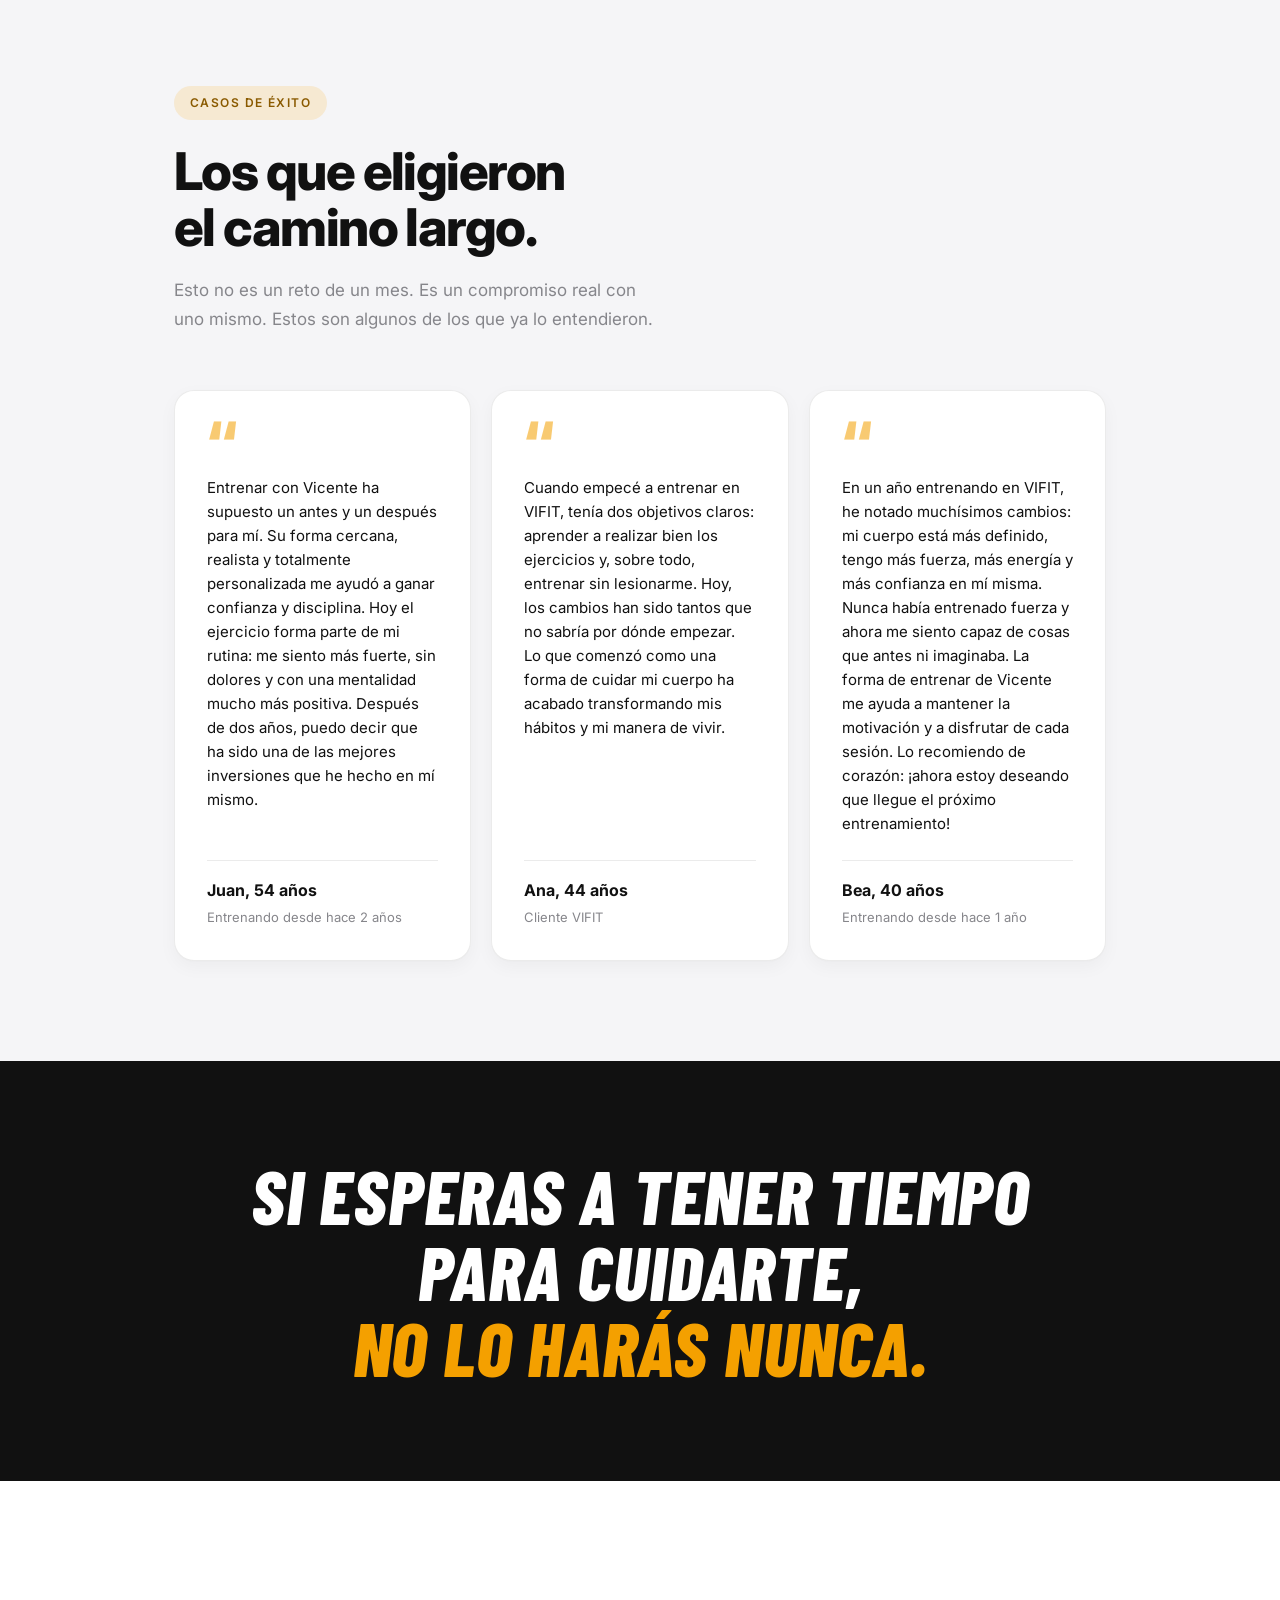
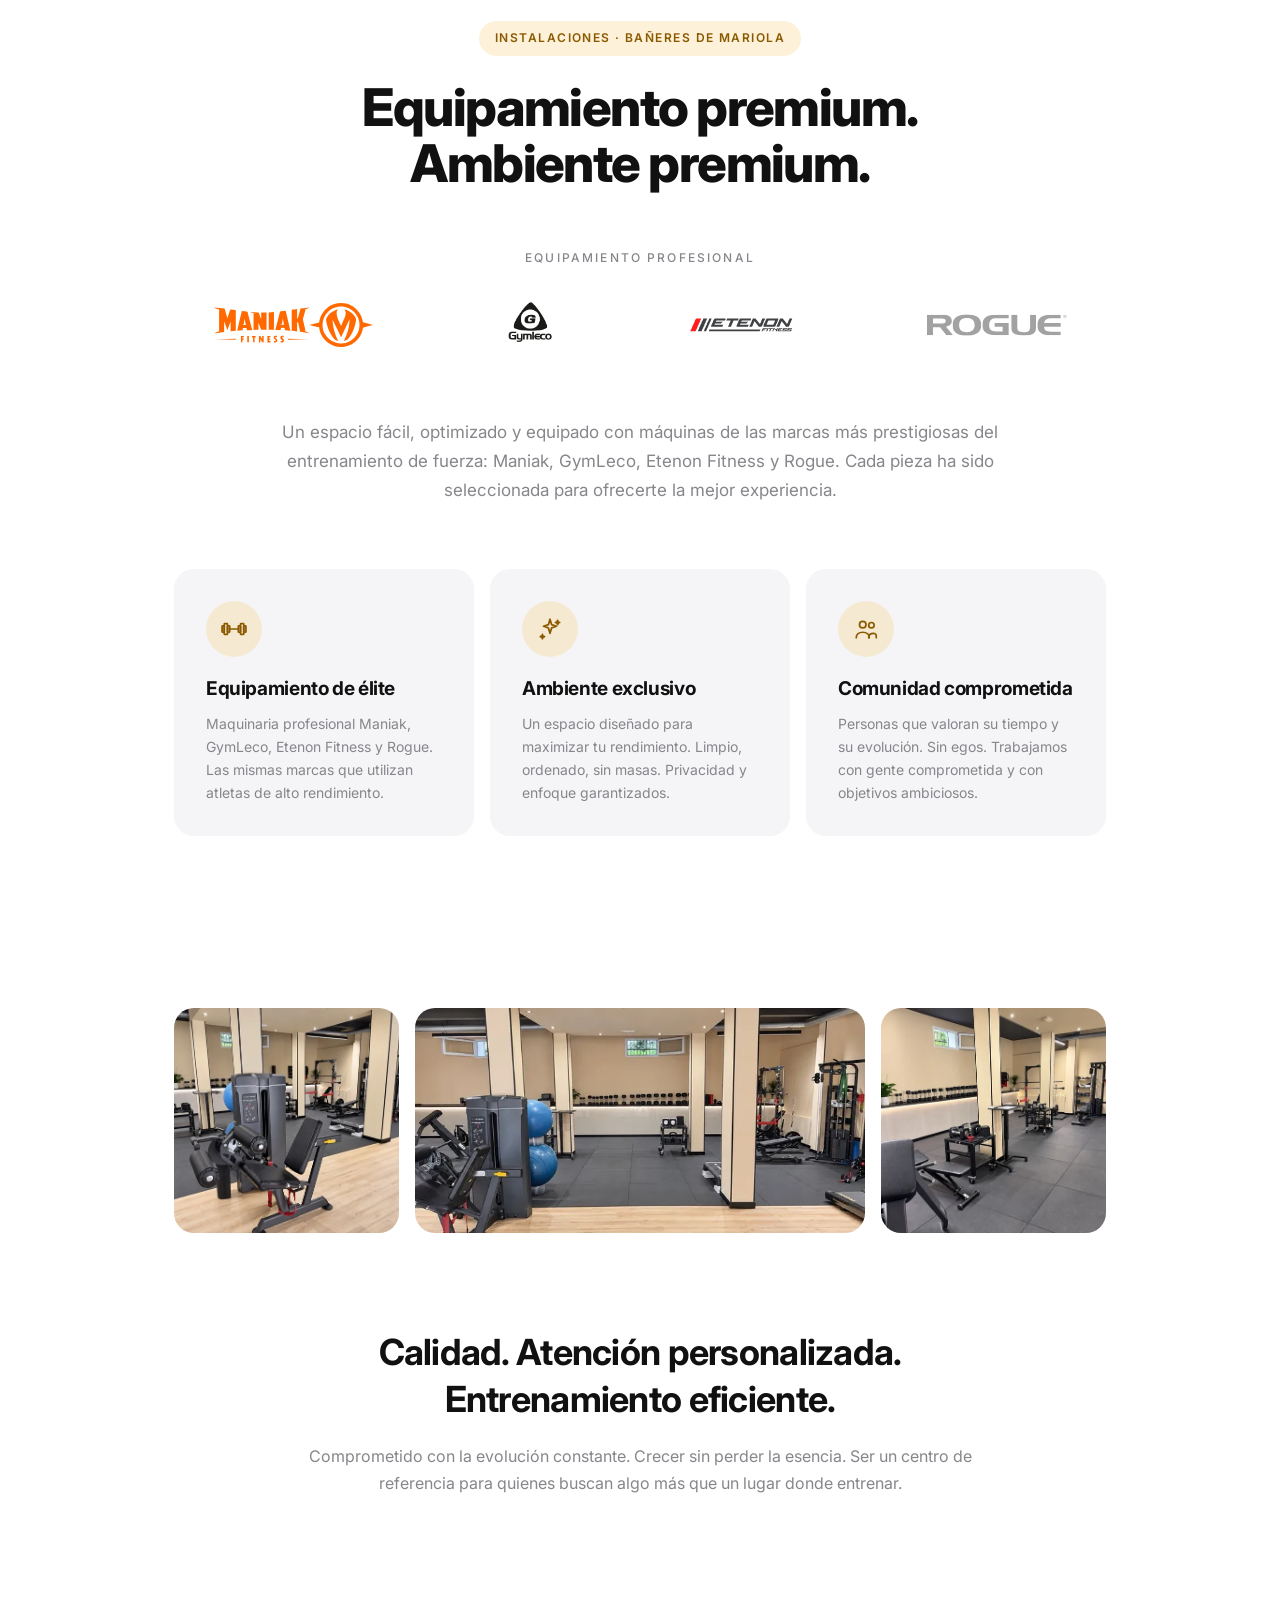
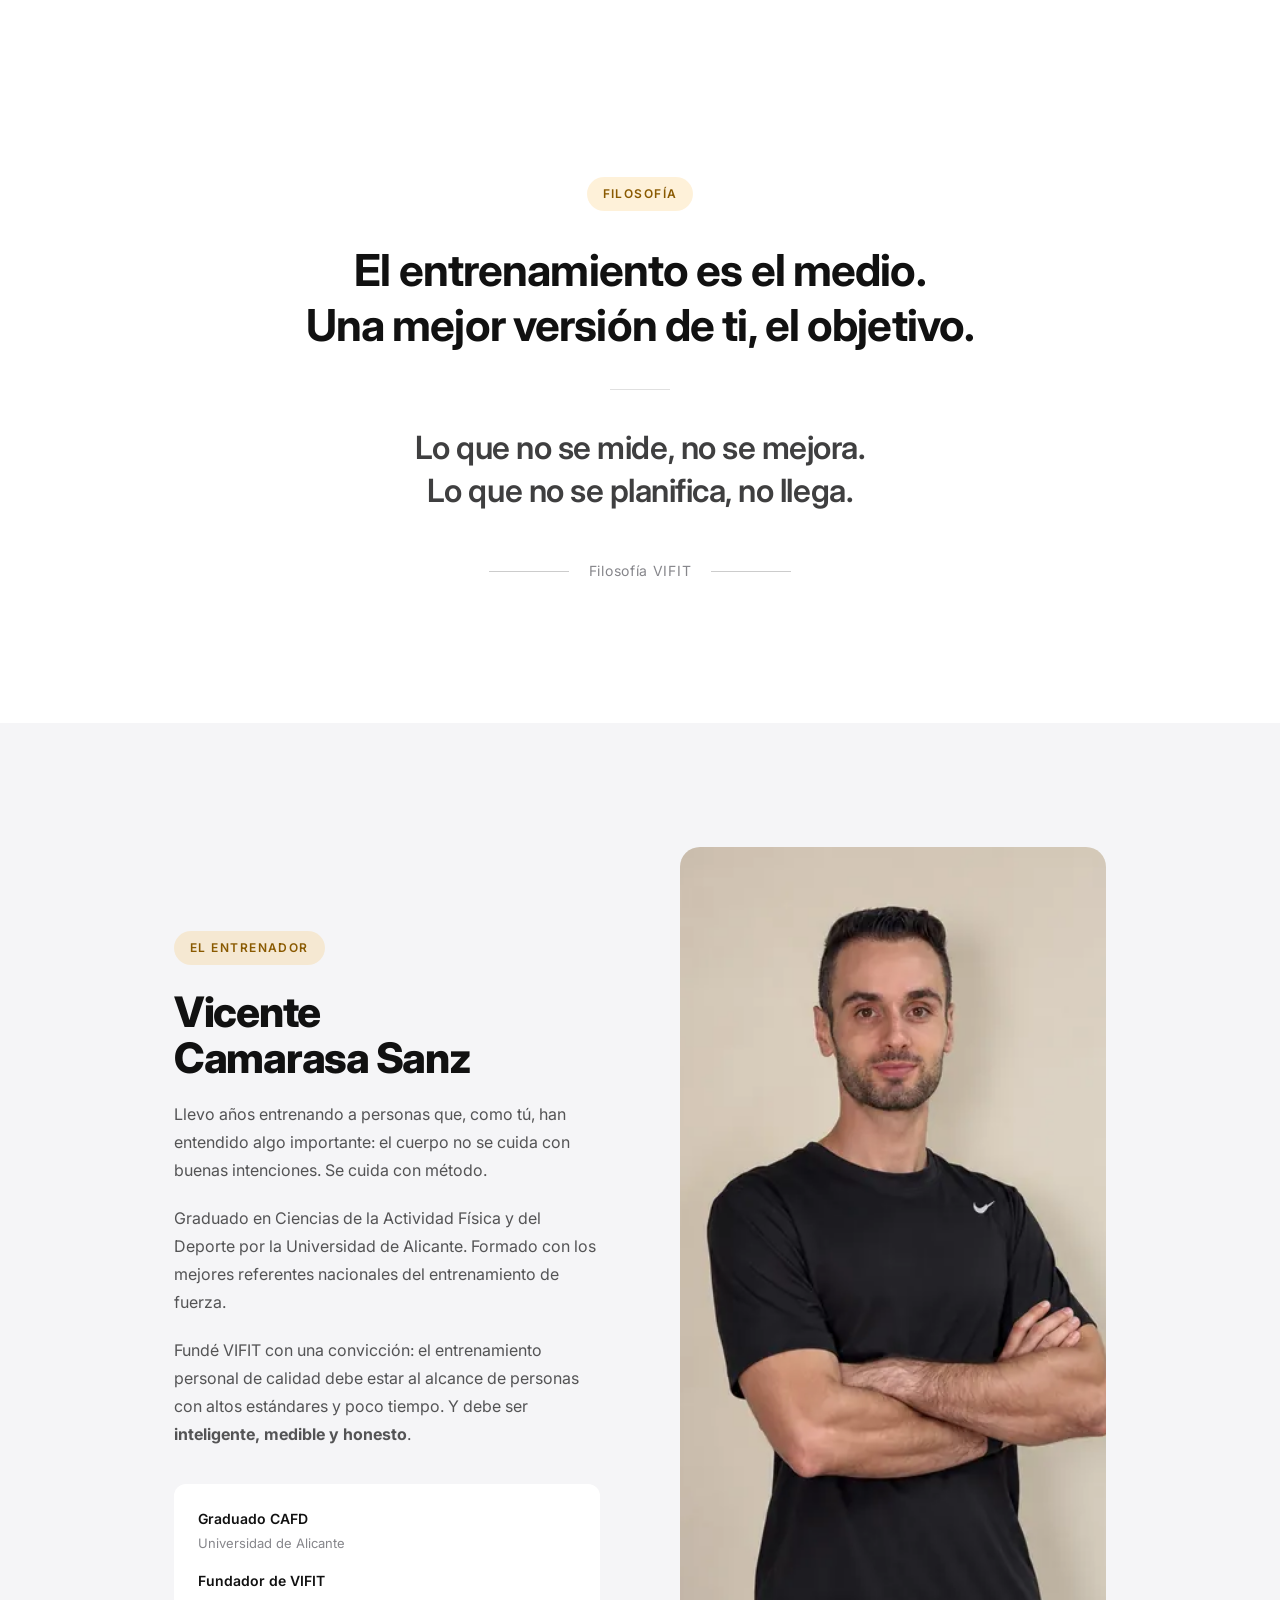
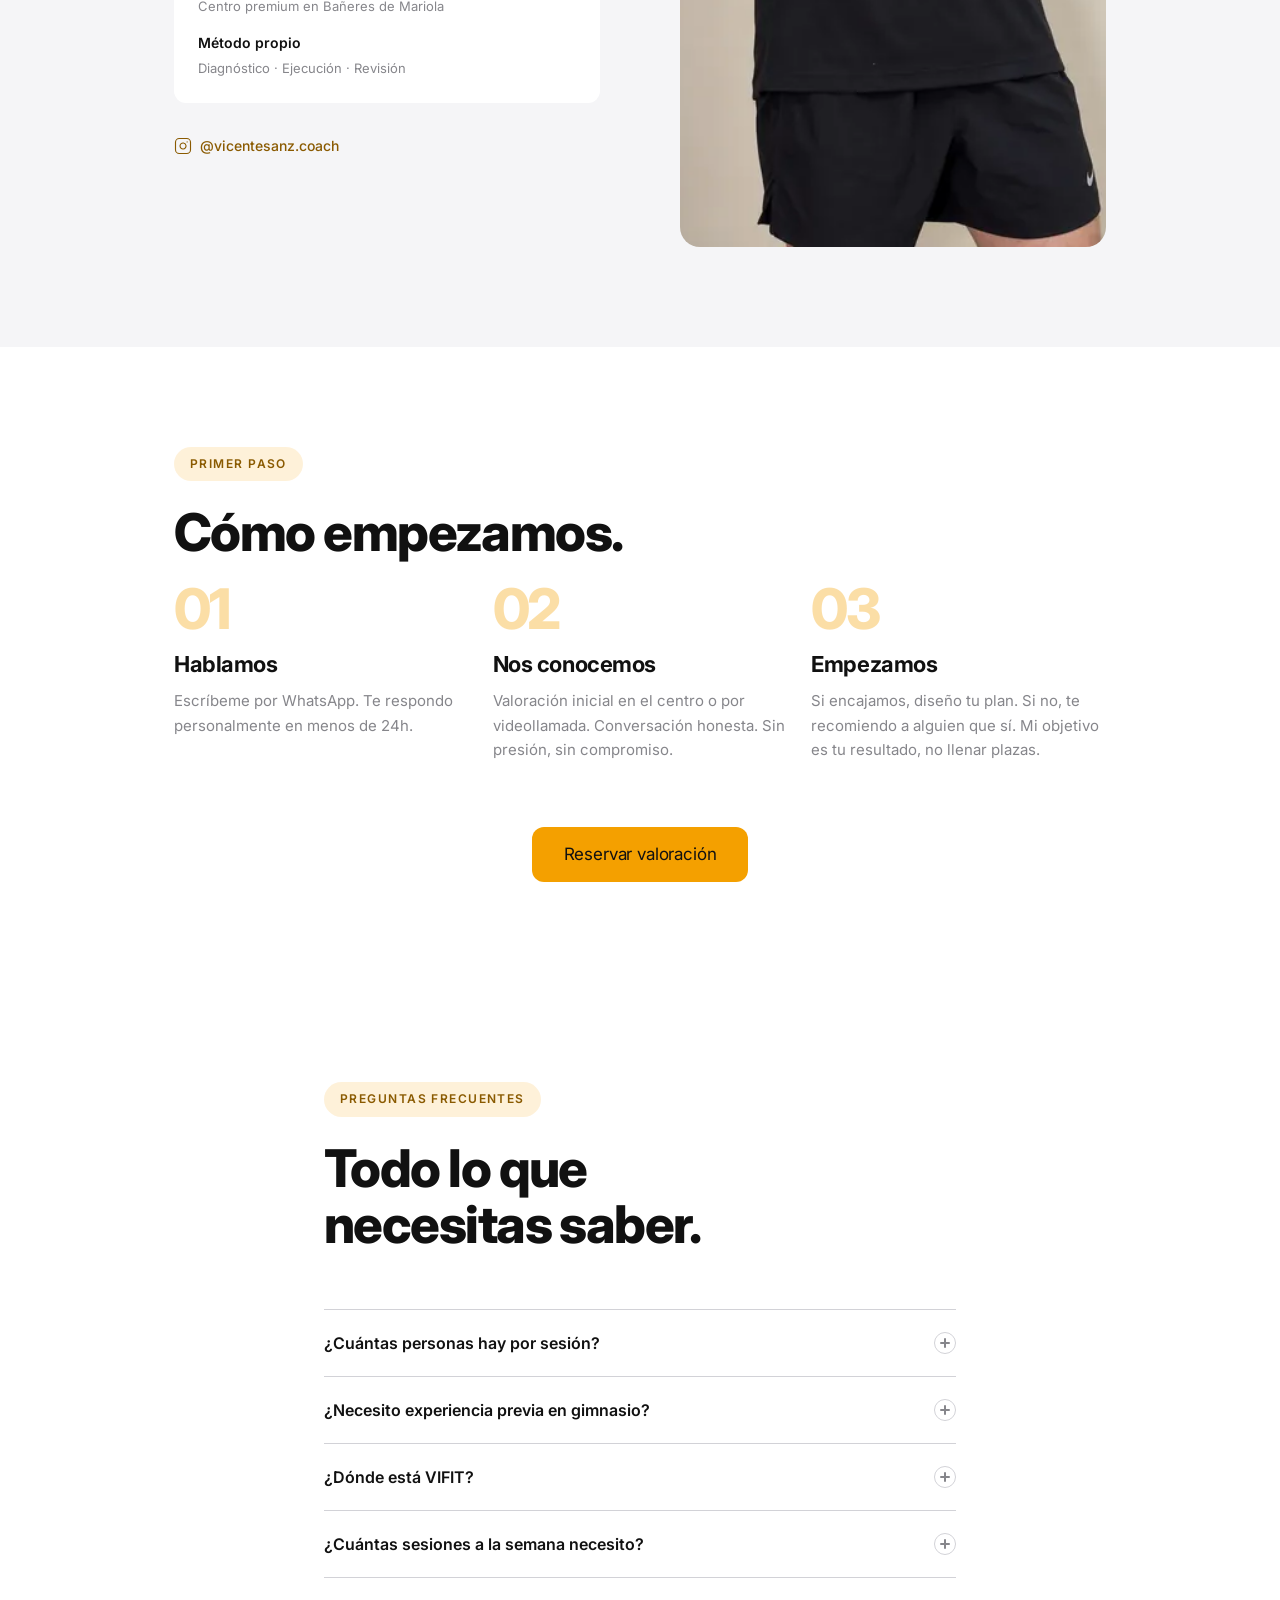
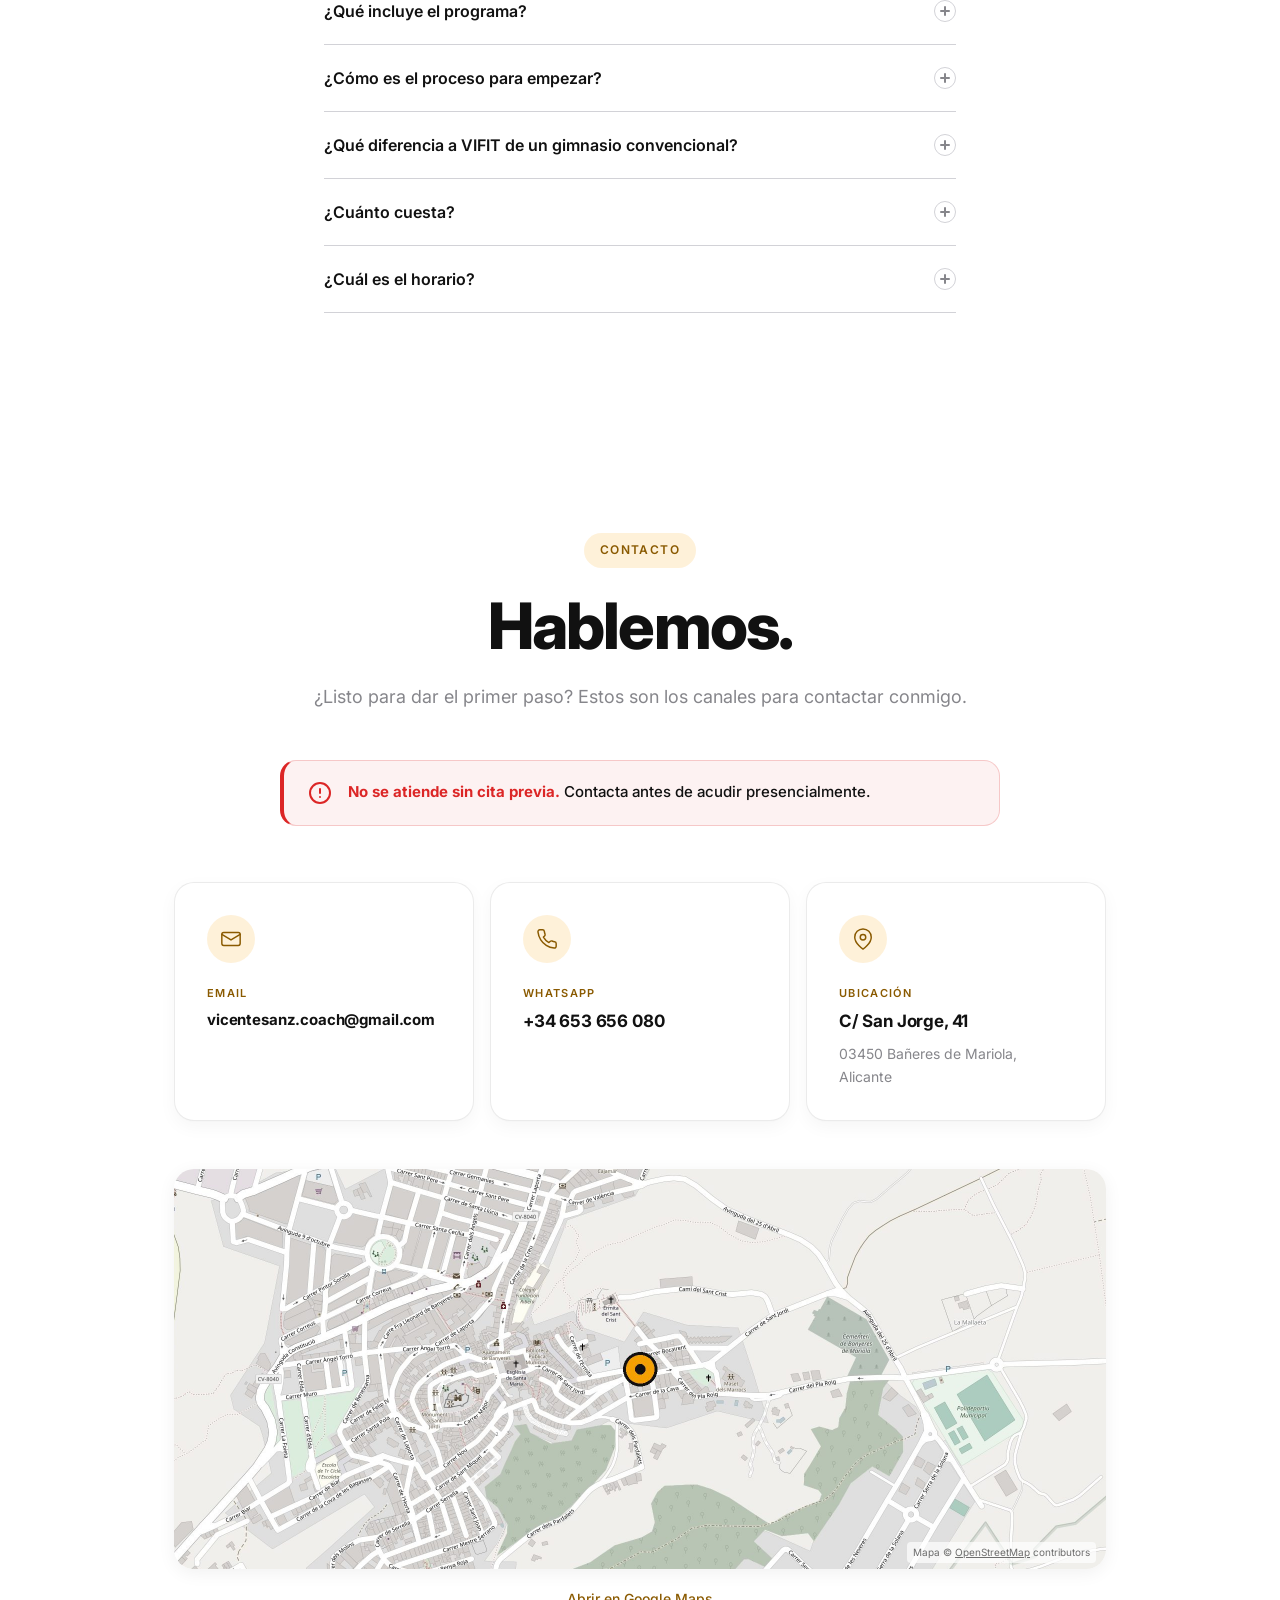
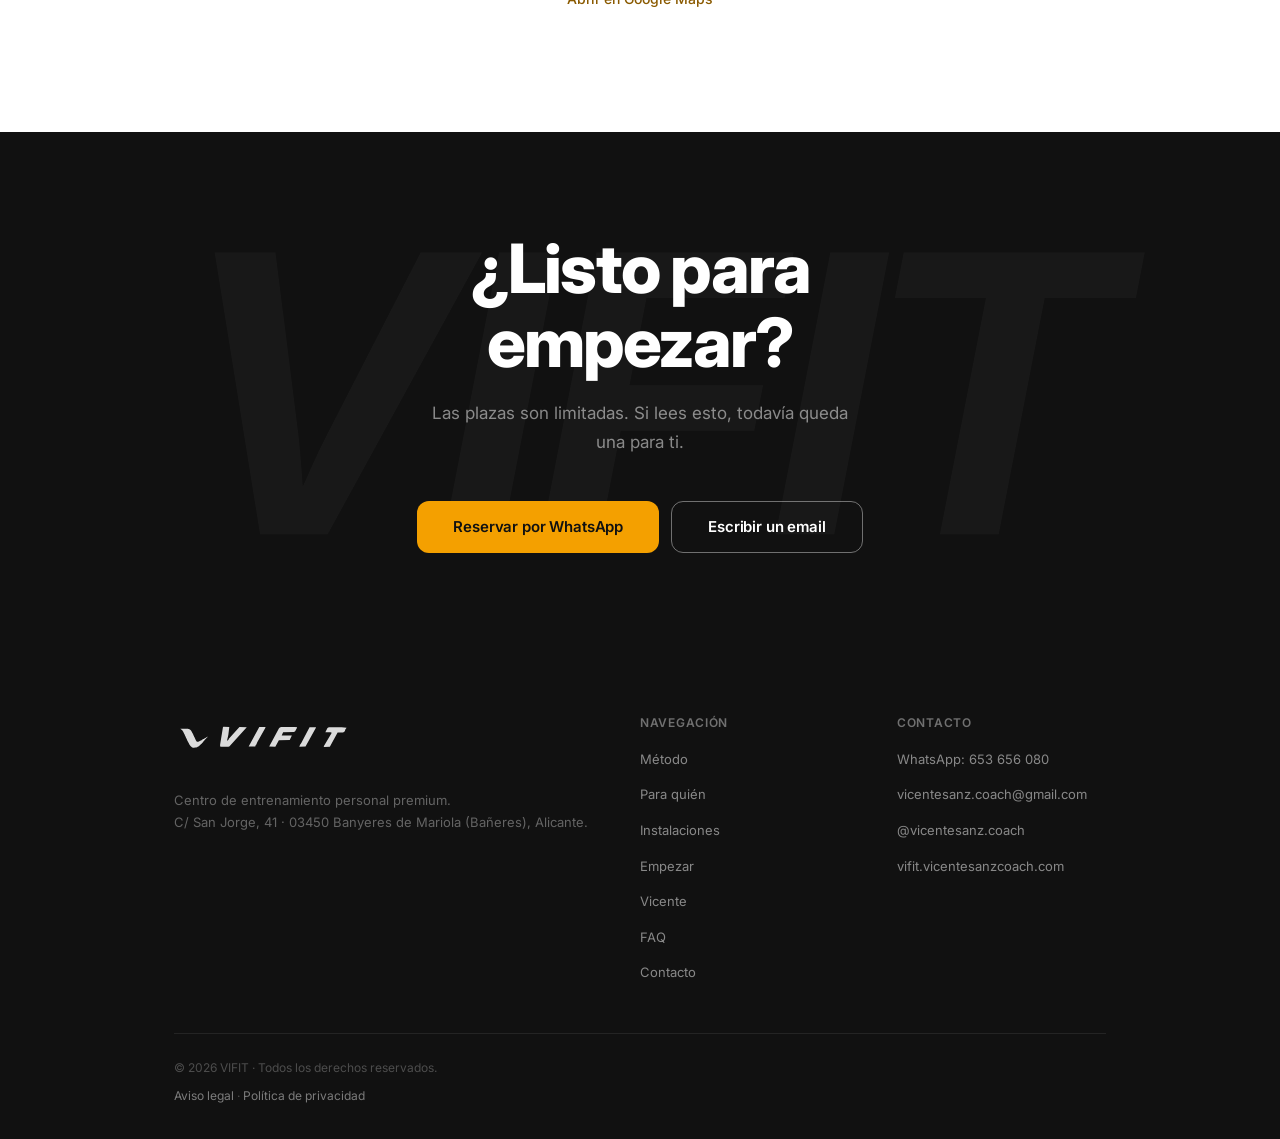
==== commit 49ed8eb5: "Foto real de Vicente en El entrenador (WebP + JPG) y NIF en aviso legal y privacidad Co-Authored-By:" ====
--- a/index.html
+++ b/index.html
@@ -524,7 +524,7 @@
           </div>
         </div>
         <div class="vicente__visual reveal">
-          <picture><source type="image/webp" srcset="img/vicente-640.webp 640w, img/vicente-1280.webp 800w" sizes="(max-width: 768px) 100vw, 45vw"><img src="img/vicente.jpg" alt="Vicente Camarasa Sanz, fundador de VIFIT" class="vicente__img" loading="lazy" width="800" height="1066"></picture>
+          <picture><source type="image/webp" srcset="img/vicente-640.webp 640w, img/vicente-1280.webp 800w" sizes="(max-width: 768px) 100vw, 45vw"><img src="img/vicente.jpg" alt="Vicente Camarasa Sanz, fundador de VIFIT" class="vicente__img" loading="lazy" width="800" height="1000"></picture>
         </div>
       </div>
     </div>
